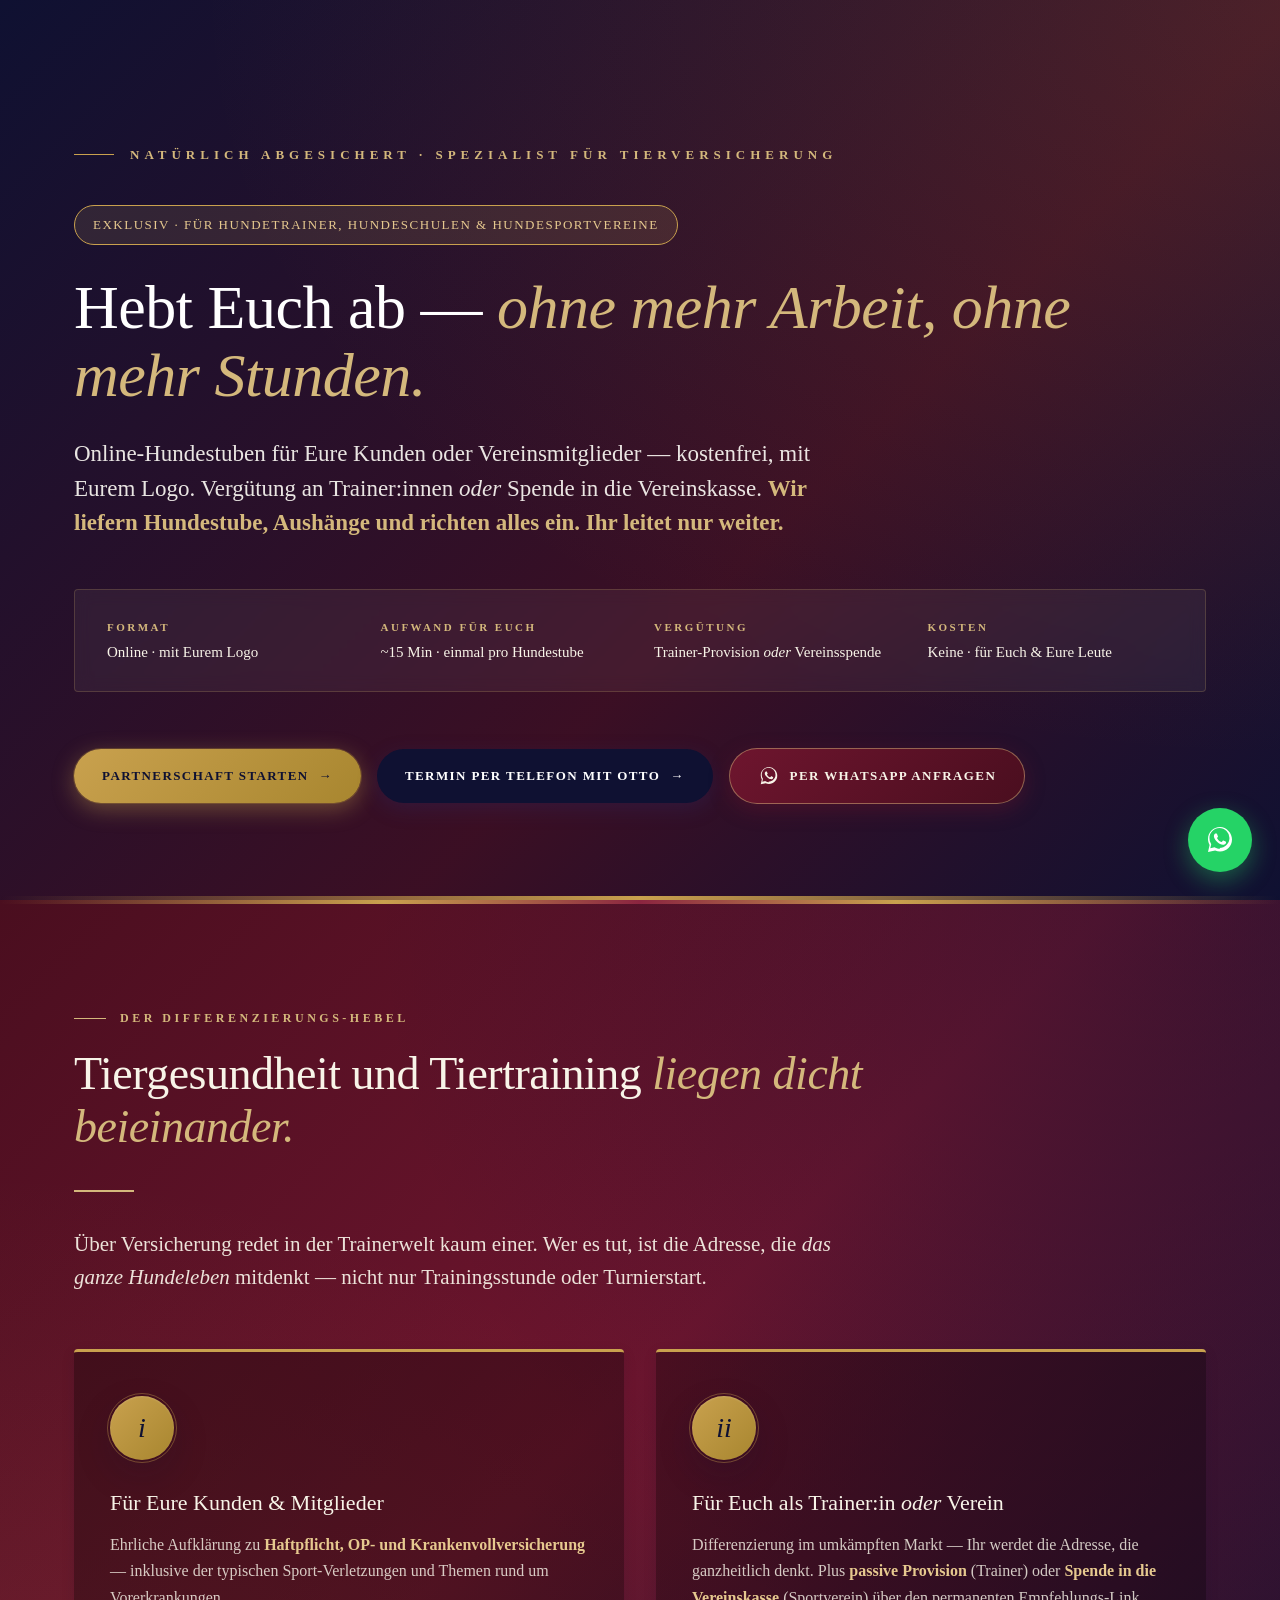
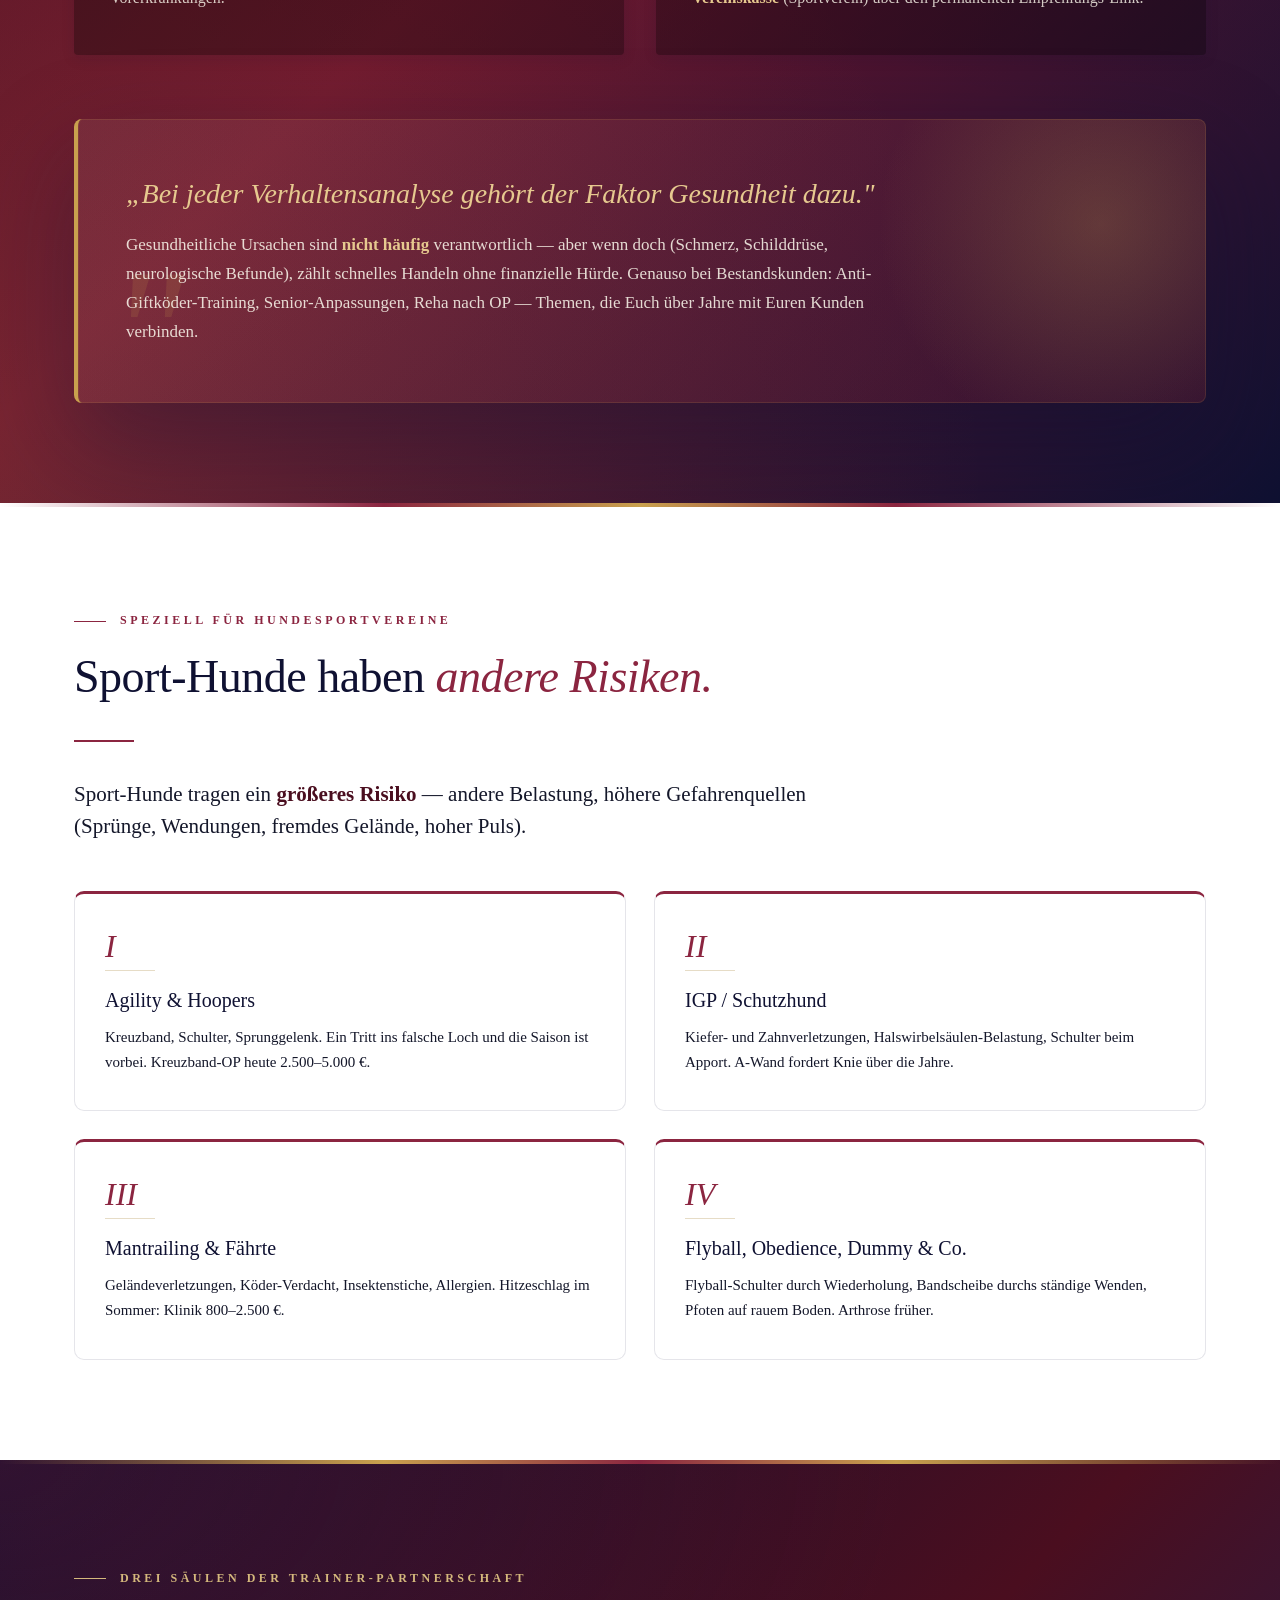
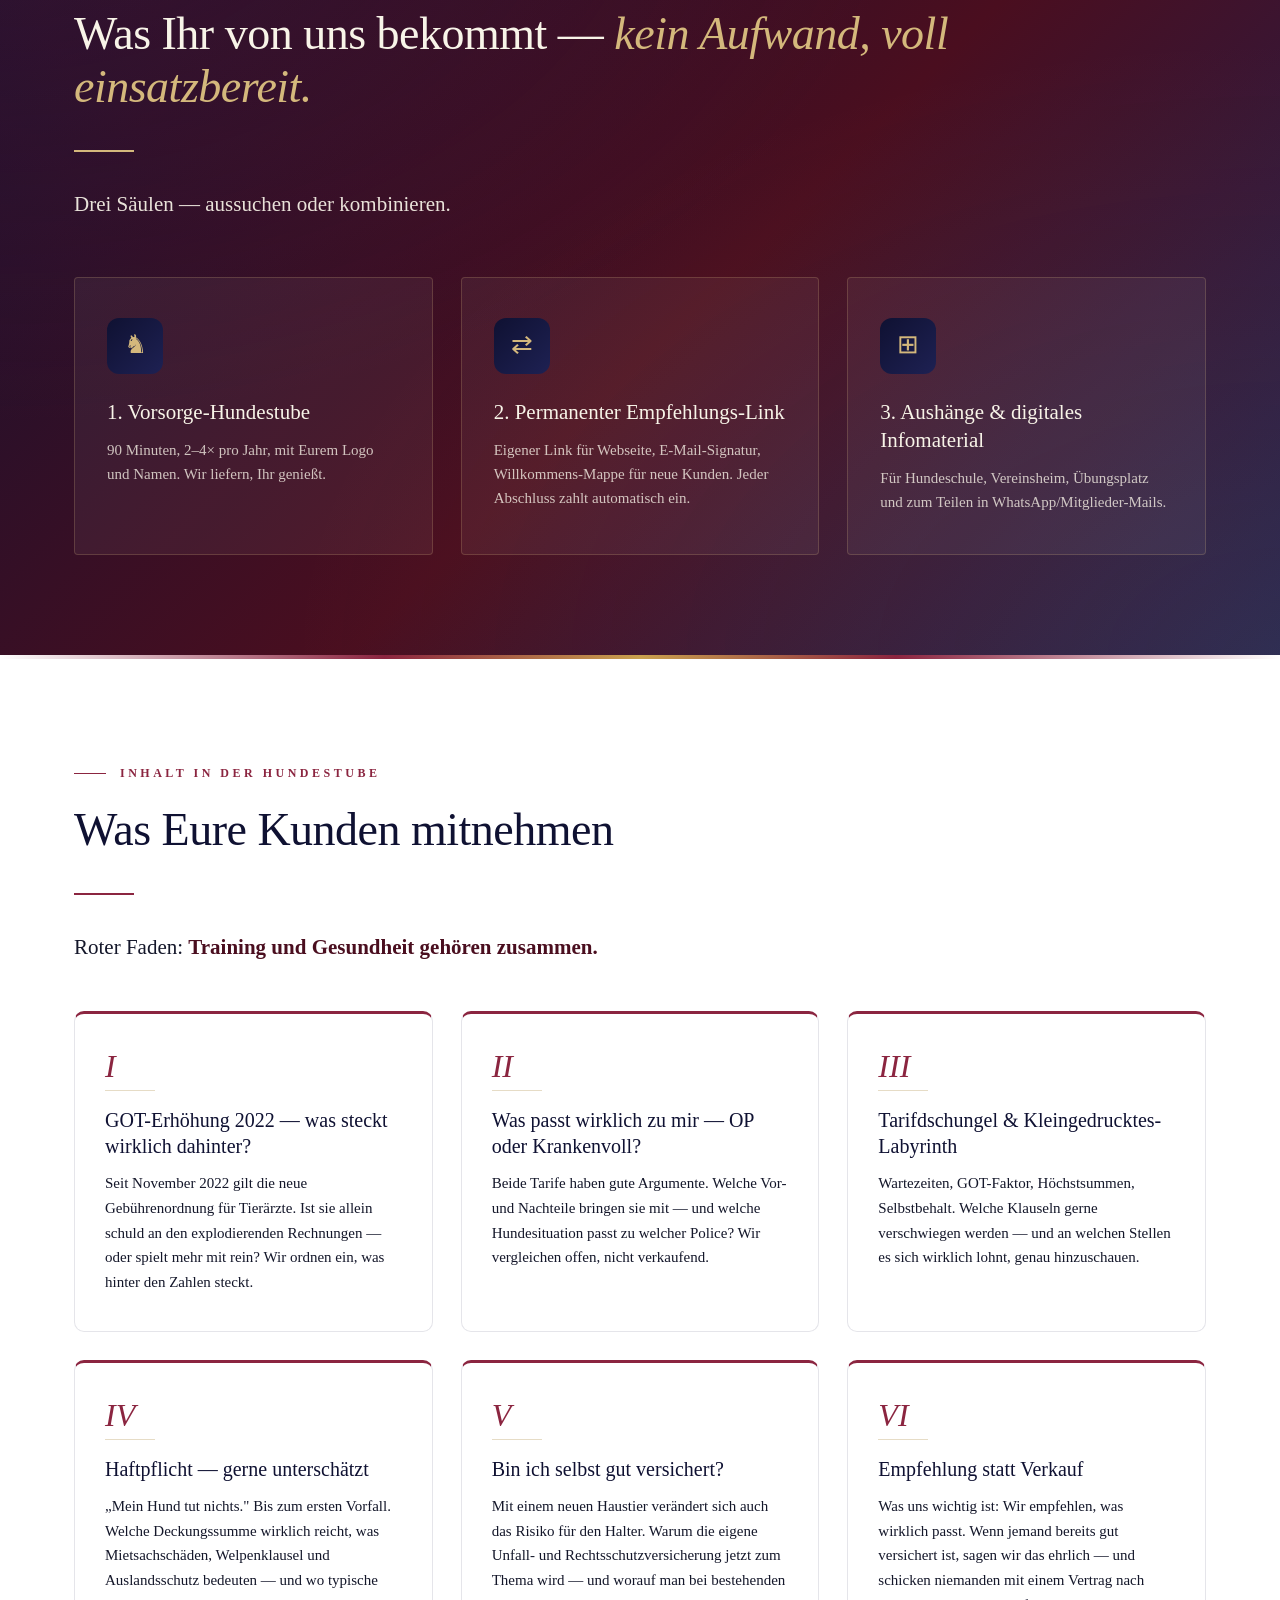
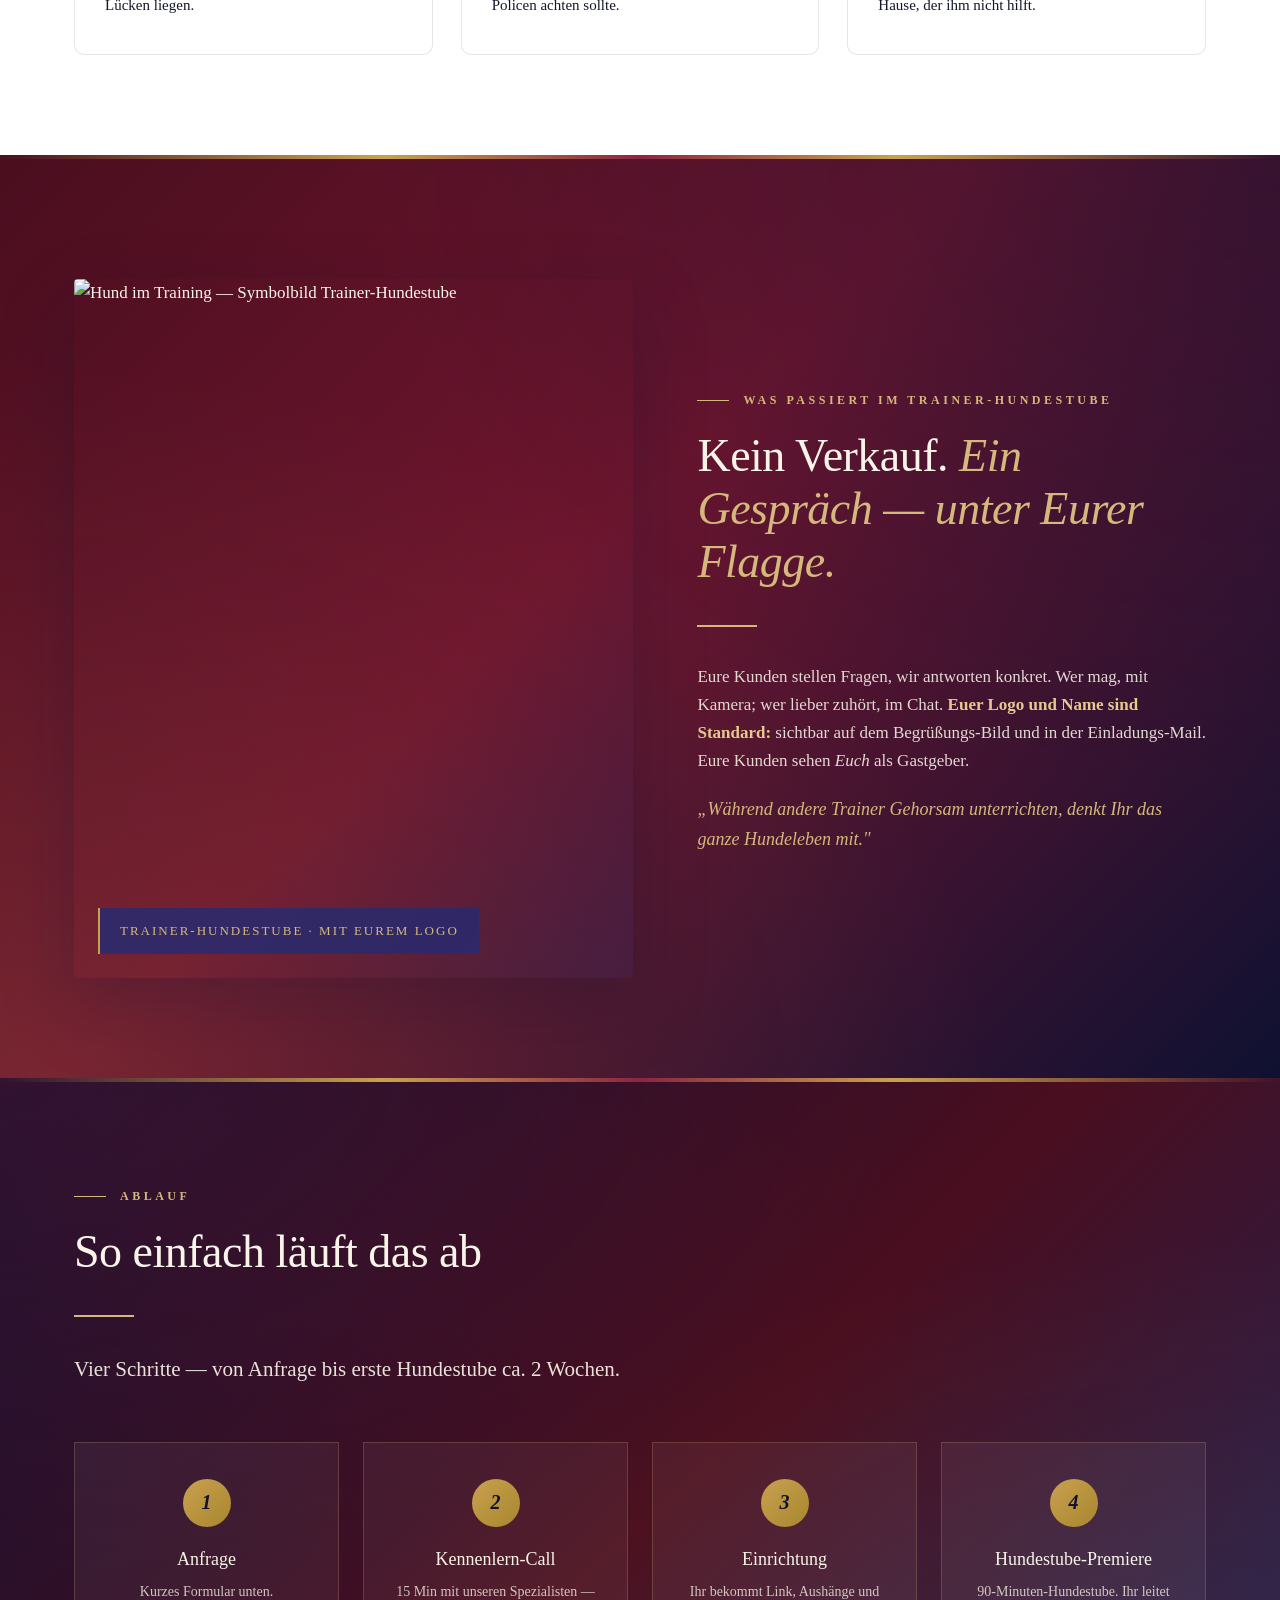
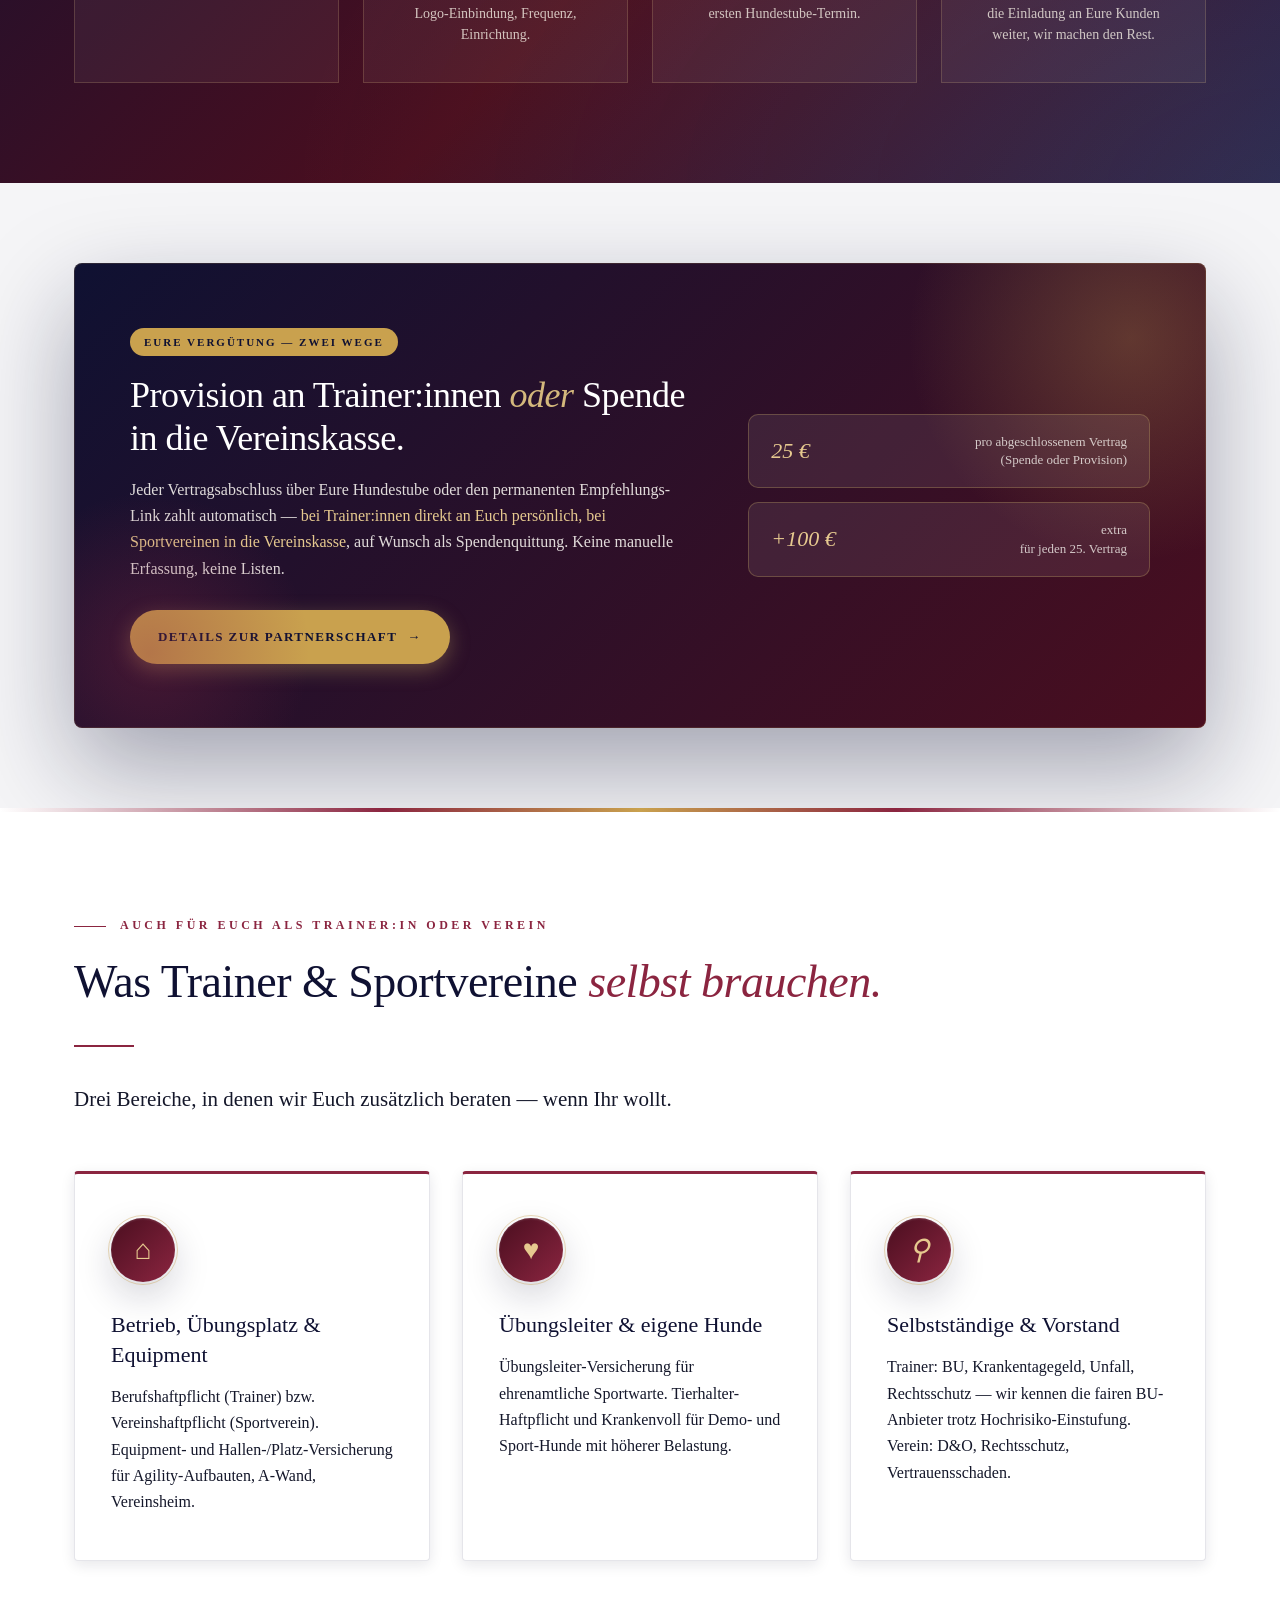
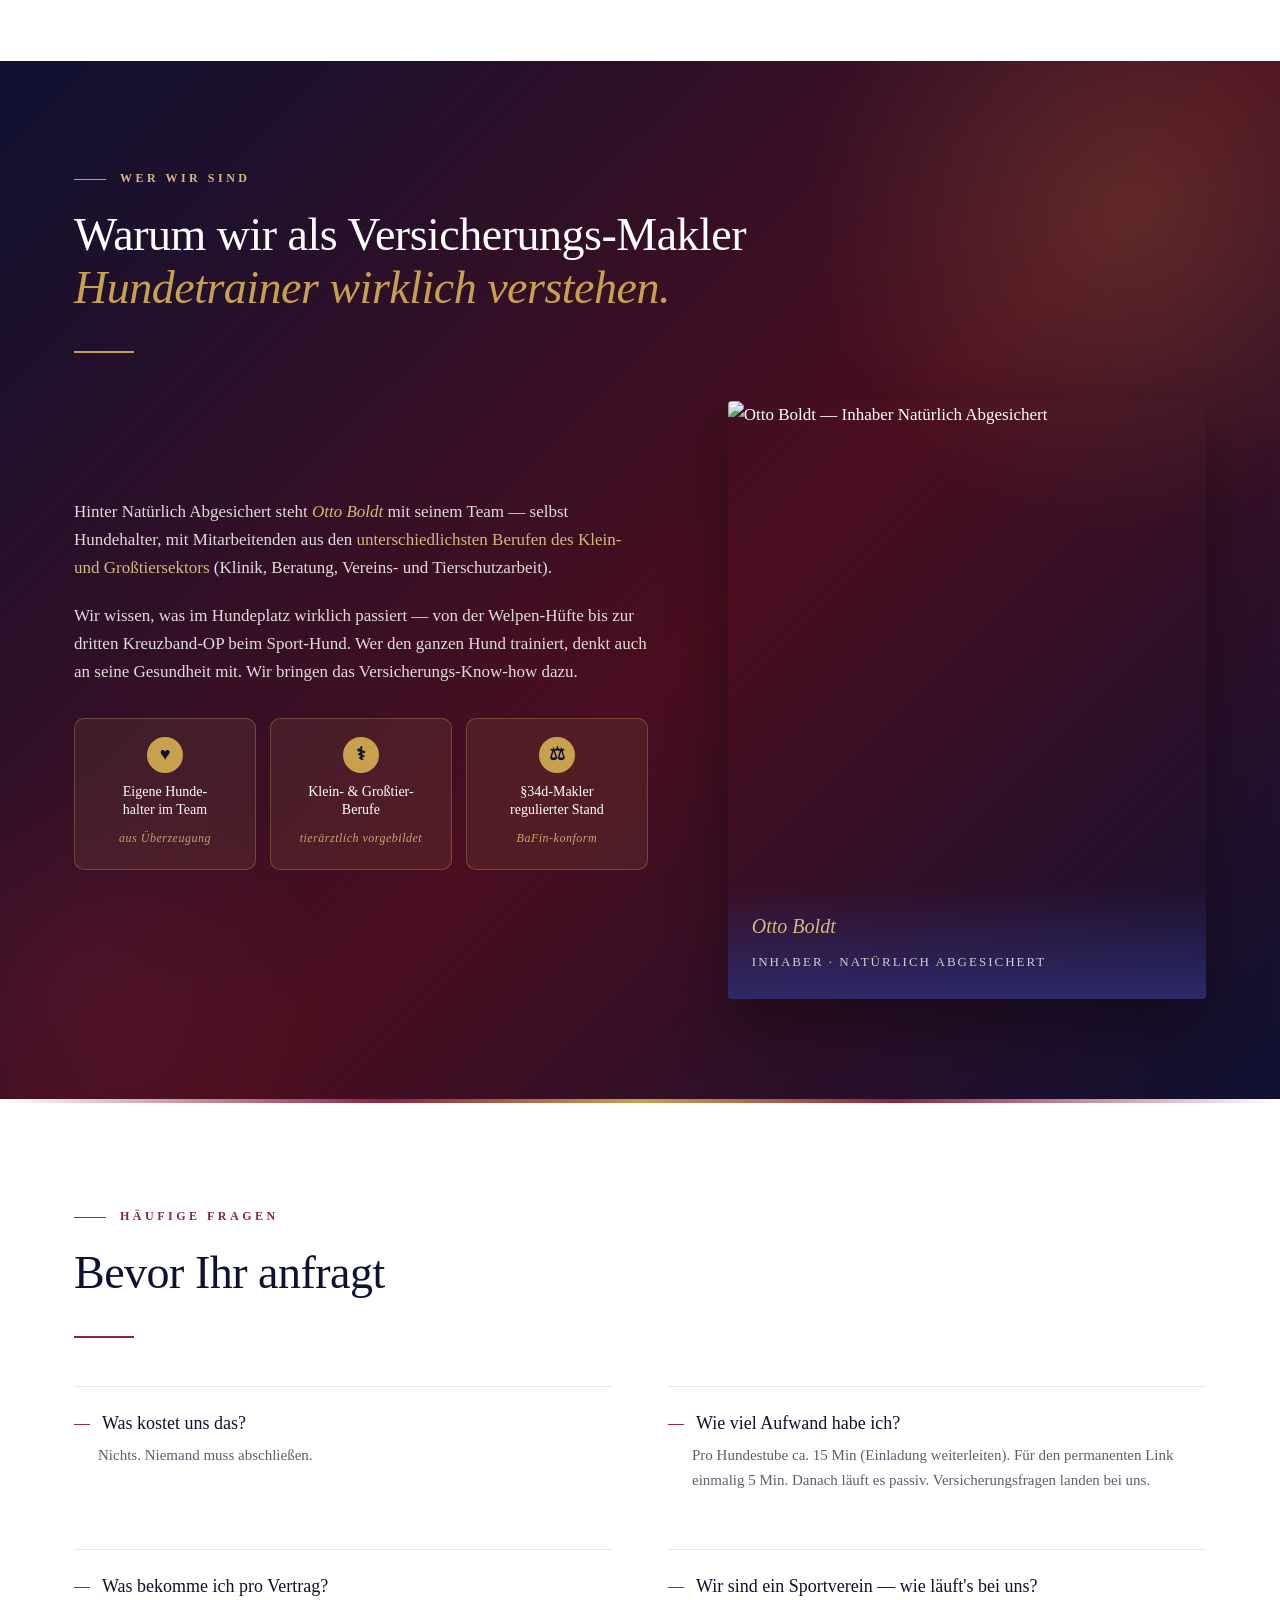
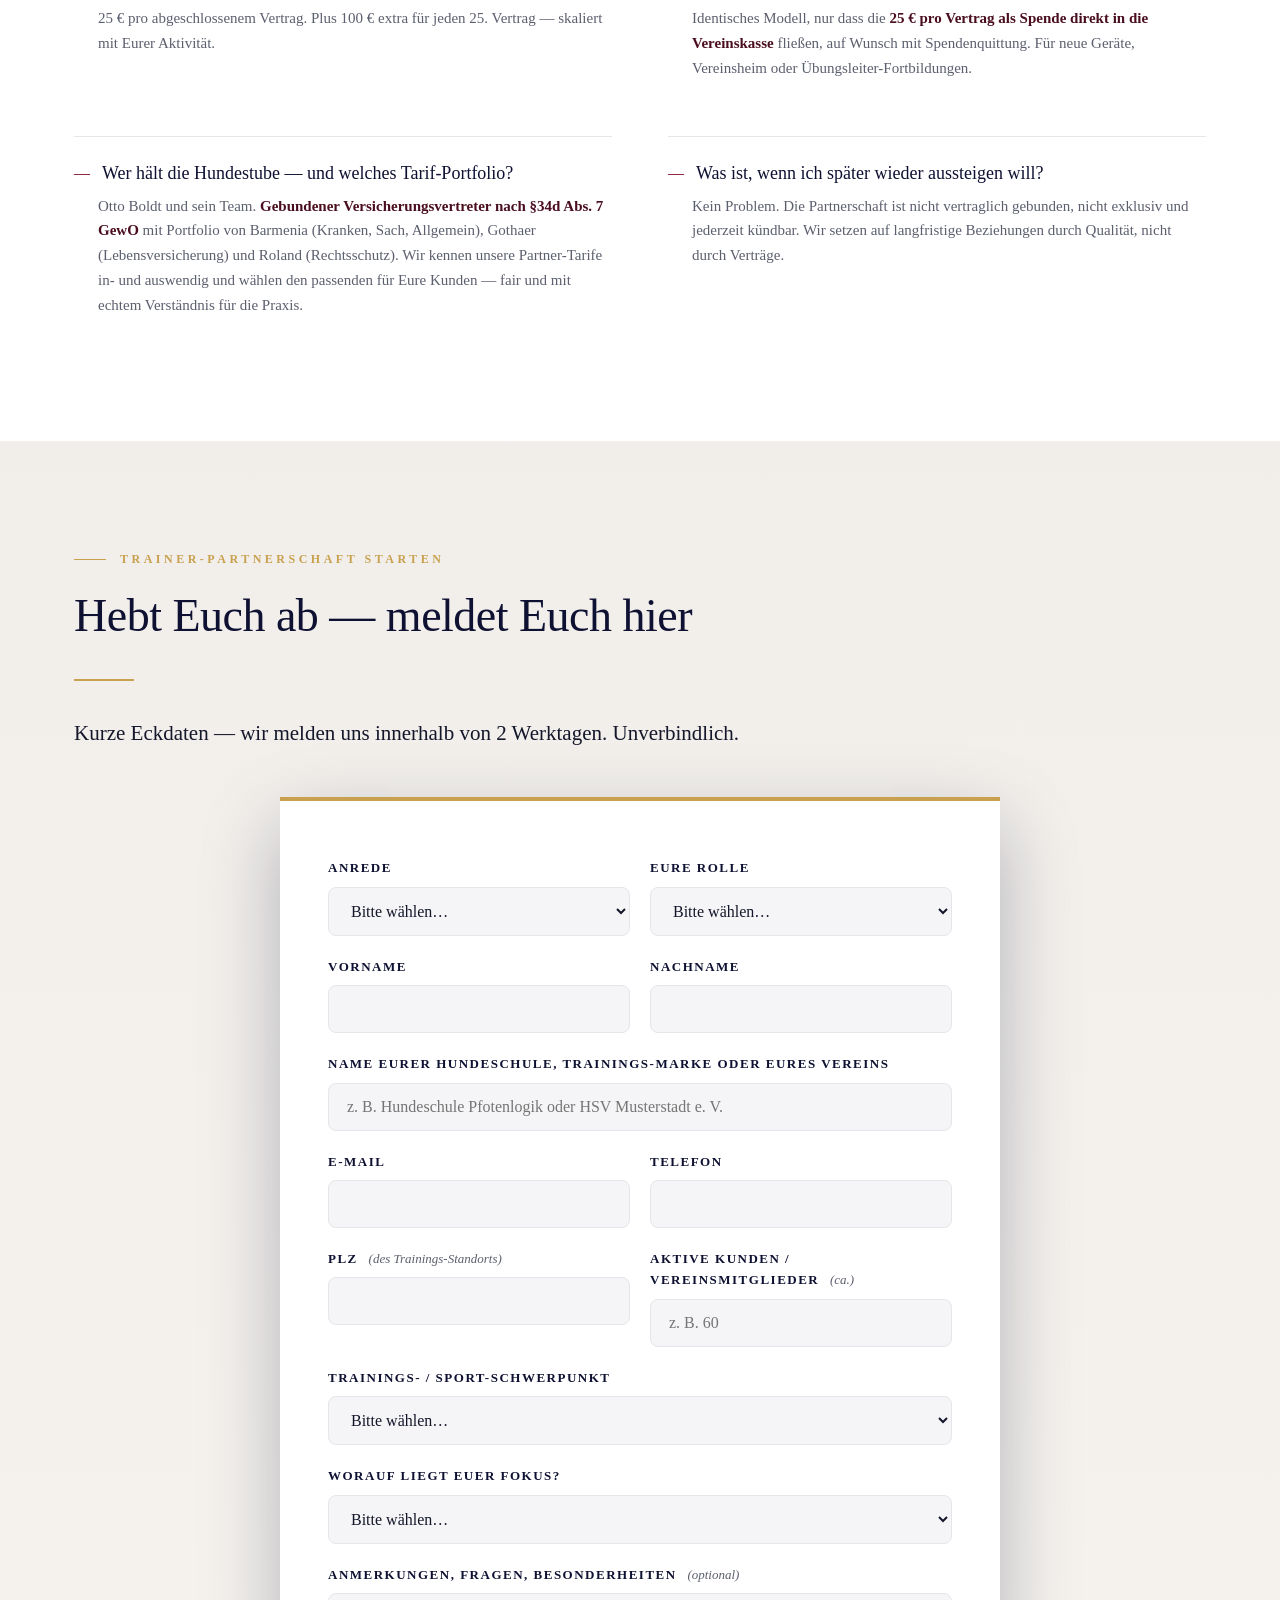
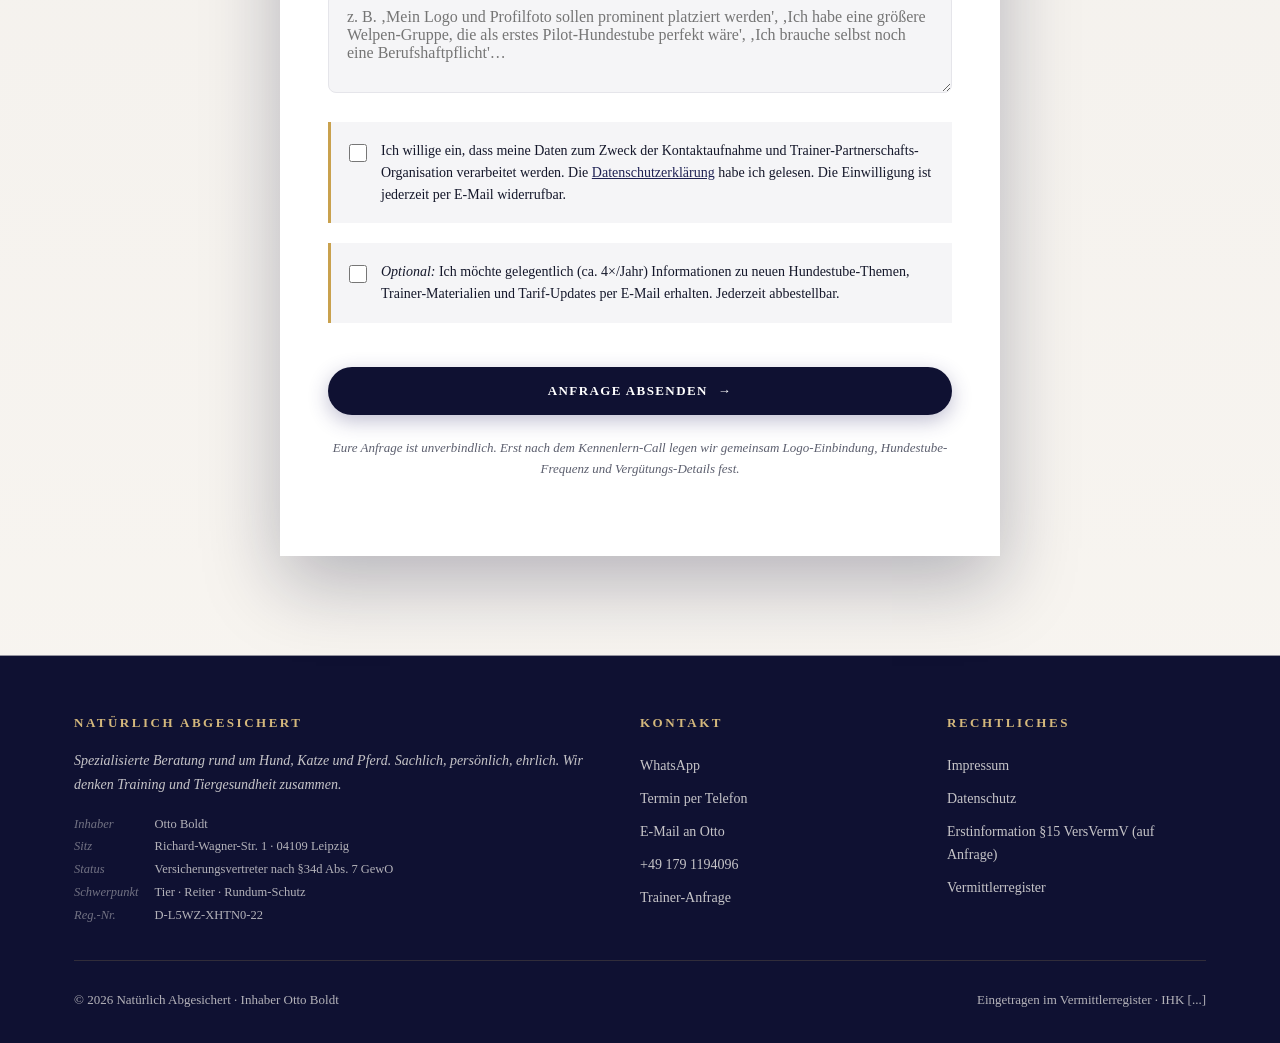
==== hundetrainer/index.html @ db63eb67 "content: Bedarfsgespraech - "mit Otto" durch "mit unseren Spezialisten" Vorher: "15 Min mit Otto - L" ====
<!DOCTYPE html>
<html lang="de">
<head>
<meta charset="UTF-8">
<meta name="viewport" content="width=device-width, initial-scale=1.0">
<meta name="description" content="Online-Hundestuben rund um Hundeversicherung — exklusiv für Hundetrainer, Hundeschulen und Hundesportvereine. Hebt Euch ab — ohne mehr Arbeit. Mit Eurem Logo, permanenter Empfehlungs-Link, passive Vergütung für Trainer oder Spende in die Vereinskasse.">
<title>Natürlich Abgesichert — Partnerschaft für Hundetrainer, Hundeschulen & Hundesportvereine</title>

<style>
  :root {
    --royal-deep: #0F1132;
    --royal-mid:  #1E2153;
    --royal-light:#3A3F7E;
    --royal-glow: rgba(30, 33, 83, 0.55);
    --wine-deep:  #4A0E1F;
    --wine-mid:   #6E152E;
    --wine-bright:#8B2540;
    --wine-glow:  rgba(110, 21, 46, 0.45);
    --gold:       #C9A14E;
    --gold-soft:  #D4B87C;
    --gold-bright:#E6C98F;
    --gold-deep:  #A8862F;
    --cream:      #FFFFFF;
    --cream-warm: #F5F5F7;
    --ivory:      #FAFAFB;
    --wine-tint:  #FFF5F2;
    --text-dark:  #14172A;
    --text-muted: #5C5F6E;
    --text-soft:  #8A8B97;
    --line:       #E5E5EA;
    --line-strong:#C2C2C8;
    --shadow-xs: 0 2px 6px rgba(15, 17, 50, 0.06);
    --shadow-sm: 0 4px 14px rgba(15, 17, 50, 0.10);
    --shadow-md: 0 14px 36px rgba(15, 17, 50, 0.18);
    --shadow-lg: 0 28px 72px rgba(15, 17, 50, 0.28);
    --shadow-xl: 0 40px 100px rgba(15, 17, 50, 0.36);
    --shadow-wine: 0 18px 52px rgba(110, 21, 46, 0.30);
    --shadow-gold: 0 18px 48px rgba(201, 161, 78, 0.30);
  }

  * { box-sizing: border-box; margin: 0; padding: 0; }
  html { scroll-behavior: smooth; }
  body {
    font-family: Georgia, 'Times New Roman', serif;
    background: var(--royal-deep);
    color: #F8F4E8;
    line-height: 1.65;
    font-size: 17px;
    overflow-x: hidden;
  }
  .container { max-width: 1180px; margin: 0 auto; padding: 0 24px; }

  /* HERO */
  .hero {
    position: relative;
    min-height: 100vh;
    display: flex;
    align-items: center;
    color: var(--cream);
    overflow: hidden;
    padding: 120px 0 80px;
  }
  .hero-bg {
    position: absolute;
    inset: 0;
    z-index: 0;
    background-image:
      linear-gradient(135deg, rgba(15, 17, 50, 0.90) 0%, rgba(74, 14, 31, 0.75) 60%, rgba(15, 17, 50, 0.85) 100%),
      url('https://images.unsplash.com/photo-1587300003388-59208cc962cb?w=2000&q=80&auto=format&fit=crop');
    background-size: cover;
    background-position: center;
    animation: heroZoom 30s ease-in-out infinite alternate;
  }
  .hero-bg::after {
    content: '';
    position: absolute;
    inset: 0;
    background: radial-gradient(ellipse at top right, rgba(201, 161, 78, 0.12) 0%, transparent 60%);
    pointer-events: none;
  }
  @keyframes heroZoom {
    from { transform: scale(1); }
    to { transform: scale(1.08); }
  }
  .hero-content { position: relative; z-index: 2; }
  .hero::after {
    content: '';
    position: absolute;
    bottom: 0; left: 0; right: 0;
    height: 4px;
    background: linear-gradient(90deg, transparent 0%, var(--gold) 50%, transparent 100%);
    z-index: 3;
  }

  .brand-line {
    display: inline-flex;
    align-items: center;
    gap: 16px;
    font-size: 13px;
    letter-spacing: 5px;
    text-transform: uppercase;
    color: var(--gold-soft);
    margin-bottom: 40px;
    font-weight: bold;
    opacity: 0;
    animation: fadeUp 0.8s ease-out 0.1s forwards;
  }
  .brand-line::before { content: ''; width: 40px; height: 1px; background: var(--gold); }

  .hero-tag {
    display: inline-block;
    background: rgba(184, 154, 92, 0.15);
    border: 1px solid var(--gold);
    color: var(--gold-bright);
    padding: 8px 18px;
    border-radius: 100px;
    font-size: 13px;
    letter-spacing: 1.5px;
    text-transform: uppercase;
    margin-bottom: 28px;
    opacity: 0;
    animation: fadeUp 0.8s ease-out 0.2s forwards;
  }

  .hero h1 {
    font-size: clamp(34px, 5.5vw, 62px);
    line-height: 1.1;
    margin-bottom: 28px;
    font-weight: normal;
    letter-spacing: -0.5px;
    opacity: 0;
    animation: fadeUp 0.8s ease-out 0.3s forwards;
  }
  .hero h1 em { color: var(--gold-soft); font-style: italic; }

  .hero-sub {
    font-size: clamp(18px, 2.3vw, 23px);
    line-height: 1.5;
    margin-bottom: 48px;
    max-width: 780px;
    color: rgba(250, 247, 242, 0.92);
    opacity: 0;
    animation: fadeUp 0.8s ease-out 0.5s forwards;
  }

  .meta-bar {
    display: grid;
    grid-template-columns: repeat(4, 1fr);
    gap: 28px;
    margin-bottom: 56px;
    padding: 28px 32px;
    background: rgba(250, 247, 242, 0.05);
    backdrop-filter: blur(8px);
    border: 1px solid rgba(184, 154, 92, 0.25);
    border-radius: 4px;
    opacity: 0;
    animation: fadeUp 0.8s ease-out 0.7s forwards;
  }
  @media (max-width: 900px) { .meta-bar { grid-template-columns: repeat(2, 1fr); } }
  @media (max-width: 520px) { .meta-bar { grid-template-columns: 1fr; } }
  .meta-item { display: flex; flex-direction: column; gap: 6px; min-width: 0; }
  .meta-label {
    font-size: 11px;
    letter-spacing: 2.5px;
    text-transform: uppercase;
    color: var(--gold-soft);
    font-weight: bold;
  }
  .meta-value { font-size: 15px; color: #F8F4E8; line-height: 1.4; }

  .cta-group {
    display: flex;
    gap: 16px;
    flex-wrap: wrap;
    align-items: center;
    opacity: 0;
    animation: fadeUp 0.8s ease-out 0.9s forwards;
  }
  @media (max-width: 720px) { .cta-group { flex-direction: column; align-items: stretch; } }

  @keyframes fadeUp {
    from { opacity: 0; transform: translateY(30px); }
    to { opacity: 1; transform: translateY(0); }
  }

  /* BUTTONS */
  .btn {
    display: inline-flex;
    align-items: center;
    gap: 10px;
    background: linear-gradient(135deg, var(--gold) 0%, var(--gold-deep) 100%);
    color: var(--royal-deep);
    padding: 16px 28px;
    text-decoration: none;
    font-family: Georgia, serif;
    font-size: 13px;
    font-weight: bold;
    letter-spacing: 1.4px;
    text-transform: uppercase;
    border: none;
    cursor: pointer;
    border-radius: 100px;
    position: relative;
    overflow: hidden;
    transition: all 0.4s cubic-bezier(0.16, 1, 0.3, 1);
    box-shadow: 0 6px 22px rgba(201, 161, 78, 0.40), 0 0 0 1px rgba(168, 134, 47, 0.30);
  }
  .btn::before {
    content: '';
    position: absolute;
    top: 0; left: -100%;
    width: 100%; height: 100%;
    background: linear-gradient(90deg, transparent, rgba(255,255,255,0.4), transparent);
    transition: left 0.6s ease;
  }
  .btn:hover {
    background: linear-gradient(135deg, var(--gold-bright) 0%, var(--gold) 100%);
    transform: translateY(-4px);
    box-shadow: 0 18px 40px rgba(201, 161, 78, 0.55), 0 0 0 1px var(--gold);
  }
  .btn:hover::before { left: 100%; }
  .btn:active { transform: translateY(-1px); }
  .btn .btn-arrow { display: inline-block; transition: transform 0.3s ease; }
  .btn:hover .btn-arrow { transform: translateX(6px); }

  .btn-primary-glow { animation: ctaPulse 2.5s ease-in-out infinite; }
  @keyframes ctaPulse {
    0%, 100% { box-shadow: 0 4px 16px rgba(184, 154, 92, 0.35), 0 0 0 0 rgba(184, 154, 92, 0); }
    50% { box-shadow: 0 8px 24px rgba(184, 154, 92, 0.45), 0 0 0 16px rgba(184, 154, 92, 0); }
  }

  .btn-ghost {
    background: transparent;
    color: var(--cream);
    border: 2px solid rgba(184, 154, 92, 0.6);
    box-shadow: none;
  }
  .btn-ghost:hover {
    background: rgba(184, 154, 92, 0.12);
    border-color: var(--gold);
    color: var(--gold-bright);
    box-shadow: 0 6px 20px rgba(184, 154, 92, 0.25);
  }

  /* SECTIONS */
  section { padding: 100px 0; position: relative; }
  section.cream { background: var(--cream-warm); }
  section.wine-tint { background: var(--wine-tint); }
  section.wine-tint::before {
    content: '';
    position: absolute;
    top: 0; left: 0; right: 0;
    height: 4px;
    background: linear-gradient(90deg, var(--wine-deep) 0%, var(--wine-bright) 50%, var(--wine-deep) 100%);
  }

  /* Dunkle Royal+Wein-Sections — Royal+Wein dominiert die Seite */
  section.section-dark {
    background:
      radial-gradient(ellipse at top left, rgba(110, 21, 46, 0.35) 0%, transparent 50%),
      radial-gradient(ellipse at bottom right, rgba(201, 161, 78, 0.10) 0%, transparent 55%),
      linear-gradient(135deg, var(--royal-deep) 0%, var(--wine-deep) 55%, var(--royal-mid) 100%);
    color: #F8F4E8;
  }
  section.section-dark-wine {
    background:
      radial-gradient(ellipse at top right, rgba(15, 17, 50, 0.45) 0%, transparent 50%),
      radial-gradient(ellipse at bottom left, rgba(201, 161, 78, 0.12) 0%, transparent 55%),
      linear-gradient(135deg, var(--wine-deep) 0%, var(--wine-mid) 45%, var(--royal-deep) 100%);
    color: #F8F4E8;
  }
  section.section-dark-royal {
    background:
      radial-gradient(ellipse at bottom right, rgba(110, 21, 46, 0.25) 0%, transparent 55%),
      radial-gradient(ellipse at top left, rgba(201, 161, 78, 0.08) 0%, transparent 50%),
      linear-gradient(160deg, var(--royal-deep) 0%, var(--royal-mid) 60%, var(--wine-deep) 100%);
    color: #F8F4E8;
  }
  section.section-dark::before,
  section.section-dark-wine::before,
  section.section-dark-royal::before {
    content: '';
    position: absolute;
    top: 0; left: 0; right: 0;
    height: 4px;
    background: linear-gradient(90deg, transparent 0%, var(--gold) 30%, var(--wine-bright) 50%, var(--gold) 70%, transparent 100%);
  }
  section.section-dark h2,
  section.section-dark-wine h2,
  section.section-dark-royal h2 { color: #F8F4E8; }
  section.section-dark h2 em,
  section.section-dark-wine h2 em,
  section.section-dark-royal h2 em { color: var(--gold-soft); }
  section.section-dark h3,
  section.section-dark-wine h3,
  section.section-dark-royal h3 { color: #F8F4E8; }
  section.section-dark p,
  section.section-dark-wine p,
  section.section-dark-royal p { color: rgba(248, 244, 232, 0.88); }
  section.section-dark p.lead,
  section.section-dark-wine p.lead,
  section.section-dark-royal p.lead { color: rgba(248, 244, 232, 0.92); }
  section.section-dark p strong,
  section.section-dark-wine p strong,
  section.section-dark-royal p strong { color: var(--gold-bright); font-weight: bold; }
  section.section-dark .section-eyebrow,
  section.section-dark-wine .section-eyebrow,
  section.section-dark-royal .section-eyebrow { color: var(--gold-soft); }
  section.section-dark .section-eyebrow::before,
  section.section-dark-wine .section-eyebrow::before,
  section.section-dark-royal .section-eyebrow::before { background: var(--gold-soft); }
  section.section-dark .divider,
  section.section-dark-wine .divider,
  section.section-dark-royal .divider { background: var(--gold-soft); }

  section.section-dark .topic-card,
  section.section-dark-wine .topic-card,
  section.section-dark-royal .topic-card,
  section.section-dark .teaser,
  section.section-dark-wine .teaser,
  section.section-dark-royal .teaser {
    background: rgba(0, 0, 0, 0.25);
    border: 1px solid rgba(212, 184, 124, 0.22);
    transition: all 0.4s cubic-bezier(0.16, 1, 0.3, 1);
  }
  section.section-dark .topic-card:hover,
  section.section-dark-wine .topic-card:hover,
  section.section-dark-royal .topic-card:hover,
  section.section-dark .teaser:hover,
  section.section-dark-wine .teaser:hover,
  section.section-dark-royal .teaser:hover {
    background: linear-gradient(135deg, rgba(139, 37, 64, 0.55) 0%, rgba(74, 14, 31, 0.75) 100%);
    border-color: var(--gold);
    box-shadow: 0 16px 40px rgba(110, 21, 46, 0.55), 0 0 0 1px var(--gold);
    transform: translateY(-6px);
  }
  section.section-dark .topic-card .topic-num,
  section.section-dark-wine .topic-card .topic-num,
  section.section-dark-royal .topic-card .topic-num,
  section.section-dark .topic-card .num-roman,
  section.section-dark-wine .topic-card .num-roman,
  section.section-dark-royal .topic-card .num-roman { color: var(--gold-soft); }
  section.section-dark .topic-card h3,
  section.section-dark-wine .topic-card h3,
  section.section-dark-royal .topic-card h3 { color: #F8F4E8; }
  section.section-dark .topic-card p,
  section.section-dark-wine .topic-card p,
  section.section-dark-royal .topic-card p { color: rgba(248, 244, 232, 0.80); }

  section.section-dark .value-card,
  section.section-dark-wine .value-card,
  section.section-dark-royal .value-card {
    background: rgba(0, 0, 0, 0.30);
    border-top-color: var(--gold);
    color: #F8F4E8;
  }
  section.section-dark .value-card:hover,
  section.section-dark-wine .value-card:hover,
  section.section-dark-royal .value-card:hover {
    background: linear-gradient(135deg, rgba(139, 37, 64, 0.65) 0%, rgba(74, 14, 31, 0.85) 100%);
    box-shadow: 0 20px 48px rgba(110, 21, 46, 0.6), 0 0 0 1px var(--gold);
    transform: translateY(-12px);
  }
  section.section-dark .value-card h3,
  section.section-dark-wine .value-card h3,
  section.section-dark-royal .value-card h3 { color: #F8F4E8; }
  section.section-dark .value-card p,
  section.section-dark-wine .value-card p,
  section.section-dark-royal .value-card p { color: rgba(248, 244, 232, 0.82); }
  section.section-dark .value-icon,
  section.section-dark-wine .value-icon,
  section.section-dark-royal .value-icon {
    background: linear-gradient(135deg, var(--gold) 0%, var(--gold-deep) 100%);
    color: var(--royal-deep);
  }

  section.section-dark .teaser h3,
  section.section-dark-wine .teaser h3,
  section.section-dark-royal .teaser h3 { color: #F8F4E8; }
  section.section-dark .teaser p,
  section.section-dark-wine .teaser p,
  section.section-dark-royal .teaser p { color: rgba(248, 244, 232, 0.80); }
  section.section-dark .teaser-num,
  section.section-dark-wine .teaser-num,
  section.section-dark-royal .teaser-num { color: var(--gold-soft); }

  /* Differenzierungs-Callout (Hundetrainer-spezifisch) in dark mode */
  section.section-dark .differenzierungs-callout,
  section.section-dark-wine .differenzierungs-callout,
  section.section-dark-royal .differenzierungs-callout {
    background: linear-gradient(135deg, rgba(255,255,255,0.06) 0%, rgba(110,21,46,0.30) 100%);
    border-left: 4px solid var(--gold);
  }
  section.section-dark .differenzierungs-callout h3,
  section.section-dark-wine .differenzierungs-callout h3,
  section.section-dark-royal .differenzierungs-callout h3 { color: var(--gold-bright); }
  section.section-dark .differenzierungs-callout p,
  section.section-dark-wine .differenzierungs-callout p,
  section.section-dark-royal .differenzierungs-callout p { color: rgba(248, 244, 232, 0.88); }

  section.section-dark .step,
  section.section-dark-wine .step,
  section.section-dark-royal .step {
    background: rgba(255,255,255,0.05);
    border: 1px solid rgba(212, 184, 124, 0.22);
  }
  section.section-dark .step:hover,
  section.section-dark-wine .step:hover,
  section.section-dark-royal .step:hover { border-color: var(--gold); }
  section.section-dark .step h3,
  section.section-dark-wine .step h3,
  section.section-dark-royal .step h3 { color: #F8F4E8; }
  section.section-dark .step p,
  section.section-dark-wine .step p,
  section.section-dark-royal .step p { color: rgba(248, 244, 232, 0.78); }
  section.section-dark .step-num,
  section.section-dark-wine .step-num,
  section.section-dark-royal .step-num {
    background: linear-gradient(135deg, var(--gold) 0%, var(--gold-deep) 100%);
    color: var(--royal-deep);
  }

  section.section-dark .flex-option,
  section.section-dark-wine .flex-option,
  section.section-dark-royal .flex-option {
    background: rgba(255,255,255,0.05);
    border: 1px solid rgba(212, 184, 124, 0.22);
    color: #F8F4E8;
  }
  section.section-dark .flex-option:hover,
  section.section-dark-wine .flex-option:hover,
  section.section-dark-royal .flex-option:hover {
    background: rgba(255,255,255,0.08);
    border-color: var(--gold);
  }
  section.section-dark .flex-option h3,
  section.section-dark-wine .flex-option h3,
  section.section-dark-royal .flex-option h3 { color: #F8F4E8; }
  section.section-dark .flex-option p,
  section.section-dark-wine .flex-option p,
  section.section-dark-royal .flex-option p { color: rgba(248, 244, 232, 0.78); }
  section.section-dark .flex-option-icon,
  section.section-dark-wine .flex-option-icon,
  section.section-dark-royal .flex-option-icon {
    background: linear-gradient(135deg, var(--gold) 0%, var(--gold-deep) 100%);
    color: var(--royal-deep);
  }

  section.section-dark .faq-item,
  section.section-dark-wine .faq-item,
  section.section-dark-royal .faq-item {
    border-top: 1px solid rgba(212, 184, 124, 0.30);
  }
  section.section-dark .faq-item:hover,
  section.section-dark-wine .faq-item:hover,
  section.section-dark-royal .faq-item:hover { border-top-color: var(--gold); }
  section.section-dark .faq-item h3,
  section.section-dark-wine .faq-item h3,
  section.section-dark-royal .faq-item h3 { color: var(--gold-bright); }
  section.section-dark .faq-item h3::before,
  section.section-dark-wine .faq-item h3::before,
  section.section-dark-royal .faq-item h3::before { color: var(--gold); }
  section.section-dark .faq-item p,
  section.section-dark-wine .faq-item p,
  section.section-dark-royal .faq-item p { color: rgba(248, 244, 232, 0.78); }

  section.process-section.section-dark,
  section.process-section.section-dark-wine,
  section.process-section.section-dark-royal {
    background-image:
      radial-gradient(ellipse at top left, rgba(110, 21, 46, 0.35) 0%, transparent 50%),
      radial-gradient(ellipse at bottom right, rgba(201, 161, 78, 0.10) 0%, transparent 55%),
      linear-gradient(135deg, var(--royal-deep) 0%, var(--wine-deep) 55%, var(--royal-mid) 100%);
  }

  /* =================================================================
     LIGHT-Section: schlicht WEIß, dramatischer WEIN-Hover auf Karten
     ================================================================= */
  section.section-light {
    background: #FFFFFF;
    color: var(--text-dark);
  }
  section.section-light::before {
    content: '';
    position: absolute;
    top: 0; left: 0; right: 0;
    height: 4px;
    background: linear-gradient(90deg, transparent 0%, var(--wine-bright) 30%, var(--gold) 50%, var(--wine-bright) 70%, transparent 100%);
  }
  section.section-light h2 { color: var(--royal-deep); }
  section.section-light h2 em { color: var(--wine-bright); }
  section.section-light h3 { color: var(--royal-deep); }
  section.section-light p { color: var(--text-dark); }
  section.section-light p strong { color: var(--wine-deep); font-weight: bold; }
  section.section-light .section-eyebrow { color: var(--wine-bright); }
  section.section-light .section-eyebrow::before { background: var(--wine-bright); }
  section.section-light .divider { background: var(--wine-bright); }

  section.section-light .value-card,
  section.section-light .topic-card,
  section.section-light .teaser {
    background: #FFFFFF;
    border: 1px solid var(--line);
    border-top: 3px solid var(--wine-bright);
    color: var(--text-dark);
    transition: all 0.45s cubic-bezier(0.16, 1, 0.3, 1);
  }
  section.section-light .value-card:hover,
  section.section-light .topic-card:hover,
  section.section-light .teaser:hover {
    background: linear-gradient(135deg, var(--wine-mid) 0%, var(--wine-deep) 60%, var(--royal-deep) 100%);
    border-color: var(--gold);
    border-top-color: var(--gold);
    color: #F8F4E8;
    box-shadow: 0 22px 56px rgba(110, 21, 46, 0.45), 0 0 0 1px rgba(201, 161, 78, 0.4);
    transform: translateY(-12px);
  }
  section.section-light .value-card:hover h3,
  section.section-light .topic-card:hover h3,
  section.section-light .teaser:hover h3 { color: #F8F4E8; }
  section.section-light .value-card:hover p,
  section.section-light .topic-card:hover p,
  section.section-light .teaser:hover p { color: rgba(248, 244, 232, 0.88); }
  section.section-light .value-card:hover p strong,
  section.section-light .topic-card:hover p strong,
  section.section-light .teaser:hover p strong { color: var(--gold-bright); }
  section.section-light .teaser:hover .teaser-num,
  section.section-light .teaser:hover .num-roman,
  section.section-light .topic-card:hover .topic-num { color: var(--gold-soft); }

  section.section-light .value-icon {
    background: linear-gradient(135deg, var(--wine-deep) 0%, var(--wine-bright) 100%);
    color: var(--gold-bright);
    transition: all 0.4s ease;
  }
  section.section-light .value-card:hover .value-icon {
    background: linear-gradient(135deg, var(--gold) 0%, var(--gold-deep) 100%);
    color: var(--wine-deep);
  }
  section.section-light .teaser-num,
  section.section-light .topic-num,
  section.section-light .num-roman { color: var(--wine-bright); transition: color 0.3s ease; }

  /* Differenzierungs-Callout in light section — schlicht weiss mit wein-akzent */
  section.section-light .differenzierungs-callout {
    background: linear-gradient(135deg, #FFFFFF 0%, #F8F0F2 100%);
    border-left: 4px solid var(--wine-bright);
  }
  section.section-light .differenzierungs-callout h3 { color: var(--wine-deep); }
  section.section-light .differenzierungs-callout p { color: var(--text-dark); }

  section.section-light .faq-item { border-top: 1px solid var(--line); }
  section.section-light .faq-item:hover { border-top-color: var(--wine-bright); }
  section.section-light .faq-item h3 { color: var(--royal-deep); }
  section.section-light .faq-item h3::before { color: var(--wine-bright); }
  section.section-light .faq-item p { color: var(--text-muted); }

  section.section-light .step {
    background: #FFFFFF;
    border: 1px solid var(--line);
    transition: all 0.4s cubic-bezier(0.16, 1, 0.3, 1);
  }
  section.section-light .step:hover {
    background: linear-gradient(135deg, var(--wine-mid) 0%, var(--wine-deep) 100%);
    border-color: var(--gold);
    color: #F8F4E8;
    box-shadow: 0 18px 44px rgba(110, 21, 46, 0.4);
    transform: translateY(-6px);
  }
  section.section-light .step:hover h3 { color: #F8F4E8; }
  section.section-light .step:hover p { color: rgba(248, 244, 232, 0.85); }
  section.section-light .step-num {
    background: linear-gradient(135deg, var(--wine-deep) 0%, var(--wine-bright) 100%);
    color: var(--gold-bright);
  }
  section.section-light .step:hover .step-num {
    background: linear-gradient(135deg, var(--gold) 0%, var(--gold-deep) 100%);
    color: var(--wine-deep);
  }

  section.section-light .flex-option {
    background: #FFFFFF;
    border: 1px solid var(--line);
    transition: all 0.4s cubic-bezier(0.16, 1, 0.3, 1);
  }
  section.section-light .flex-option:hover {
    background: linear-gradient(135deg, var(--wine-mid) 0%, var(--wine-deep) 100%);
    border-color: var(--gold);
    color: #F8F4E8;
    box-shadow: 0 18px 44px rgba(110, 21, 46, 0.4);
    transform: translateY(-8px);
  }
  section.section-light .flex-option:hover h3,
  section.section-light .flex-option:hover p { color: #F8F4E8; }
  section.section-light .flex-option-icon {
    background: linear-gradient(135deg, var(--wine-deep) 0%, var(--wine-bright) 100%);
    color: var(--gold-bright);
  }
  section.section-light .flex-option:hover .flex-option-icon {
    background: linear-gradient(135deg, var(--gold) 0%, var(--gold-deep) 100%);
    color: var(--wine-deep);
  }

  .section-eyebrow {
    display: inline-flex;
    align-items: center;
    gap: 14px;
    font-size: 12px;
    letter-spacing: 3.5px;
    text-transform: uppercase;
    color: var(--gold);
    margin-bottom: 20px;
    font-weight: bold;
  }
  .section-eyebrow::before { content: ''; width: 32px; height: 1px; background: var(--gold); }

  h2 {
    font-size: clamp(30px, 4.2vw, 46px);
    line-height: 1.15;
    margin-bottom: 28px;
    color: var(--royal-deep);
    font-weight: normal;
    letter-spacing: -0.5px;
    max-width: 880px;
  }
  h2 em { color: var(--gold); font-style: italic; }

  h3 {
    font-size: 22px;
    line-height: 1.35;
    color: var(--royal-deep);
    margin-bottom: 14px;
    font-weight: normal;
  }

  p { margin-bottom: 20px; color: var(--text-dark); }
  p.lead {
    font-size: 21px;
    color: var(--text-dark);
    margin-bottom: 36px;
    max-width: 800px;
    line-height: 1.55;
  }

  .divider {
    width: 60px;
    height: 2px;
    background: var(--gold);
    margin: 36px 0;
  }

  .reveal {
    opacity: 1;
    transform: translateY(0);
    transition: opacity 0.9s ease, transform 0.9s ease;
  }
  .js-reveal .reveal { opacity: 0; transform: translateY(40px); }
  .js-reveal .reveal.is-visible { opacity: 1; transform: translateY(0); }
  @media (prefers-reduced-motion: reduce) {
    .js-reveal .reveal { opacity: 1 !important; transform: none !important; transition: none !important; }
  }

  /* VALUE GRID */
  .value-grid {
    display: grid;
    grid-template-columns: repeat(auto-fit, minmax(280px, 1fr));
    gap: 32px;
    margin-top: 56px;
  }
  .value-card {
    background: var(--ivory);
    padding: 44px 36px;
    border-top: 3px solid var(--gold);
    box-shadow: var(--shadow-sm);
    transition: all 0.5s cubic-bezier(0.16, 1, 0.3, 1);
    position: relative;
    overflow: hidden;
    border-radius: 4px;
  }
  .value-card::before {
    content: '';
    position: absolute;
    inset: 0;
    background: linear-gradient(135deg, transparent 0%, rgba(110, 21, 46, 0.03) 100%);
    opacity: 0;
    transition: opacity 0.5s ease;
    pointer-events: none;
  }
  .value-card::after {
    content: '';
    position: absolute;
    top: -3px;
    left: 0;
    height: 3px;
    width: 0%;
    background: linear-gradient(90deg, var(--gold) 0%, var(--wine-bright) 100%);
    transition: width 0.6s cubic-bezier(0.16, 1, 0.3, 1);
  }
  .value-card:hover { transform: translateY(-10px); box-shadow: var(--shadow-lg); }
  .value-card:hover::before { opacity: 1; }
  .value-card:hover::after { width: 100%; }

  .value-icon {
    width: 64px; height: 64px;
    background: linear-gradient(135deg, var(--royal-deep) 0%, var(--wine-mid) 100%);
    color: var(--gold-bright);
    border-radius: 50%;
    display: flex;
    align-items: center;
    justify-content: center;
    font-size: 28px;
    font-style: italic;
    margin-bottom: 28px;
    font-family: Georgia, serif;
    box-shadow: var(--shadow-md), inset 0 1px 2px rgba(255,255,255,0.15);
    position: relative;
  }
  .value-icon::after {
    content: '';
    position: absolute;
    inset: -3px;
    border-radius: 50%;
    border: 1px solid var(--gold);
    opacity: 0.4;
    transition: opacity 0.4s ease;
  }
  .value-card:hover .value-icon::after { opacity: 1; }
  .value-card h3 { font-size: 22px; margin-bottom: 14px; }
  .value-card p { color: var(--text-muted); font-size: 16px; margin-bottom: 0; }

  /* DIFFERENZIERUNGS-CALLOUT */
  .differenzierungs-callout {
    margin-top: 64px;
    padding: 56px 48px;
    background: linear-gradient(135deg, var(--royal-deep) 0%, var(--wine-deep) 100%);
    color: var(--cream);
    border-radius: 8px;
    box-shadow: var(--shadow-xl), 0 0 0 1px rgba(201,161,78,0.15) inset;
    position: relative;
    overflow: hidden;
  }
  .differenzierungs-callout::before {
    content: '';
    position: absolute;
    top: -120px; right: -120px;
    width: 450px; height: 450px;
    background: radial-gradient(circle, rgba(201, 161, 78, 0.25) 0%, transparent 70%);
    pointer-events: none;
  }
  .differenzierungs-callout::after {
    content: '"';
    position: absolute;
    bottom: -20px; left: 30px;
    font-size: 180px;
    font-family: Georgia, serif;
    color: var(--gold);
    opacity: 0.15;
    line-height: 1;
    font-style: italic;
    pointer-events: none;
  }
  .differenzierungs-callout h3 {
    color: var(--gold-soft);
    font-size: 28px;
    font-style: italic;
    margin-bottom: 18px;
    position: relative;
    z-index: 2;
  }
  .differenzierungs-callout p {
    color: rgba(250, 247, 242, 0.92);
    font-size: 17px;
    line-height: 1.7;
    margin: 0;
    position: relative;
    z-index: 2;
    max-width: 800px;
  }

  /* PROCESS-STEPS */
  .process-section { background: linear-gradient(180deg, var(--cream) 0%, var(--cream-warm) 100%); }
  .steps {
    display: grid;
    grid-template-columns: repeat(4, 1fr);
    gap: 24px;
    margin-top: 56px;
  }
  @media (max-width: 900px) { .steps { grid-template-columns: 1fr 1fr; } }
  @media (max-width: 540px) { .steps { grid-template-columns: 1fr; } }
  .step {
    background: var(--cream);
    padding: 36px 28px;
    text-align: center;
    border: 1px solid var(--line);
    transition: all 0.3s ease;
  }
  .step:hover {
    border-color: var(--gold);
    transform: translateY(-4px);
    box-shadow: var(--shadow-md);
  }
  .step-num {
    width: 48px; height: 48px;
    margin: 0 auto 20px;
    background: var(--royal-deep);
    color: var(--gold-soft);
    border-radius: 50%;
    display: flex;
    align-items: center;
    justify-content: center;
    font-size: 20px;
    font-style: italic;
    font-weight: bold;
    transition: all 0.3s ease;
  }
  .step:hover .step-num {
    background: var(--gold);
    color: var(--royal-deep);
    transform: scale(1.1) rotate(-5deg);
  }
  .step h3 { font-size: 18px; margin-bottom: 10px; }
  .step p { font-size: 14px; color: var(--text-muted); margin: 0; line-height: 1.55; }

  /* SHOWCASE */
  .showcase {
    display: grid;
    grid-template-columns: 1.1fr 1fr;
    gap: 64px;
    align-items: center;
    margin-top: 24px;
  }
  @media (max-width: 900px) { .showcase { grid-template-columns: 1fr; gap: 40px; } }
  .showcase-img-wrap {
    position: relative;
    overflow: hidden;
    border-radius: 4px;
    aspect-ratio: 4/5;
    box-shadow: var(--shadow-lg);
  }
  .showcase-img-wrap::before {
    content: '';
    position: absolute;
    inset: 0;
    background: linear-gradient(135deg, transparent 60%, rgba(45,42,107,0.25));
    z-index: 1;
  }
  .showcase-img-wrap img {
    width: 100%; height: 100%;
    object-fit: cover;
    transition: transform 1.2s cubic-bezier(0.4, 0, 0.2, 1);
  }
  .showcase-img-wrap:hover img { transform: scale(1.06); }
  .showcase-img-wrap .img-tag {
    position: absolute;
    bottom: 24px; left: 24px;
    background: rgba(45, 42, 107, 0.92);
    color: var(--gold-soft);
    padding: 12px 20px;
    font-size: 13px;
    letter-spacing: 2px;
    text-transform: uppercase;
    border-left: 2px solid var(--gold);
    z-index: 2;
  }

  /* ABOUT */
  .about {
    background: linear-gradient(135deg, var(--royal-deep) 0%, var(--wine-deep) 55%, var(--royal-deep) 100%);
    color: var(--cream);
    position: relative;
    overflow: hidden;
  }
  .about::before {
    content: '';
    position: absolute;
    top: -200px; right: -200px;
    width: 700px; height: 700px;
    background: radial-gradient(circle, rgba(201, 161, 78, 0.18) 0%, transparent 65%);
    pointer-events: none;
  }
  .about::after {
    content: '';
    position: absolute;
    bottom: -150px; left: -150px;
    width: 500px; height: 500px;
    background: radial-gradient(circle, rgba(139, 37, 64, 0.20) 0%, transparent 65%);
    pointer-events: none;
  }
  .about h2 { color: var(--cream); }
  .about p { color: rgba(250, 247, 242, 0.88); }
  .about-grid {
    display: grid;
    grid-template-columns: 1.2fr 1fr;
    gap: 80px;
    margin-top: 48px;
    align-items: center;
  }
  @media (max-width: 900px) { .about-grid { grid-template-columns: 1fr; gap: 48px; } }
  .about-portrait {
    aspect-ratio: 4/5;
    overflow: hidden;
    border-radius: 4px;
    box-shadow: 0 30px 60px rgba(0,0,0,0.35);
    position: relative;
  }
  .about-portrait img {
    width: 100%; height: 100%;
    object-fit: cover;
    transition: transform 1s ease;
  }
  .about-portrait:hover img { transform: scale(1.04); }
  .about-portrait .portrait-badge {
    position: absolute;
    bottom: 0; left: 0; right: 0;
    padding: 24px;
    background: linear-gradient(180deg, transparent, rgba(45, 42, 107, 0.95));
    color: var(--cream);
  }
  .about-portrait .portrait-badge strong {
    display: block;
    font-size: 20px;
    color: var(--gold-soft);
    margin-bottom: 4px;
    font-style: italic;
    font-weight: normal;
  }
  .about-portrait .portrait-badge span {
    font-size: 13px;
    letter-spacing: 2px;
    text-transform: uppercase;
    color: rgba(250, 247, 242, 0.8);
  }
  .competence-row {
    display: grid;
    grid-template-columns: repeat(3, 1fr);
    gap: 14px;
    margin: 32px 0;
  }
  @media (max-width: 600px) { .competence-row { grid-template-columns: 1fr; } }
  .competence-pill {
    background: rgba(184, 154, 92, 0.10);
    border: 1px solid rgba(184, 154, 92, 0.35);
    padding: 18px 14px;
    border-radius: 10px;
    text-align: center;
    transition: all 0.35s ease;
  }
  .competence-pill:hover {
    background: rgba(184, 154, 92, 0.18);
    transform: translateY(-3px);
    border-color: var(--gold);
  }
  .competence-icon {
    width: 36px; height: 36px;
    margin: 0 auto 10px;
    background: var(--gold);
    color: var(--royal-deep);
    border-radius: 50%;
    display: flex;
    align-items: center;
    justify-content: center;
    font-size: 18px;
    font-weight: bold;
  }
  .competence-pill h4 {
    color: var(--cream);
    font-size: 14px;
    font-weight: normal;
    margin: 0 0 4px;
    line-height: 1.3;
  }
  .competence-pill span {
    font-size: 12px;
    color: rgba(212, 188, 131, 0.85);
    font-style: italic;
    letter-spacing: 0.5px;
  }

  /* TEASER */
  .teaser-grid {
    display: grid;
    grid-template-columns: repeat(3, 1fr);
    gap: 28px;
    margin-top: 48px;
  }
  .teaser-grid.cols-2 { grid-template-columns: repeat(2, 1fr); }
  @media (max-width: 900px) {
    .teaser-grid { grid-template-columns: repeat(2, 1fr); }
    .teaser-grid.cols-2 { grid-template-columns: repeat(2, 1fr); }
  }
  @media (max-width: 540px) {
    .teaser-grid { grid-template-columns: 1fr; }
    .teaser-grid.cols-2 { grid-template-columns: 1fr; }
  }
  .teaser {
    padding: 36px 30px;
    border: 1px solid var(--line);
    background: var(--cream);
    border-radius: 10px;
    transition: all 0.45s cubic-bezier(0.4, 0, 0.2, 1);
    position: relative;
    overflow: hidden;
  }
  .teaser::before {
    content: '';
    position: absolute;
    top: 0; left: 0; right: 0;
    height: 3px;
    background: var(--gold);
    transform: scaleX(0);
    transform-origin: left;
    transition: transform 0.55s ease;
  }
  .teaser:hover {
    background: var(--cream-warm);
    border-color: transparent;
    transform: translateY(-6px);
    box-shadow: var(--shadow-md);
  }
  .teaser:hover::before { transform: scaleX(1); }
  .teaser-num {
    display: inline-block;
    font-size: 32px;
    color: var(--gold);
    font-style: italic;
    line-height: 1;
    margin-bottom: 16px;
    font-family: Georgia, serif;
    padding-bottom: 8px;
    border-bottom: 1px solid rgba(184, 154, 92, 0.35);
    min-width: 50px;
  }
  .teaser h3 { font-size: 20px; margin-bottom: 12px; line-height: 1.3; }
  .teaser p { font-size: 15px; color: var(--text-muted); margin: 0; line-height: 1.65; }

  /* FORM */
  .form-section {
    background:
      linear-gradient(180deg, rgba(250, 247, 242, 0.96) 0%, rgba(250, 247, 242, 0.99) 100%),
      url('https://images.unsplash.com/photo-1548199973-03cce0bbc87b?w=1800&q=70&auto=format&fit=crop');
    background-size: cover;
    background-position: center;
    background-attachment: fixed;
  }
  @media (max-width: 768px) { .form-section { background-attachment: scroll; } }
  .form-wrap {
    max-width: 720px;
    margin: 48px auto 0;
    background: var(--cream);
    padding: 56px 48px;
    border-top: 4px solid var(--gold);
    box-shadow: var(--shadow-lg);
  }
  @media (max-width: 600px) { .form-wrap { padding: 36px 24px; } }
  .form-row {
    display: grid;
    grid-template-columns: 1fr 1fr;
    gap: 20px;
    margin-bottom: 20px;
  }
  @media (max-width: 600px) { .form-row { grid-template-columns: 1fr; } }
  label {
    display: block;
    font-size: 13px;
    letter-spacing: 1.5px;
    text-transform: uppercase;
    color: var(--royal-deep);
    margin-bottom: 8px;
    font-weight: bold;
  }
  label .opt {
    font-weight: normal;
    text-transform: none;
    color: var(--text-muted);
    letter-spacing: 0;
    font-size: 13px;
    font-style: italic;
    margin-left: 6px;
  }
  input[type="text"], input[type="email"], input[type="tel"], input[type="number"],
  select, textarea {
    width: 100%;
    padding: 14px 18px;
    font-family: Georgia, serif;
    font-size: 16px;
    background: var(--cream-warm);
    border: 1px solid var(--line);
    color: var(--text-dark);
    border-radius: 8px;
    transition: all 0.3s ease;
  }
  input:focus, select:focus, textarea:focus {
    outline: none;
    border-color: var(--gold);
    background: var(--cream);
    box-shadow: 0 0 0 4px rgba(184, 154, 92, 0.12);
  }
  textarea { min-height: 100px; resize: vertical; font-family: Georgia, serif; }
  .consent {
    display: flex;
    gap: 14px;
    align-items: flex-start;
    margin: 20px 0;
    padding: 18px;
    background: var(--cream-warm);
    border-left: 3px solid var(--gold);
  }
  .consent:hover { background: #C9C0DA; }
  .consent input[type="checkbox"] {
    margin-top: 4px;
    width: 18px; height: 18px;
    accent-color: var(--royal-deep);
    flex-shrink: 0;
    cursor: pointer;
  }
  .consent label {
    text-transform: none;
    letter-spacing: 0;
    font-size: 14px;
    font-weight: normal;
    line-height: 1.55;
    color: var(--text-dark);
    margin: 0;
    cursor: pointer;
  }
  .consent a { color: var(--royal-mid); text-decoration: underline; }
  .form-submit {
    width: 100%;
    margin-top: 24px;
    background: var(--royal-deep);
    color: var(--cream);
    box-shadow: 0 6px 20px rgba(45, 42, 107, 0.3);
    justify-content: center;
  }
  .form-submit:hover {
    background: var(--royal-mid);
    box-shadow: 0 12px 28px rgba(45, 42, 107, 0.42);
  }
  .form-note {
    text-align: center;
    font-size: 13px;
    color: var(--text-muted);
    margin-top: 22px;
    font-style: italic;
  }
  .form-success {
    text-align: center;
    padding: 40px 28px;
    background: linear-gradient(135deg, var(--ivory) 0%, var(--cream-warm) 100%);
    border-top: 4px solid var(--gold);
    border-radius: 4px;
  }
  .form-success h3 {
    color: var(--wine-deep);
    font-size: 26px;
    margin-bottom: 14px;
    font-style: italic;
  }
  .form-success p { color: var(--text-dark); font-size: 16px; margin: 0; }
  .form-success a { color: var(--wine-deep); text-decoration: underline; }
  .form-error {
    background: rgba(139, 37, 64, 0.10);
    border-left: 3px solid var(--wine-bright);
    padding: 16px 20px;
    margin-bottom: 18px;
    color: var(--wine-deep);
    font-size: 14px;
    line-height: 1.55;
    border-radius: 4px;
  }
  .form-error a { color: var(--wine-deep); text-decoration: underline; }

  /* FAQ */
  .faq-list {
    margin-top: 48px;
    display: grid;
    grid-template-columns: 1fr 1fr;
    gap: 32px 56px;
  }
  @media (max-width: 800px) { .faq-list { grid-template-columns: 1fr; } }
  .faq-item {
    padding: 24px 0;
    border-top: 1px solid var(--line);
    transition: border-color 0.3s ease;
  }
  .faq-item:hover { border-top-color: var(--gold); }
  .faq-item h3 {
    font-size: 18px;
    color: var(--royal-deep);
    margin-bottom: 8px;
    display: flex;
    gap: 12px;
    align-items: baseline;
  }
  .faq-item h3::before { content: '—'; color: var(--gold); font-style: italic; flex-shrink: 0; }
  .faq-item p { font-size: 15px; color: var(--text-muted); margin: 0; padding-left: 24px; }

  /* FLEX-OPTIONS */
  .flex-options {
    display: grid;
    grid-template-columns: repeat(3, 1fr);
    gap: 28px;
    margin-top: 56px;
  }
  @media (max-width: 900px) { .flex-options { grid-template-columns: 1fr; } }
  .flex-option {
    padding: 40px 32px;
    background: var(--cream);
    border: 1px solid var(--line);
    border-radius: 4px;
    position: relative;
    transition: all 0.45s cubic-bezier(0.4, 0, 0.2, 1);
    overflow: hidden;
  }
  .flex-option::before {
    content: '';
    position: absolute;
    top: 0; left: 0; right: 0;
    height: 3px;
    background: var(--gold);
    transform: scaleX(0);
    transform-origin: left;
    transition: transform 0.5s ease;
  }
  .flex-option:hover {
    transform: translateY(-6px);
    box-shadow: var(--shadow-md);
    border-color: transparent;
  }
  .flex-option:hover::before { transform: scaleX(1); }
  .flex-icon {
    width: 56px; height: 56px;
    margin-bottom: 24px;
    background: linear-gradient(135deg, var(--royal-deep), var(--royal-mid));
    color: var(--gold-soft);
    border-radius: 12px;
    display: flex;
    align-items: center;
    justify-content: center;
    font-size: 26px;
    transition: transform 0.4s ease;
  }
  .flex-option:hover .flex-icon { transform: rotate(-6deg) scale(1.05); }
  .flex-option h3 { font-size: 21px; margin-bottom: 12px; }
  .flex-option p { font-size: 15px; color: var(--text-muted); margin: 0; line-height: 1.6; }
  .flex-tagline {
    text-align: center;
    margin-top: 48px;
    font-size: 22px;
    font-style: italic;
    color: var(--royal-mid);
    letter-spacing: 0.3px;
  }
  .flex-tagline strong { color: var(--gold); font-style: normal; font-weight: bold; }

  /* REFERRAL */
  .referral-section { padding: 80px 0; background: var(--cream-warm); }
  .referral-card {
    background: linear-gradient(135deg, var(--royal-deep) 0%, var(--wine-deep) 100%);
    color: var(--cream);
    border-radius: 8px;
    padding: 64px 56px;
    box-shadow: var(--shadow-xl), 0 0 0 1px rgba(201,161,78,0.15) inset;
    display: grid;
    grid-template-columns: 1.4fr 1fr;
    gap: 56px;
    align-items: center;
    position: relative;
    overflow: hidden;
  }
  .referral-card::before {
    content: '';
    position: absolute;
    top: -150px; right: -150px;
    width: 450px; height: 450px;
    background: radial-gradient(circle, rgba(201,161,78,0.28) 0%, transparent 70%);
    pointer-events: none;
  }
  .referral-card::after {
    content: '';
    position: absolute;
    bottom: -100px; left: -100px;
    width: 350px; height: 350px;
    background: radial-gradient(circle, rgba(139, 37, 64, 0.35) 0%, transparent 65%);
    pointer-events: none;
  }
  @media (max-width: 800px) {
    .referral-card { grid-template-columns: 1fr; gap: 32px; padding: 40px 28px; }
  }
  .referral-tag {
    display: inline-block;
    background: var(--gold);
    color: var(--royal-deep);
    padding: 5px 14px;
    font-size: 11px;
    letter-spacing: 2px;
    text-transform: uppercase;
    font-weight: bold;
    border-radius: 100px;
    margin-bottom: 18px;
  }
  .referral-card h2 {
    color: var(--cream);
    font-size: clamp(26px, 3.6vw, 36px);
    line-height: 1.2;
    margin-bottom: 16px;
    font-weight: normal;
  }
  .referral-card h2 em { color: var(--gold-soft); font-style: italic; }
  .referral-card p { color: rgba(250, 247, 242, 0.88); margin-bottom: 28px; line-height: 1.65; font-size: 16px; }
  .referral-stages { display: grid; gap: 14px; position: relative; z-index: 2; }
  .referral-stage {
    background: rgba(255,255,255,0.08);
    border: 1px solid rgba(184, 154, 92, 0.35);
    border-radius: 10px;
    padding: 18px 22px;
    display: flex;
    align-items: center;
    justify-content: space-between;
    gap: 16px;
    transition: all 0.3s ease;
  }
  .referral-stage:hover {
    background: rgba(184, 154, 92, 0.18);
    transform: translateX(4px);
    border-color: var(--gold);
  }
  .referral-stage strong {
    color: var(--gold-bright);
    font-size: 22px;
    font-weight: normal;
    font-style: italic;
    white-space: nowrap;
  }
  .referral-stage span {
    color: rgba(250, 247, 242, 0.78);
    font-size: 13px;
    text-align: right;
    line-height: 1.4;
  }
  .btn-referral {
    background: var(--gold);
    color: var(--royal-deep);
    box-shadow: 0 6px 20px rgba(184, 154, 92, 0.4);
  }
  .btn-referral:hover {
    background: var(--gold-bright);
    box-shadow: 0 12px 28px rgba(184, 154, 92, 0.55);
  }

  /* MATERIALIEN-LISTE */
  .materials-list {
    margin-top: 48px;
    display: grid;
    grid-template-columns: repeat(2, 1fr);
    gap: 18px;
  }
  @media (max-width: 700px) { .materials-list { grid-template-columns: 1fr; } }
  .material-item {
    padding: 22px 26px;
    background: var(--cream);
    border: 1px solid var(--line);
    border-left: 3px solid var(--gold);
    border-radius: 8px;
    transition: all 0.3s ease;
    display: flex;
    align-items: flex-start;
    gap: 16px;
  }
  .material-item:hover {
    transform: translateY(-3px);
    box-shadow: var(--shadow-md);
    border-left-color: var(--royal-mid);
  }
  .material-icon {
    flex-shrink: 0;
    width: 36px; height: 36px;
    background: linear-gradient(135deg, var(--royal-deep), var(--royal-mid));
    color: var(--gold-soft);
    border-radius: 8px;
    display: flex;
    align-items: center;
    justify-content: center;
    font-size: 16px;
    font-style: italic;
  }
  .material-text strong {
    display: block;
    color: var(--royal-deep);
    font-style: italic;
    font-weight: normal;
    font-size: 16px;
    margin-bottom: 4px;
  }
  .material-text span {
    font-size: 14px;
    color: var(--text-muted);
    line-height: 1.5;
  }

  /* WHATSAPP */
  .whatsapp-float {
    position: fixed;
    bottom: 28px; right: 28px;
    width: 64px; height: 64px;
    background: #25D366;
    color: #fff;
    border-radius: 50%;
    display: flex;
    align-items: center;
    justify-content: center;
    text-decoration: none;
    box-shadow: 0 8px 24px rgba(37, 211, 102, 0.4);
    z-index: 999;
    transition: all 0.3s ease;
    animation: waPulse 2.5s ease-in-out infinite;
  }
  .whatsapp-float:hover {
    transform: scale(1.1) rotate(-8deg);
    box-shadow: 0 14px 32px rgba(37, 211, 102, 0.55);
  }
  .whatsapp-float svg { width: 32px; height: 32px; fill: currentColor; }
  @keyframes waPulse {
    0%, 100% { box-shadow: 0 8px 24px rgba(37, 211, 102, 0.4), 0 0 0 0 rgba(37, 211, 102, 0); }
    50% { box-shadow: 0 8px 24px rgba(37, 211, 102, 0.4), 0 0 0 14px rgba(37, 211, 102, 0); }
  }
  .whatsapp-float-label {
    position: absolute;
    right: 76px;
    background: var(--royal-deep);
    color: var(--cream);
    padding: 10px 16px;
    font-size: 13px;
    letter-spacing: 1px;
    text-transform: uppercase;
    border-radius: 4px;
    white-space: nowrap;
    opacity: 0;
    pointer-events: none;
    transform: translateX(10px);
    transition: all 0.3s ease;
  }
  .whatsapp-float:hover .whatsapp-float-label { opacity: 1; transform: translateX(0); }
  @media (max-width: 600px) {
    .whatsapp-float { width: 56px; height: 56px; bottom: 20px; right: 20px; }
    .whatsapp-float-label { display: none; }
  }
  .btn-whatsapp {
    background: linear-gradient(135deg, var(--wine-mid) 0%, var(--wine-deep) 100%);
    color: #F8F4E8;
    border: 1px solid rgba(212, 184, 124, 0.5);
    box-shadow: 0 6px 20px rgba(110, 21, 46, 0.4);
  }
  .btn-whatsapp:hover {
    background: linear-gradient(135deg, var(--wine-bright) 0%, var(--wine-mid) 100%);
    color: var(--gold-bright);
    border-color: var(--gold);
    box-shadow: 0 14px 32px rgba(110, 21, 46, 0.55), 0 0 0 1px var(--gold);
  }
  .btn-whatsapp svg { width: 22px; height: 22px; fill: currentColor; }
  .btn-calendly { background: var(--royal-deep); color: var(--cream); box-shadow: 0 6px 20px rgba(45, 42, 107, 0.3); }
  .btn-calendly:hover { background: var(--royal-mid); box-shadow: 0 12px 28px rgba(45, 42, 107, 0.45); }

  /* COMPLIANCE + FOOTER */
  .compliance {
    background: linear-gradient(135deg, var(--wine-deep) 0%, var(--royal-deep) 100%);
    border-top: 1px solid rgba(212, 184, 124, 0.25);
    border-bottom: 1px solid rgba(212, 184, 124, 0.25);
    padding: 36px 0;
    text-align: center;
    font-size: 14px;
    color: rgba(248, 244, 232, 0.78);
    line-height: 1.7;
  }
  .compliance strong { color: var(--gold-bright); }
  .compliance a { color: var(--gold-bright); text-decoration: underline; }
  footer {
    background: var(--royal-deep);
    color: rgba(250, 247, 242, 0.7);
    padding: 56px 0 32px;
    font-size: 14px;
  }
  .footer-grid {
    display: grid;
    grid-template-columns: 2fr 1fr 1fr;
    gap: 48px;
    margin-bottom: 36px;
  }
  @media (max-width: 700px) { .footer-grid { grid-template-columns: 1fr; gap: 28px; } }
  footer h4 {
    color: var(--gold-soft);
    font-size: 13px;
    letter-spacing: 2.5px;
    text-transform: uppercase;
    margin-bottom: 16px;
    font-weight: bold;
  }
  .footer-meta {
    display: grid;
    grid-template-columns: auto 1fr;
    gap: 4px 16px;
    font-size: 12.5px;
    line-height: 1.5;
    color: rgba(250, 247, 242, 0.55);
  }
  .footer-meta dt { color: rgba(250, 247, 242, 0.42); font-style: italic; white-space: nowrap; }
  .footer-meta dd { color: rgba(250, 247, 242, 0.7); }
  footer a {
    color: rgba(250, 247, 242, 0.78);
    text-decoration: none;
    display: block;
    padding: 5px 0;
    transition: all 0.2s ease;
    position: relative;
  }
  footer a::before {
    content: '→';
    position: absolute;
    left: -16px;
    opacity: 0;
    transition: all 0.3s ease;
    color: var(--gold);
  }
  footer a:hover { color: var(--gold-soft); padding-left: 8px; }
  footer a:hover::before { opacity: 1; left: -4px; }
  .footer-bottom {
    border-top: 1px solid rgba(184, 154, 92, 0.2);
    padding-top: 28px;
    display: flex;
    justify-content: space-between;
    flex-wrap: wrap;
    gap: 18px;
    font-size: 13px;
  }
  img { display: block; max-width: 100%; }
</style>
</head>
<body>

<!-- ====== HERO ====== -->
<header class="hero">
  <div class="hero-bg"></div>
  <div class="container hero-content">
    <div class="brand-line">Natürlich Abgesichert · Spezialist für Tierversicherung</div>

    <span class="hero-tag">Exklusiv · für Hundetrainer, Hundeschulen & Hundesportvereine</span>

    <h1>Hebt Euch ab — <em>ohne mehr Arbeit, ohne mehr Stunden.</em></h1>

    <p class="hero-sub">
      Online-Hundestuben für Eure Kunden oder Vereinsmitglieder —
      kostenfrei, mit Eurem Logo. Vergütung an Trainer:innen <em>oder</em>
      Spende in die Vereinskasse. <strong style="color: var(--gold-soft);">Wir liefern
      Hundestube, Aushänge und richten alles ein. Ihr leitet nur weiter.</strong>
    </p>

    <div class="meta-bar">
      <div class="meta-item">
        <span class="meta-label">Format</span>
        <span class="meta-value">Online · mit Eurem Logo</span>
      </div>
      <div class="meta-item">
        <span class="meta-label">Aufwand für Euch</span>
        <span class="meta-value">~15 Min · einmal pro Hundestube</span>
      </div>
      <div class="meta-item">
        <span class="meta-label">Vergütung</span>
        <span class="meta-value">Trainer-Provision <em>oder</em> Vereins­spende</span>
      </div>
      <div class="meta-item">
        <span class="meta-label">Kosten</span>
        <span class="meta-value">Keine · für Euch &amp; Eure Leute</span>
      </div>
    </div>

    <div class="cta-group">
      <a href="#anfrage" class="btn btn-primary-glow">
        <span>Partnerschaft starten</span>
        <span class="btn-arrow">→</span>
      </a>
      <a href="tel:+491791194096" class="btn btn-calendly">
        <span>Termin per Telefon mit Otto</span>
        <span class="btn-arrow">→</span>
      </a>
      <a href="https://wa.me/491791194096?text=Hallo%20Otto%2C%20ich%20interessiere%20mich%20f%C3%BCr%20die%20Partnerschaft%20%28Trainer%20%2F%20Sportverein%29."
         class="btn btn-whatsapp" target="_blank" rel="noopener">
        <svg viewBox="0 0 32 32" aria-hidden="true">
          <path d="M16.003 3C9.376 3 4 8.376 4 15.003c0 2.117.554 4.184 1.605 6.005L4 28l7.166-1.566a11.95 11.95 0 004.834 1.025h.005C22.628 27.46 28 22.087 28 15.46c0-3.205-1.248-6.219-3.514-8.486A11.93 11.93 0 0016.003 3zm0 21.964h-.004a9.96 9.96 0 01-5.078-1.393l-.364-.216-4.252.929.91-4.147-.237-.378a9.967 9.967 0 01-1.526-5.756c0-5.514 4.49-10.004 10.005-10.004 2.673 0 5.184 1.04 7.073 2.93a9.92 9.92 0 012.929 7.078c0 5.515-4.49 10.003-10.005 10.003zm5.475-7.5c-.3-.15-1.776-.876-2.052-.976-.275-.1-.476-.15-.676.15-.2.3-.776.976-.95 1.176-.176.2-.35.225-.65.075-.3-.15-1.267-.467-2.413-1.49-.892-.795-1.494-1.776-1.668-2.076-.176-.3-.019-.461.13-.611.135-.134.3-.35.45-.526.15-.176.2-.3.3-.5.1-.2.05-.376-.025-.526-.075-.15-.676-1.628-.926-2.227-.244-.585-.49-.505-.676-.515-.176-.008-.376-.01-.576-.01-.2 0-.526.075-.801.376-.275.3-1.05 1.026-1.05 2.501s1.075 2.902 1.225 3.103c.15.2 2.114 3.226 5.123 4.524.715.31 1.273.494 1.708.633.717.228 1.37.196 1.886.119.575-.086 1.776-.726 2.027-1.426.25-.701.25-1.301.175-1.427-.075-.125-.275-.2-.575-.35z"/>
        </svg>
        <span>Per WhatsApp anfragen</span>
      </a>
    </div>
  </div>
</header>

<!-- ====== DIFFERENZIERUNGS-CALLOUT ====== -->
<section class="section-dark-wine reveal">
  <div class="container">
    <div class="section-eyebrow">Der Differenzierungs-Hebel</div>
    <h2>Tiergesundheit und Tiertraining <em>liegen dicht beieinander.</em></h2>
    <div class="divider"></div>
    <p class="lead">
      Über Versicherung redet in der Trainerwelt kaum einer. Wer es tut,
      ist die Adresse, die <em>das ganze Hundeleben</em> mitdenkt —
      nicht nur Trainingsstunde oder Turnierstart.
    </p>

    <div class="value-grid">
      <div class="value-card">
        <div class="value-icon">i</div>
        <h3>Für Eure Kunden &amp; Mitglieder</h3>
        <p>
          Ehrliche Aufklärung zu <strong>Haftpflicht, OP- und Krankenvoll­versicherung</strong>
          — inklusive der typischen Sport-Verletzungen und Themen rund
          um Vorerkrankungen.
        </p>
      </div>

      <div class="value-card">
        <div class="value-icon">ii</div>
        <h3>Für Euch als Trainer:in <em>oder</em> Verein</h3>
        <p>
          Differenzierung im umkämpften Markt — Ihr werdet die Adresse,
          die ganzheitlich denkt. Plus <strong>passive Provision</strong>
          (Trainer) oder <strong>Spende in die Vereinskasse</strong>
          (Sportverein) über den permanenten Empfehlungs-Link.
        </p>
      </div>
    </div>

    <div class="differenzierungs-callout">
      <h3>„Bei jeder Verhaltens­analyse gehört der Faktor Gesundheit dazu."</h3>
      <p>
        Gesundheitliche Ursachen sind <strong>nicht häufig</strong>
        verantwortlich — aber wenn doch (Schmerz, Schilddrüse,
        neurologische Befunde), zählt schnelles Handeln ohne finanzielle
        Hürde. Genauso bei Bestandskunden: Anti-Giftköder-Training,
        Senior-Anpassungen, Reha nach OP — Themen, die Euch über Jahre
        mit Euren Kunden verbinden.
      </p>
    </div>
  </div>
</section>

<!-- ====== SPORT-HUND: BESONDERE RISIKEN ====== -->
<section class="section-light reveal">
  <div class="container">
    <div class="section-eyebrow">Speziell für Hundesportvereine</div>
    <h2>Sport-Hunde haben <em>andere Risiken.</em></h2>
    <div class="divider"></div>
    <p class="lead">
      Sport-Hunde tragen ein <strong>größeres Risiko</strong> — andere
      Belastung, höhere Gefahren­quellen (Sprünge, Wendungen, fremdes
      Gelände, hoher Puls).
    </p>

    <div class="teaser-grid cols-2">
      <div class="teaser">
        <div class="teaser-num">I</div>
        <h3>Agility &amp; Hoopers</h3>
        <p>Kreuzband, Schulter, Sprunggelenk. Ein Tritt ins falsche Loch und die Saison ist vorbei. Kreuzband-OP heute 2.500–5.000 €.</p>
      </div>

      <div class="teaser">
        <div class="teaser-num">II</div>
        <h3>IGP / Schutzhund</h3>
        <p>Kiefer- und Zahnverletzungen, Halswirbelsäulen-Belastung, Schulter beim Apport. A-Wand fordert Knie über die Jahre.</p>
      </div>

      <div class="teaser">
        <div class="teaser-num">III</div>
        <h3>Mantrailing &amp; Fährte</h3>
        <p>Geländeverletzungen, Köder-Verdacht, Insektenstiche, Allergien. Hitzeschlag im Sommer: Klinik 800–2.500 €.</p>
      </div>

      <div class="teaser">
        <div class="teaser-num">IV</div>
        <h3>Flyball, Obedience, Dummy &amp; Co.</h3>
        <p>Flyball-Schulter durch Wiederholung, Bandscheibe durchs ständige Wenden, Pfoten auf rauem Boden. Arthrose früher.</p>
      </div>
    </div>

  </div>
</section>

<!-- ====== DREI SÄULEN: HUNDESTUBE + LINK + MATERIALIEN ====== -->
<section class="section-dark reveal">
  <div class="container">
    <div class="section-eyebrow">Drei Säulen der Trainer-Partnerschaft</div>
    <h2>Was Ihr von uns bekommt — <em>kein Aufwand, voll einsatzbereit.</em></h2>
    <div class="divider"></div>
    <p class="lead">
      Drei Säulen — aussuchen oder kombinieren.
    </p>

    <div class="flex-options">
      <div class="flex-option">
        <div class="flex-icon">♞</div>
        <h3>1. Vorsorge-Hundestube</h3>
        <p>90 Minuten, 2–4× pro Jahr, mit Eurem Logo und Namen. Wir liefern, Ihr genießt.</p>
      </div>

      <div class="flex-option">
        <div class="flex-icon">⇄</div>
        <h3>2. Permanenter Empfehlungs-Link</h3>
        <p>Eigener Link für Webseite, E-Mail-Signatur, Willkommens-Mappe für neue Kunden. Jeder Abschluss zahlt automatisch ein.</p>
      </div>

      <div class="flex-option">
        <div class="flex-icon">⊞</div>
        <h3>3. Aushänge &amp; digitales Infomaterial</h3>
        <p>Für Hundeschule, Vereinsheim, Übungsplatz und zum Teilen in WhatsApp/Mitglieder-Mails.</p>
      </div>
    </div>
  </div>
</section>

<!-- ====== INHALT — WAS LERNEN EURE KUNDEN ====== -->
<section class="section-light reveal">
  <div class="container">
    <div class="section-eyebrow">Inhalt in der Hundestube</div>
    <h2>Was Eure Kunden mitnehmen</h2>
    <div class="divider"></div>
    <p class="lead">
      Roter Faden: <strong>Training und Gesundheit gehören zusammen.</strong>
    </p>

    <div class="teaser-grid">
      <div class="teaser">
        <div class="teaser-num">I</div>
        <h3>GOT-Erhöhung 2022 — was steckt wirklich dahinter?</h3>
        <p>Seit November 2022 gilt die neue Gebührenordnung für Tierärzte. Ist sie allein schuld an den explodierenden Rechnungen — oder spielt mehr mit rein? Wir ordnen ein, was hinter den Zahlen steckt.</p>
      </div>

      <div class="teaser">
        <div class="teaser-num">II</div>
        <h3>Was passt wirklich zu mir — OP oder Krankenvoll?</h3>
        <p>Beide Tarife haben gute Argumente. Welche Vor- und Nachteile bringen sie mit — und welche Hundesituation passt zu welcher Police? Wir vergleichen offen, nicht verkaufend.</p>
      </div>

      <div class="teaser">
        <div class="teaser-num">III</div>
        <h3>Tarifdschungel &amp; Kleingedrucktes-Labyrinth</h3>
        <p>Wartezeiten, GOT-Faktor, Höchstsummen, Selbstbehalt. Welche Klauseln gerne verschwiegen werden — und an welchen Stellen es sich wirklich lohnt, genau hinzuschauen.</p>
      </div>

      <div class="teaser">
        <div class="teaser-num">IV</div>
        <h3>Haftpflicht — gerne unterschätzt</h3>
        <p>„Mein Hund tut nichts." Bis zum ersten Vorfall. Welche Deckungssumme wirklich reicht, was Mietsachschäden, Welpenklausel und Auslandsschutz bedeuten — und wo typische Lücken liegen.</p>
      </div>

      <div class="teaser">
        <div class="teaser-num">V</div>
        <h3>Bin ich selbst gut versichert?</h3>
        <p>Mit einem neuen Haustier verändert sich auch das Risiko für den Halter. Warum die eigene Unfall- und Rechtsschutzversicherung jetzt zum Thema wird — und worauf man bei bestehenden Policen achten sollte.</p>
      </div>

      <div class="teaser">
        <div class="teaser-num">VI</div>
        <h3>Empfehlung statt Verkauf</h3>
        <p>Was uns wichtig ist: Wir empfehlen, was wirklich passt. Wenn jemand bereits gut versichert ist, sagen wir das ehrlich — und schicken niemanden mit einem Vertrag nach Hause, der ihm nicht hilft.</p>
      </div>
    </div>
  </div>
</section>

<!-- ====== HUNDESTUBE-SHOWCASE ====== -->
<section class="section-dark-wine reveal">
  <div class="container">
    <div class="showcase">
      <div class="showcase-img-wrap">
        <img
          src="https://images.unsplash.com/photo-1561037404-61cd46aa615b?w=1200&q=80&auto=format&fit=crop"
          alt="Hund im Training — Symbolbild Trainer-Hundestube"
          loading="lazy"
        >
        <div class="img-tag">Trainer-Hundestube · mit Eurem Logo</div>
      </div>
      <div>
        <div class="section-eyebrow">Was passiert im Trainer-Hundestube</div>
        <h2>Kein Verkauf. <em>Ein Gespräch — unter Eurer Flagge.</em></h2>
        <div class="divider"></div>
        <p>
          Eure Kunden stellen Fragen, wir antworten konkret. Wer mag, mit
          Kamera; wer lieber zuhört, im Chat.
          <strong>Euer Logo und Name sind Standard:</strong> sichtbar auf
          dem Begrüßungs-Bild und in der Einladungs-Mail. Eure Kunden
          sehen <em>Euch</em> als Gastgeber.
        </p>
        <p style="font-style: italic; color: var(--gold-soft); font-size: 18px; margin-top: 20px;">
          „Während andere Trainer Gehorsam unterrichten, denkt Ihr das
          ganze Hundeleben mit."
        </p>
      </div>
    </div>
  </div>
</section>

<!-- ====== ABLAUF ====== -->
<section id="wie-laeuft" class="process-section section-dark reveal">
  <div class="container">
    <div class="section-eyebrow">Ablauf</div>
    <h2>So einfach läuft das ab</h2>
    <div class="divider"></div>
    <p class="lead">Vier Schritte — von Anfrage bis erste Hundestube ca. 2 Wochen.</p>

    <div class="steps">
      <div class="step">
        <div class="step-num">1</div>
        <h3>Anfrage</h3>
        <p>Kurzes Formular unten.</p>
      </div>
      <div class="step">
        <div class="step-num">2</div>
        <h3>Kennenlern-Call</h3>
        <p>15 Min mit unseren Spezialisten — Logo-Einbindung, Frequenz, Einrichtung.</p>
      </div>
      <div class="step">
        <div class="step-num">3</div>
        <h3>Einrichtung</h3>
        <p>Ihr bekommt Link, Aushänge und ersten Hundestube-Termin.</p>
      </div>
      <div class="step">
        <div class="step-num">4</div>
        <h3>Hundestube-Premiere</h3>
        <p>90-Minuten-Hundestube. Ihr leitet die Einladung an Eure Kunden weiter, wir machen den Rest.</p>
      </div>
    </div>
  </div>
</section>

<!-- ====== TRAINER-PARTNERSCHAFTS-PROVISION ====== -->
<section class="referral-section reveal">
  <div class="container">
    <div class="referral-card">
      <div>
        <span class="referral-tag">Eure Vergütung — zwei Wege</span>
        <h2>Provision an Trainer:innen <em>oder</em> Spende in die Vereinskasse.</h2>
        <p style="margin-bottom: 28px;">
          Jeder Vertragsabschluss über Eure Hundestube oder den permanenten
          Empfehlungs-Link zahlt automatisch — <strong style="color: var(--gold-bright); font-weight: normal;">
          bei Trainer:innen direkt an Euch persönlich, bei Sportvereinen
          in die Vereinskasse</strong>, auf Wunsch als Spendenquittung.
          Keine manuelle Erfassung, keine Listen.
        </p>
        <a href="https://wa.me/491791194096?text=Hallo%20Otto%2C%20schickt%20mir%20bitte%20Details%20zur%20Partnerschaft%20%28Trainer%20oder%20Sportverein%29."
           class="btn btn-referral" target="_blank" rel="noopener">
          <span>Details zur Partnerschaft</span>
          <span class="btn-arrow">→</span>
        </a>
      </div>

      <div class="referral-stages">
        <div class="referral-stage">
          <strong>25 €</strong>
          <span>pro abgeschlossenem Vertrag<br>(Spende oder Provision)</span>
        </div>
        <div class="referral-stage">
          <strong>+100 €</strong>
          <span>extra<br>für jeden 25. Vertrag</span>
        </div>
      </div>
    </div>
  </div>
</section>

<!-- ====== AUCH FÜR EUCH ALS TRAINER / VEREIN ====== -->
<section class="section-light reveal">
  <div class="container">
    <div class="section-eyebrow">Auch für Euch als Trainer:in oder Verein</div>
    <h2>Was Trainer &amp; Sportvereine <em>selbst brauchen.</em></h2>
    <div class="divider"></div>
    <p class="lead">Drei Bereiche, in denen wir Euch zusätzlich beraten — wenn Ihr wollt.</p>

    <div class="value-grid">
      <div class="value-card">
        <div class="value-icon">⌂</div>
        <h3>Betrieb, Übungsplatz &amp; Equipment</h3>
        <p>Berufshaftpflicht (Trainer) bzw. Vereinshaftpflicht (Sportverein). Equipment- und Hallen-/Platz-Versicherung für Agility-Aufbauten, A-Wand, Vereinsheim.</p>
      </div>

      <div class="value-card">
        <div class="value-icon">♥</div>
        <h3>Übungsleiter &amp; eigene Hunde</h3>
        <p>Übungsleiter-Versicherung für ehrenamtliche Sportwarte. Tierhalter-Haftpflicht und Krankenvoll für Demo- und Sport-Hunde mit höherer Belastung.</p>
      </div>

      <div class="value-card">
        <div class="value-icon">⚲</div>
        <h3>Selbstständige &amp; Vorstand</h3>
        <p>Trainer: BU, Krankentagegeld, Unfall, Rechtsschutz — wir kennen die fairen BU-Anbieter trotz Hochrisiko-Einstufung. Verein: D&amp;O, Rechtsschutz, Vertrauensschaden.</p>
      </div>
    </div>
  </div>
</section>

<!-- ====== ABOUT ====== -->
<section class="about reveal">
  <div class="container">
    <div class="section-eyebrow" style="color: var(--gold-soft);">Wer wir sind</div>
    <h2>Warum wir als Versicherungs-Makler <em>Hundetrainer wirklich verstehen.</em></h2>
    <div class="divider"></div>

    <div class="about-grid">
      <div>
        <p>
          Hinter Natürlich Abgesichert steht <strong style="color: var(--gold-soft); font-weight: normal; font-style: italic;">Otto Boldt</strong>
          mit seinem Team — selbst Hundehalter, mit Mitarbeitenden aus
          den <strong style="color: var(--gold-soft); font-weight: normal;">unterschiedlichsten
          Berufen des Klein- und Großtiersektors</strong> (Klinik,
          Beratung, Vereins- und Tierschutzarbeit).
        </p>
        <p>
          Wir wissen, was im Hundeplatz wirklich passiert — von der
          Welpen-Hüfte bis zur dritten Kreuzband-OP beim Sport-Hund.
          Wer den ganzen Hund trainiert, denkt auch an seine Gesundheit
          mit. Wir bringen das Versicherungs-Know-how dazu.
        </p>

        <div class="competence-row">
          <div class="competence-pill">
            <div class="competence-icon">♥</div>
            <h4>Eigene Hunde-<br>halter im Team</h4>
            <span>aus Überzeugung</span>
          </div>
          <div class="competence-pill">
            <div class="competence-icon">⚕</div>
            <h4>Klein- &amp; Großtier-<br>Berufe</h4>
            <span>tierärztlich vorgebildet</span>
          </div>
          <div class="competence-pill">
            <div class="competence-icon">⚖</div>
            <h4>§34d-Makler<br>regulierter Stand</h4>
            <span>BaFin-konform</span>
          </div>
        </div>
      </div>

      <div class="about-portrait">
        <img
          src="https://natuerlichabgesichert.de/wp-content/uploads/2025/04/Otto-mit-dem-Pferd-1.png"
          onerror="this.onerror=null;this.src='https://images.unsplash.com/photo-1530281700549-e82e7bf110d6?w=900&q=80&auto=format&fit=crop';"
          alt="Otto Boldt — Inhaber Natürlich Abgesichert"
          loading="lazy"
        >
        <div class="portrait-badge">
          <strong>Otto Boldt</strong>
          <span>Inhaber · Natürlich Abgesichert</span>
        </div>
      </div>
    </div>
  </div>
</section>

<!-- ====== FAQ ====== -->
<section class="section-light reveal">
  <div class="container">
    <div class="section-eyebrow">Häufige Fragen</div>
    <h2>Bevor Ihr anfragt</h2>
    <div class="divider"></div>

    <div class="faq-list">
      <div class="faq-item">
        <h3>Was kostet uns das?</h3>
        <p>Nichts. Niemand muss abschließen.</p>
      </div>

      <div class="faq-item">
        <h3>Wie viel Aufwand habe ich?</h3>
        <p>Pro Hundestube ca. 15 Min (Einladung weiterleiten). Für den permanenten Link einmalig 5 Min. Danach läuft es passiv. Versicherungs­fragen landen bei uns.</p>
      </div>

      <div class="faq-item">
        <h3>Was bekomme ich pro Vertrag?</h3>
        <p>25 € pro abgeschlossenem Vertrag. Plus 100 € extra für jeden 25. Vertrag — skaliert mit Eurer Aktivität.</p>
      </div>

      <div class="faq-item">
        <h3>Wir sind ein Sportverein — wie läuft's bei uns?</h3>
        <p>Identisches Modell, nur dass die <strong>25 € pro Vertrag als Spende direkt in die Vereinskasse</strong> fließen, auf Wunsch mit Spendenquittung. Für neue Geräte, Vereinsheim oder Übungsleiter-Fortbildungen.</p>
      </div>

      <div class="faq-item">
        <h3>Wer hält die Hundestube — und welches Tarif-Portfolio?</h3>
        <p>Otto Boldt und sein Team. <strong>Gebundener Versicherungs­vertreter
        nach §34d Abs. 7 GewO</strong> mit Portfolio von Barmenia (Kranken,
        Sach, Allgemein), Gothaer (Lebensversicherung) und Roland
        (Rechtsschutz). Wir kennen unsere Partner-Tarife in- und auswendig
        und wählen den passenden für Eure Kunden — fair und mit echtem
        Verständnis für die Praxis.</p>
      </div>

      <div class="faq-item">
        <h3>Was ist, wenn ich später wieder aussteigen will?</h3>
        <p>Kein Problem. Die Partnerschaft ist nicht vertraglich gebunden,
        nicht exklusiv und jederzeit kündbar. Wir setzen auf langfristige
        Beziehungen durch Qualität, nicht durch Verträge.</p>
      </div>
    </div>
  </div>
</section>

<!-- ====== ANFRAGE-FORMULAR ====== -->
<section id="anfrage" class="form-section reveal">
  <div class="container">
    <div class="section-eyebrow">Trainer-Partnerschaft starten</div>
    <h2>Hebt Euch ab — meldet Euch hier</h2>
    <div class="divider"></div>
    <p class="lead">
      Kurze Eckdaten — wir melden uns innerhalb von 2 Werktagen. Unverbindlich.
    </p>

    <form id="anfrage-form" class="form-wrap" action="https://api.web3forms.com/submit" method="POST">
      <input type="hidden" name="access_key" value="WEB3FORMS_ACCESS_KEY_HIER_EINTRAGEN">
      <input type="hidden" name="subject" value="Trainer-/Vereins-Partnerschafts-Anfrage">
      <input type="hidden" name="from_name" value="Hundestuben-Landingpage (Hundetrainer)">
      <input type="checkbox" name="botcheck" style="display:none" tabindex="-1" autocomplete="off">

      <div class="form-row">
        <div>
          <label for="anrede">Anrede</label>
          <select id="anrede" name="anrede" required>
            <option value="">Bitte wählen…</option>
            <option>Frau</option>
            <option>Herr</option>
            <option>Divers / keine Angabe</option>
          </select>
        </div>
        <div>
          <label for="rolle">Eure Rolle</label>
          <select id="rolle" name="rolle" required>
            <option value="">Bitte wählen…</option>
            <optgroup label="Trainer &amp; Schulen">
              <option>Selbstständige:r Hundetrainer:in</option>
              <option>Hundeschul-Inhaber:in / Leitung</option>
              <option>Trainings-Assistent:in / Co-Trainer:in</option>
            </optgroup>
            <optgroup label="Hundesportvereine">
              <option>Vorstand / 1. Vorsitzende:r</option>
              <option>Sportwart / Übungsleiter:in</option>
              <option>Jugendwart / Welpen-Beauftragte:r</option>
              <option>Sonstige Vereinsfunktion</option>
            </optgroup>
            <option>Sonstige Funktion</option>
          </select>
        </div>
      </div>

      <div class="form-row">
        <div>
          <label for="vorname">Vorname</label>
          <input type="text" id="vorname" name="vorname" required>
        </div>
        <div>
          <label for="nachname">Nachname</label>
          <input type="text" id="nachname" name="nachname" required>
        </div>
      </div>

      <div style="margin-bottom: 20px;">
        <label for="schulname">Name Eurer Hundeschule, Trainings-Marke oder Eures Vereins</label>
        <input type="text" id="schulname" name="schulname" placeholder="z. B. Hundeschule Pfotenlogik oder HSV Musterstadt e. V." required>
      </div>

      <div class="form-row">
        <div>
          <label for="email">E-Mail</label>
          <input type="email" id="email" name="email" required>
        </div>
        <div>
          <label for="telefon">Telefon</label>
          <input type="tel" id="telefon" name="telefon" required>
        </div>
      </div>

      <div class="form-row">
        <div>
          <label for="plz">PLZ <span class="opt">(des Trainings-Standorts)</span></label>
          <input type="text" id="plz" name="plz" maxlength="5" pattern="[0-9]{5}">
        </div>
        <div>
          <label for="kunden">Aktive Kunden / Vereinsmitglieder <span class="opt">(ca.)</span></label>
          <input type="number" id="kunden" name="kunden" min="5" max="2000" placeholder="z. B. 60">
        </div>
      </div>

      <div style="margin-bottom: 20px;">
        <label for="schwerpunkt">Trainings- / Sport-Schwerpunkt</label>
        <select id="schwerpunkt" name="schwerpunkt">
          <option value="">Bitte wählen…</option>
          <optgroup label="Trainings-Schwerpunkt">
            <option>Welpen- &amp; Junghundetraining</option>
            <option>Grunderziehung Erwachsen-Hund</option>
            <option>Problemverhalten / Verhaltensberatung</option>
            <option>Begleithundeprüfung / BH-VT</option>
            <option>Gemischter Trainer-Mix</option>
          </optgroup>
          <optgroup label="Hundesport (Verein oder Schule)">
            <option>Agility / Hoopers</option>
            <option>Obedience / Rally Obedience</option>
            <option>IGP / Schutzhund</option>
            <option>Mantrailing / Fährte</option>
            <option>Flyball / Dummy / Dogdance</option>
            <option>Mehrere Sportarten im Verein</option>
          </optgroup>
          <option>Sonstiger Schwerpunkt</option>
        </select>
      </div>

      <div style="margin-bottom: 20px;">
        <label for="interesse">Worauf liegt Euer Fokus?</label>
        <select id="interesse" name="interesse">
          <option value="">Bitte wählen…</option>
          <option>Erst einmal nur kennenlernen</option>
          <option>Pilot-Hundestube zum Ausprobieren</option>
          <option>Permanenter Trainer-Link für passive Provision</option>
          <option>Permanenter Vereinslink — Spende in unsere Vereinskasse</option>
          <option>Volles Paket (Hundestube + Link + Materialien)</option>
          <option>Eigene Versicherungen (Trainer-Beruf oder Verein)</option>
        </select>
      </div>

      <div style="margin-bottom: 20px;">
        <label for="anmerkung">Anmerkungen, Fragen, Besonderheiten <span class="opt">(optional)</span></label>
        <textarea id="anmerkung" name="anmerkung" placeholder="z. B. ‚Mein Logo und Profilfoto sollen prominent platziert werden', ‚Ich habe eine größere Welpen-Gruppe, die als erstes Pilot-Hundestube perfekt wäre', ‚Ich brauche selbst noch eine Berufshaftpflicht'…"></textarea>
      </div>

      <div class="consent">
        <input type="checkbox" id="consent-dsgvo" name="consent_dsgvo" required>
        <label for="consent-dsgvo">
          Ich willige ein, dass meine Daten zum Zweck der Kontaktaufnahme
          und Trainer-Partnerschafts-Organisation verarbeitet werden. Die
          <a href="https://natuerlichabgesichert.de/datenschutz/" target="_blank" rel="noopener">Datenschutzerklärung</a>
          habe ich gelesen. Die Einwilligung ist jederzeit per E-Mail widerrufbar.
        </label>
      </div>

      <div class="consent">
        <input type="checkbox" id="consent-news" name="consent_news">
        <label for="consent-news">
          <em>Optional:</em> Ich möchte gelegentlich (ca. 4×/Jahr)
          Informationen zu neuen Hundestube-Themen, Trainer-Materialien und
          Tarif-Updates per E-Mail erhalten. Jederzeit abbestellbar.
        </label>
      </div>

      <button type="submit" class="btn form-submit">
        <span>Anfrage absenden</span>
        <span class="btn-arrow">→</span>
      </button>

      <p class="form-note">
        Eure Anfrage ist unverbindlich. Erst nach dem Kennenlern-Call
        legen wir gemeinsam Logo-Einbindung, Hundestube-Frequenz und
        Vergütungs-Details fest.
      </p>
    </form>
  </div>
</section>

<!-- ====== FOOTER ====== -->
<footer>
  <div class="container">
    <div class="footer-grid">
      <div>
        <h4>Natürlich Abgesichert</h4>
        <p style="font-style: italic; line-height: 1.7; color: rgba(250, 247, 242, 0.78); margin-bottom: 18px;">
          Spezialisierte Beratung rund um Hund, Katze und Pferd.
          Sachlich, persönlich, ehrlich. Wir denken Training und
          Tiergesundheit zusammen.
        </p>
        <dl class="footer-meta">
          <dt>Inhaber</dt><dd>Otto Boldt</dd>
          <dt>Sitz</dt><dd>Richard-Wagner-Str. 1 · 04109 Leipzig</dd>
          <dt>Status</dt><dd>Versicherungsvertreter nach §34d Abs. 7 GewO</dd>
          <dt>Schwerpunkt</dt><dd>Tier · Reiter · Rundum-Schutz</dd>
          <dt>Reg.-Nr.</dt><dd>D-L5WZ-XHTN0-22</dd>
        </dl>
      </div>

      <div>
        <h4>Kontakt</h4>
        <a href="https://wa.me/491791194096" target="_blank" rel="noopener">WhatsApp</a>
        <a href="tel:+491791194096">Termin per Telefon</a>
        <a href="mailto:Info@natuerlichabgesichert.de">E-Mail an Otto</a>
        <a href="tel:+491791194096">+49 179 1194096</a>
        <a href="#anfrage">Trainer-Anfrage</a>
      </div>

      <div>
        <h4>Rechtliches</h4>
        <a href="https://natuerlichabgesichert.de/impressum/" target="_blank" rel="noopener">Impressum</a>
        <a href="https://natuerlichabgesichert.de/datenschutz/" target="_blank" rel="noopener">Datenschutz</a>
        <a href="mailto:Info@natuerlichabgesichert.de?subject=Erstinformation%20%C2%A715%20VersVermV">Erstinformation §15 VersVermV (auf Anfrage)</a>
        <a href="https://www.vermittlerregister.info/" target="_blank" rel="noopener">Vermittlerregister</a>
      </div>
    </div>

    <div class="footer-bottom">
      <span>© 2026 Natürlich Abgesichert · Inhaber Otto Boldt</span>
      <span>Eingetragen im Vermittlerregister · IHK [...]</span>
    </div>
  </div>
</footer>

<!-- ====== WHATSAPP FLOATING BUTTON ====== -->
<a href="https://wa.me/491791194096?text=Hallo%20Otto%2C%20ich%20bin%20Hundetrainer%2Fin%20und%20habe%20eine%20Frage%20zur%20Trainer-Partnerschaft."
   class="whatsapp-float"
   target="_blank"
   rel="noopener"
   aria-label="Per WhatsApp Kontakt aufnehmen">
  <svg viewBox="0 0 32 32" aria-hidden="true">
    <path d="M16.003 3C9.376 3 4 8.376 4 15.003c0 2.117.554 4.184 1.605 6.005L4 28l7.166-1.566a11.95 11.95 0 004.834 1.025h.005C22.628 27.46 28 22.087 28 15.46c0-3.205-1.248-6.219-3.514-8.486A11.93 11.93 0 0016.003 3zm0 21.964h-.004a9.96 9.96 0 01-5.078-1.393l-.364-.216-4.252.929.91-4.147-.237-.378a9.967 9.967 0 01-1.526-5.756c0-5.514 4.49-10.004 10.005-10.004 2.673 0 5.184 1.04 7.073 2.93a9.92 9.92 0 012.929 7.078c0 5.515-4.49 10.003-10.005 10.003zm5.475-7.5c-.3-.15-1.776-.876-2.052-.976-.275-.1-.476-.15-.676.15-.2.3-.776.976-.95 1.176-.176.2-.35.225-.65.075-.3-.15-1.267-.467-2.413-1.49-.892-.795-1.494-1.776-1.668-2.076-.176-.3-.019-.461.13-.611.135-.134.3-.35.45-.526.15-.176.2-.3.3-.5.1-.2.05-.376-.025-.526-.075-.15-.676-1.628-.926-2.227-.244-.585-.49-.505-.676-.515-.176-.008-.376-.01-.576-.01-.2 0-.526.075-.801.376-.275.3-1.05 1.026-1.05 2.501s1.075 2.902 1.225 3.103c.15.2 2.114 3.226 5.123 4.524.715.31 1.273.494 1.708.633.717.228 1.37.196 1.886.119.575-.086 1.776-.726 2.027-1.426.25-.701.25-1.301.175-1.427-.075-.125-.275-.2-.575-.35z"/>
  </svg>
  <span class="whatsapp-float-label">Schreib uns!</span>
</a>

<!-- ====== SCROLL-REVEAL JS ====== -->
<script>
  (function() {
    document.documentElement.classList.add('js-reveal');
    const reveals = document.querySelectorAll('.reveal');
    if (!('IntersectionObserver' in window)) {
      reveals.forEach(el => el.classList.add('is-visible'));
      return;
    }
    const io = new IntersectionObserver((entries) => {
      entries.forEach(entry => {
        if (entry.isIntersecting) {
          entry.target.classList.add('is-visible');
          io.unobserve(entry.target);
        }
      });
    }, { threshold: 0.12, rootMargin: '0px 0px -60px 0px' });
    reveals.forEach(el => io.observe(el));
    setTimeout(() => { reveals.forEach(el => el.classList.add('is-visible')); }, 4000);
  })();

  document.querySelectorAll('a[href^="#"]').forEach(link => {
    link.addEventListener('click', function(e) {
      const target = document.querySelector(this.getAttribute('href'));
      if (target) {
        e.preventDefault();
        target.scrollIntoView({ behavior: 'smooth', block: 'start' });
      }
    });
  });

  /* Web3Forms — Anfrage absenden ohne Page-Reload */
  (function() {
    const form = document.getElementById('anfrage-form');
    if (!form) return;
    const submitBtn = form.querySelector('button[type="submit"]');

    form.addEventListener('submit', async function(e) {
      e.preventDefault();
      if (submitBtn) {
        submitBtn.disabled = true;
        submitBtn.innerHTML = '<span>Wird gesendet…</span>';
      }
      try {
        const data = new FormData(form);
        const res = await fetch(form.action, {
          method: 'POST',
          body: data,
          headers: { 'Accept': 'application/json' }
        });
        const json = await res.json().catch(() => ({}));
        if (res.ok && json.success !== false) {
          form.innerHTML = '<div class="form-success">'
            + '<h3>Danke — Deine Anfrage ist angekommen.</h3>'
            + '<p>Otto und sein Team melden sich innerhalb von 2 Werktagen bei Dir. '
            + 'Wenn Du in der Zwischenzeit eine kurze Rückmeldung brauchst, schreib '
            + 'gerne direkt an <a href="mailto:Info@natuerlichabgesichert.de">Info@natuerlichabgesichert.de</a> '
            + 'oder per <a href="https://wa.me/491791194096" target="_blank" rel="noopener">WhatsApp</a>.</p>'
            + '</div>';
          form.scrollIntoView({ behavior: 'smooth', block: 'center' });
        } else {
          throw new Error(json.message || 'Unbekannter Fehler');
        }
      } catch (err) {
        if (submitBtn) {
          submitBtn.disabled = false;
          submitBtn.innerHTML = '<span>Anfrage absenden</span><span class="btn-arrow">→</span>';
        }
        const fallback = document.createElement('div');
        fallback.className = 'form-error';
        fallback.innerHTML = '<strong>Leider hat das Absenden gerade nicht geklappt.</strong><br>'
          + 'Bitte schreib uns direkt an <a href="mailto:Info@natuerlichabgesichert.de">Info@natuerlichabgesichert.de</a> '
          + 'oder per <a href="https://wa.me/491791194096" target="_blank" rel="noopener">WhatsApp</a>.';
        form.insertBefore(fallback, submitBtn);
      }
    });
  })();
</script>

</body>
</html>
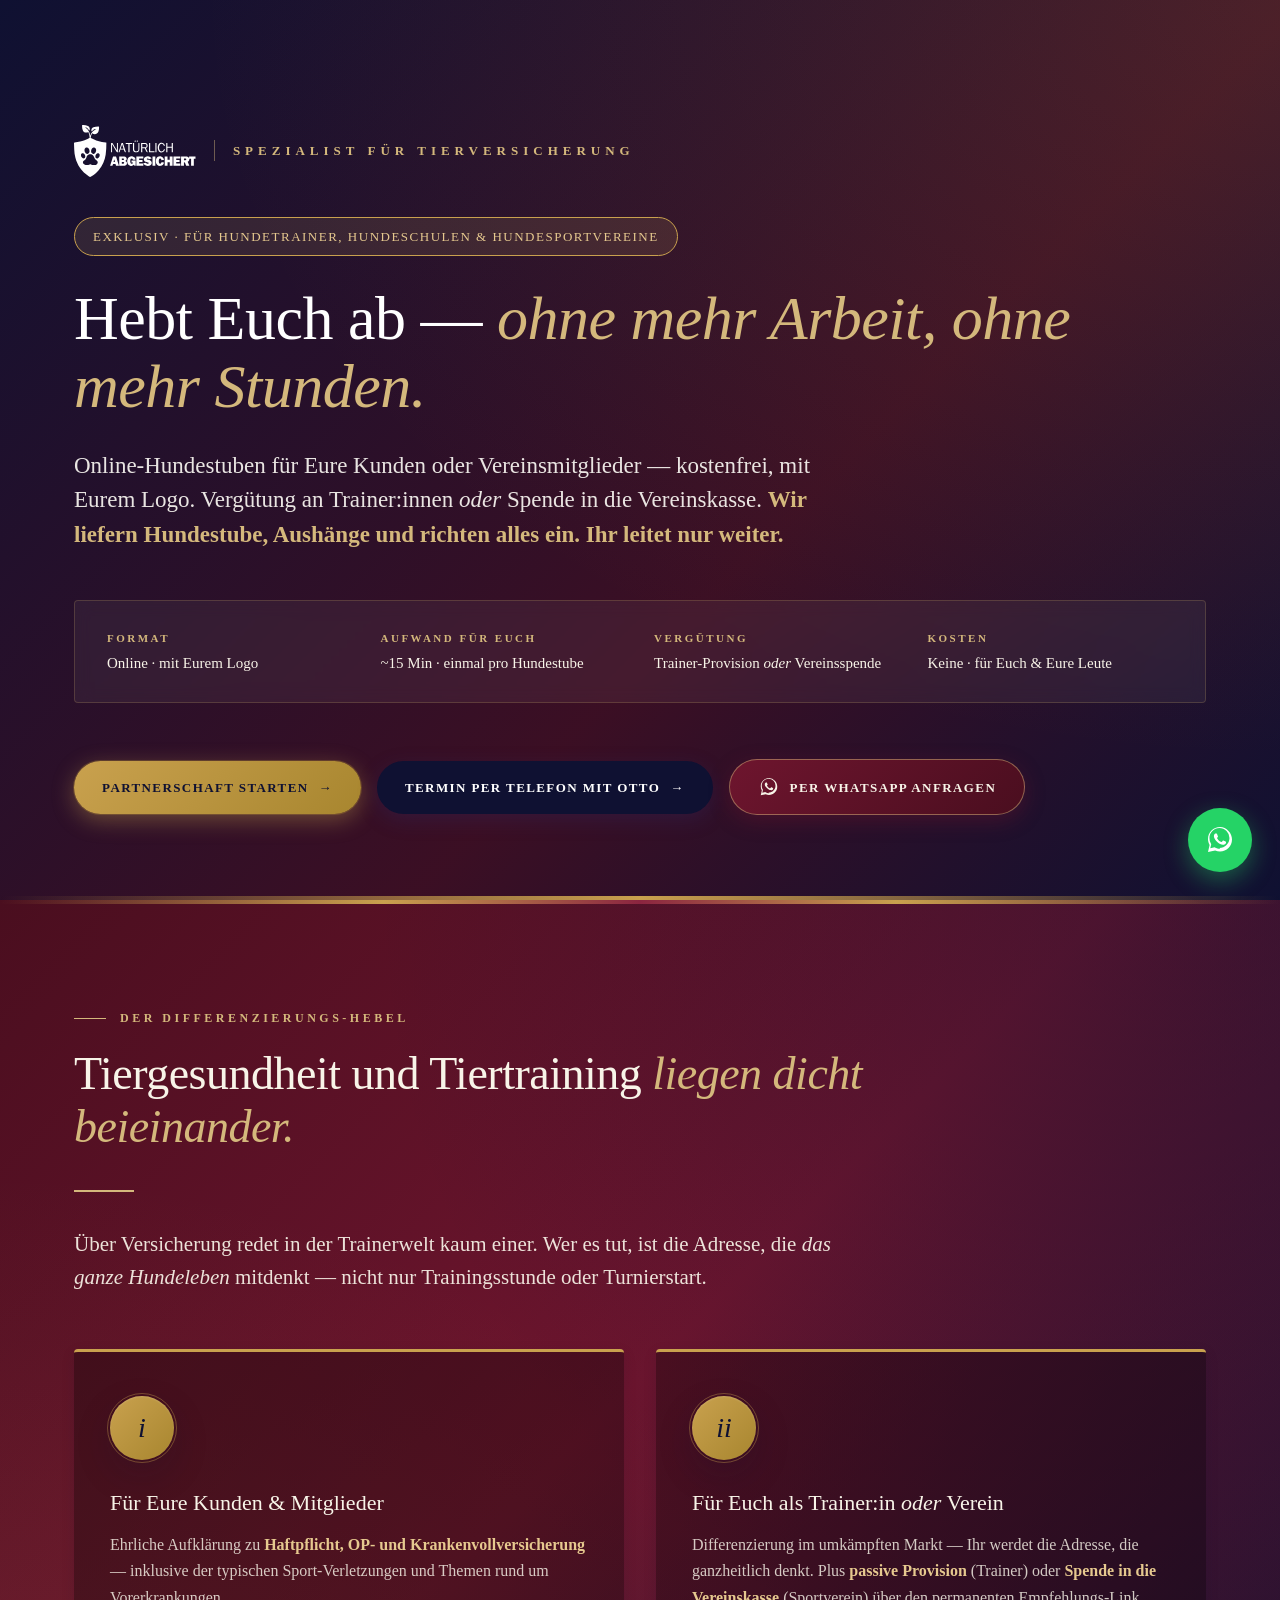
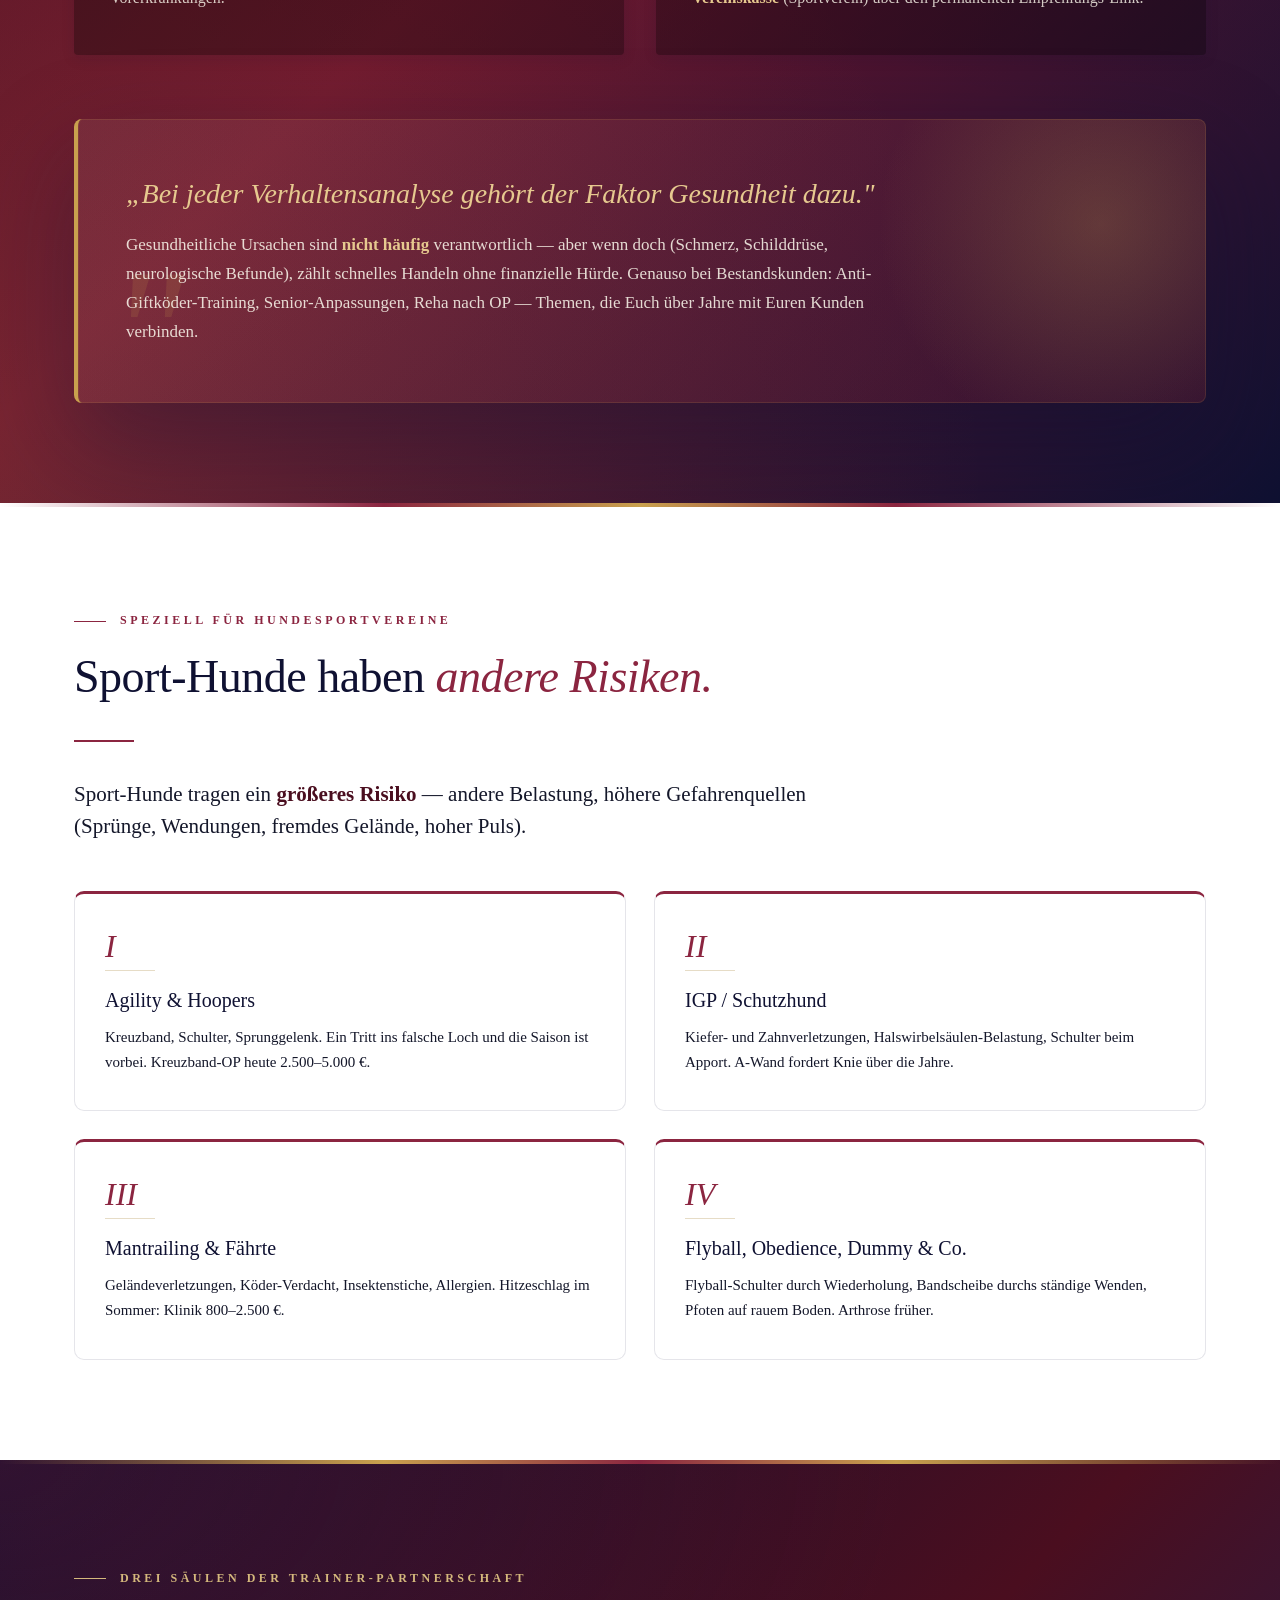
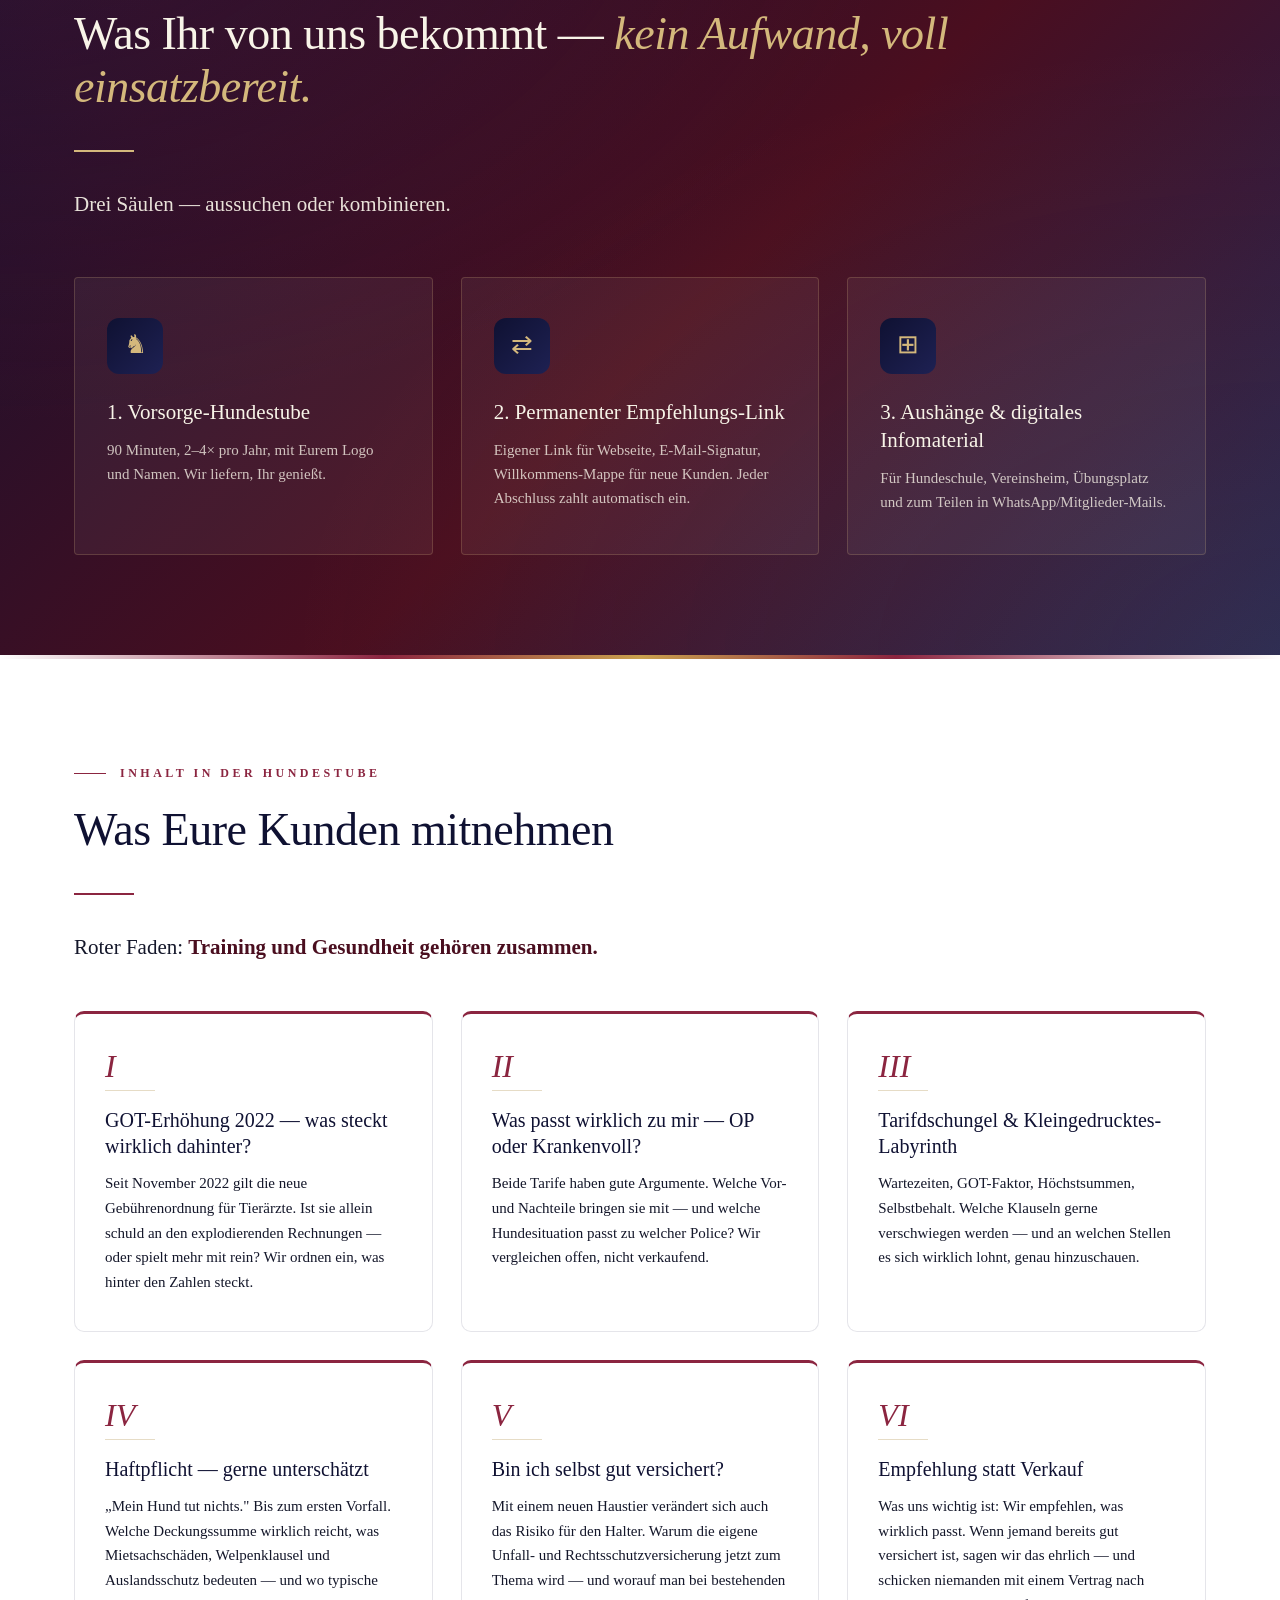
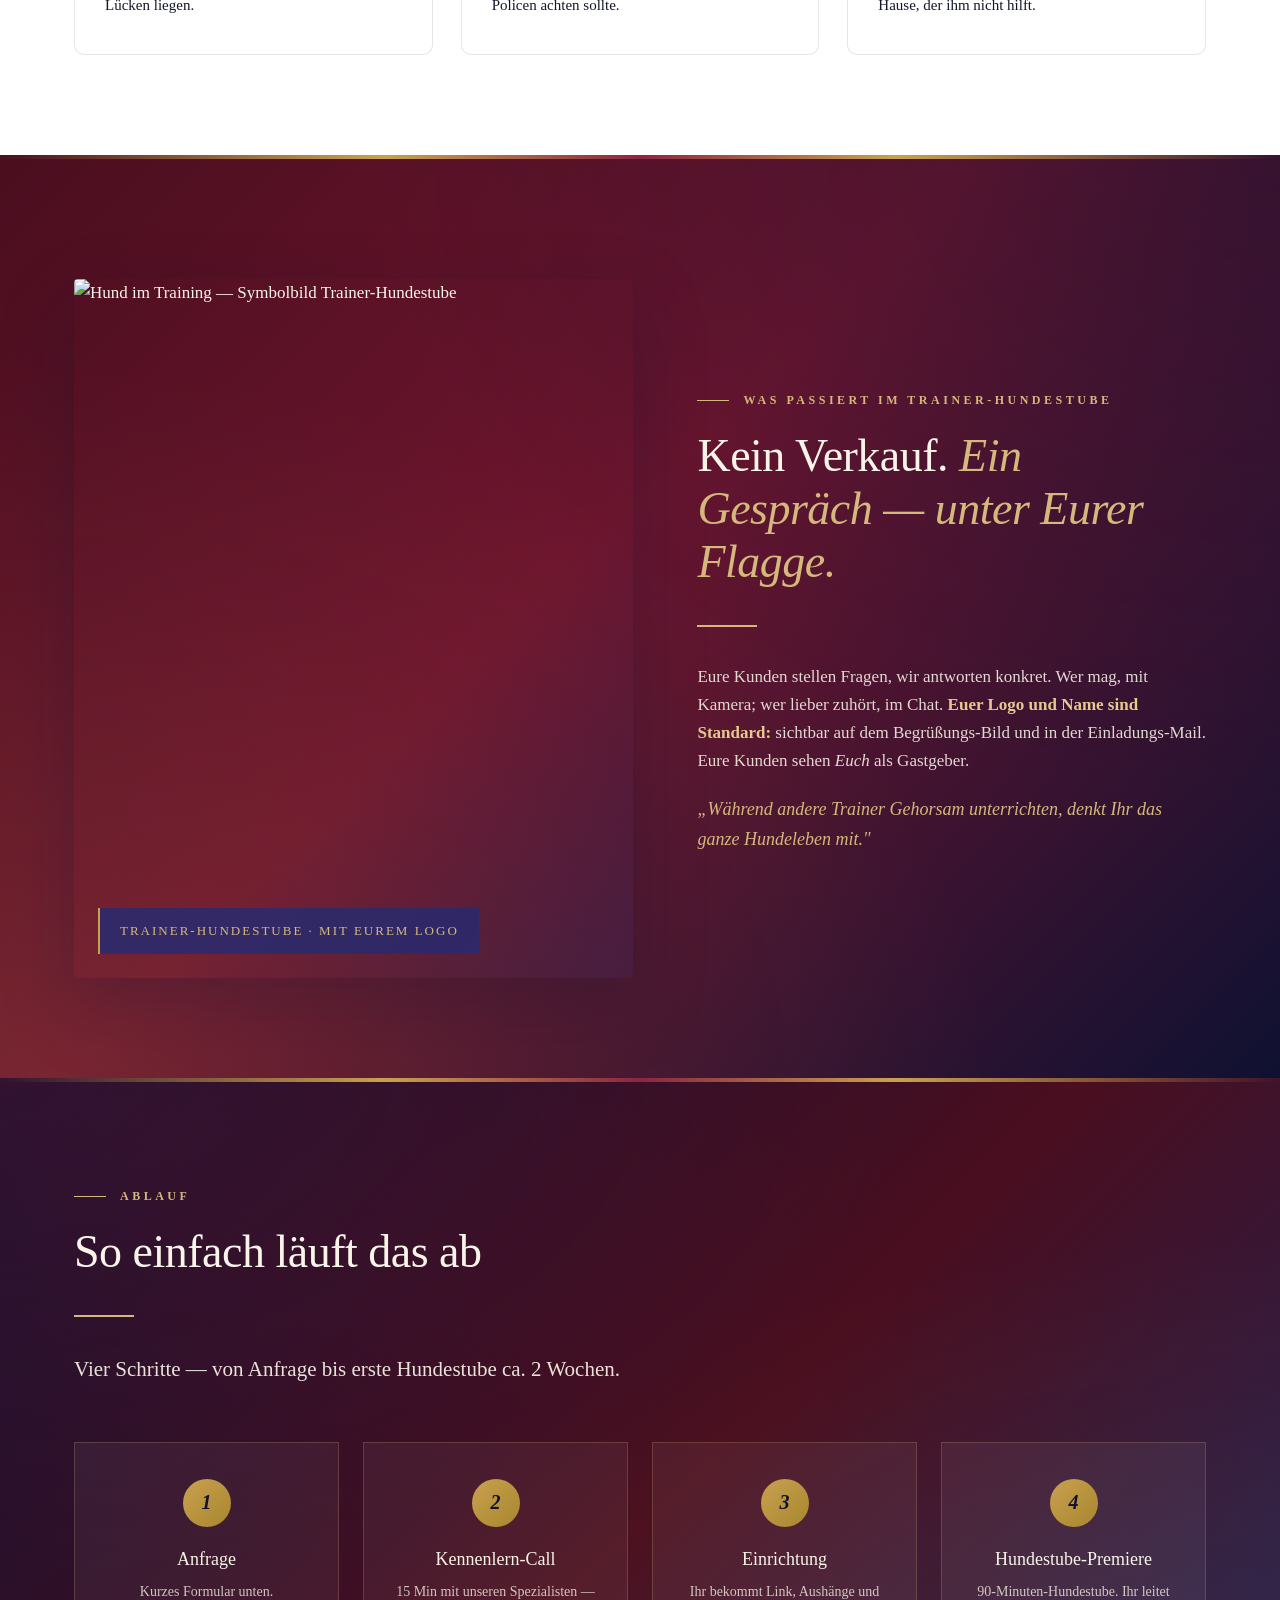
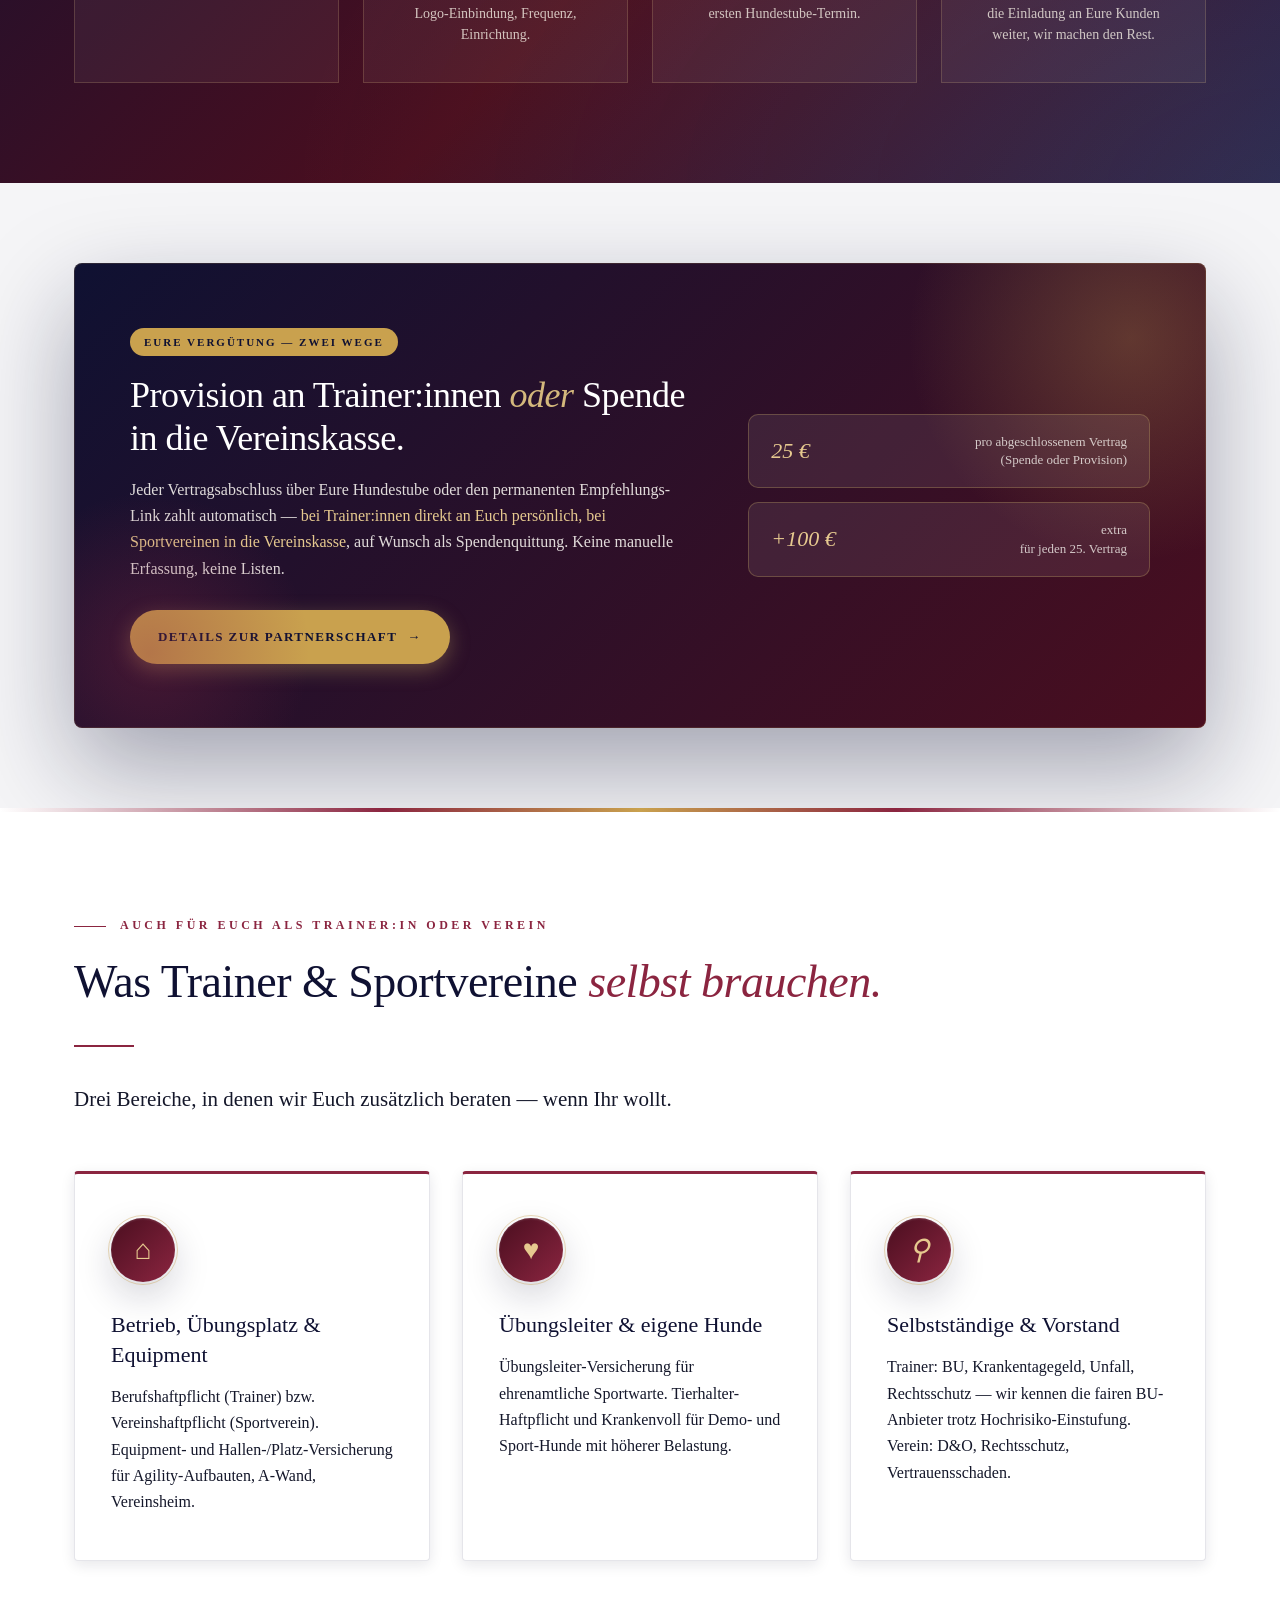
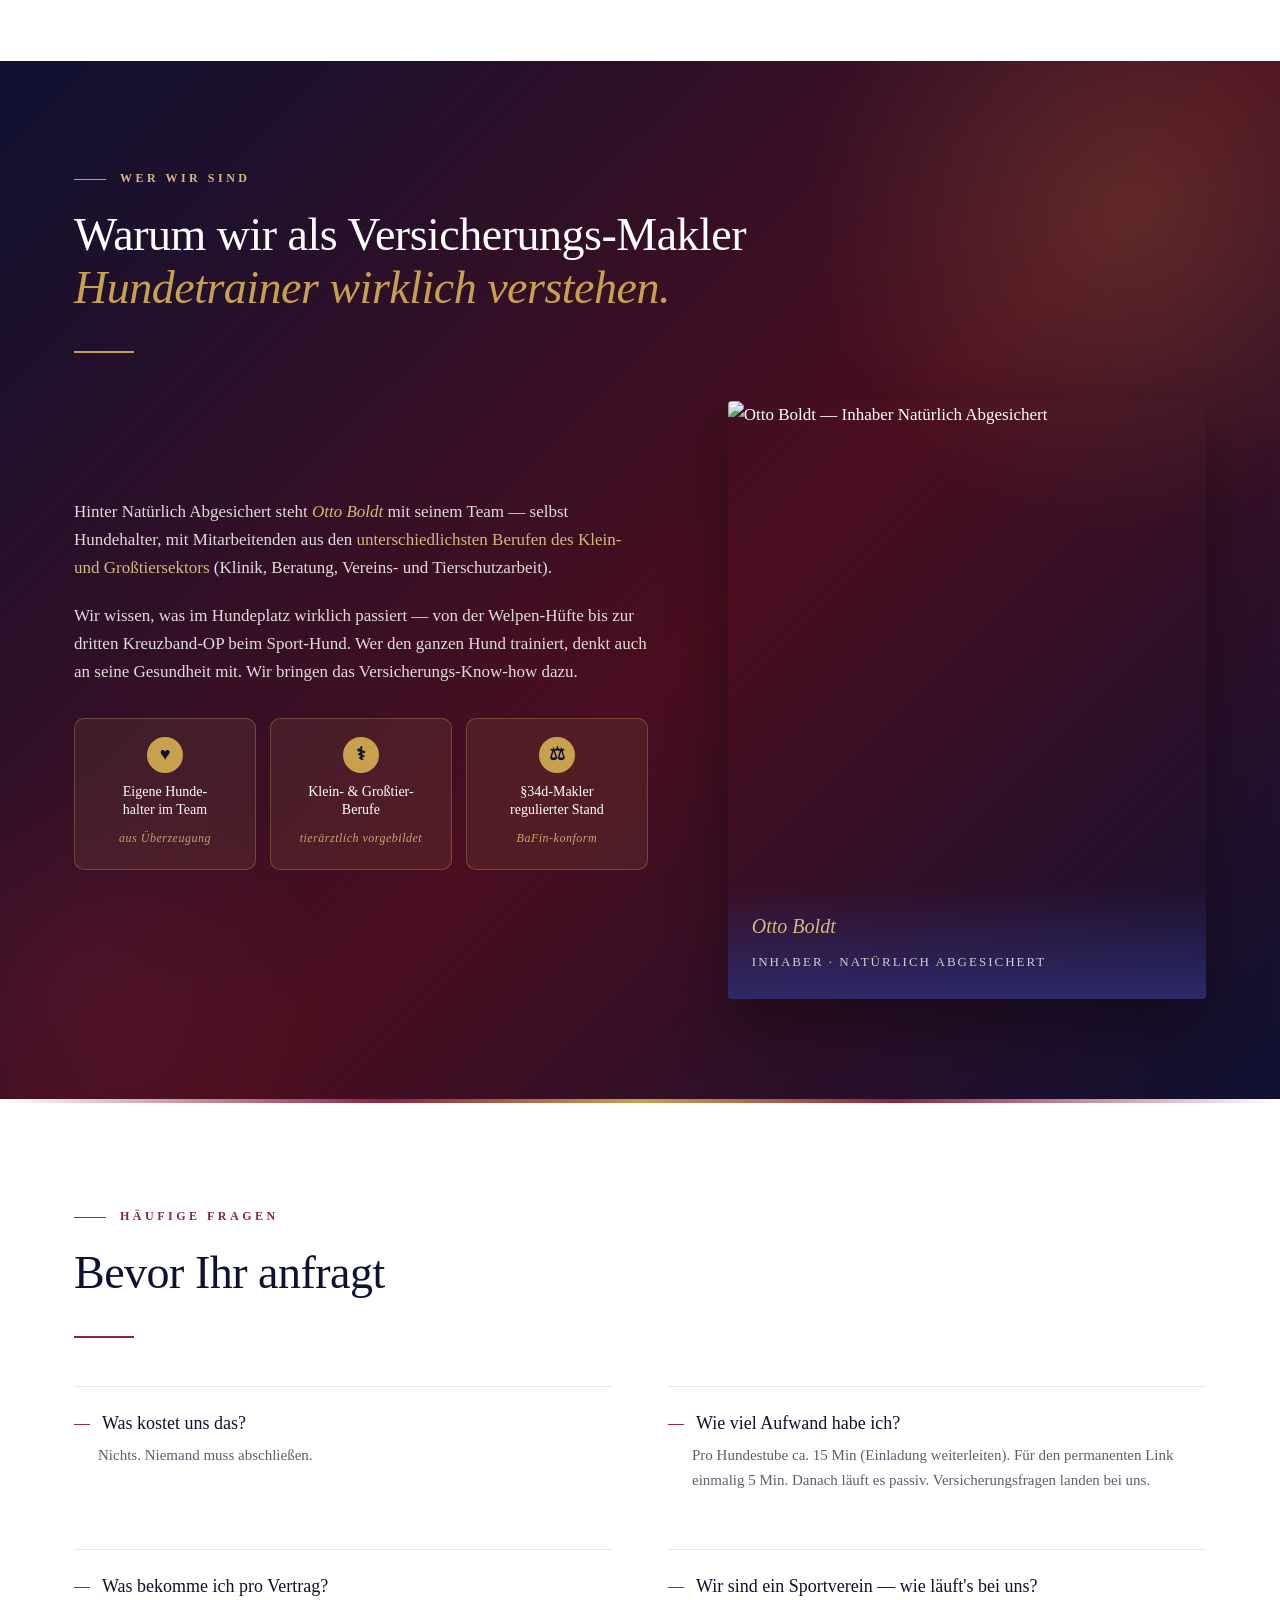
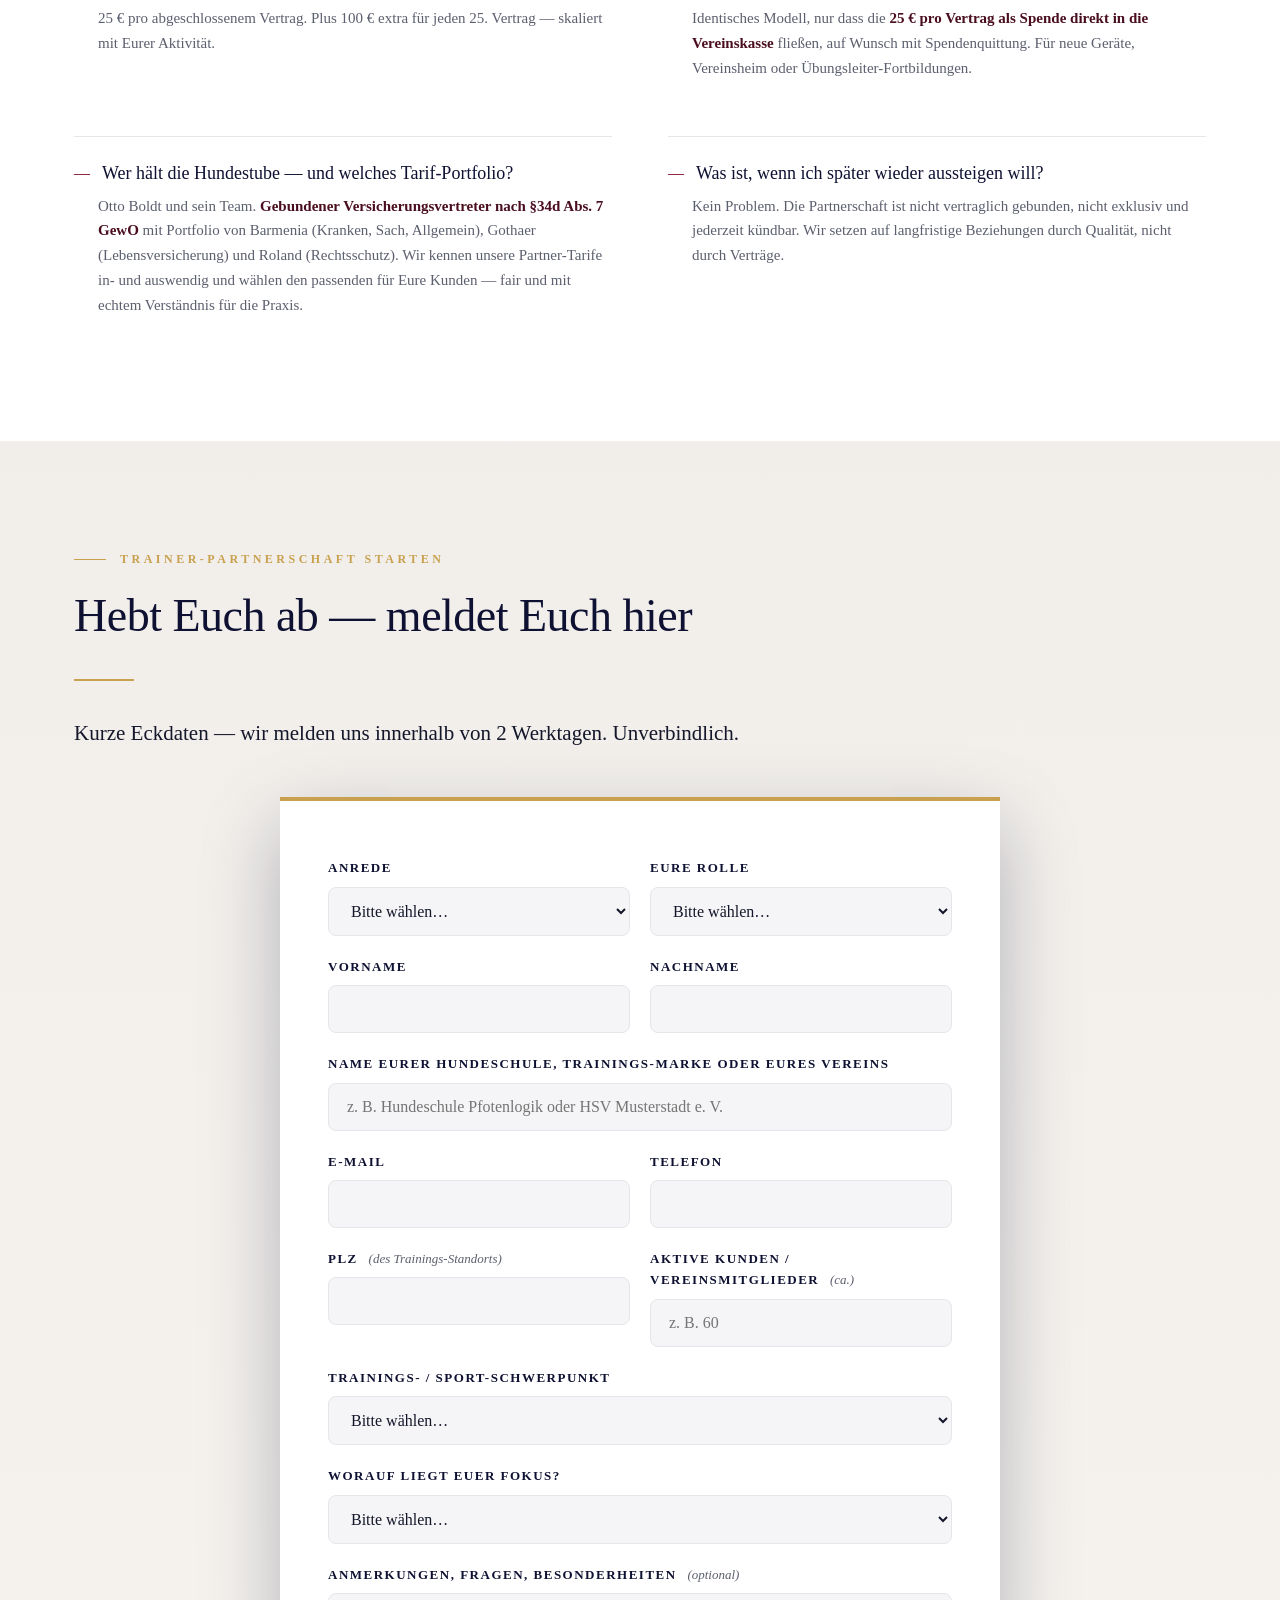
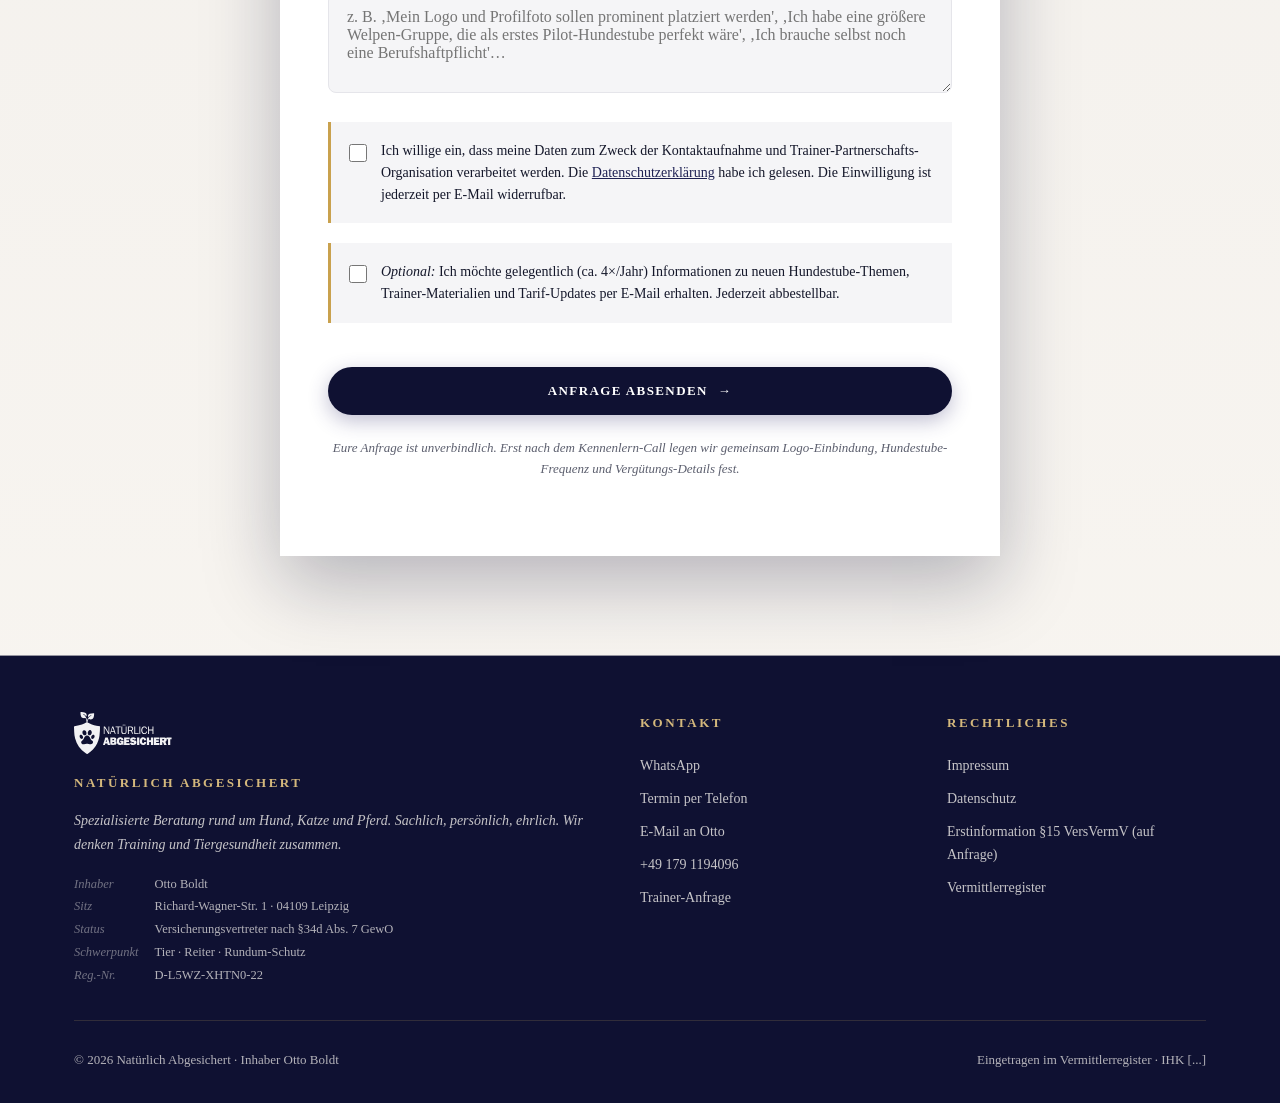
==== commit 50dd2bb4: "feat: Natuerlich-Abgesichert-Logo eingebaut (Hero + Footer + Favicon) Logo von natuerlichabgesichert" ====
--- a/hundetrainer/index.html
+++ b/hundetrainer/index.html
@@ -5,6 +5,7 @@
 <meta name="viewport" content="width=device-width, initial-scale=1.0">
 <meta name="description" content="Online-Hundestuben rund um Hundeversicherung — exklusiv für Hundetrainer, Hundeschulen und Hundesportvereine. Hebt Euch ab — ohne mehr Arbeit. Mit Eurem Logo, permanenter Empfehlungs-Link, passive Vergütung für Trainer oder Spende in die Vereinskasse.">
 <title>Natürlich Abgesichert — Partnerschaft für Hundetrainer, Hundeschulen & Hundesportvereine</title>
+<link rel="icon" type="image/svg+xml" href="../assets/logo.svg">
 
 <style>
   :root {
@@ -95,7 +96,7 @@
   .brand-line {
     display: inline-flex;
     align-items: center;
-    gap: 16px;
+    gap: 18px;
     font-size: 13px;
     letter-spacing: 5px;
     text-transform: uppercase;
@@ -105,7 +106,20 @@
     opacity: 0;
     animation: fadeUp 0.8s ease-out 0.1s forwards;
   }
-  .brand-line::before { content: ''; width: 40px; height: 1px; background: var(--gold); }
+  .brand-logo {
+    height: 52px;
+    width: auto;
+    display: block;
+  }
+  .brand-tagline {
+    border-left: 1px solid rgba(212, 184, 124, 0.45);
+    padding-left: 18px;
+  }
+  @media (max-width: 600px) {
+    .brand-line { flex-direction: column; align-items: flex-start; gap: 12px; }
+    .brand-tagline { border-left: none; padding-left: 0; }
+    .brand-logo { height: 44px; }
+  }
 
   .hero-tag {
     display: inline-block;
@@ -1487,6 +1501,13 @@
     margin-bottom: 36px;
   }
   @media (max-width: 700px) { .footer-grid { grid-template-columns: 1fr; gap: 28px; } }
+  .footer-logo {
+    height: 42px;
+    width: auto;
+    display: block;
+    margin-bottom: 18px;
+    opacity: 0.95;
+  }
   footer h4 {
     color: var(--gold-soft);
     font-size: 13px;
@@ -1541,7 +1562,10 @@
 <header class="hero">
   <div class="hero-bg"></div>
   <div class="container hero-content">
-    <div class="brand-line">Natürlich Abgesichert · Spezialist für Tierversicherung</div>
+    <div class="brand-line">
+      <img src="../assets/logo.svg" alt="Natürlich Abgesichert" class="brand-logo">
+      <span class="brand-tagline">Spezialist für Tierversicherung</span>
+    </div>
 
     <span class="hero-tag">Exklusiv · für Hundetrainer, Hundeschulen & Hundesportvereine</span>
 
@@ -2164,6 +2188,7 @@
   <div class="container">
     <div class="footer-grid">
       <div>
+        <img src="../assets/logo.svg" alt="Natürlich Abgesichert" class="footer-logo">
         <h4>Natürlich Abgesichert</h4>
         <p style="font-style: italic; line-height: 1.7; color: rgba(250, 247, 242, 0.78); margin-bottom: 18px;">
           Spezialisierte Beratung rund um Hund, Katze und Pferd.
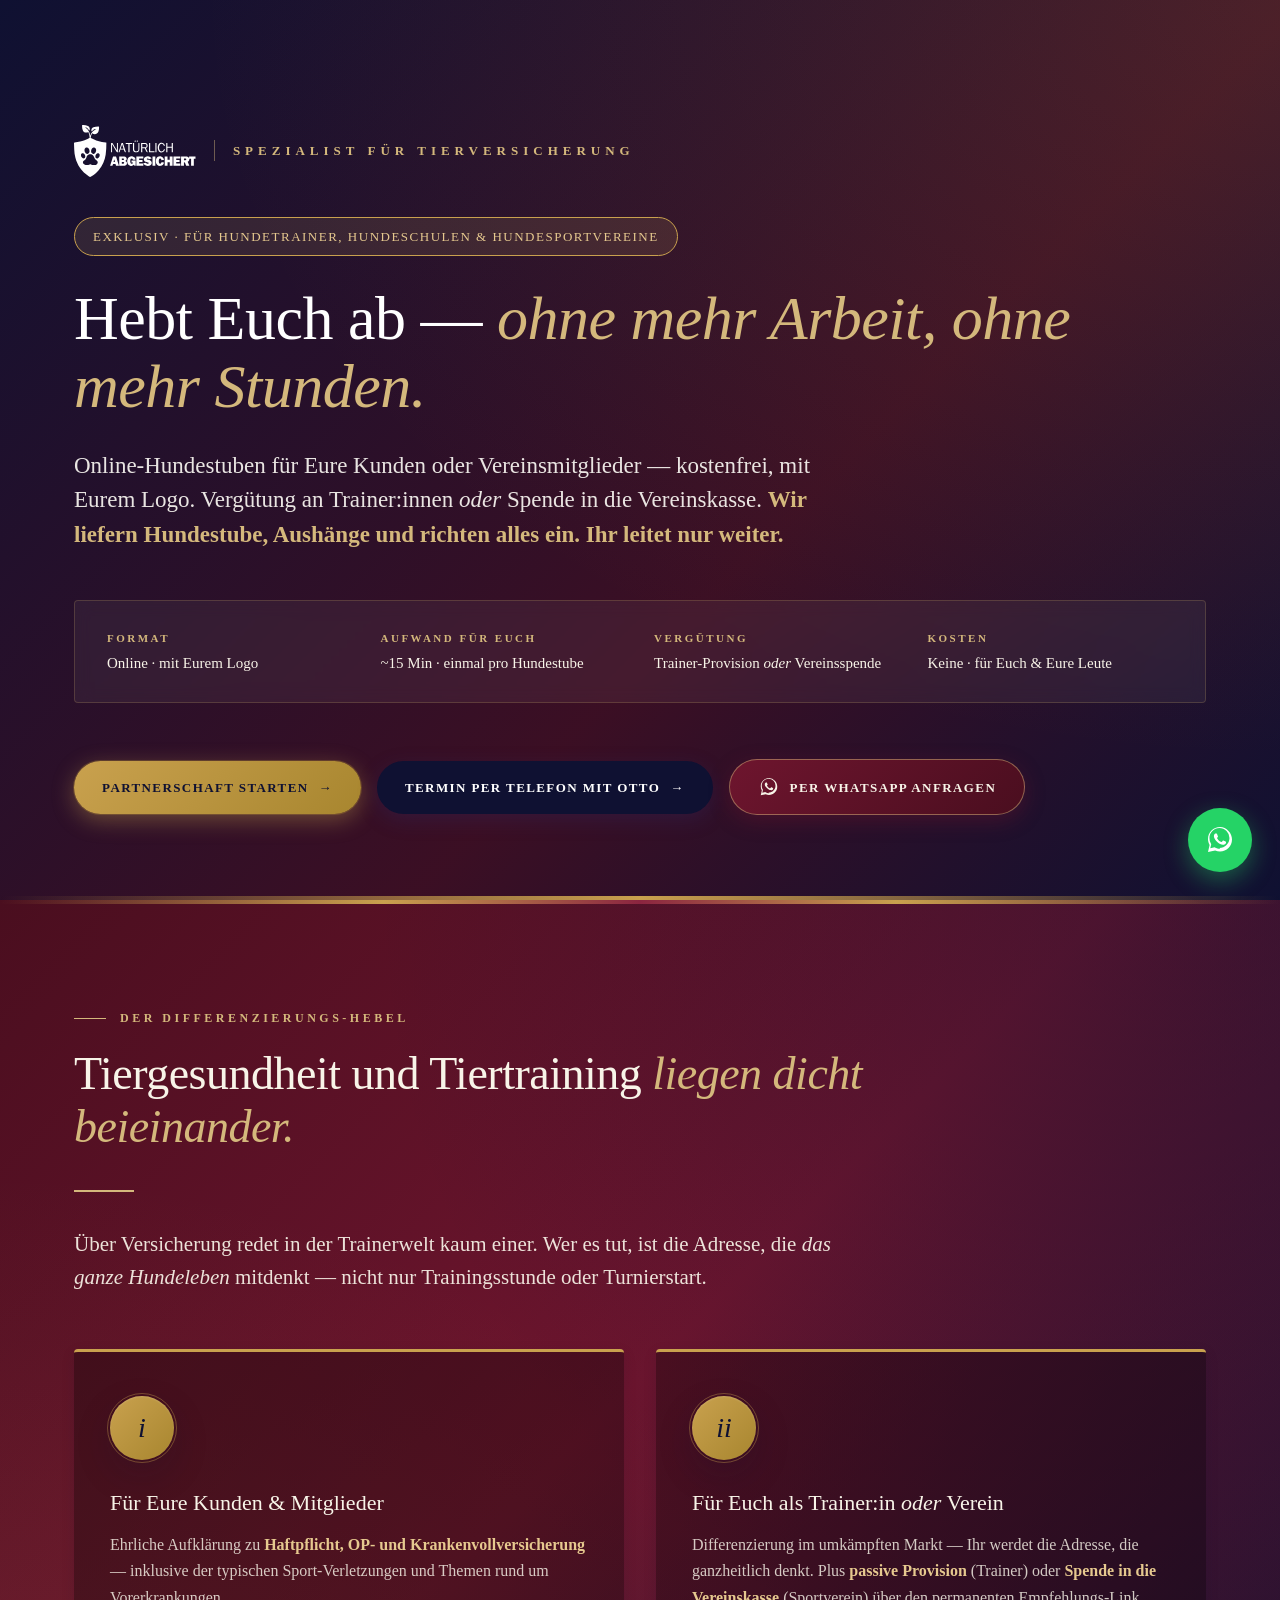
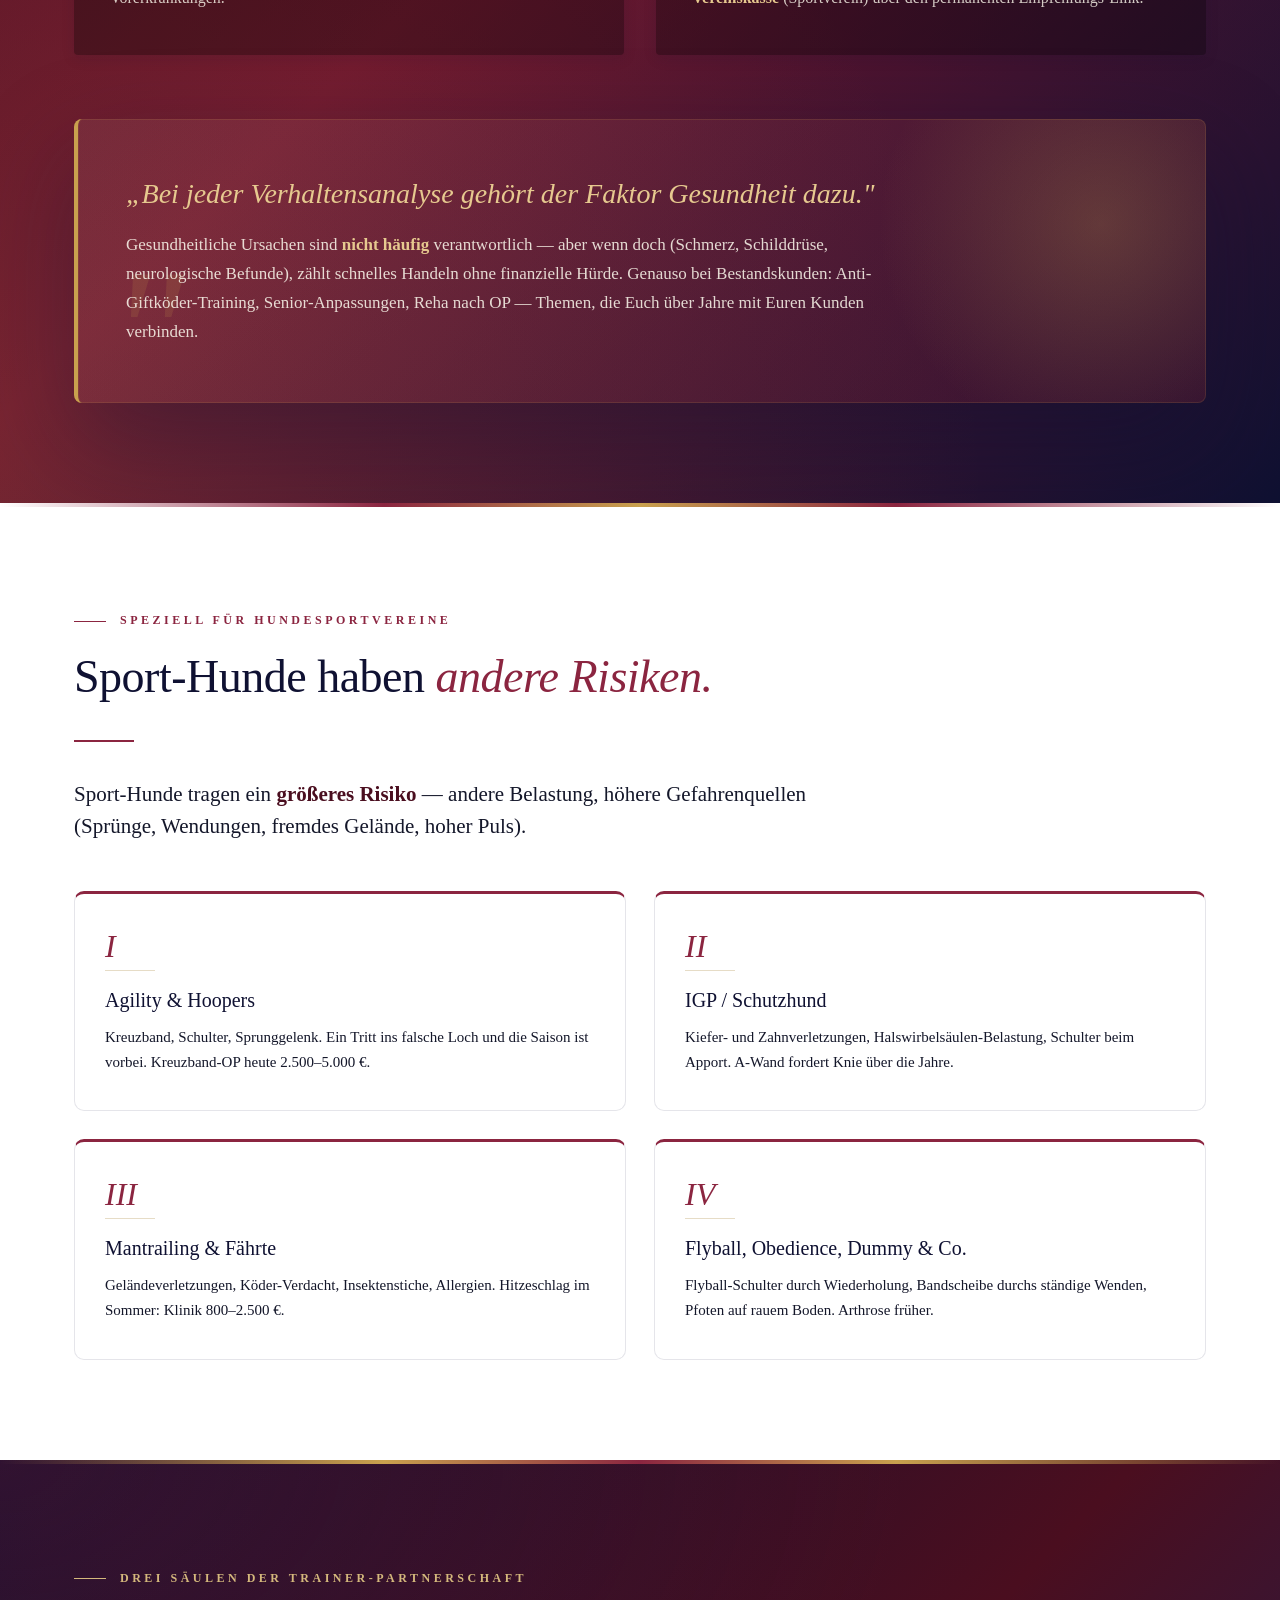
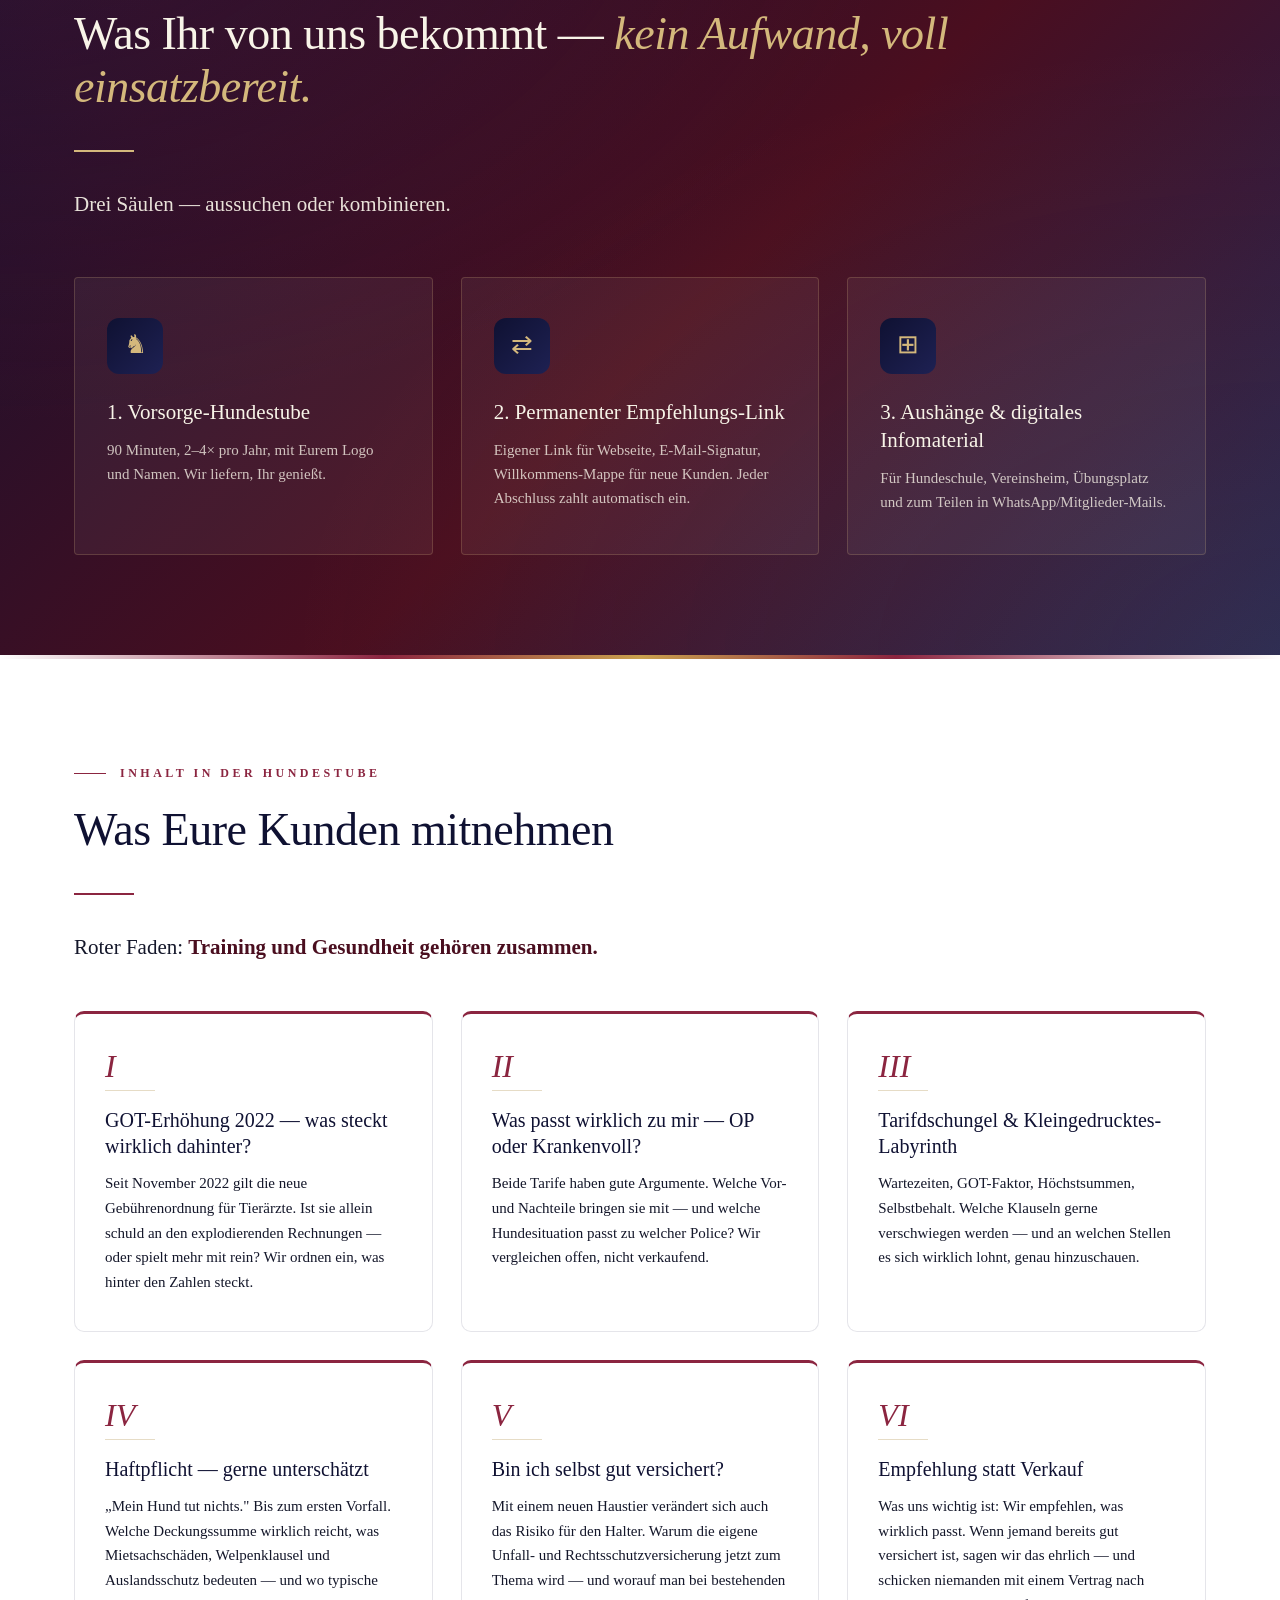
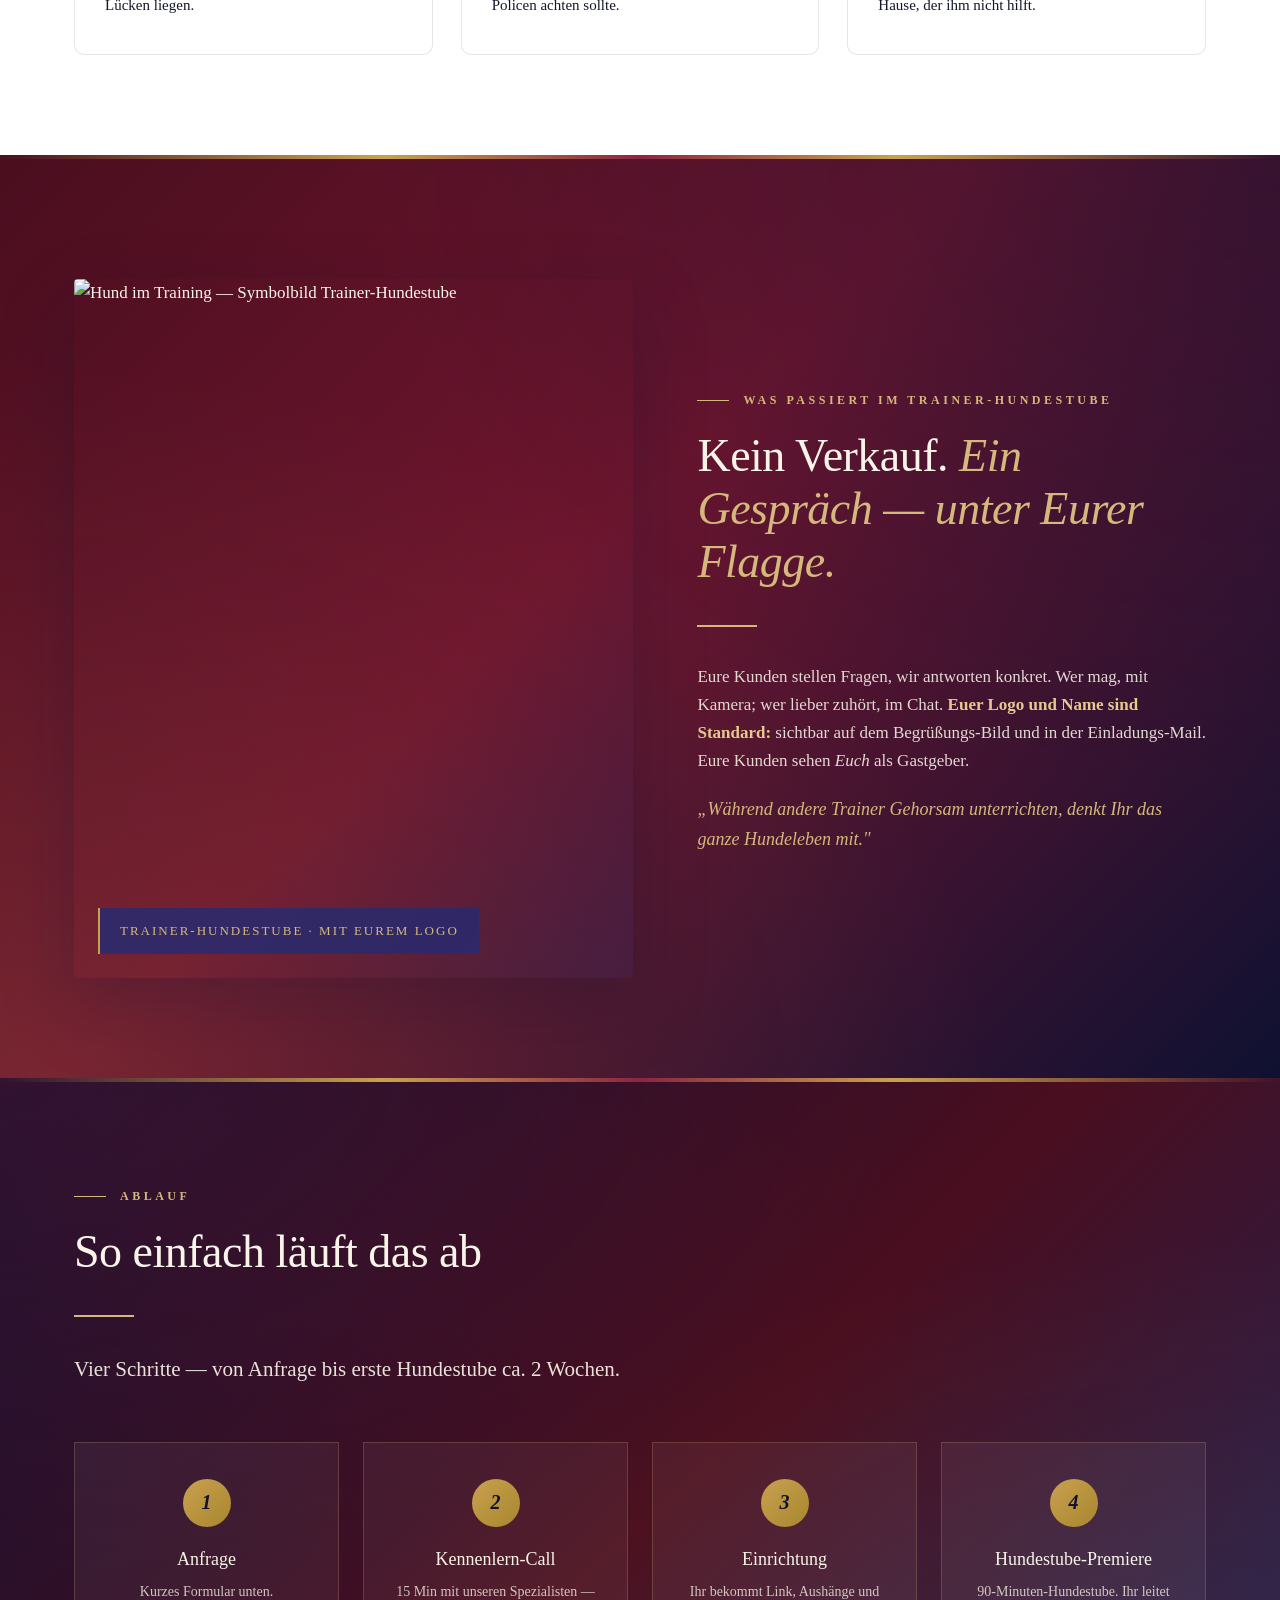
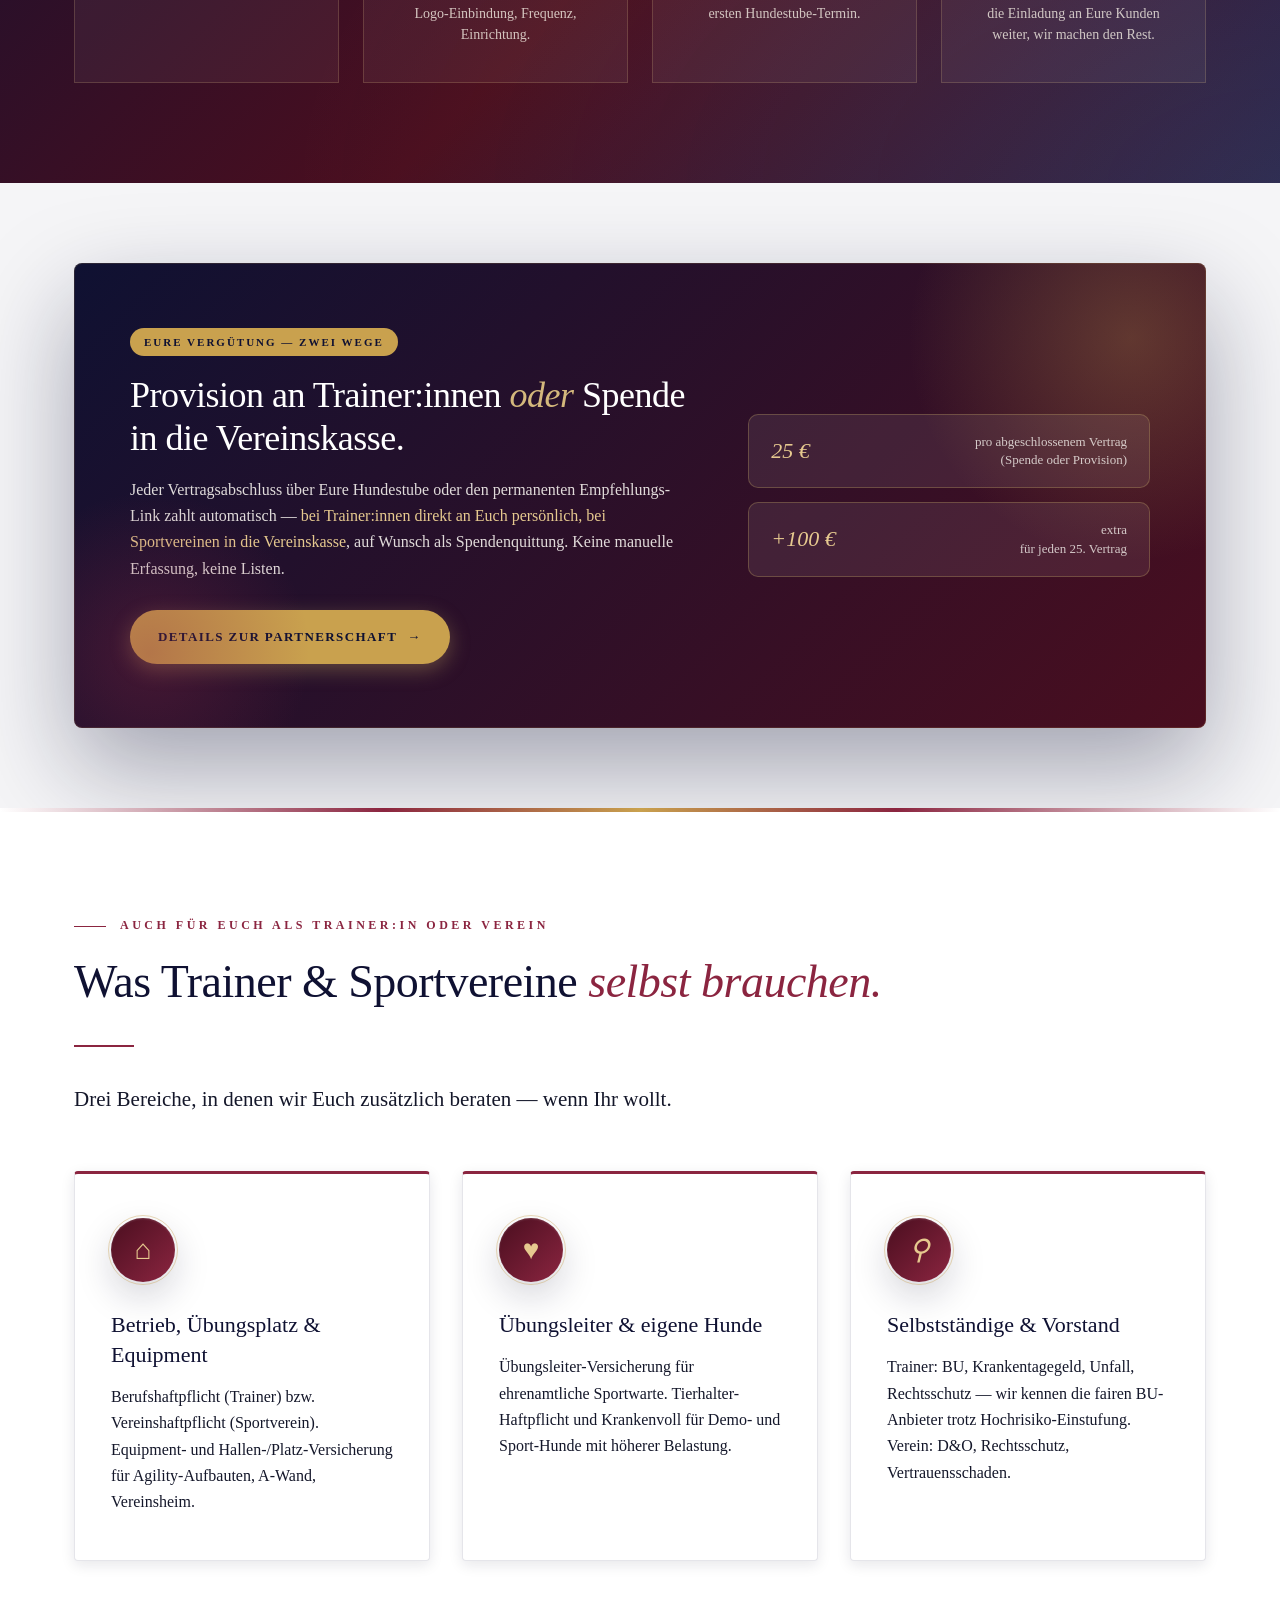
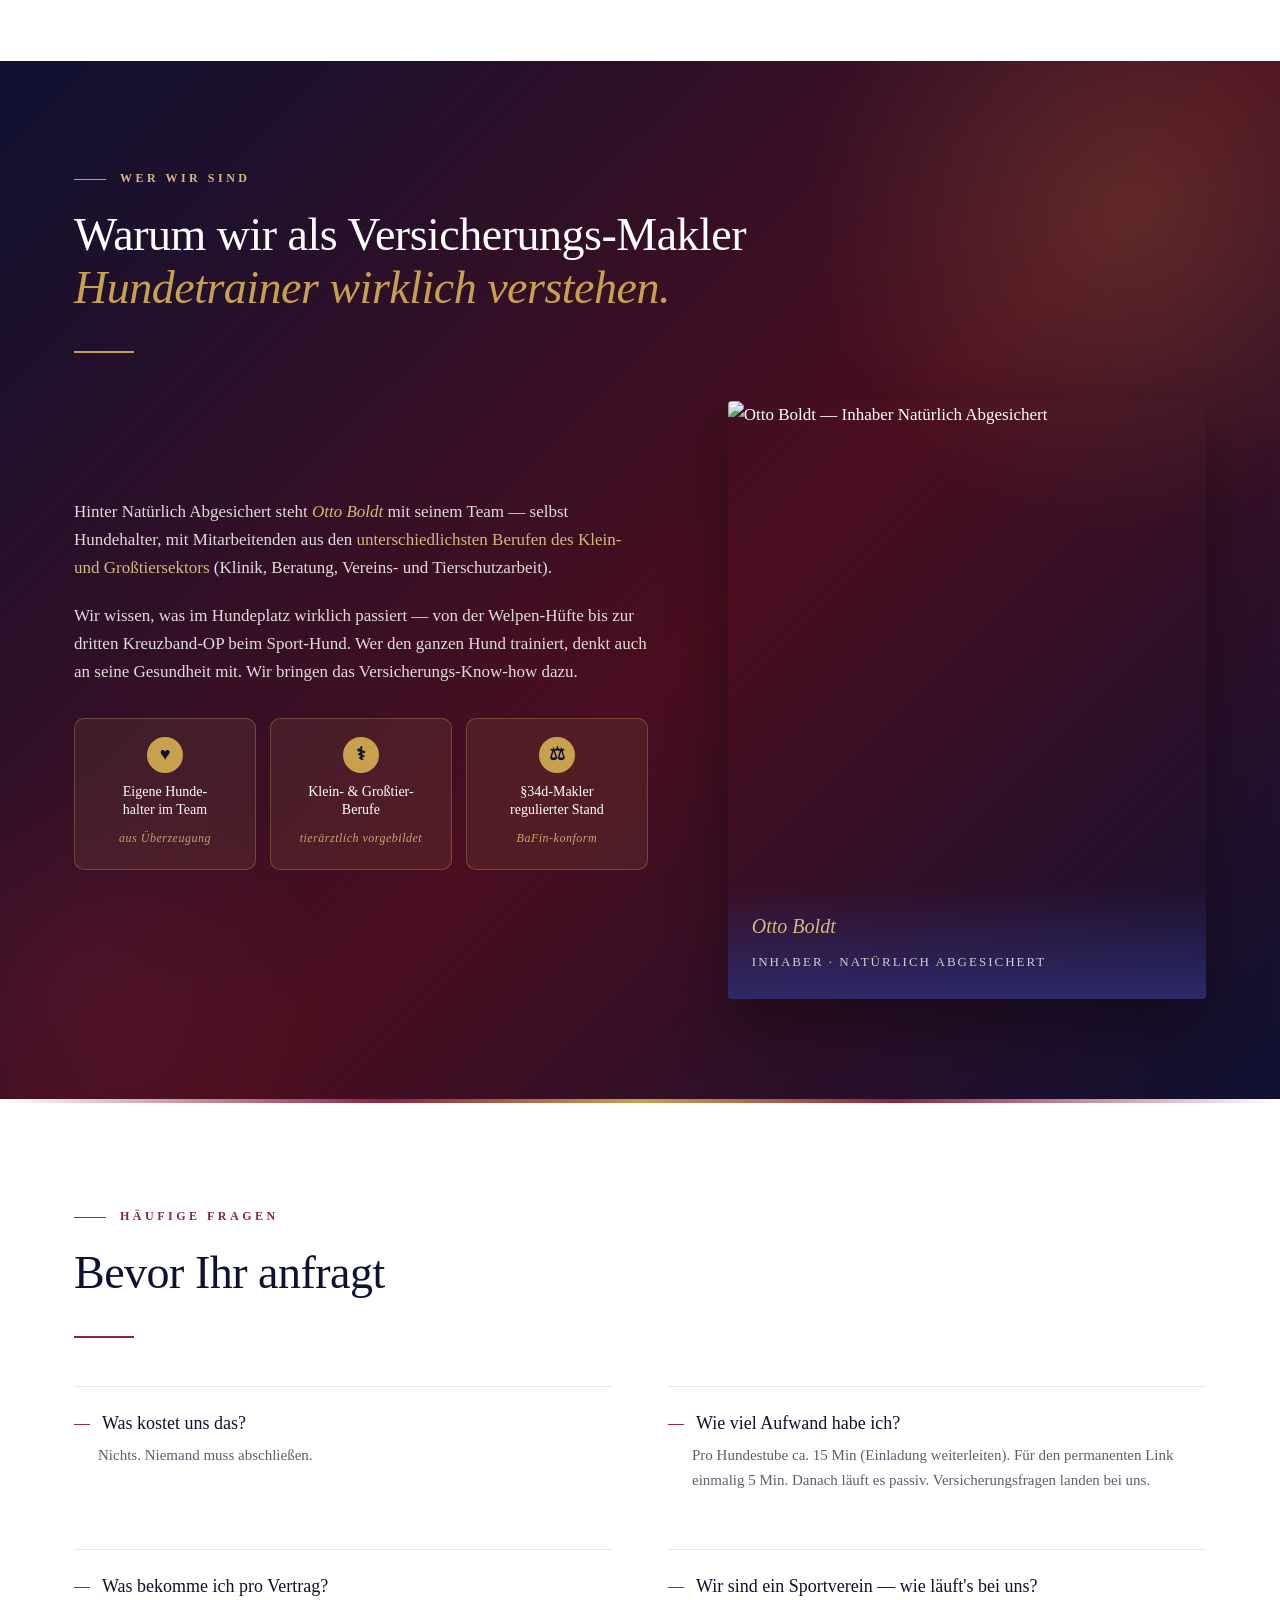
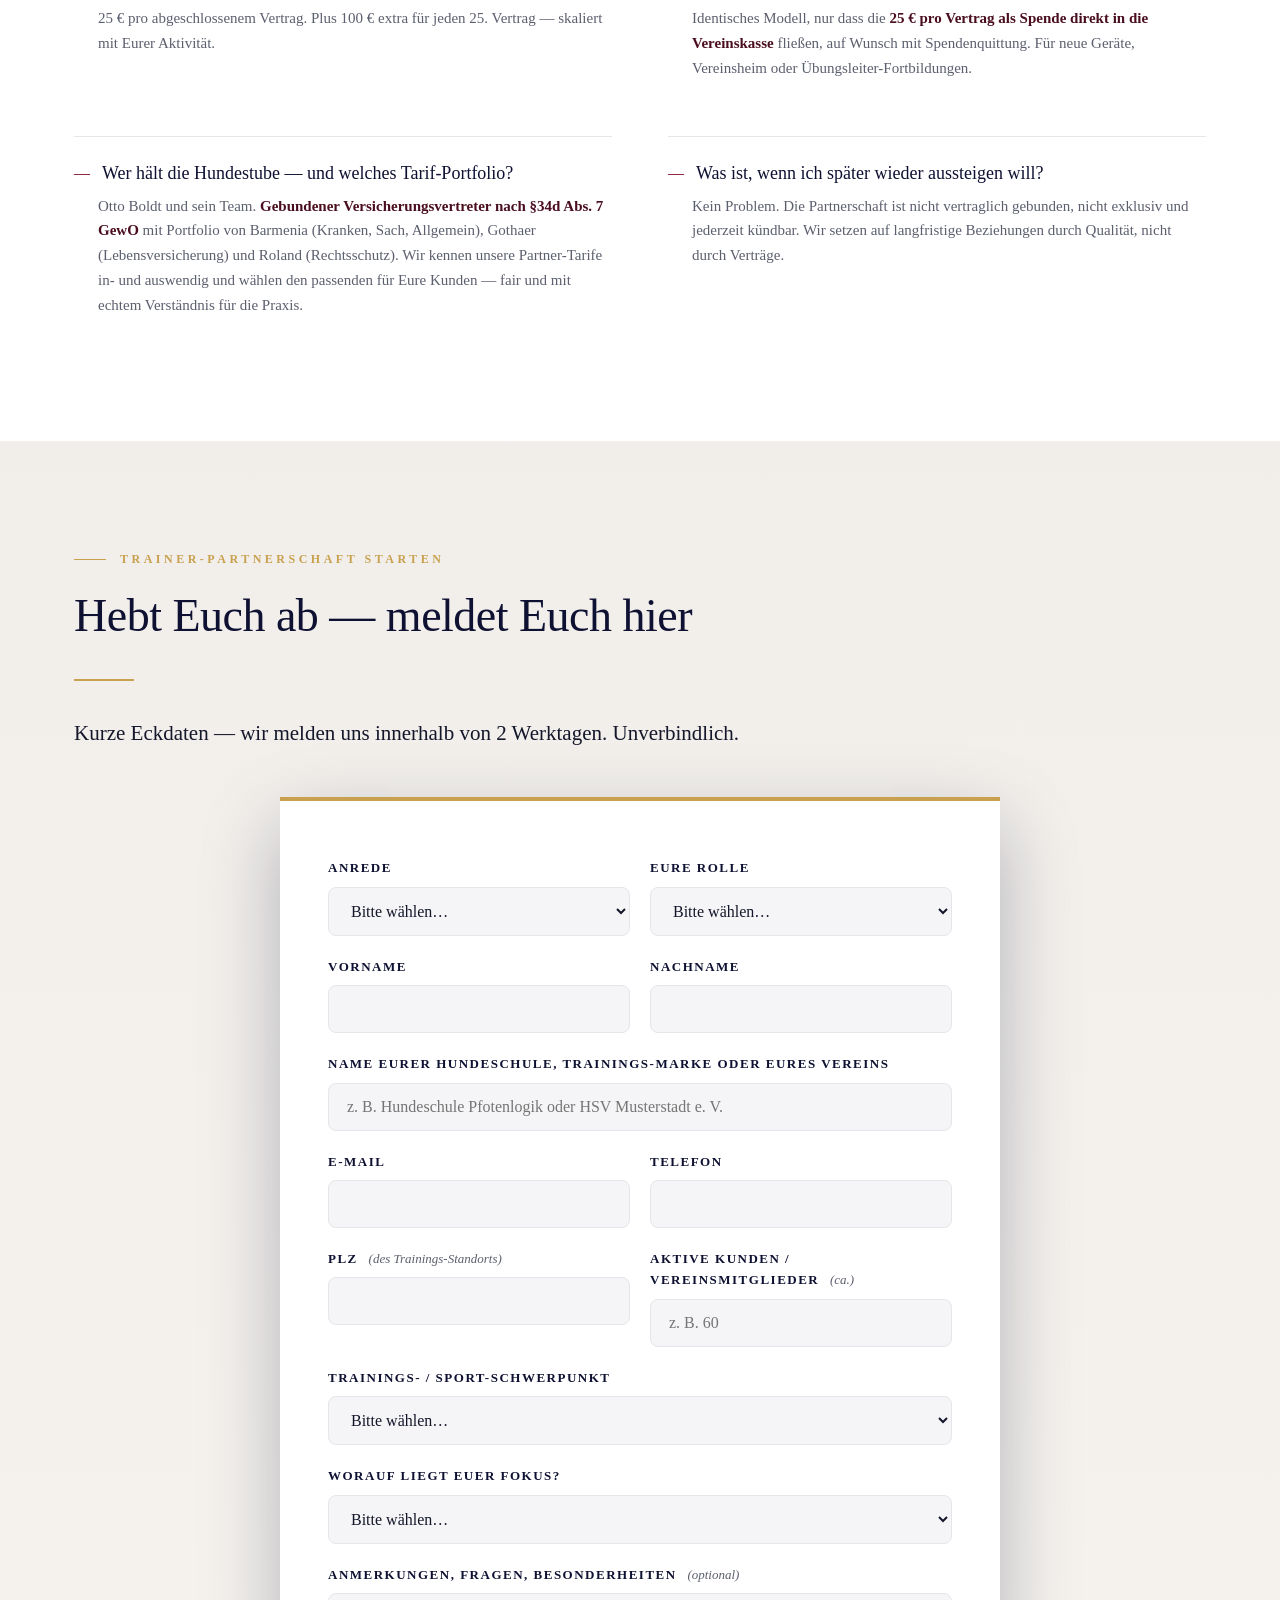
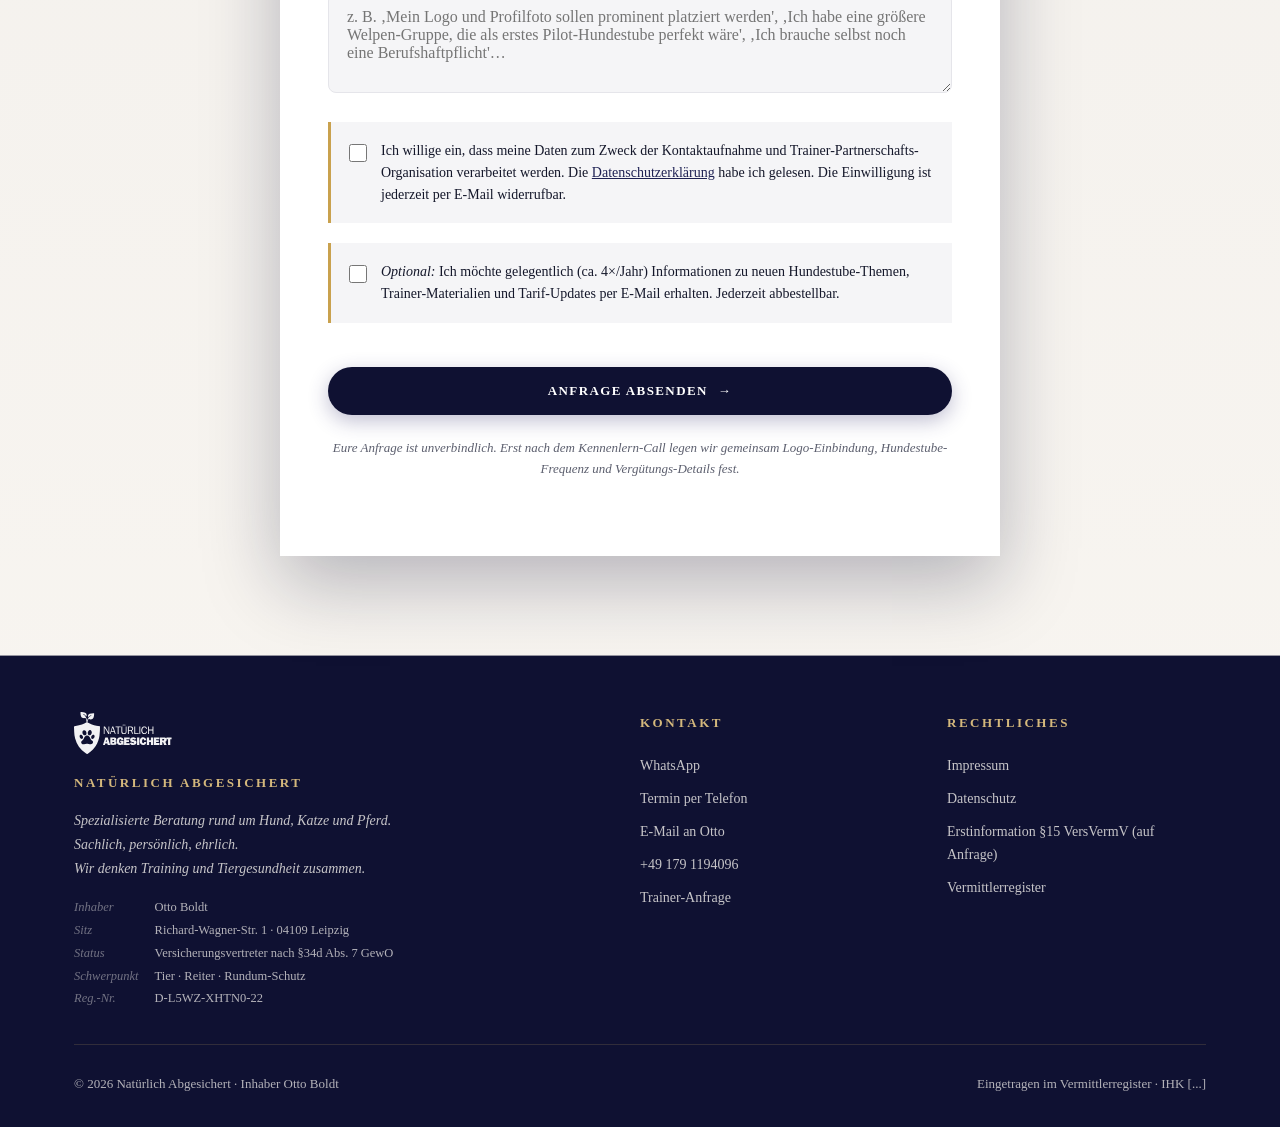
==== commit 904ec518: "content: Footer-Claim auf 3 Zeilen umgebrochen "Spezialisierte Beratung rund um Hund, Katze und Pfer" ====
--- a/hundetrainer/index.html
+++ b/hundetrainer/index.html
@@ -2191,9 +2191,9 @@
         <img src="../assets/logo.svg" alt="Natürlich Abgesichert" class="footer-logo">
         <h4>Natürlich Abgesichert</h4>
         <p style="font-style: italic; line-height: 1.7; color: rgba(250, 247, 242, 0.78); margin-bottom: 18px;">
-          Spezialisierte Beratung rund um Hund, Katze und Pferd.
-          Sachlich, persönlich, ehrlich. Wir denken Training und
-          Tiergesundheit zusammen.
+          Spezialisierte Beratung rund um Hund, Katze und Pferd.<br>
+          Sachlich, persönlich, ehrlich.<br>
+          Wir denken Training und Tiergesundheit zusammen.
         </p>
         <dl class="footer-meta">
           <dt>Inhaber</dt><dd>Otto Boldt</dd>
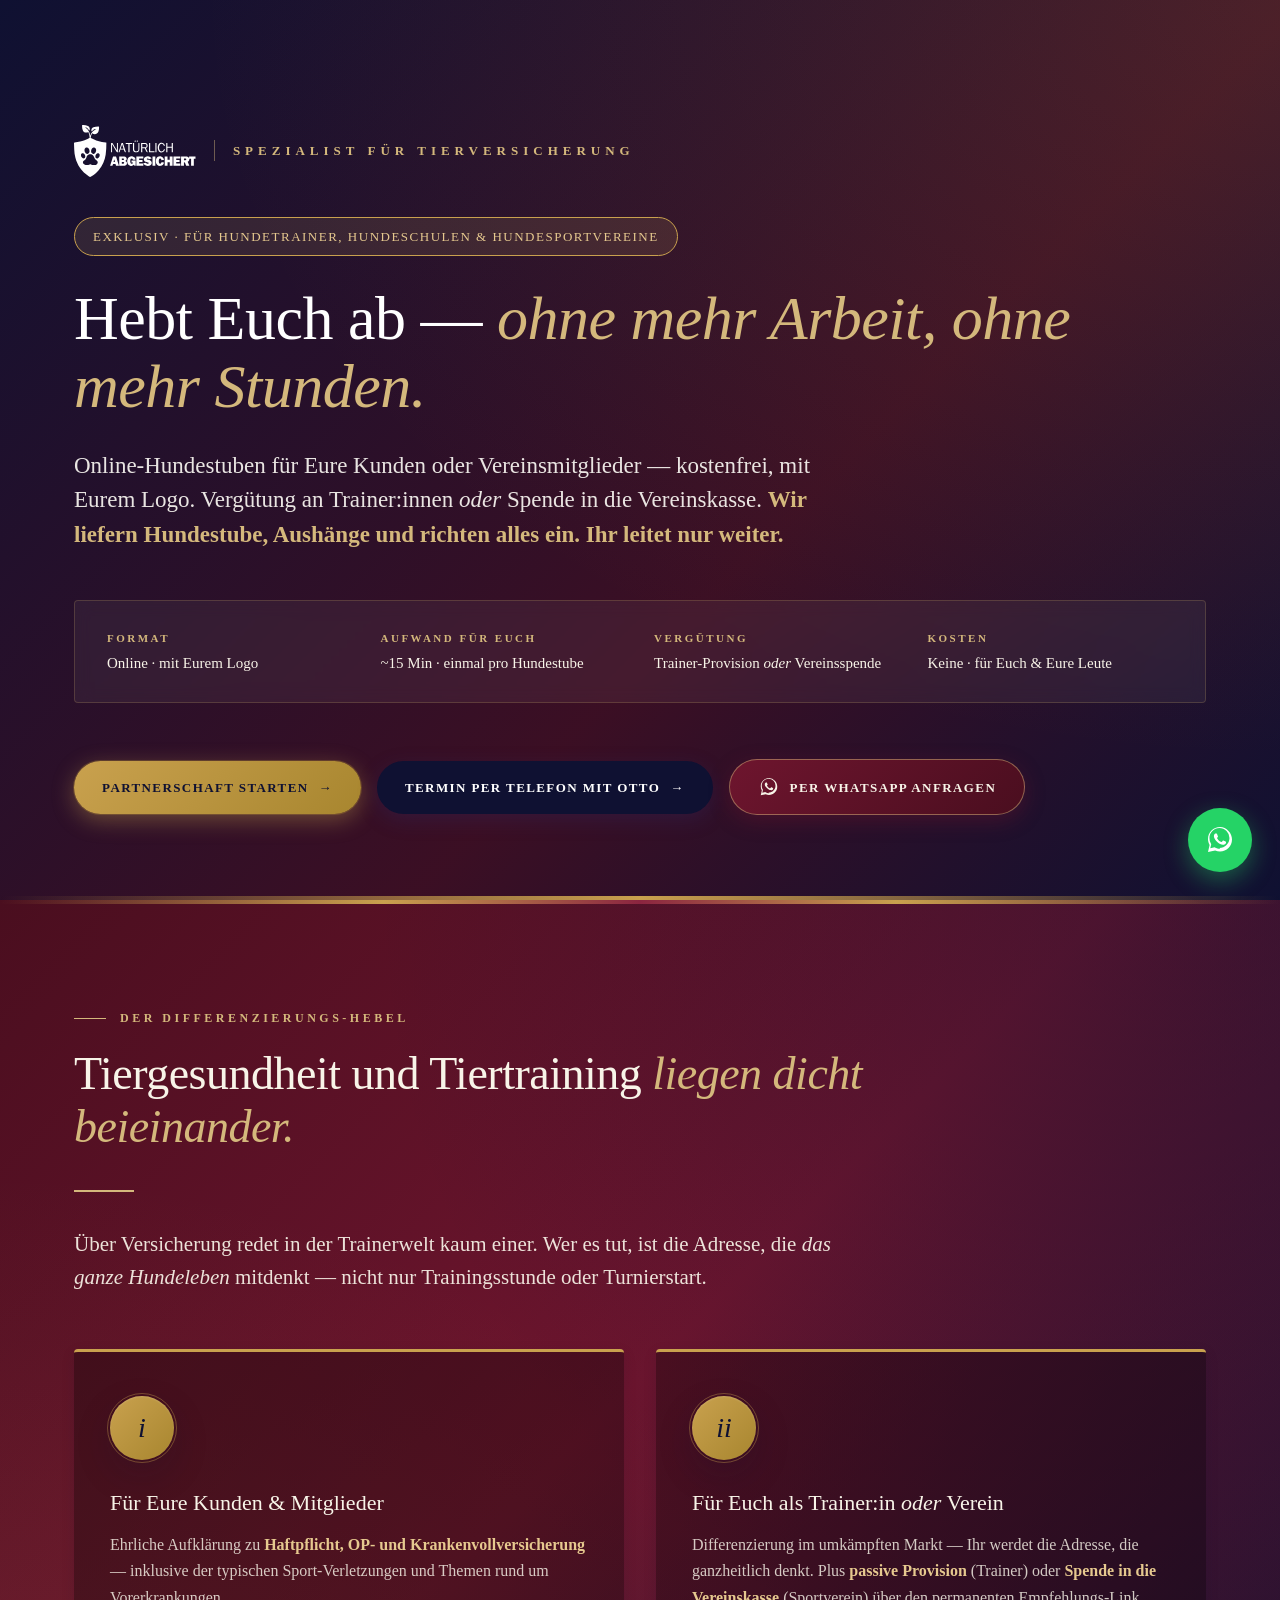
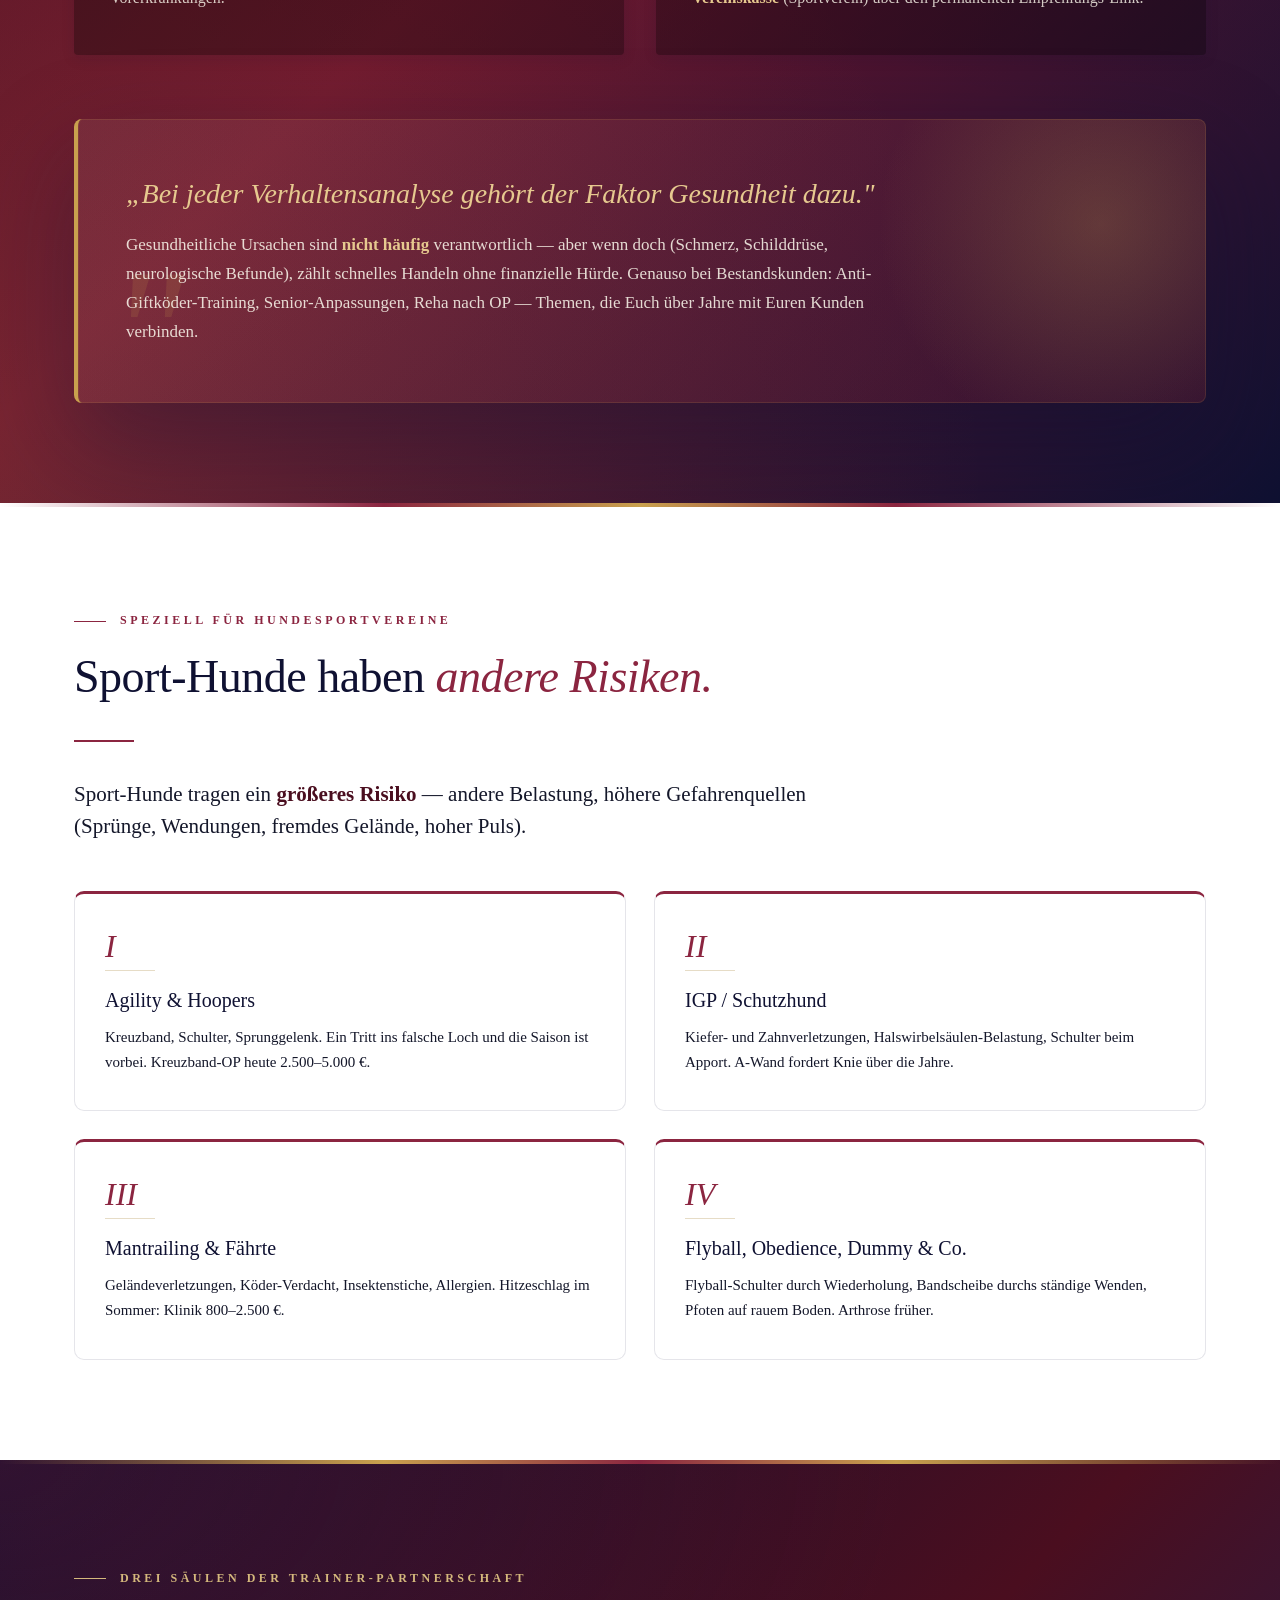
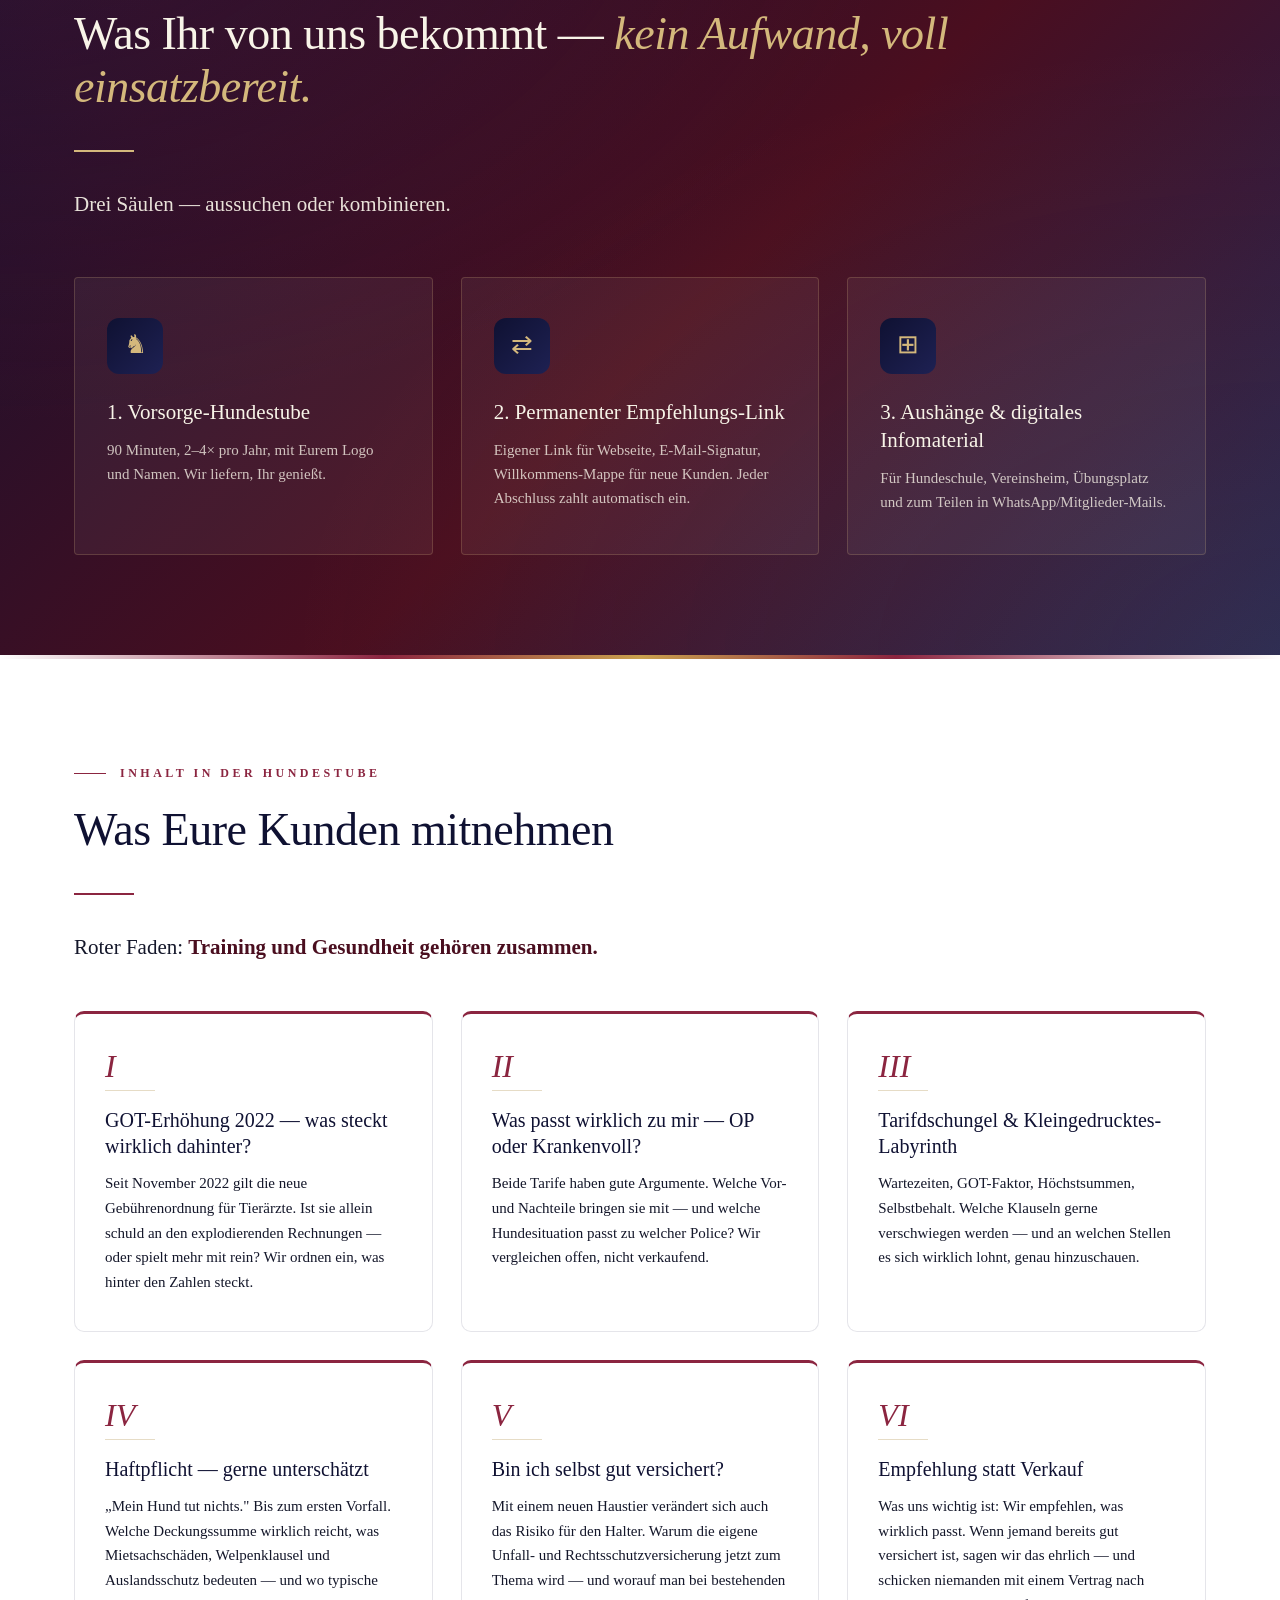
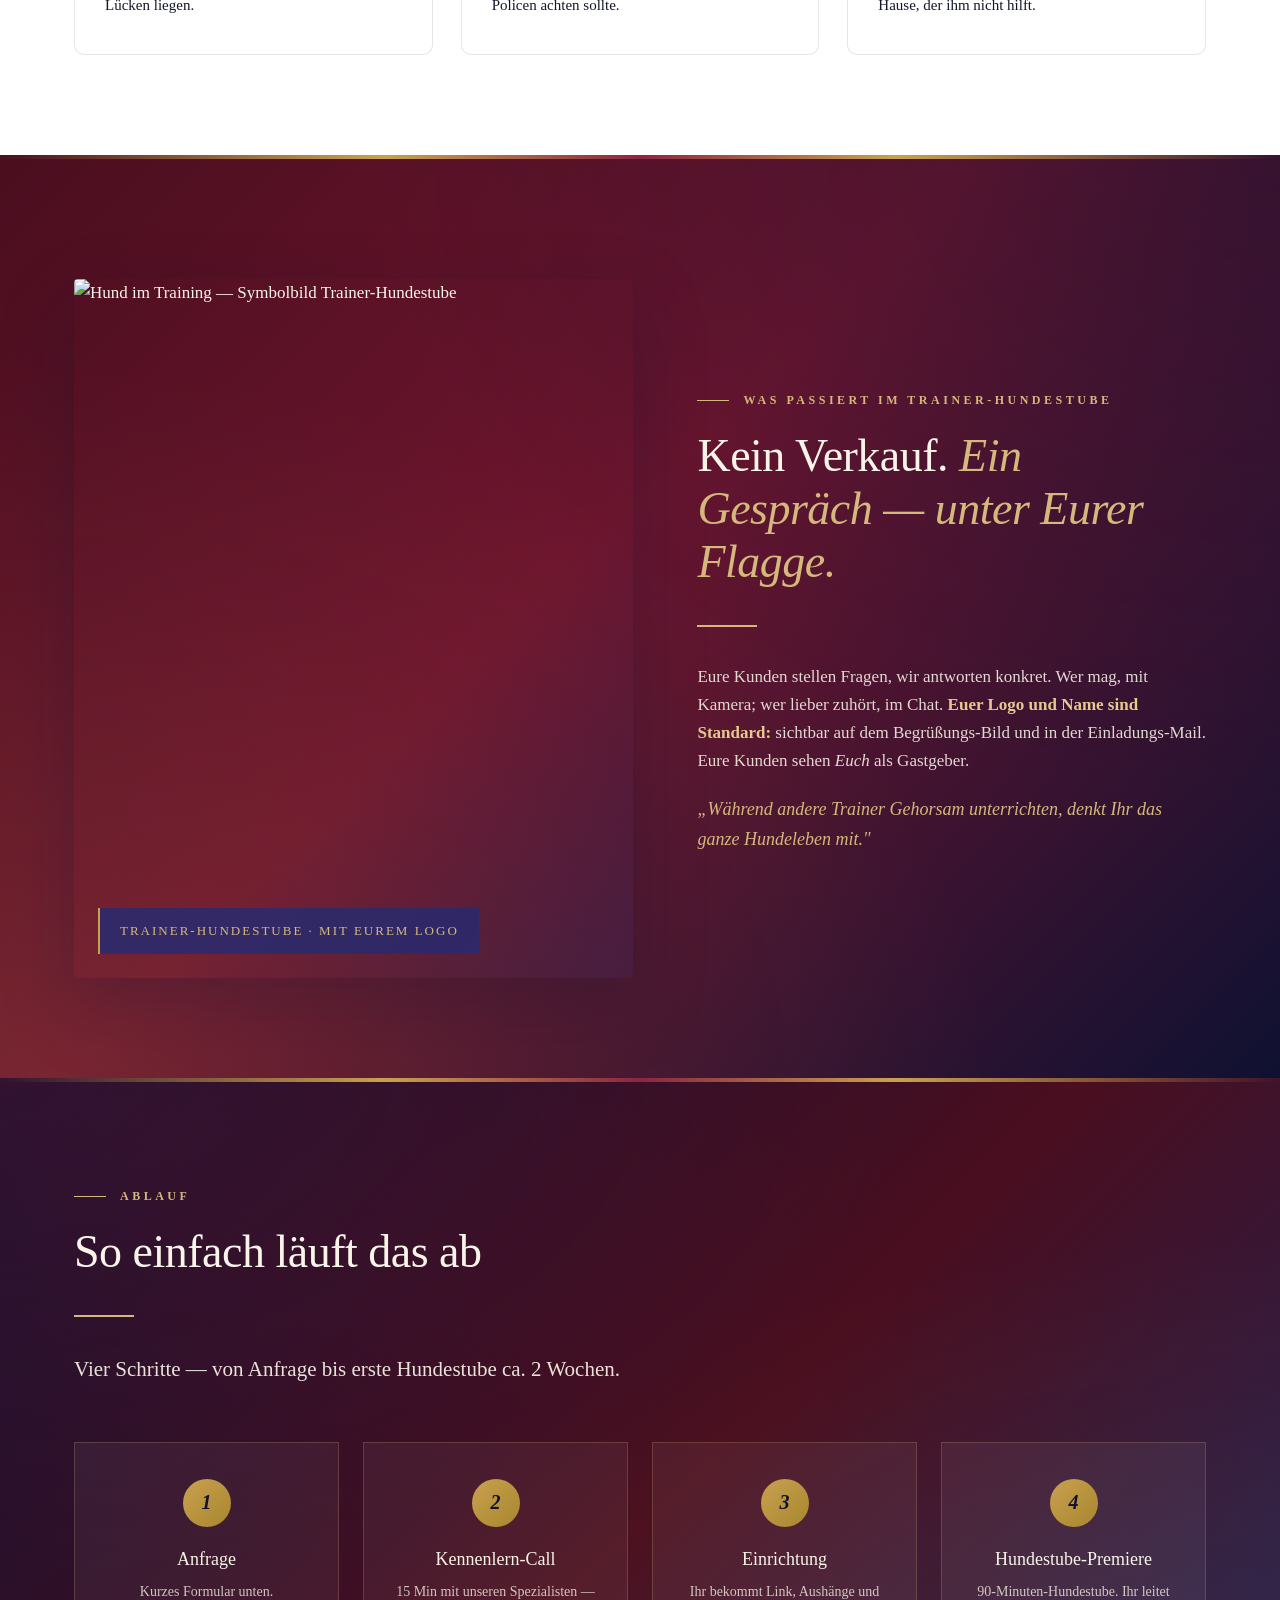
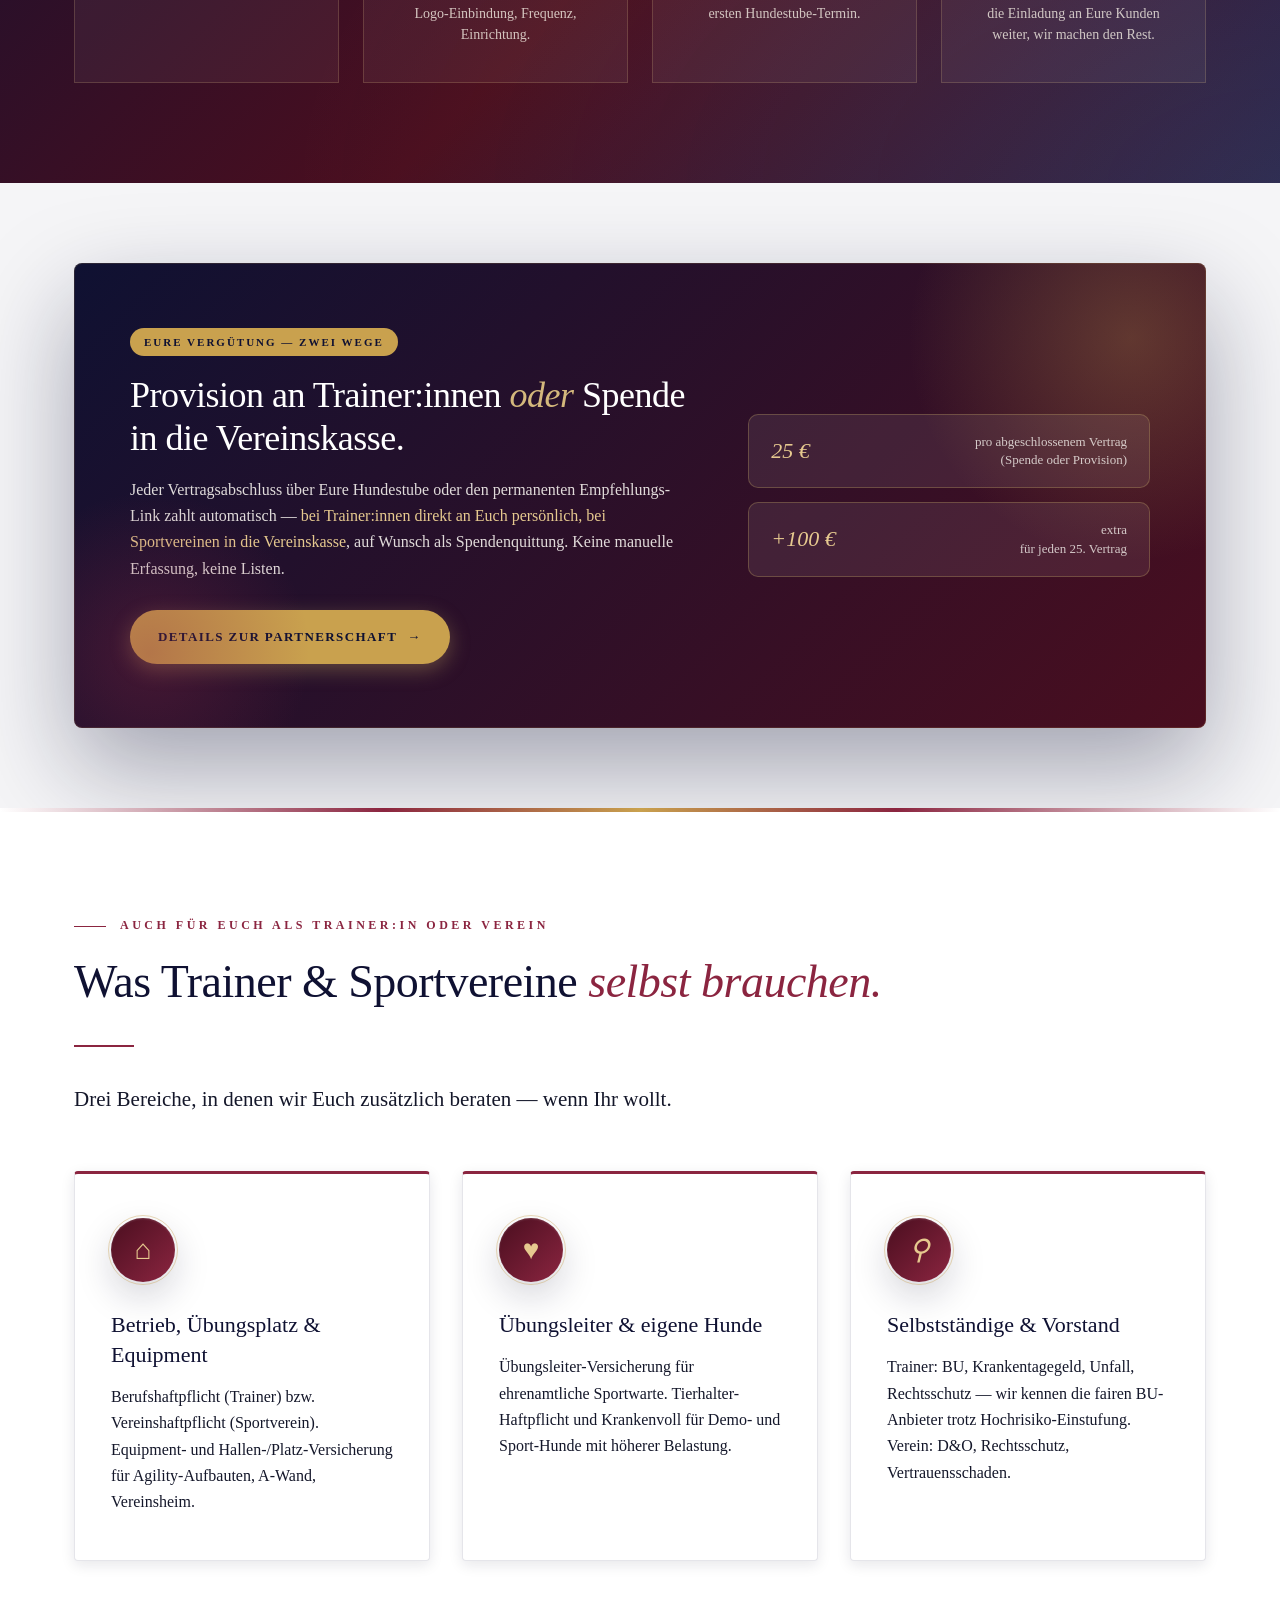
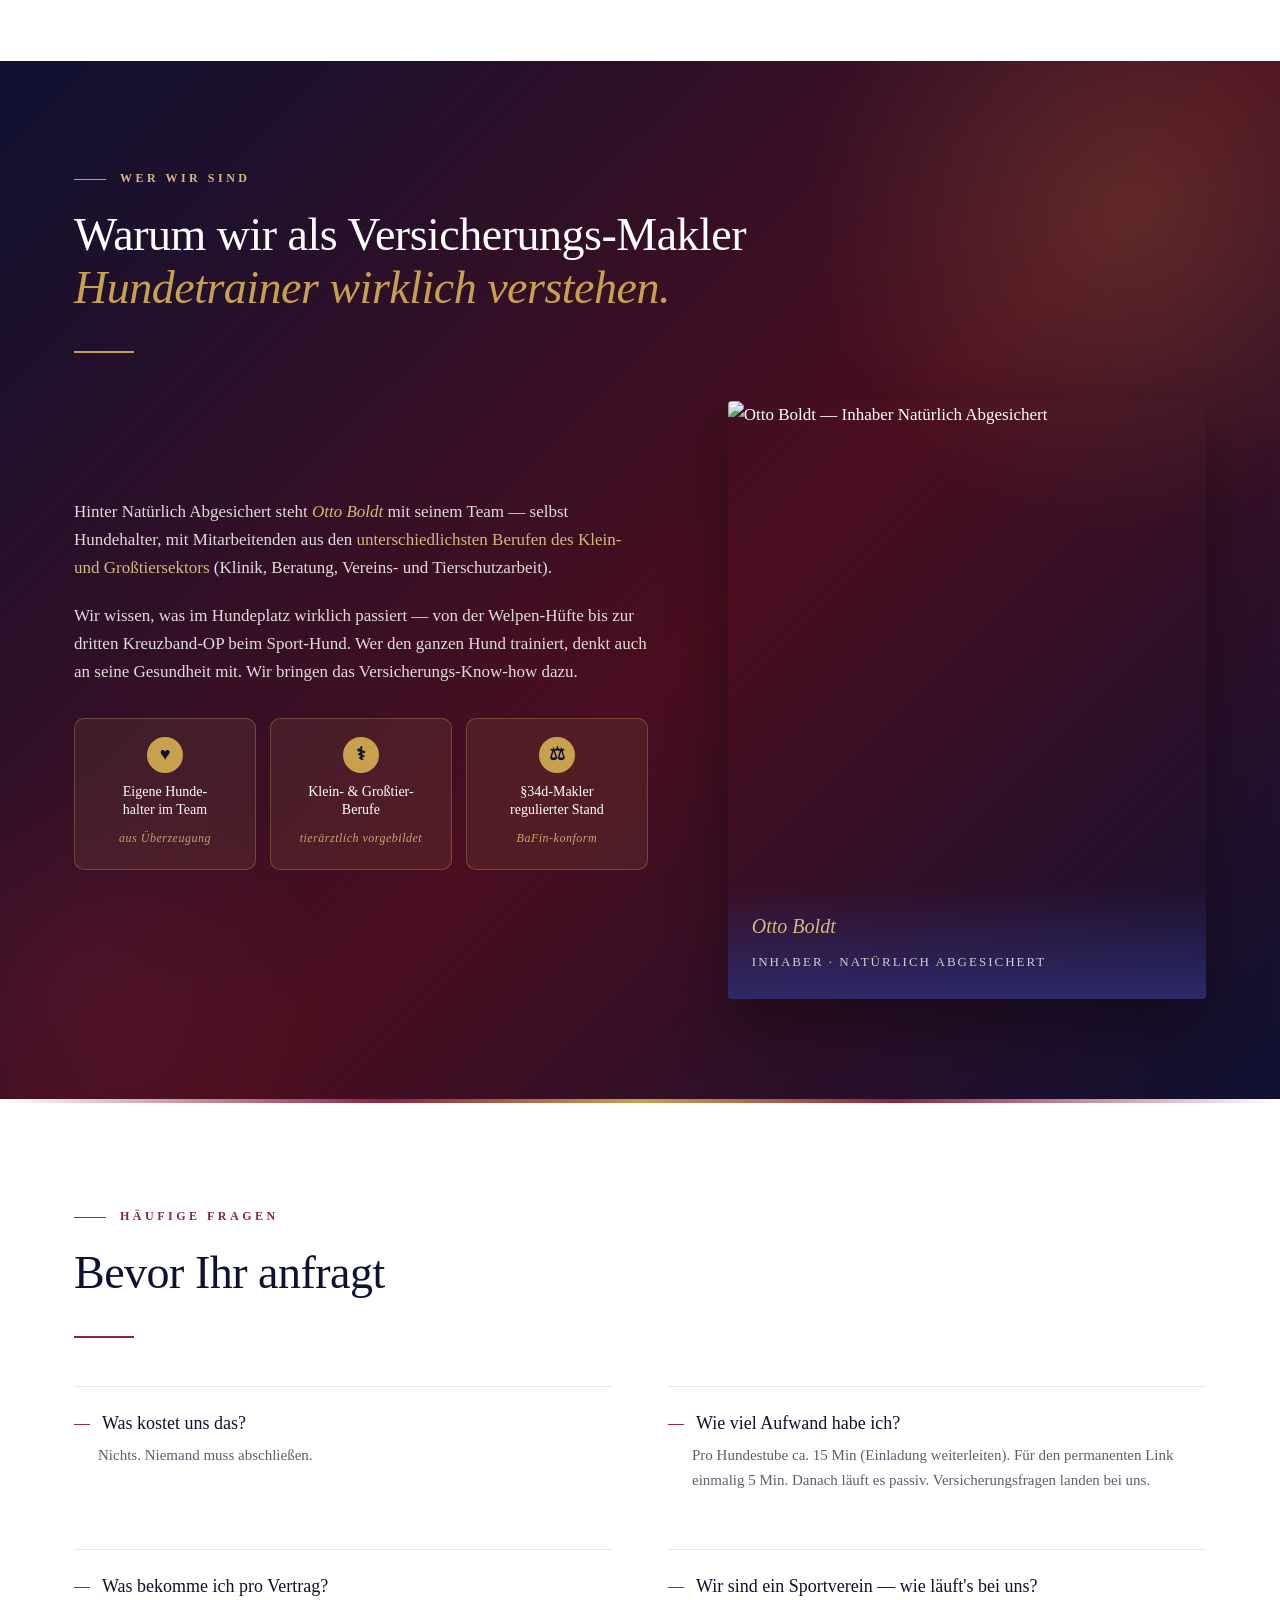
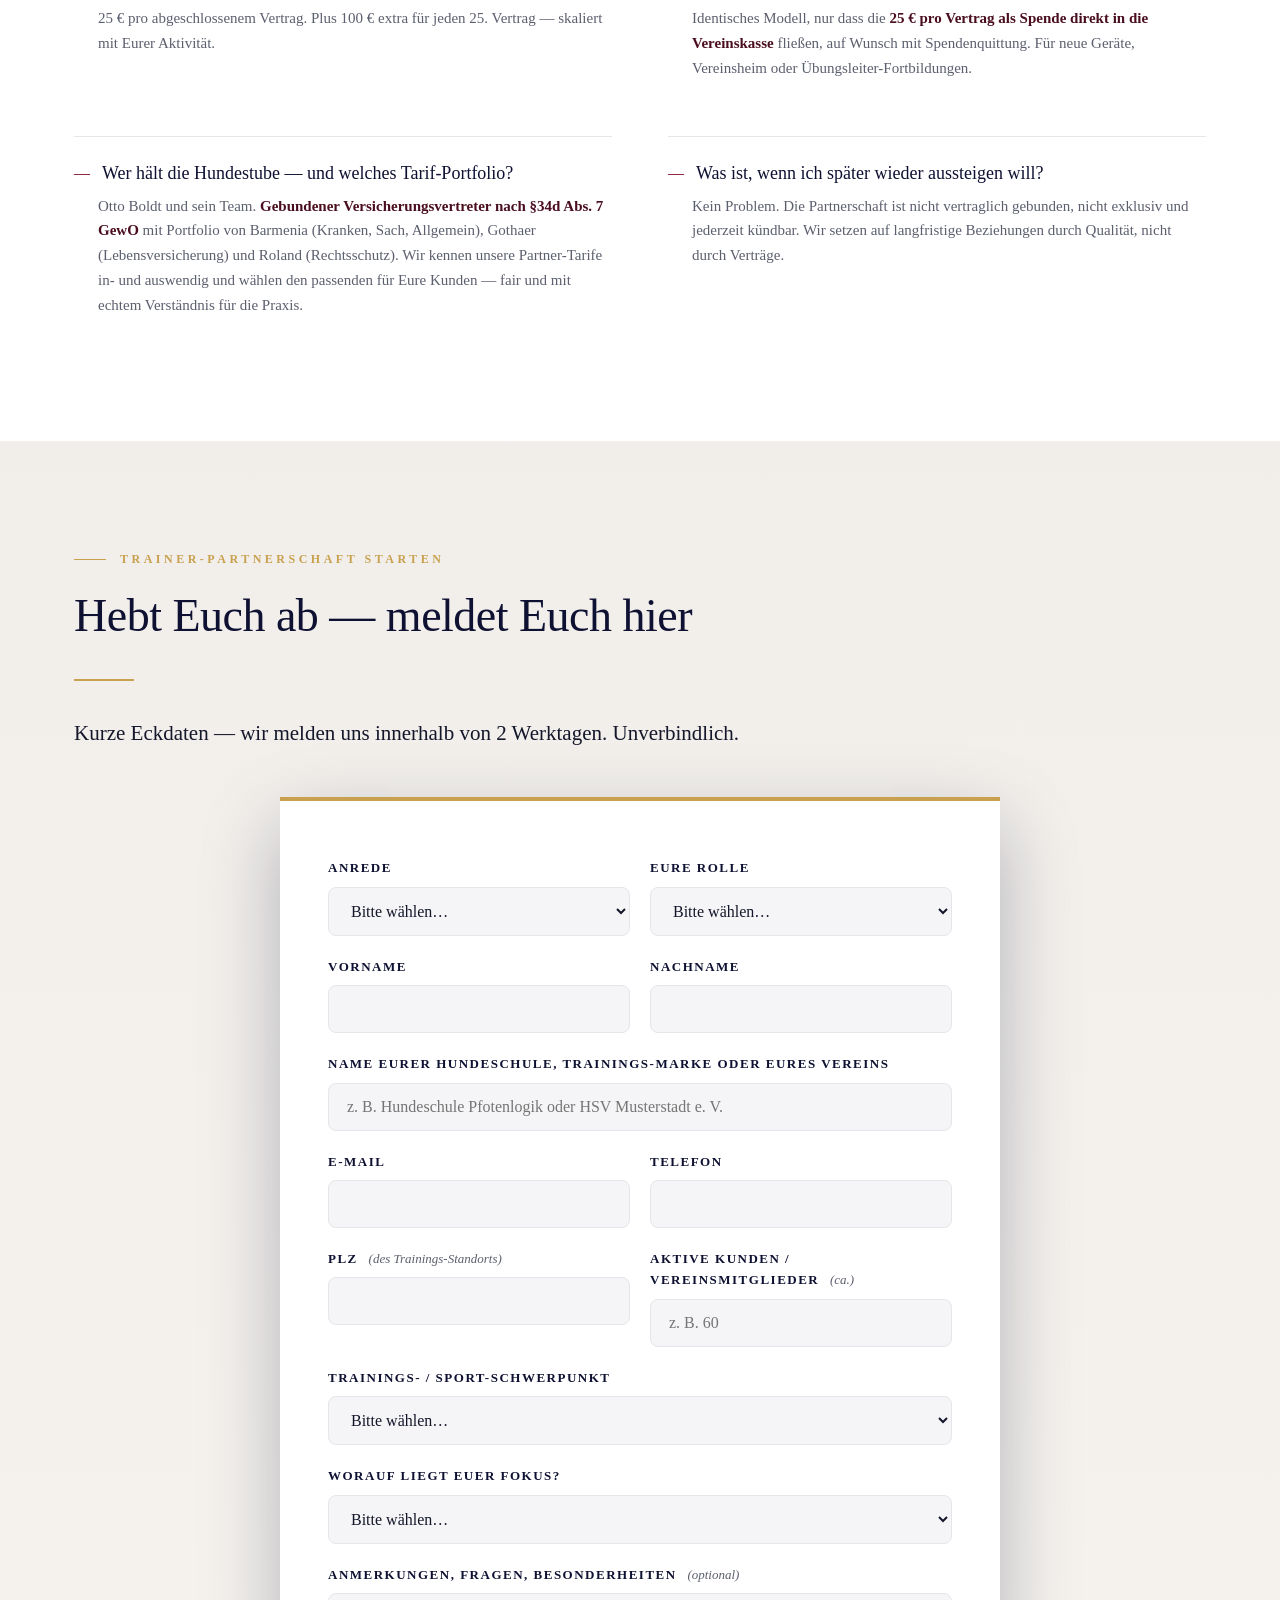
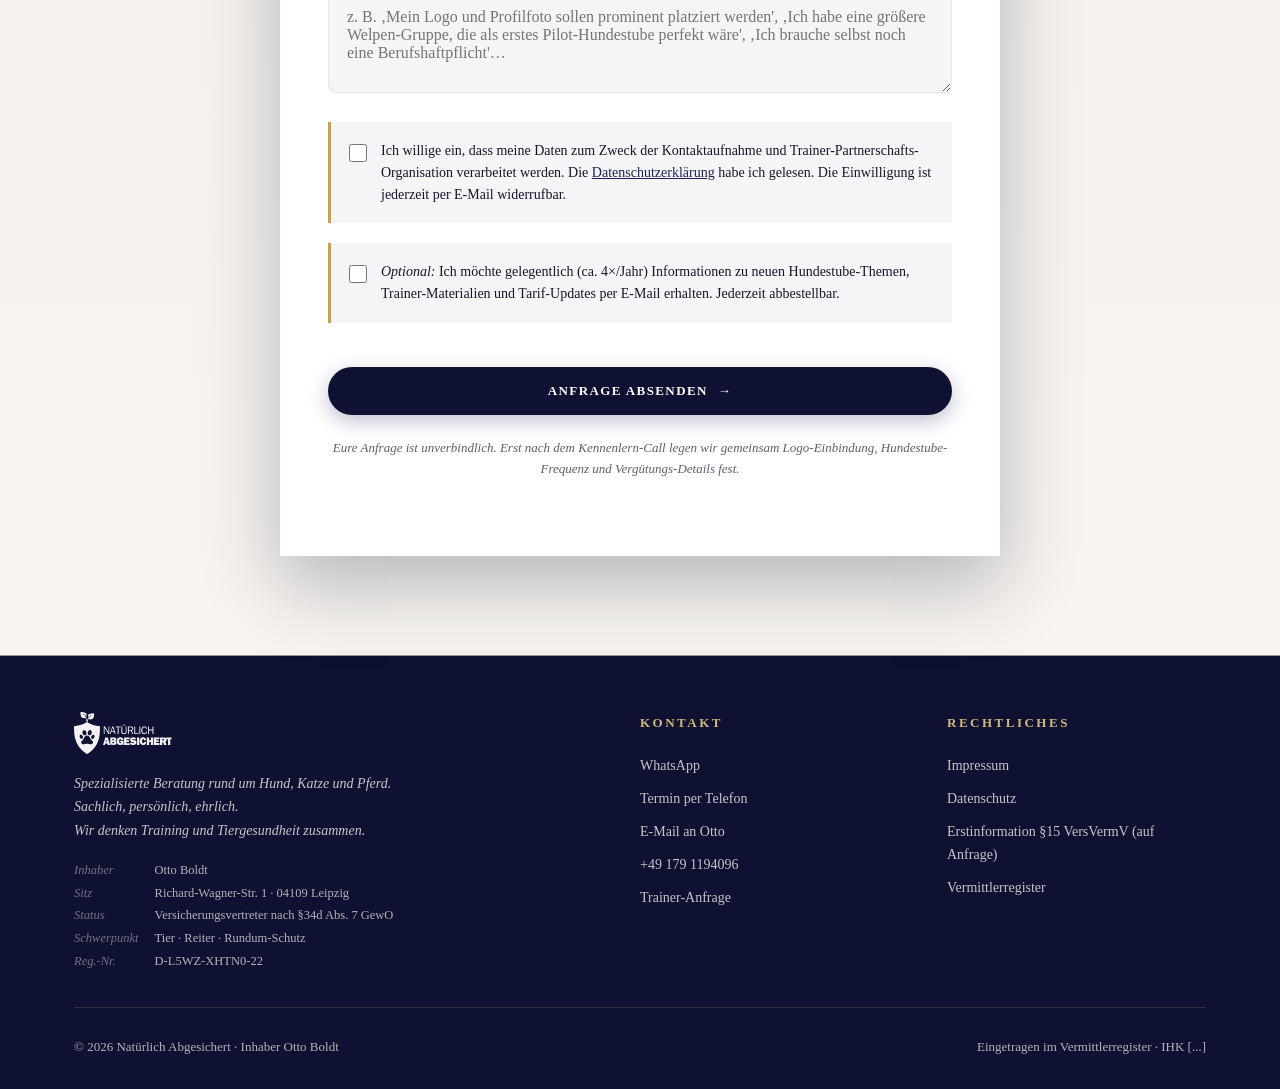
==== commit ef1bcf11: "fix: doppelte "Natuerlich Abgesichert" h4 im Footer entfernt Das Logo zeigt den Brand-Namen bereits " ====
--- a/hundetrainer/index.html
+++ b/hundetrainer/index.html
@@ -2189,7 +2189,6 @@
     <div class="footer-grid">
       <div>
         <img src="../assets/logo.svg" alt="Natürlich Abgesichert" class="footer-logo">
-        <h4>Natürlich Abgesichert</h4>
         <p style="font-style: italic; line-height: 1.7; color: rgba(250, 247, 242, 0.78); margin-bottom: 18px;">
           Spezialisierte Beratung rund um Hund, Katze und Pferd.<br>
           Sachlich, persönlich, ehrlich.<br>
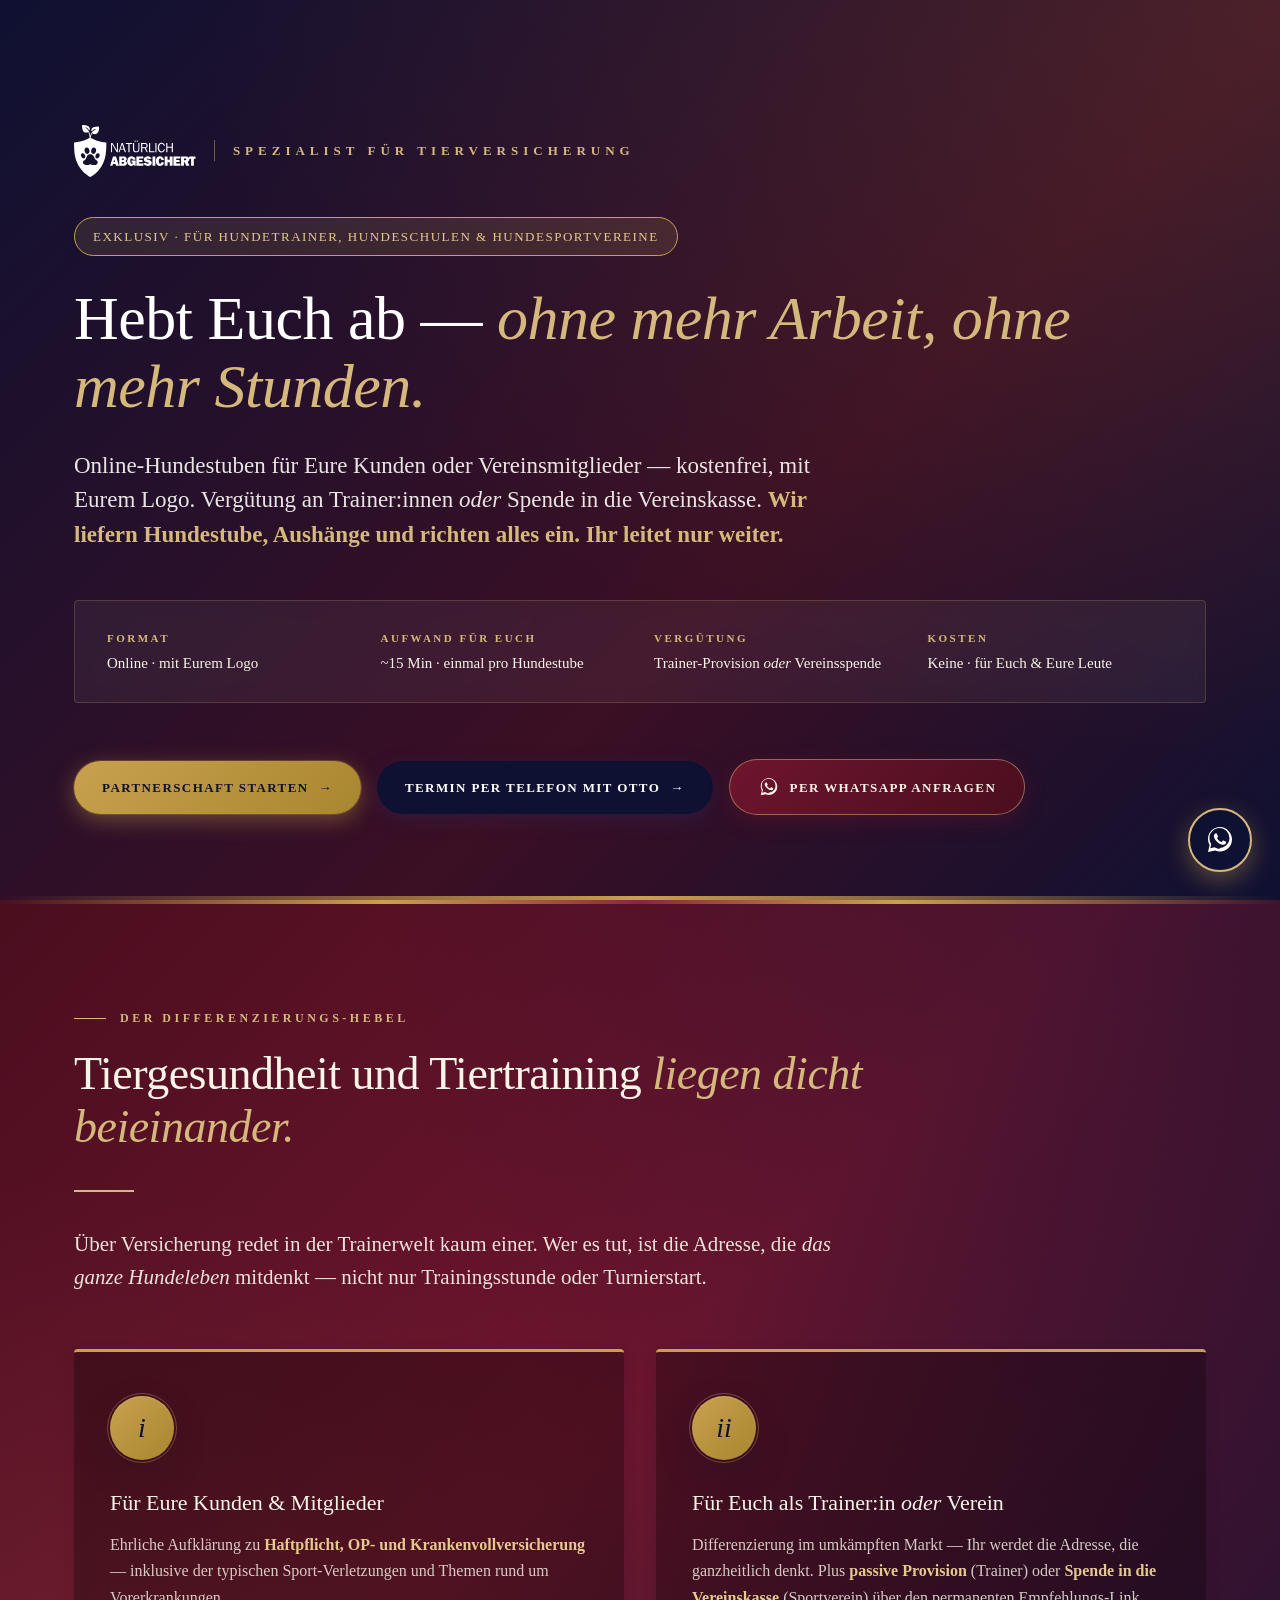
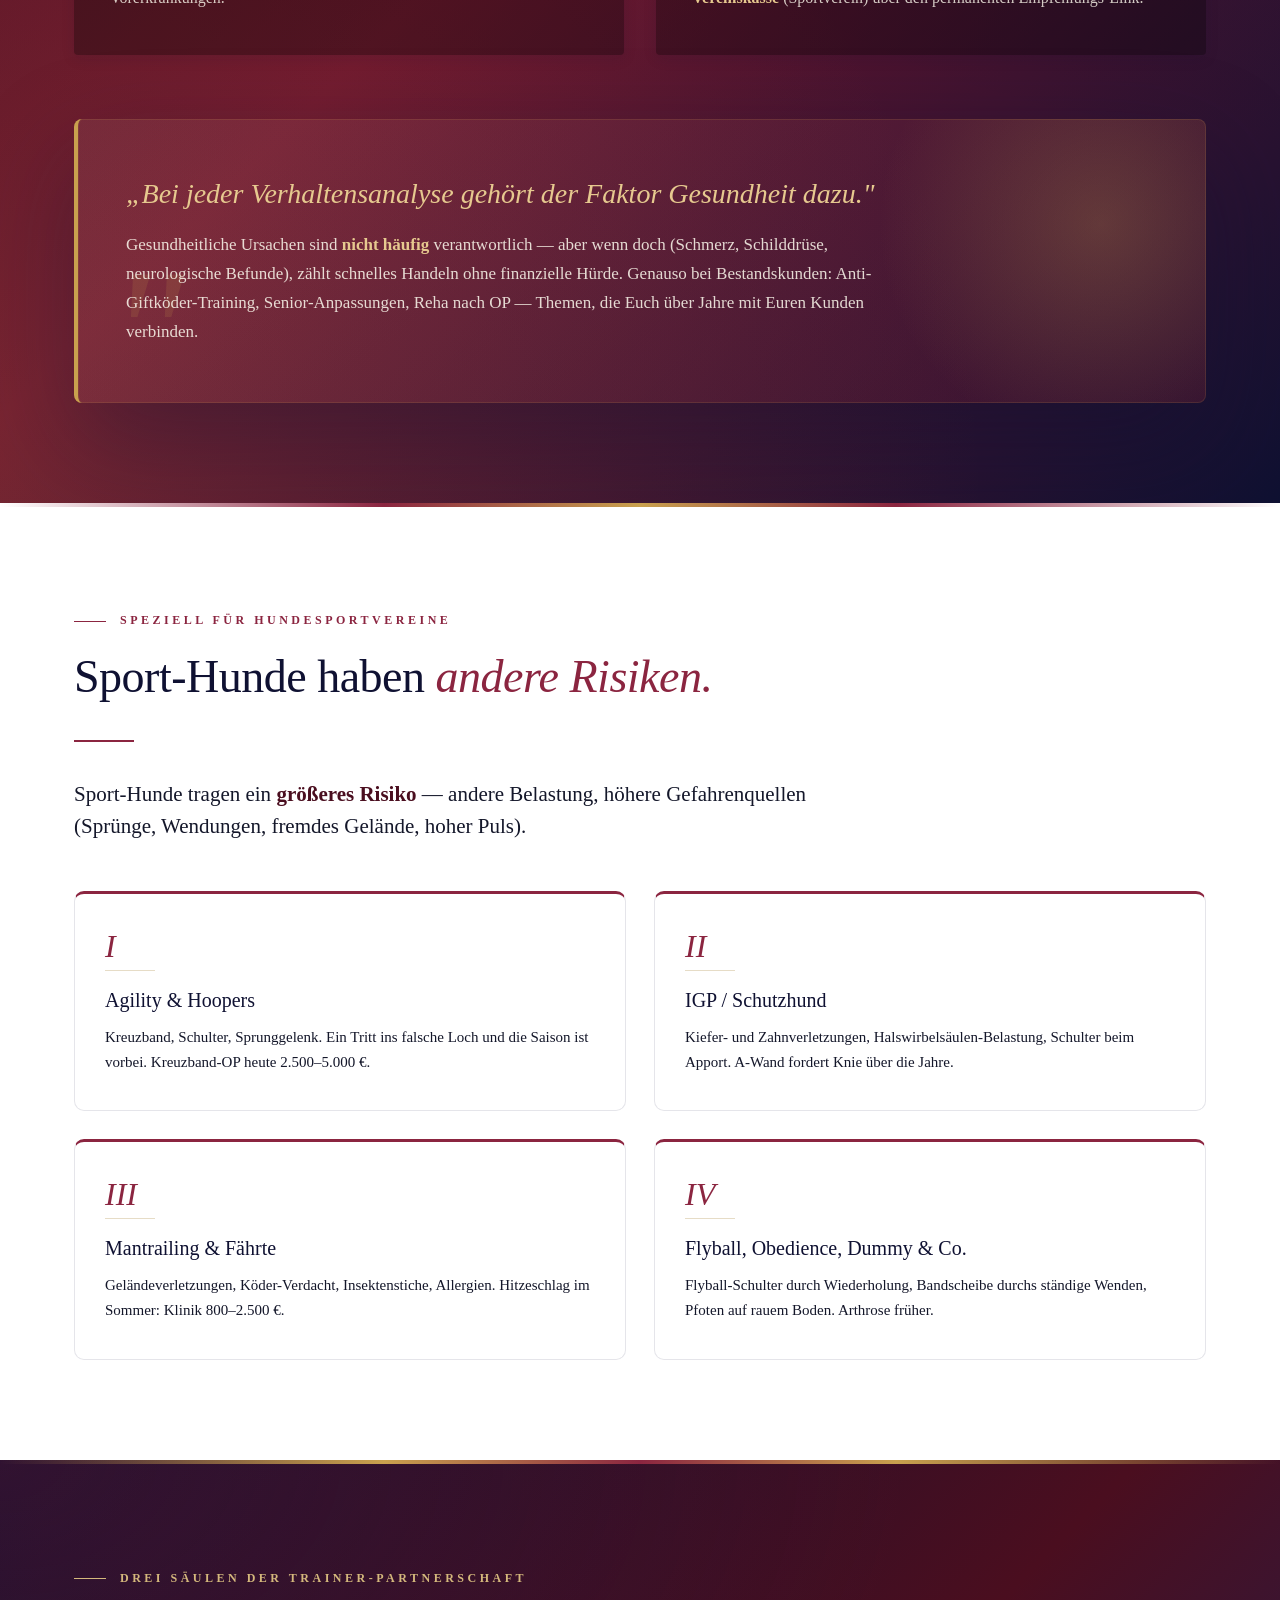
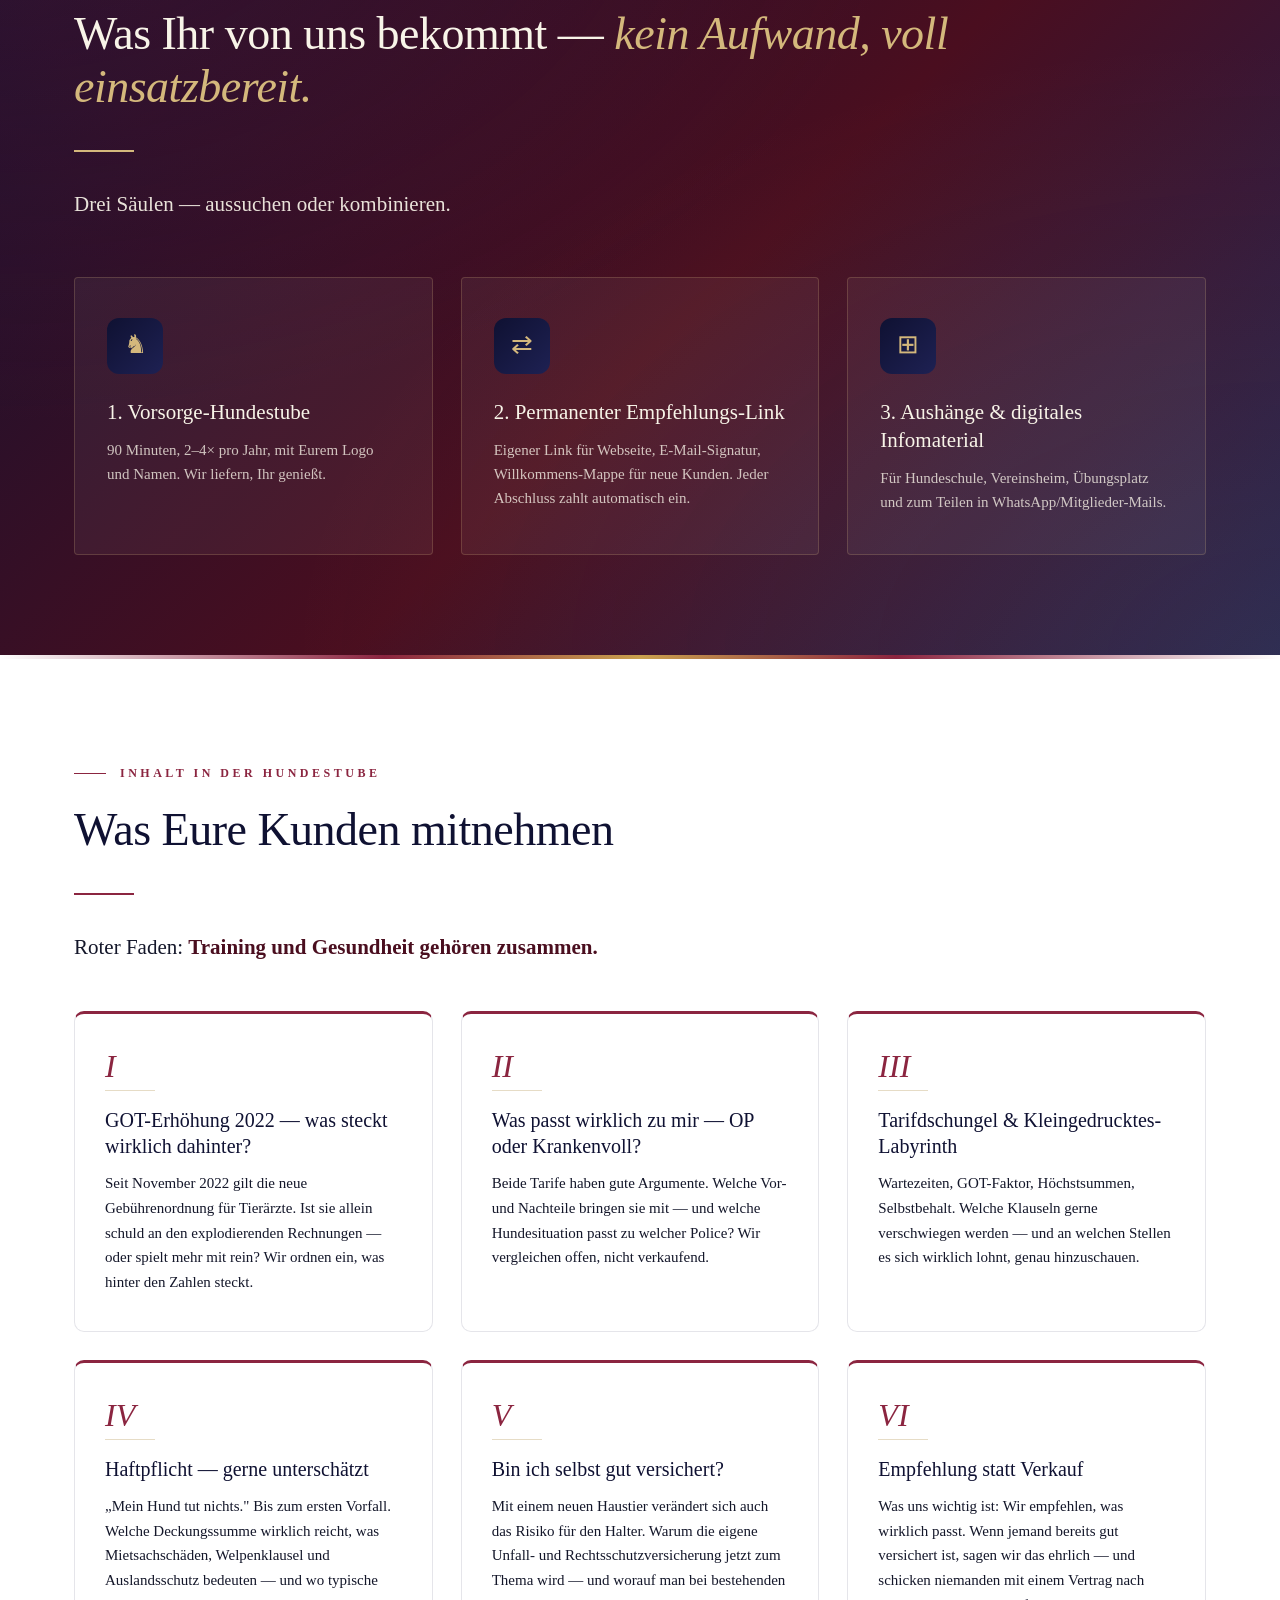
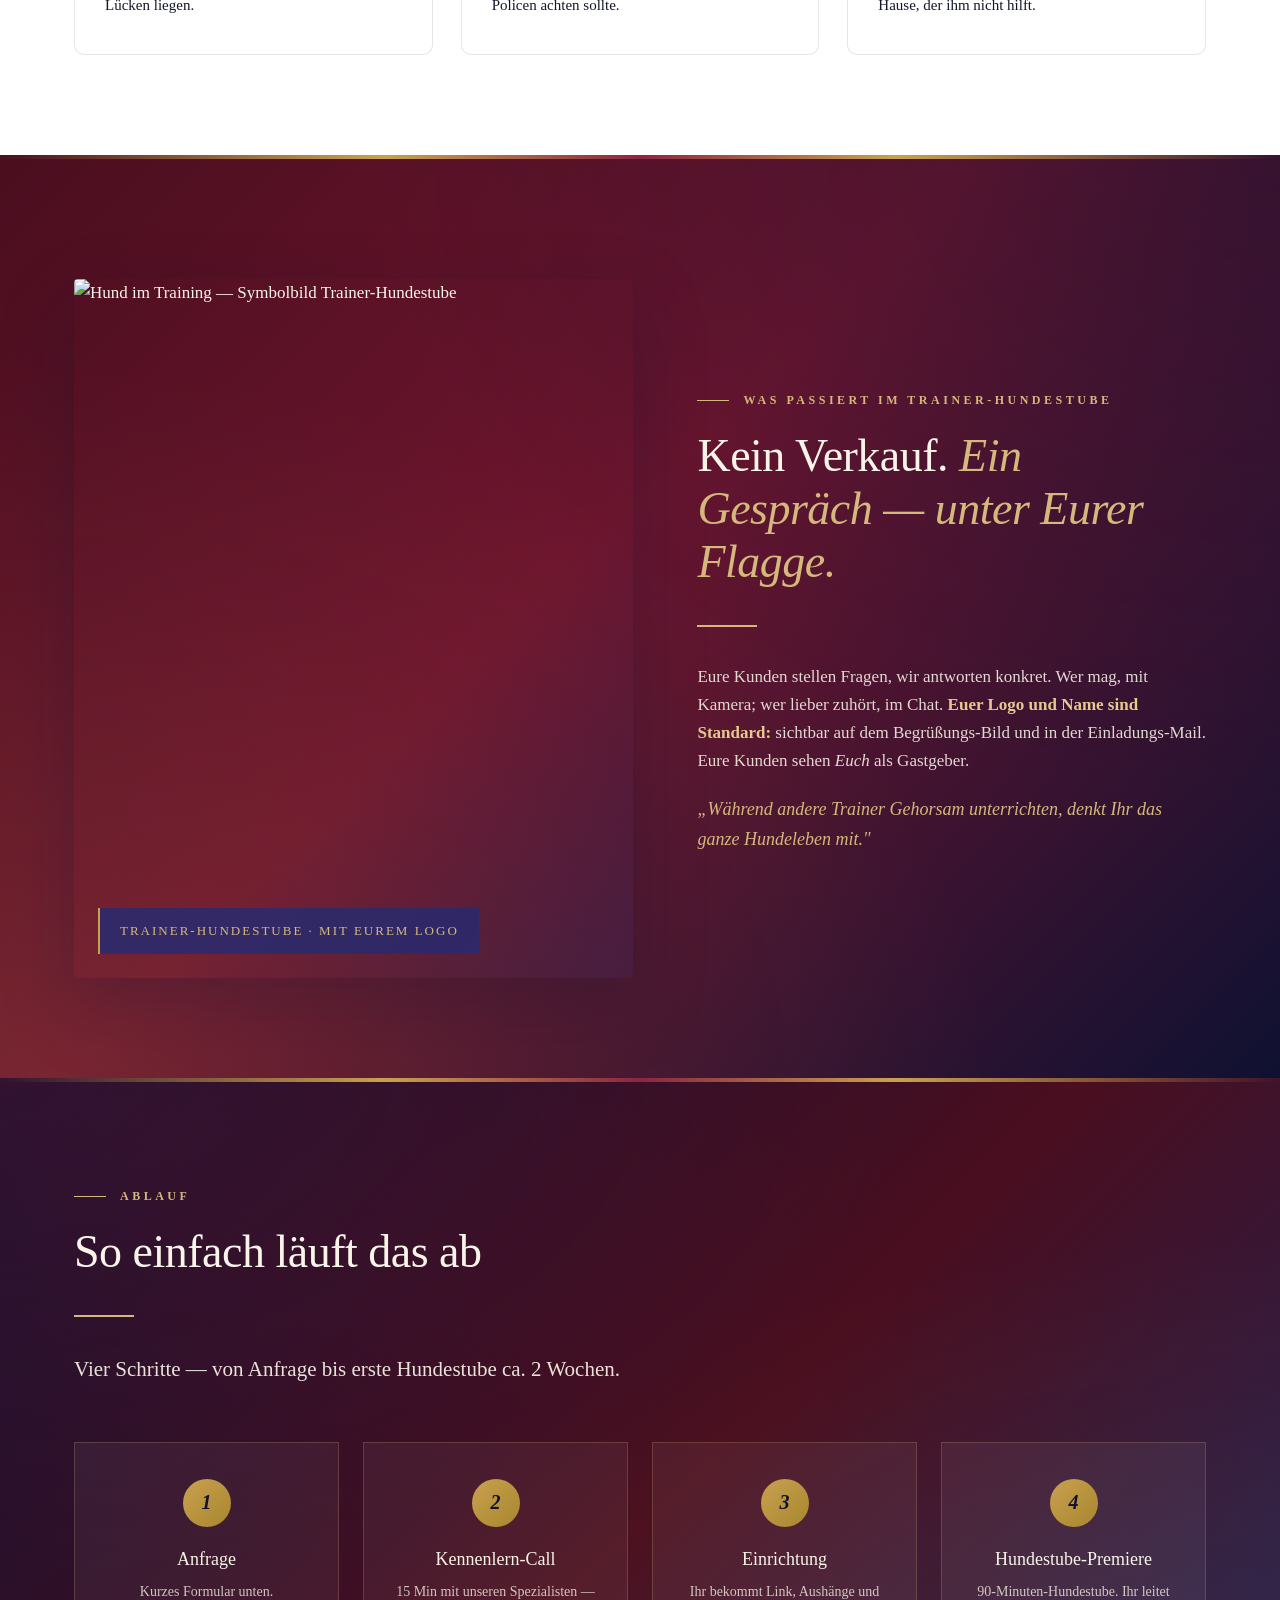
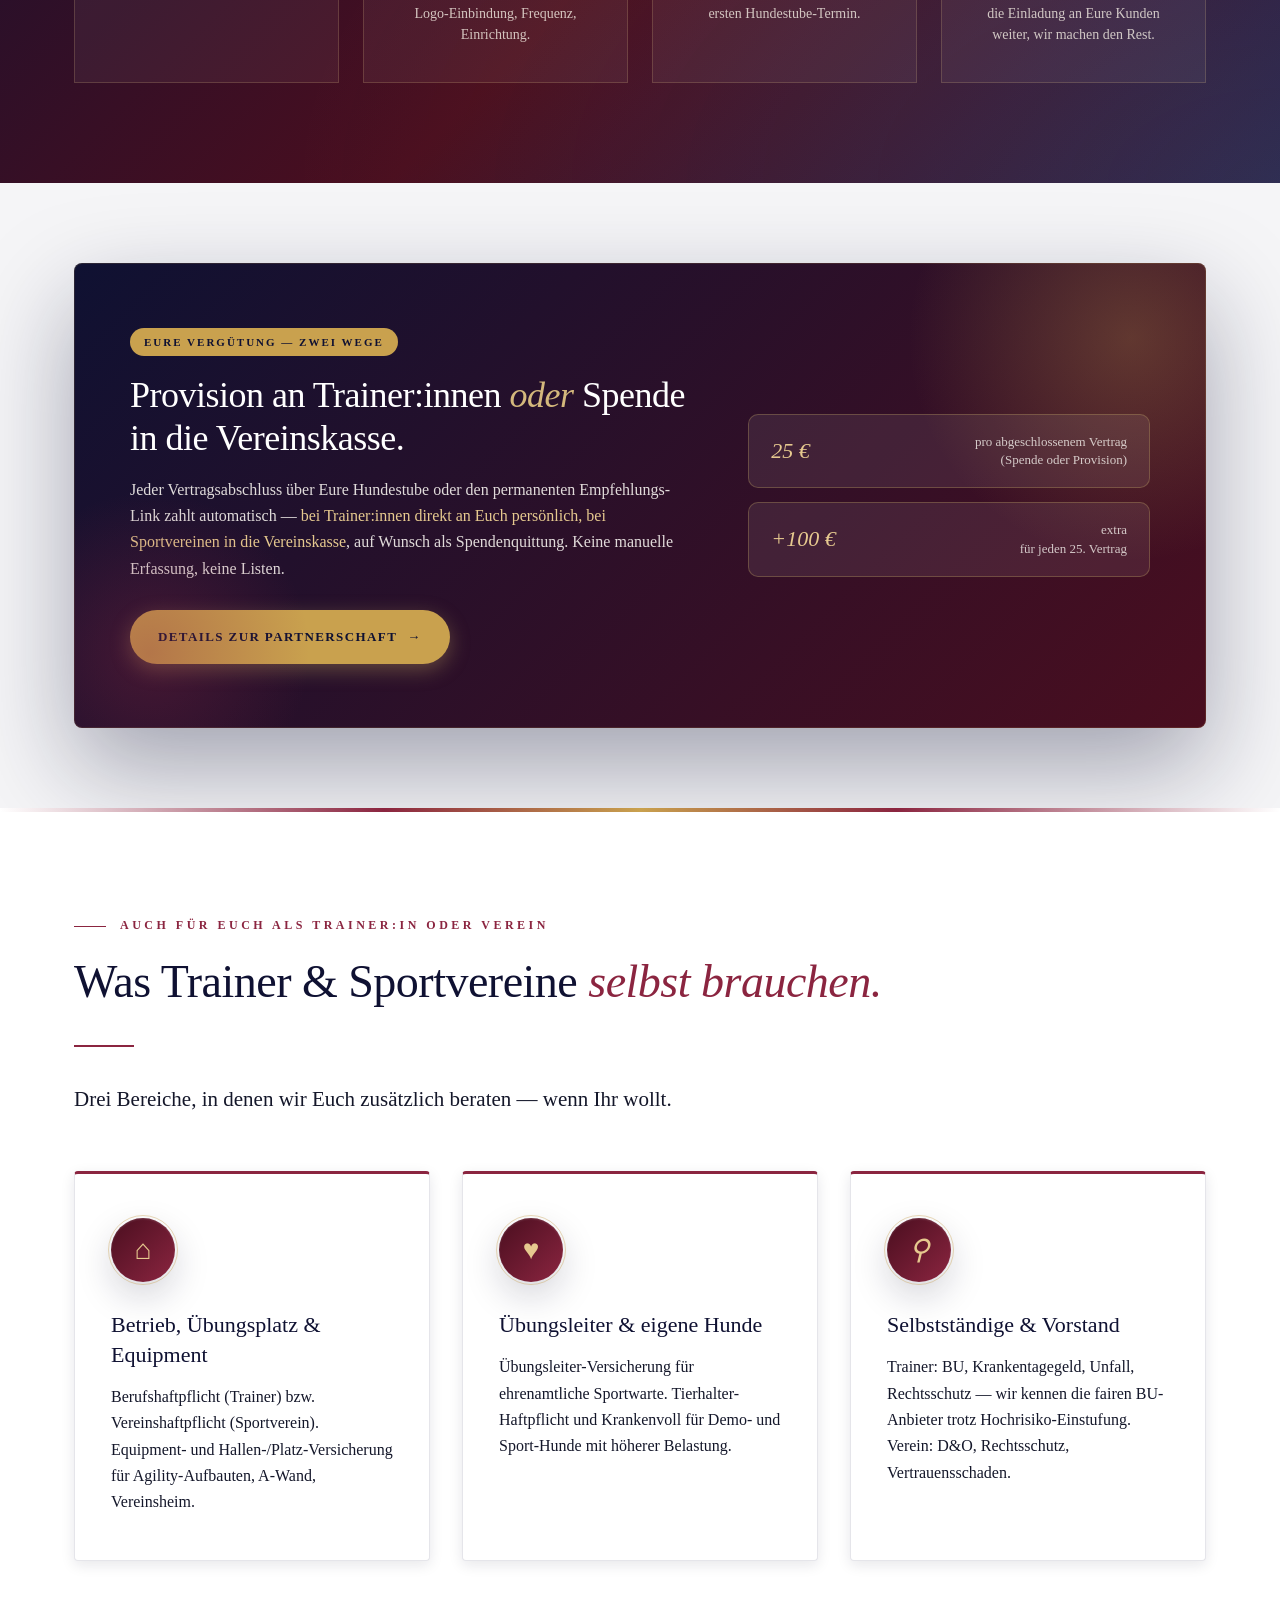
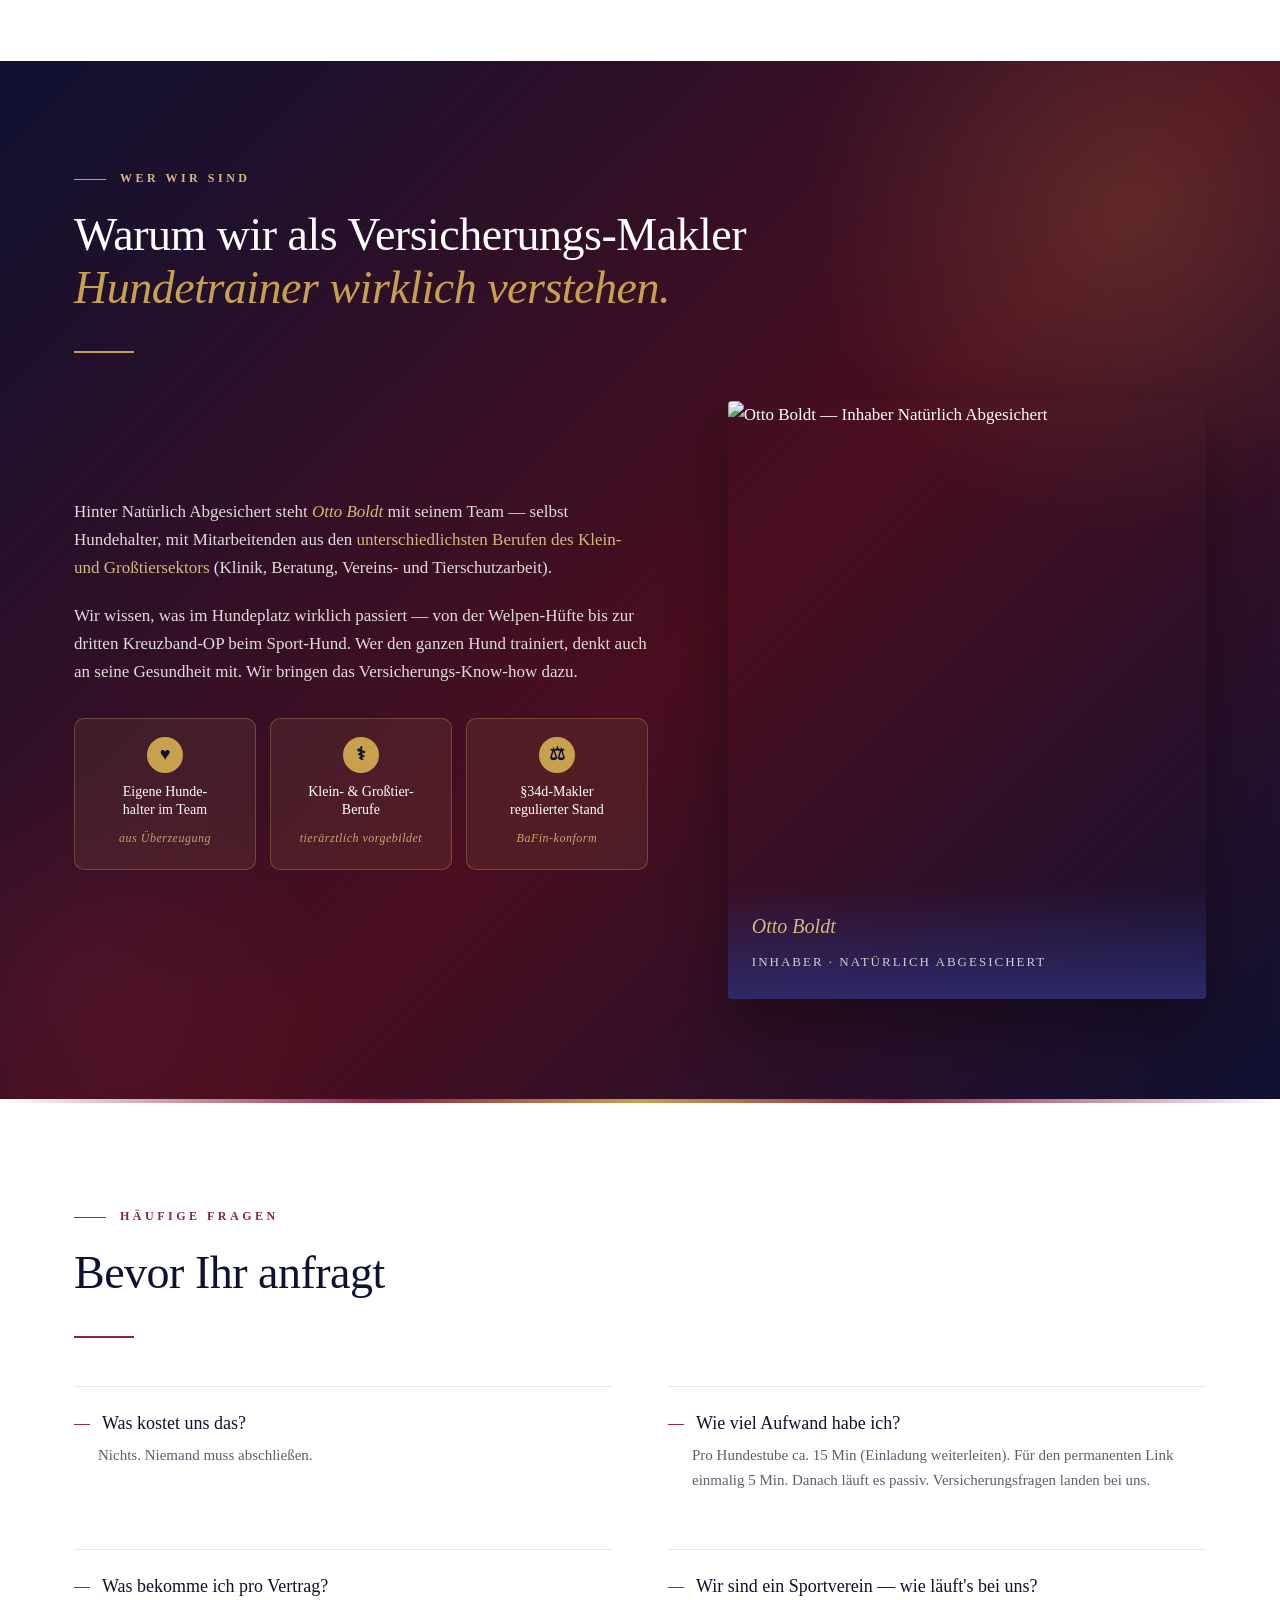
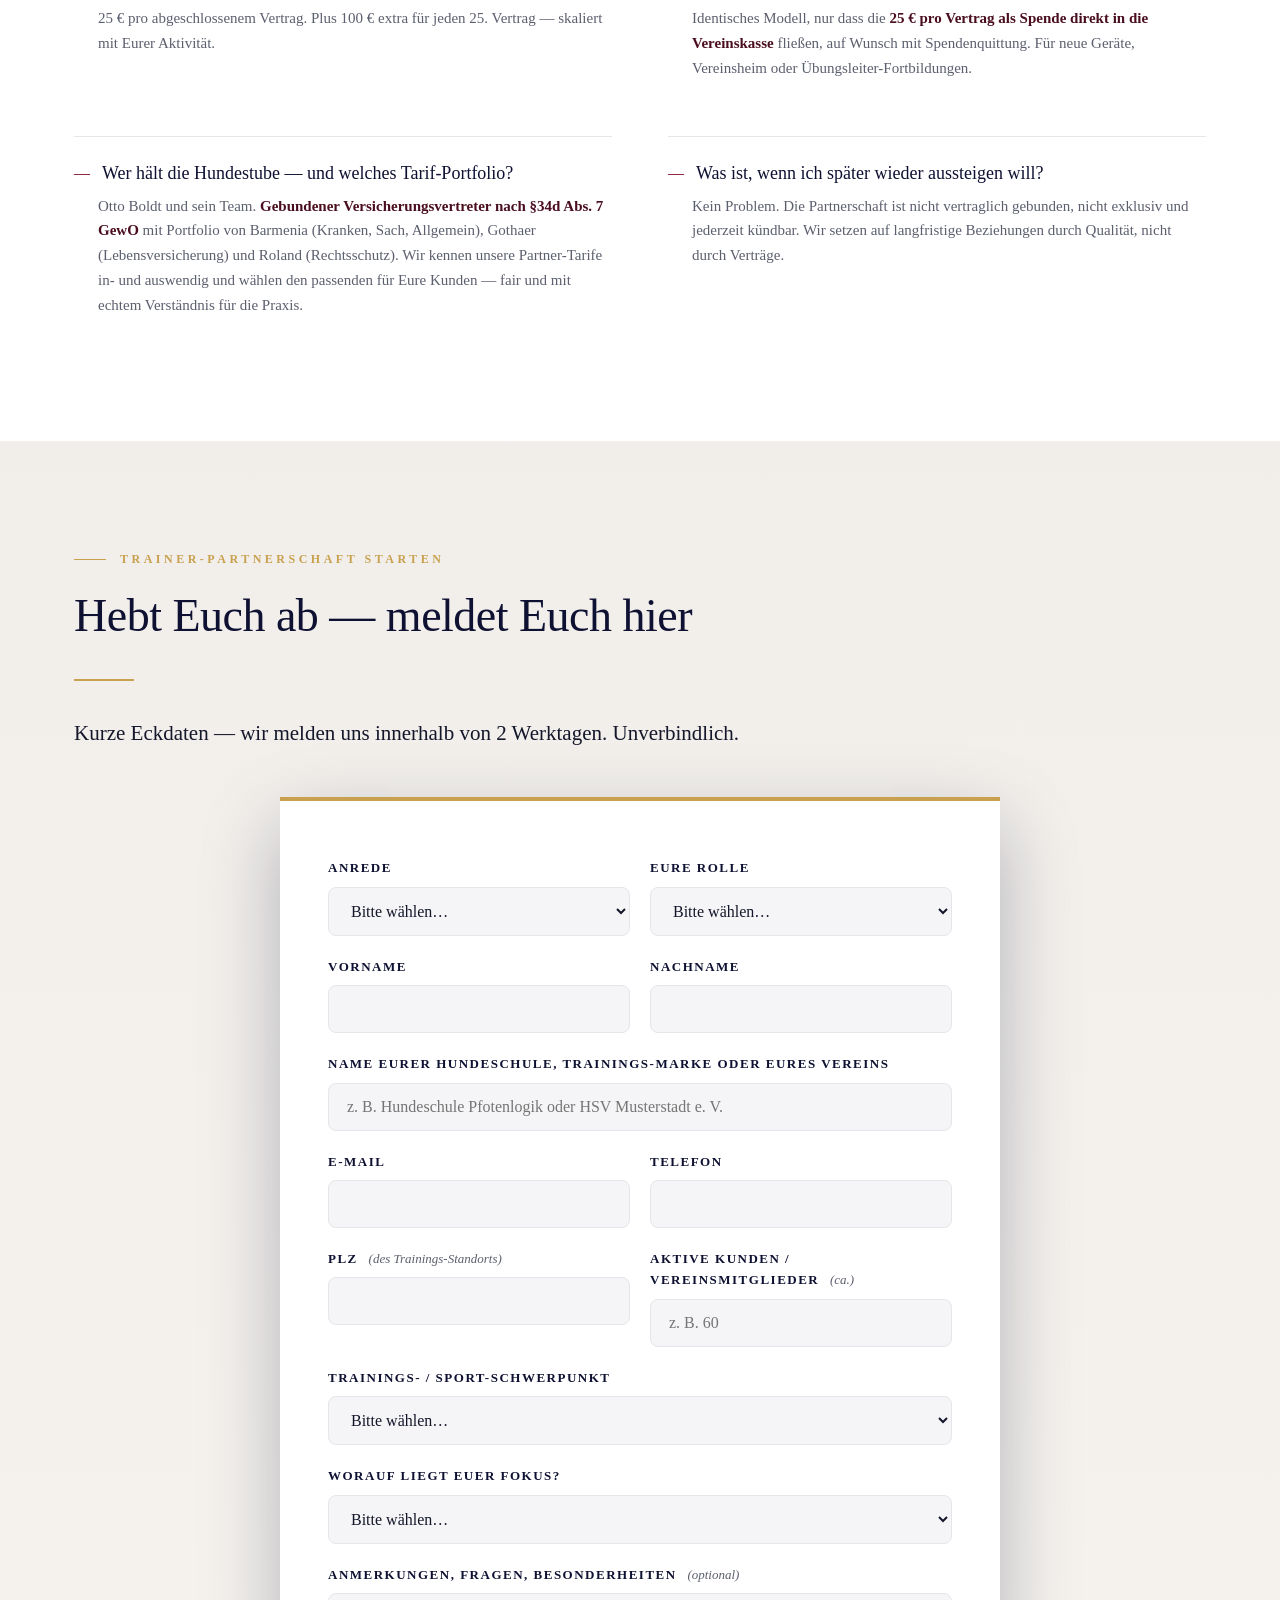
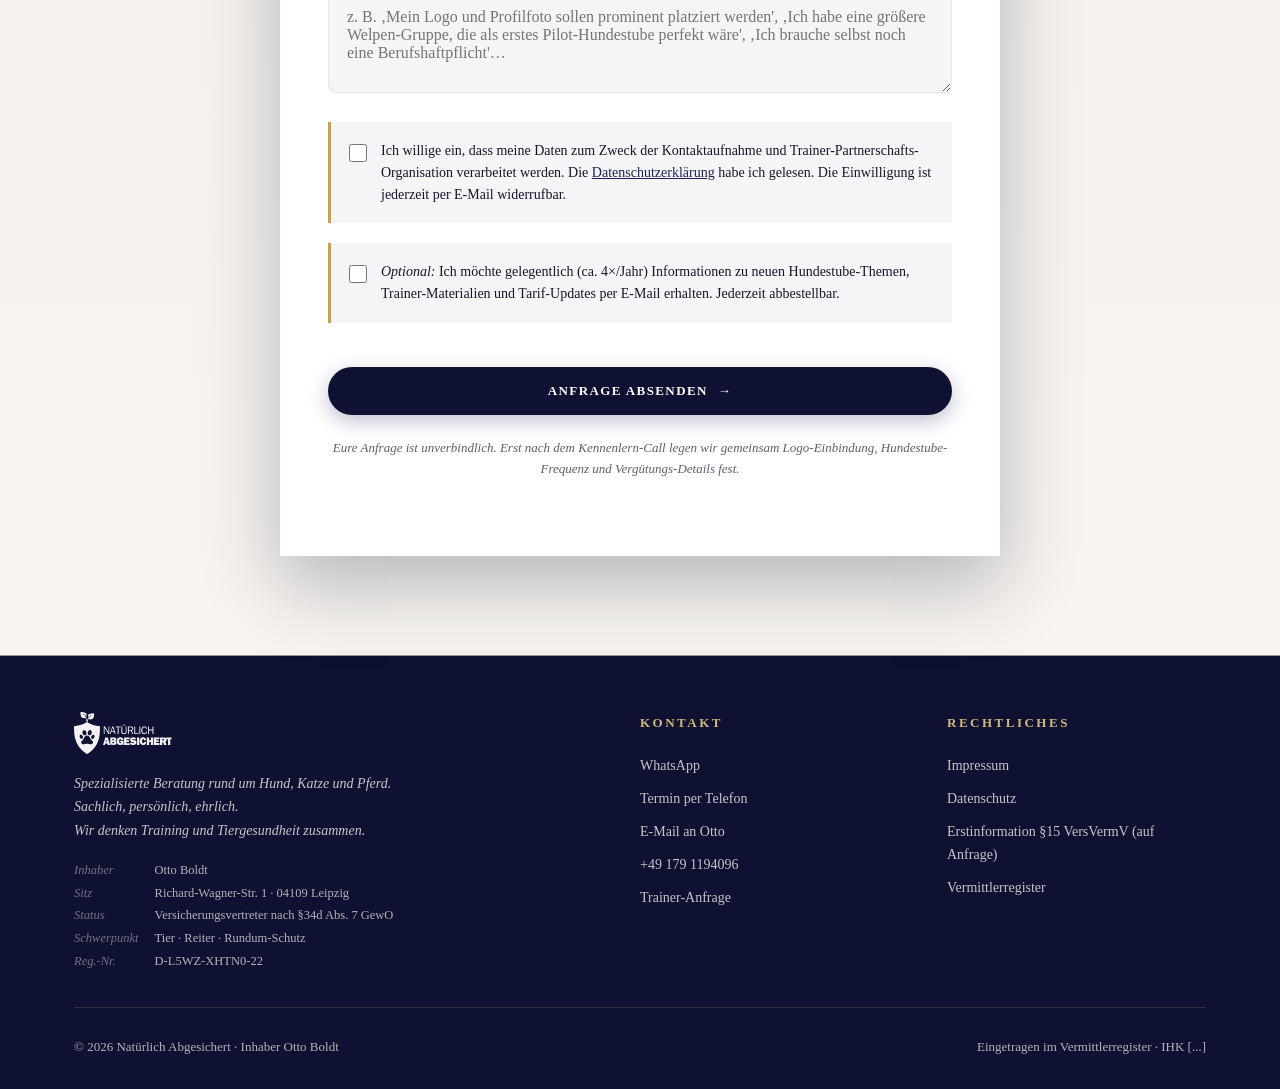
==== commit e9e80040: "design: WhatsApp-Floating-Button - gruen raus, royal+gold rein (wie Pferdeseite) Kim Feedback: das k" ====
--- a/hundetrainer/index.html
+++ b/hundetrainer/index.html
@@ -1417,26 +1417,27 @@
     position: fixed;
     bottom: 28px; right: 28px;
     width: 64px; height: 64px;
-    background: #25D366;
+    background: var(--royal-deep);
+    border: 2px solid var(--gold-soft);
     color: #fff;
     border-radius: 50%;
     display: flex;
     align-items: center;
     justify-content: center;
     text-decoration: none;
-    box-shadow: 0 8px 24px rgba(37, 211, 102, 0.4);
+    box-shadow: 0 8px 24px rgba(201, 161, 78, 0.40);
     z-index: 999;
     transition: all 0.3s ease;
     animation: waPulse 2.5s ease-in-out infinite;
   }
   .whatsapp-float:hover {
     transform: scale(1.1) rotate(-8deg);
-    box-shadow: 0 14px 32px rgba(37, 211, 102, 0.55);
+    box-shadow: 0 14px 32px rgba(201, 161, 78, 0.45);
   }
   .whatsapp-float svg { width: 32px; height: 32px; fill: currentColor; }
   @keyframes waPulse {
-    0%, 100% { box-shadow: 0 8px 24px rgba(37, 211, 102, 0.4), 0 0 0 0 rgba(37, 211, 102, 0); }
-    50% { box-shadow: 0 8px 24px rgba(37, 211, 102, 0.4), 0 0 0 14px rgba(37, 211, 102, 0); }
+    0%, 100% { box-shadow: 0 8px 24px rgba(201, 161, 78, 0.40), 0 0 0 0 rgba(201, 161, 78, 0); }
+    50% { box-shadow: 0 8px 24px rgba(201, 161, 78, 0.40), 0 0 0 14px rgba(201, 161, 78, 0); }
   }
   .whatsapp-float-label {
     position: absolute;
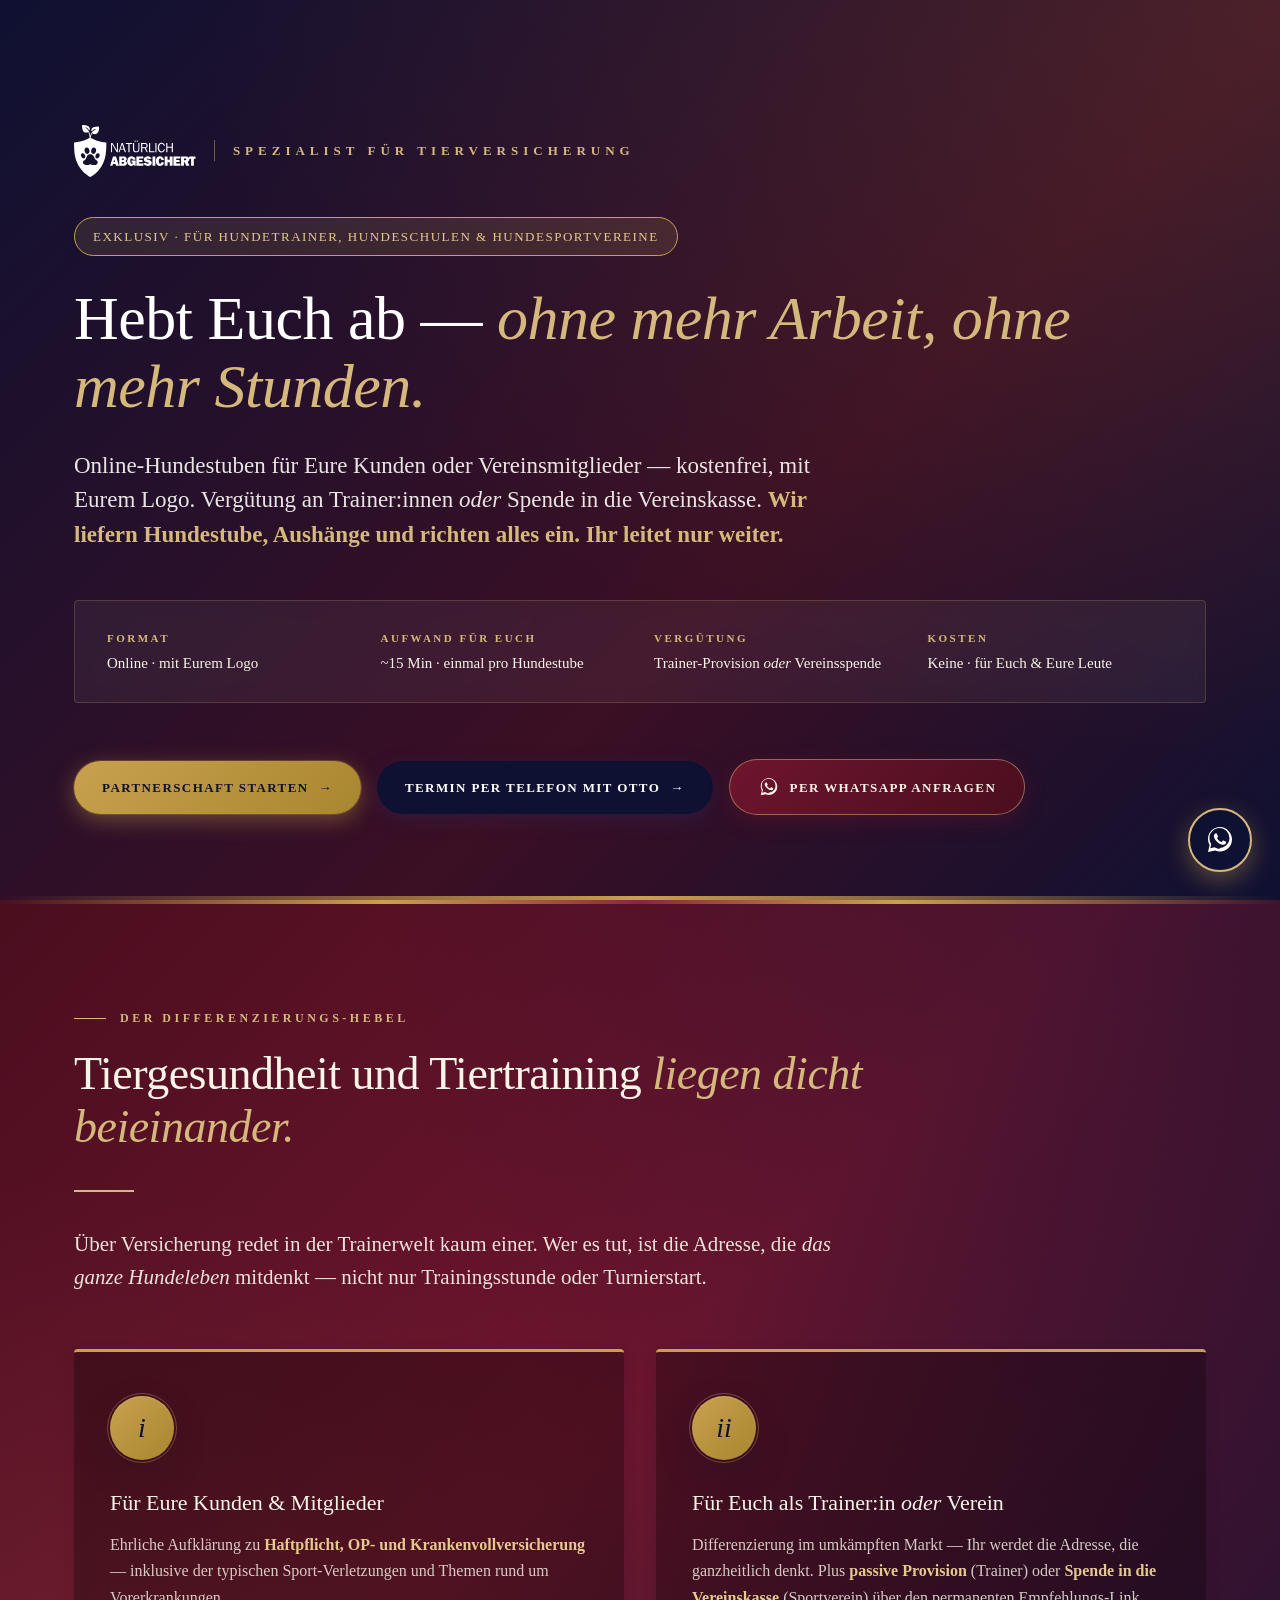
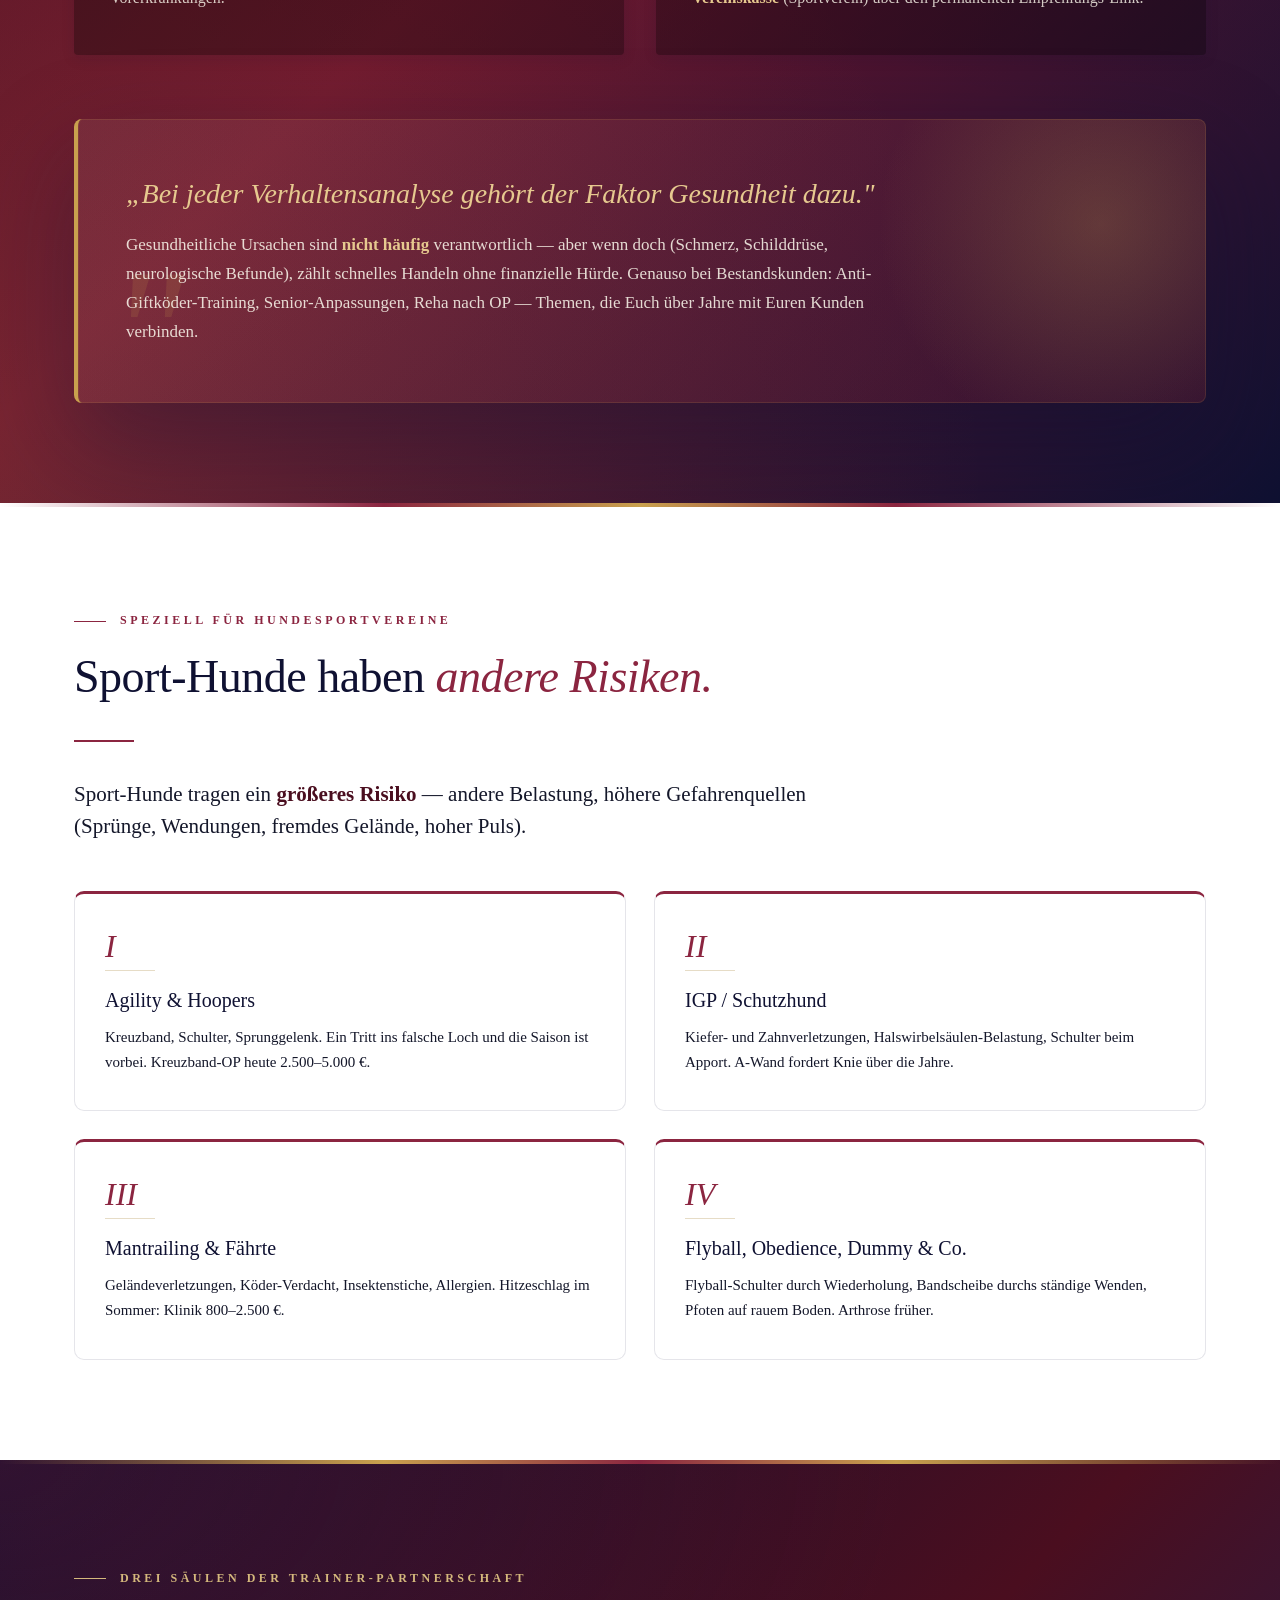
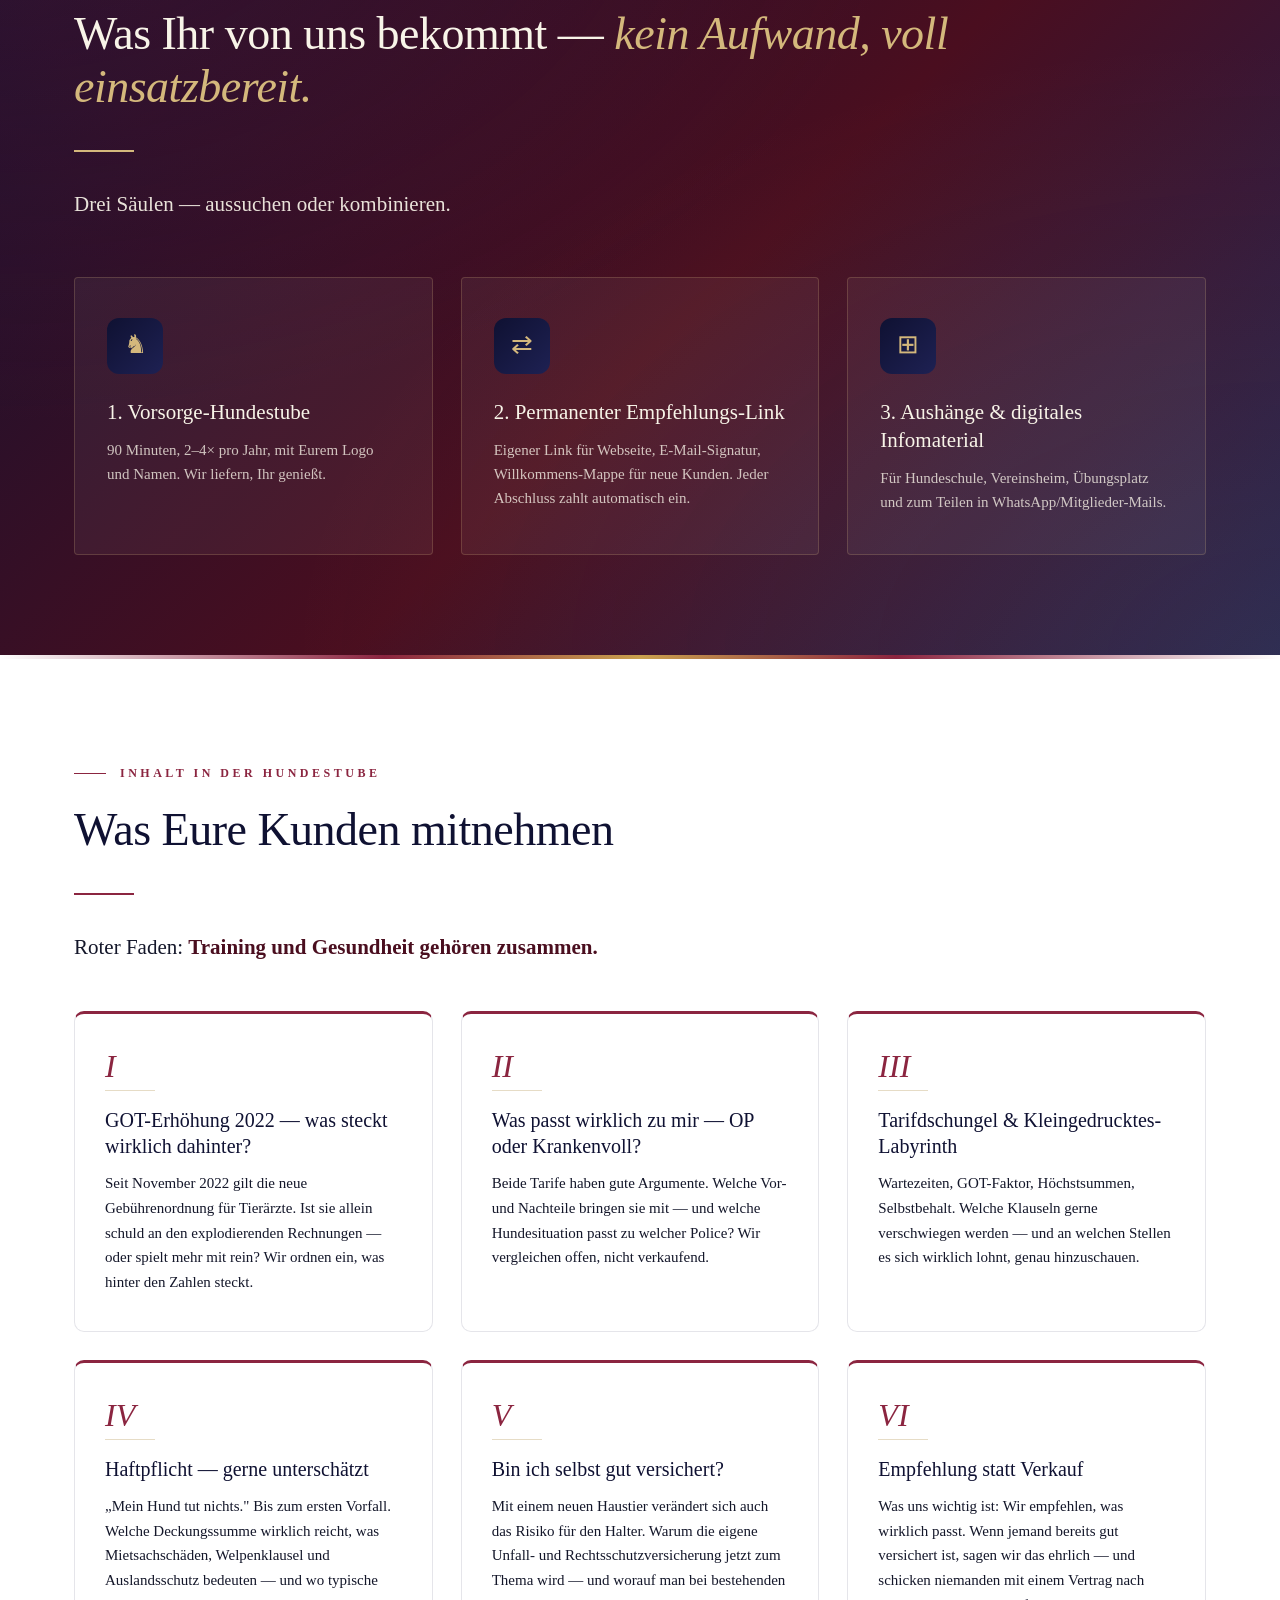
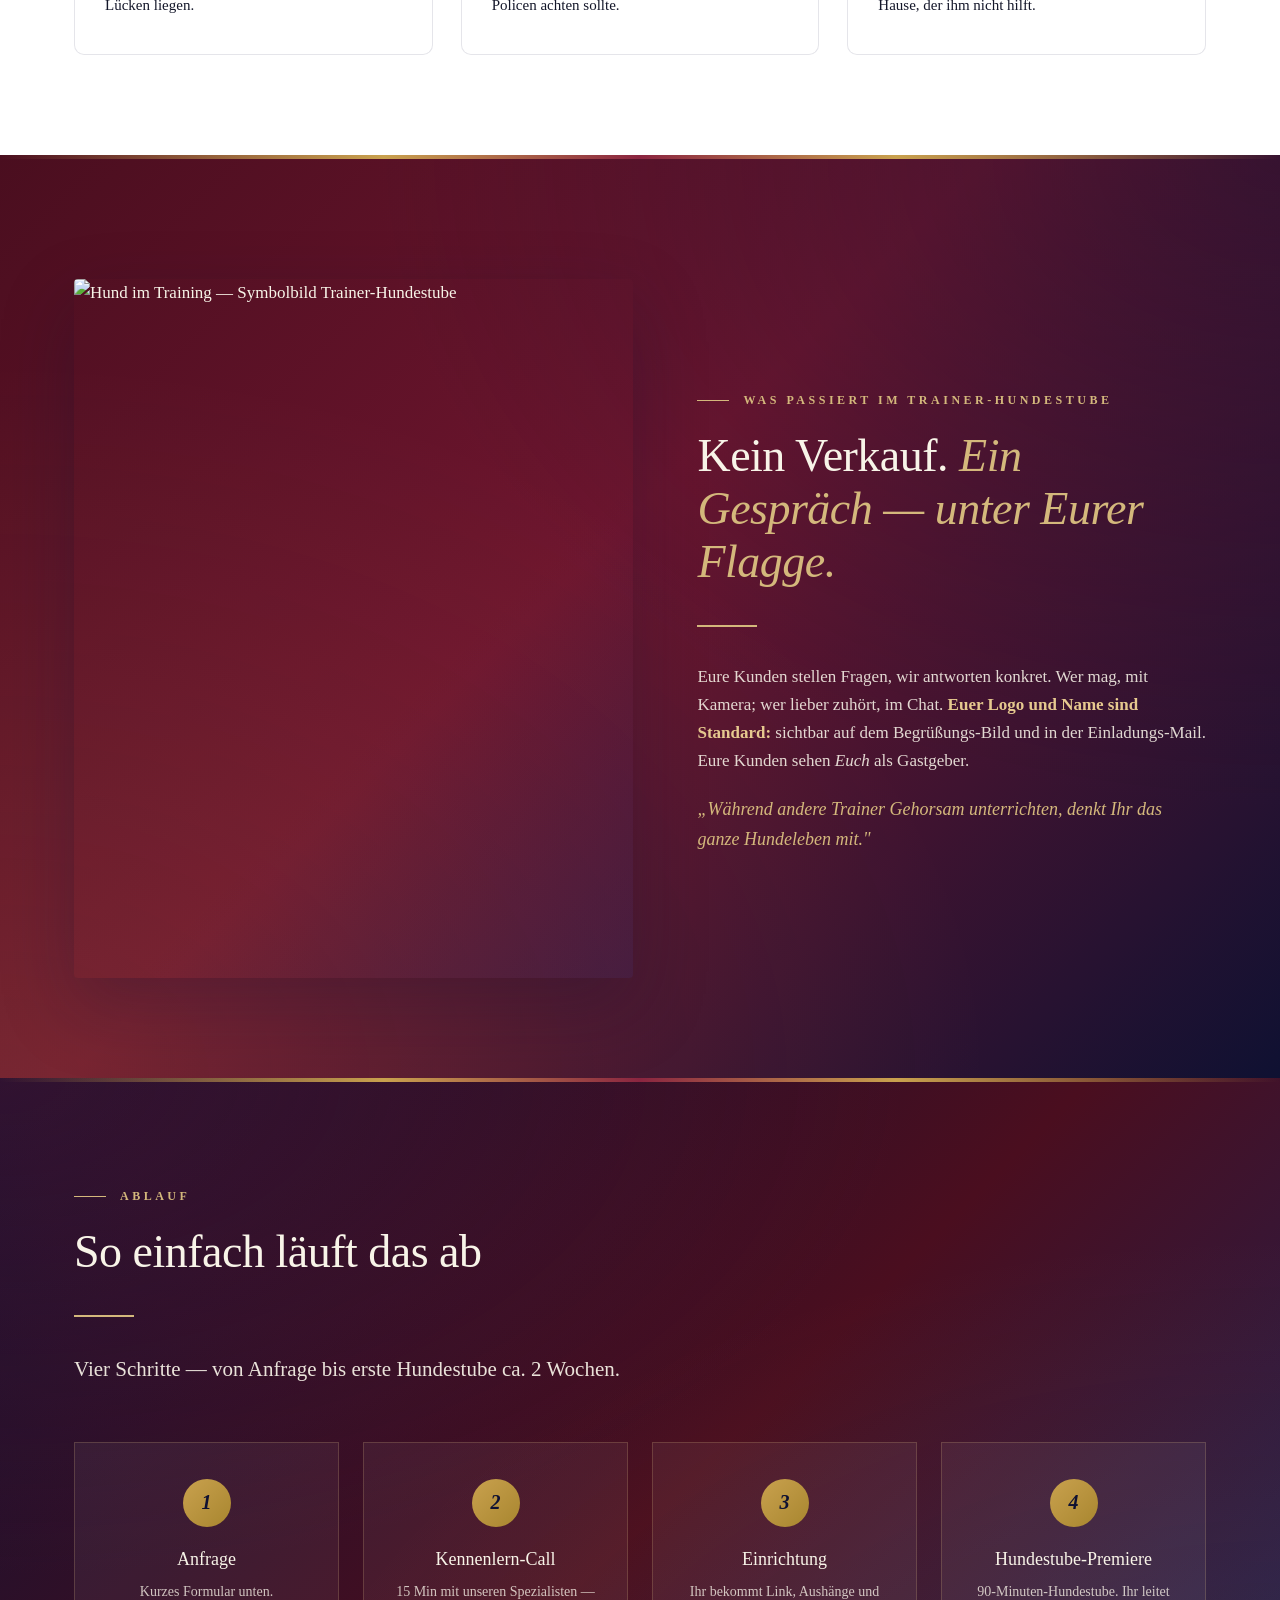
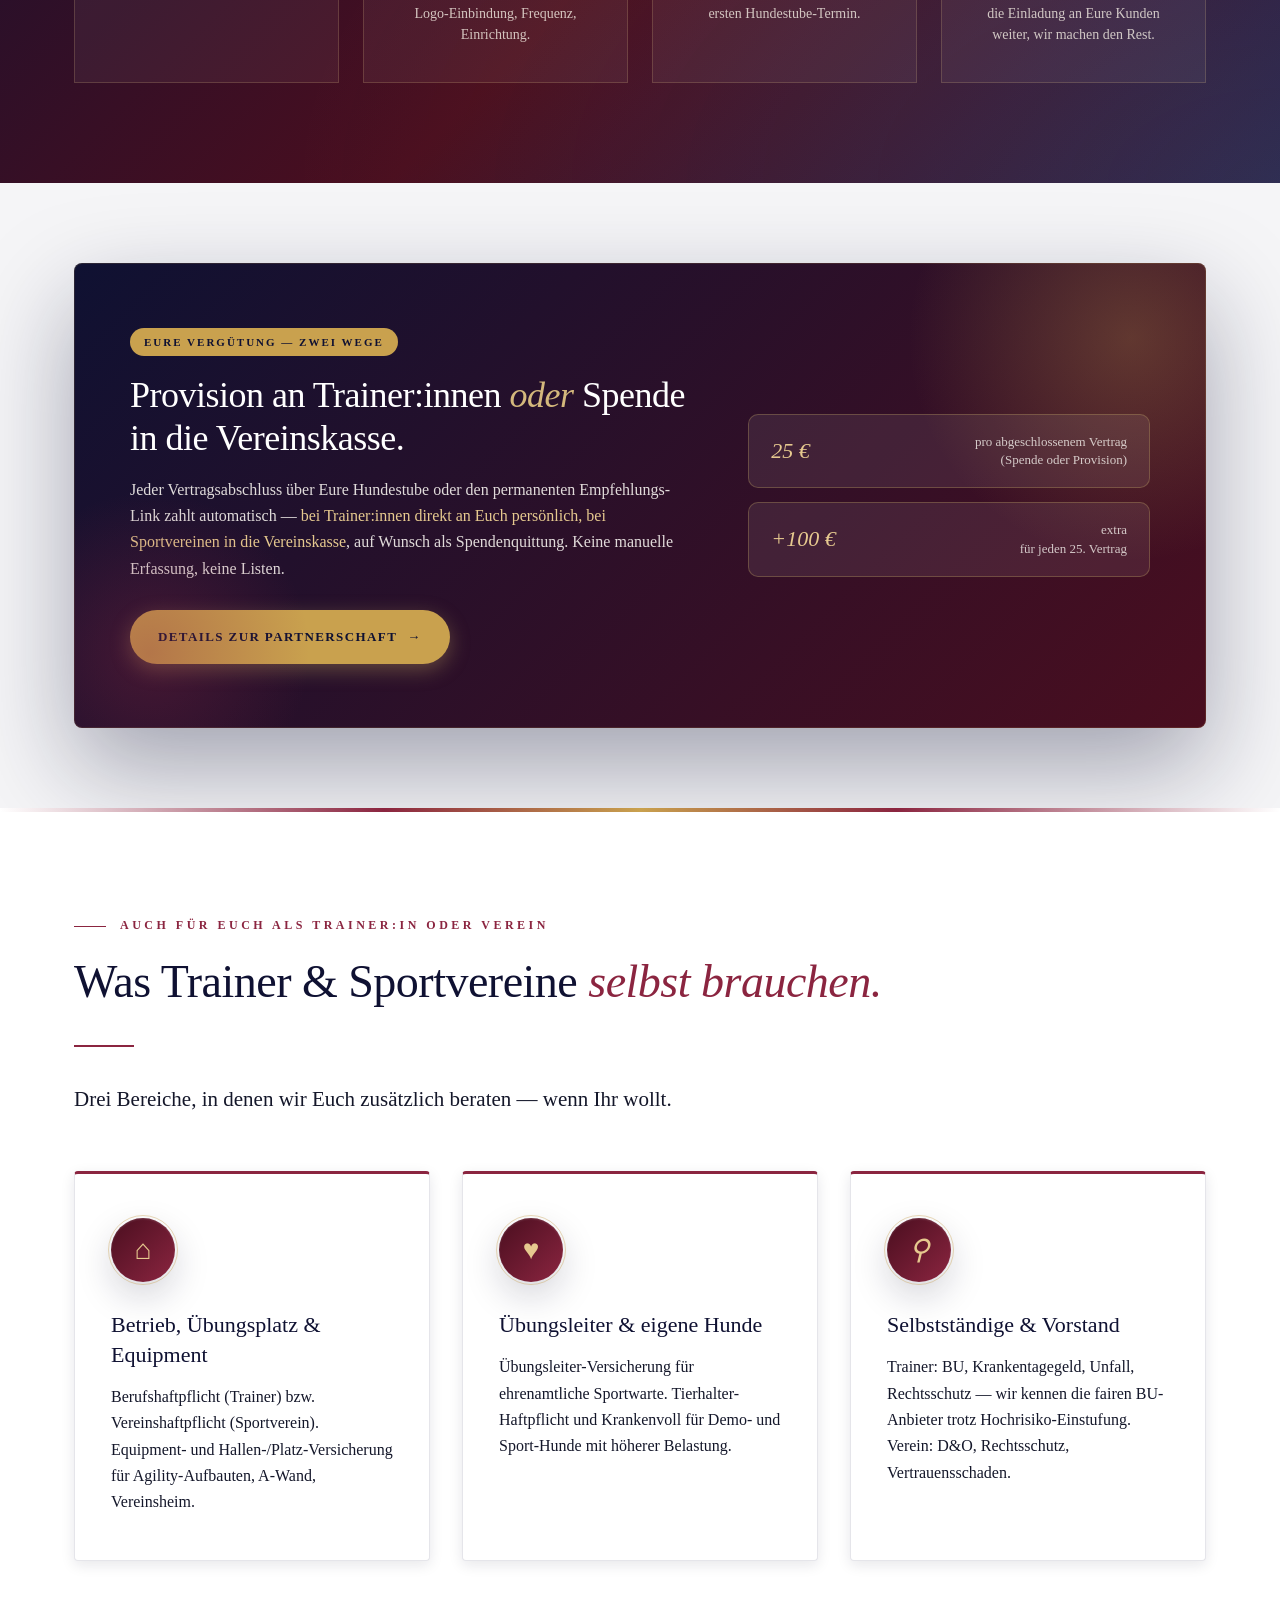
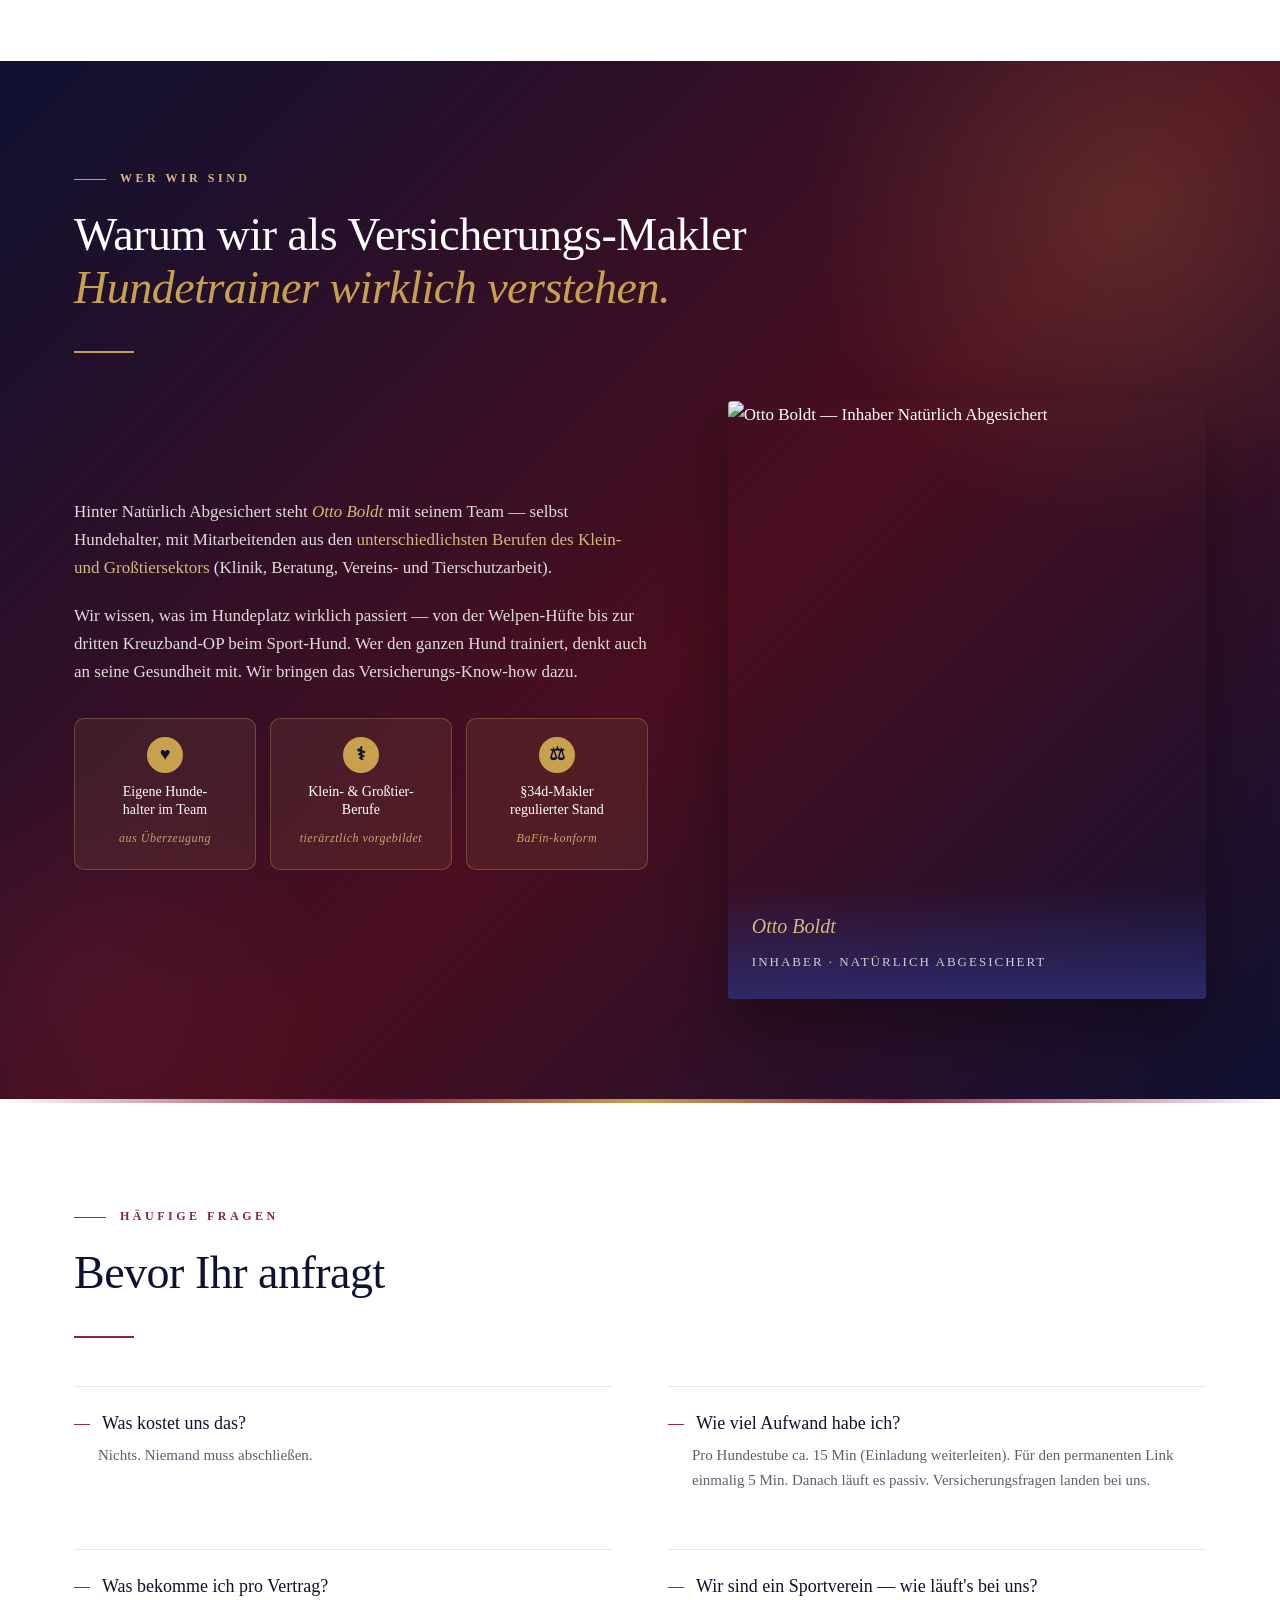
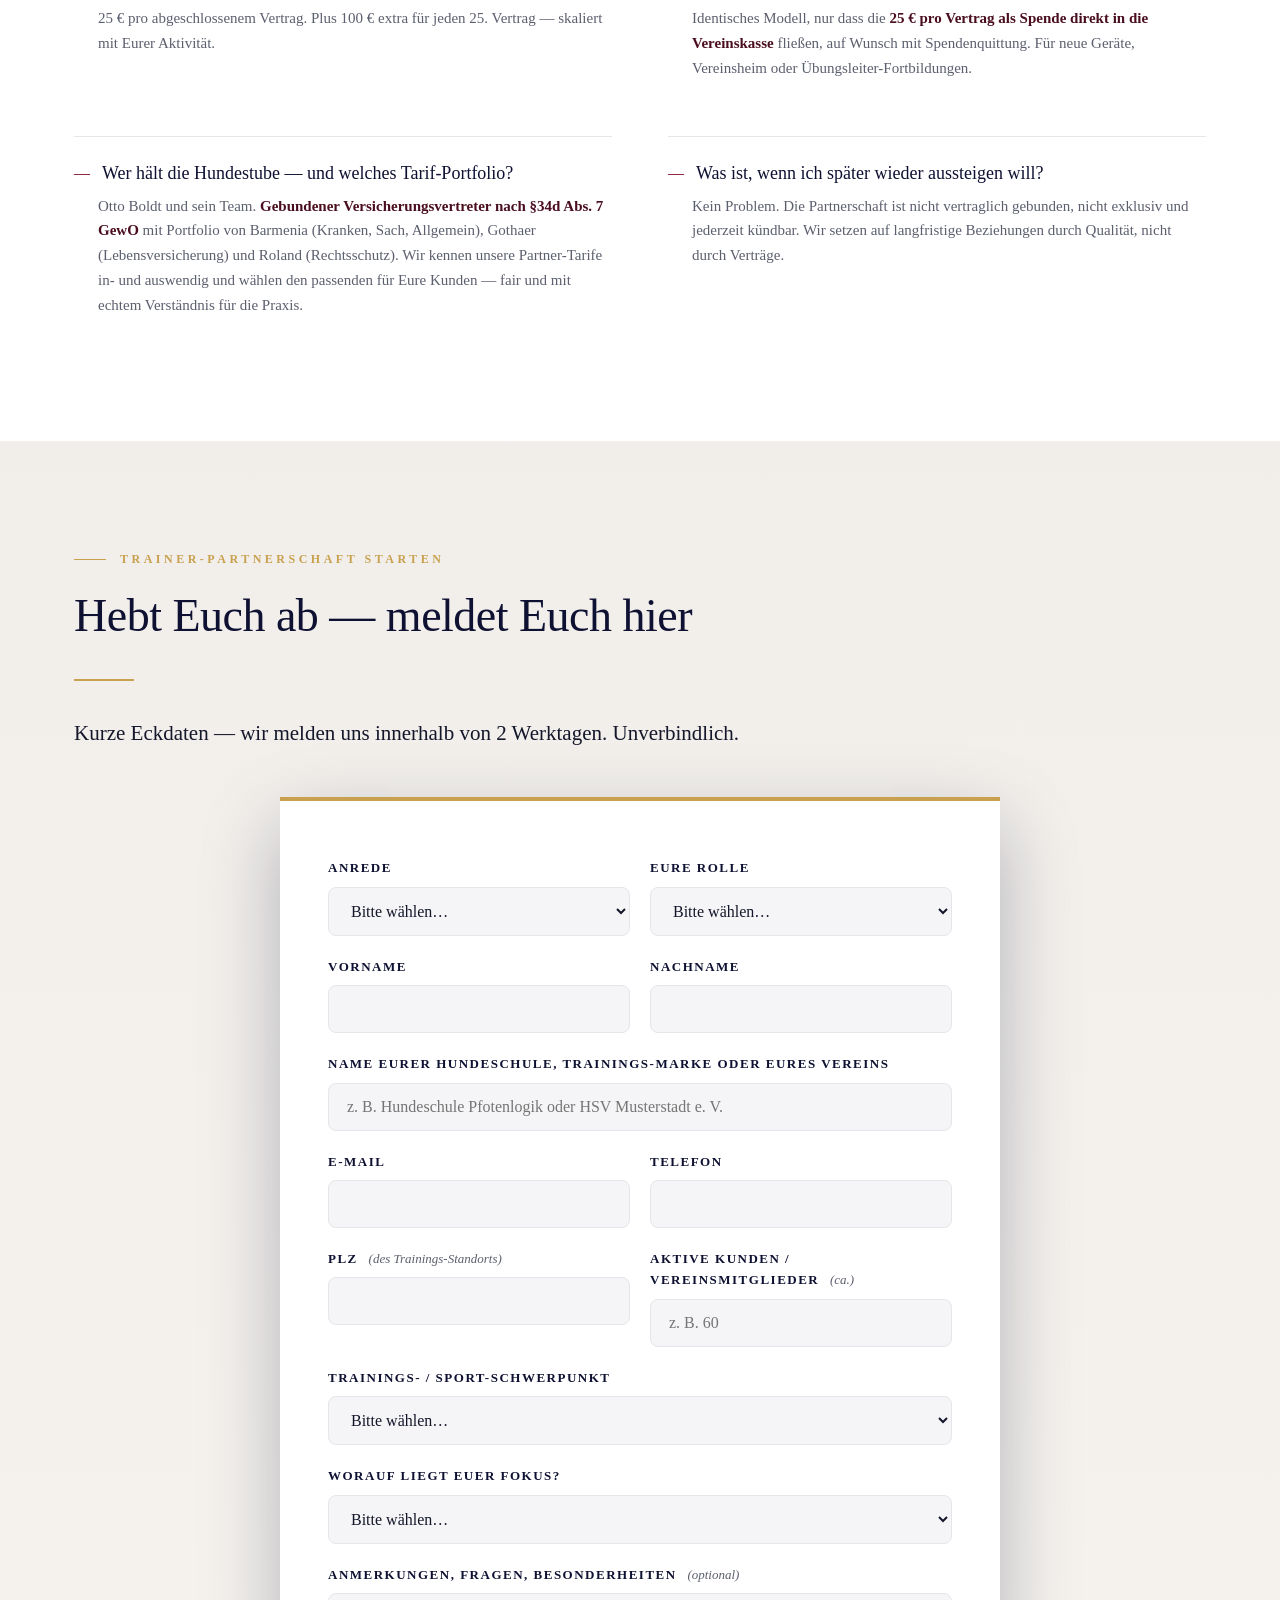
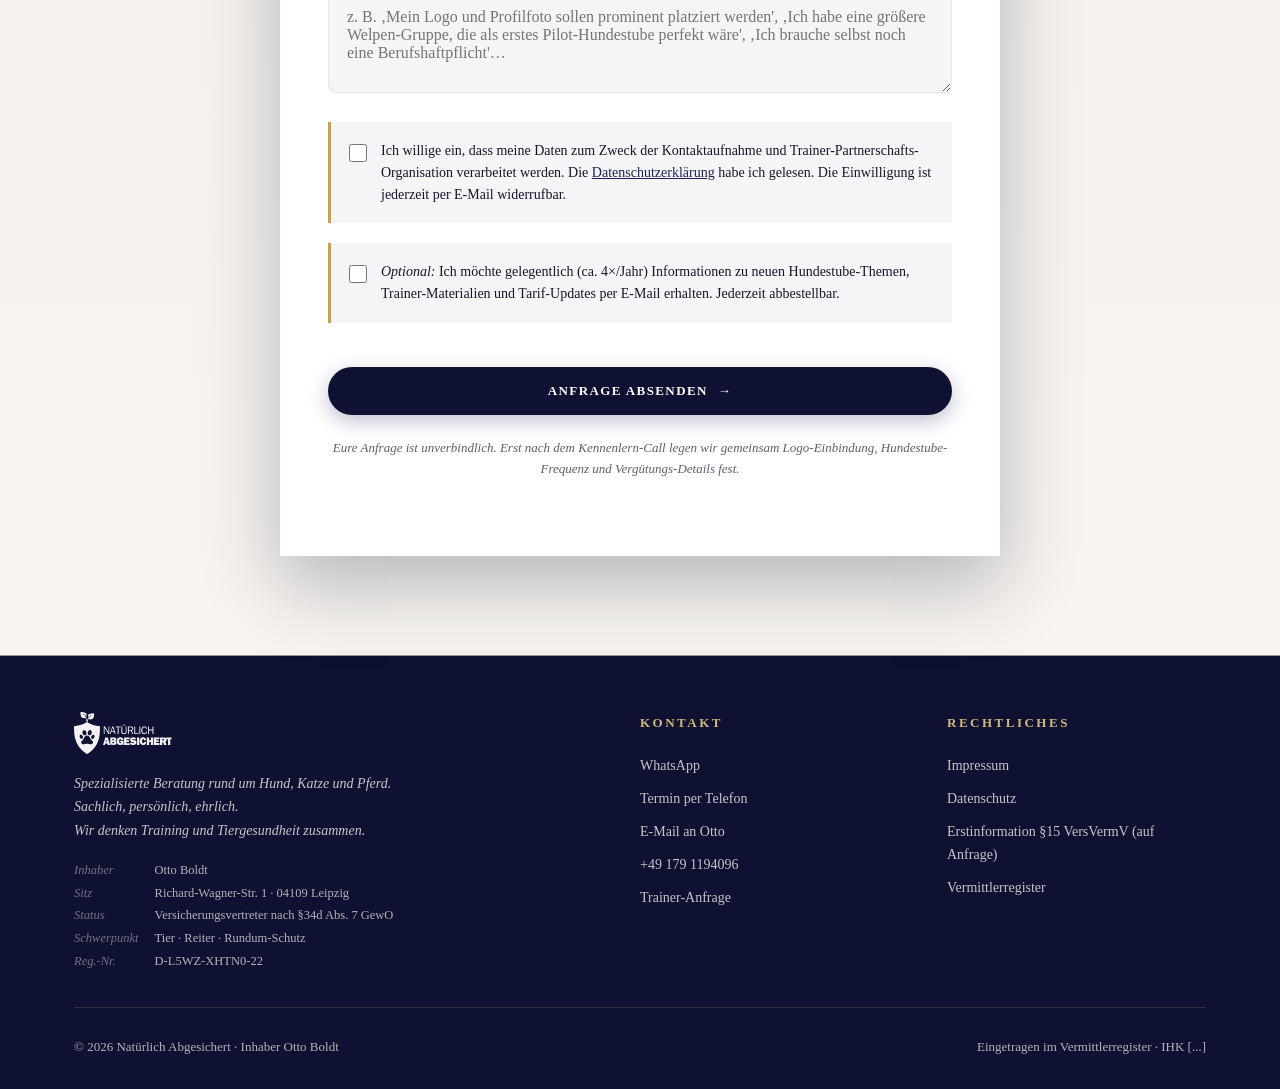
==== commit df2f3ca2: "design: img-tag-Overlay auf Showcase-Bildern entfernt Tierschutz: "Hundestube"-Label auf der Katzen-" ====
--- a/hundetrainer/index.html
+++ b/hundetrainer/index.html
@@ -1800,7 +1800,6 @@
           alt="Hund im Training — Symbolbild Trainer-Hundestube"
           loading="lazy"
         >
-        <div class="img-tag">Trainer-Hundestube · mit Eurem Logo</div>
       </div>
       <div>
         <div class="section-eyebrow">Was passiert im Trainer-Hundestube</div>
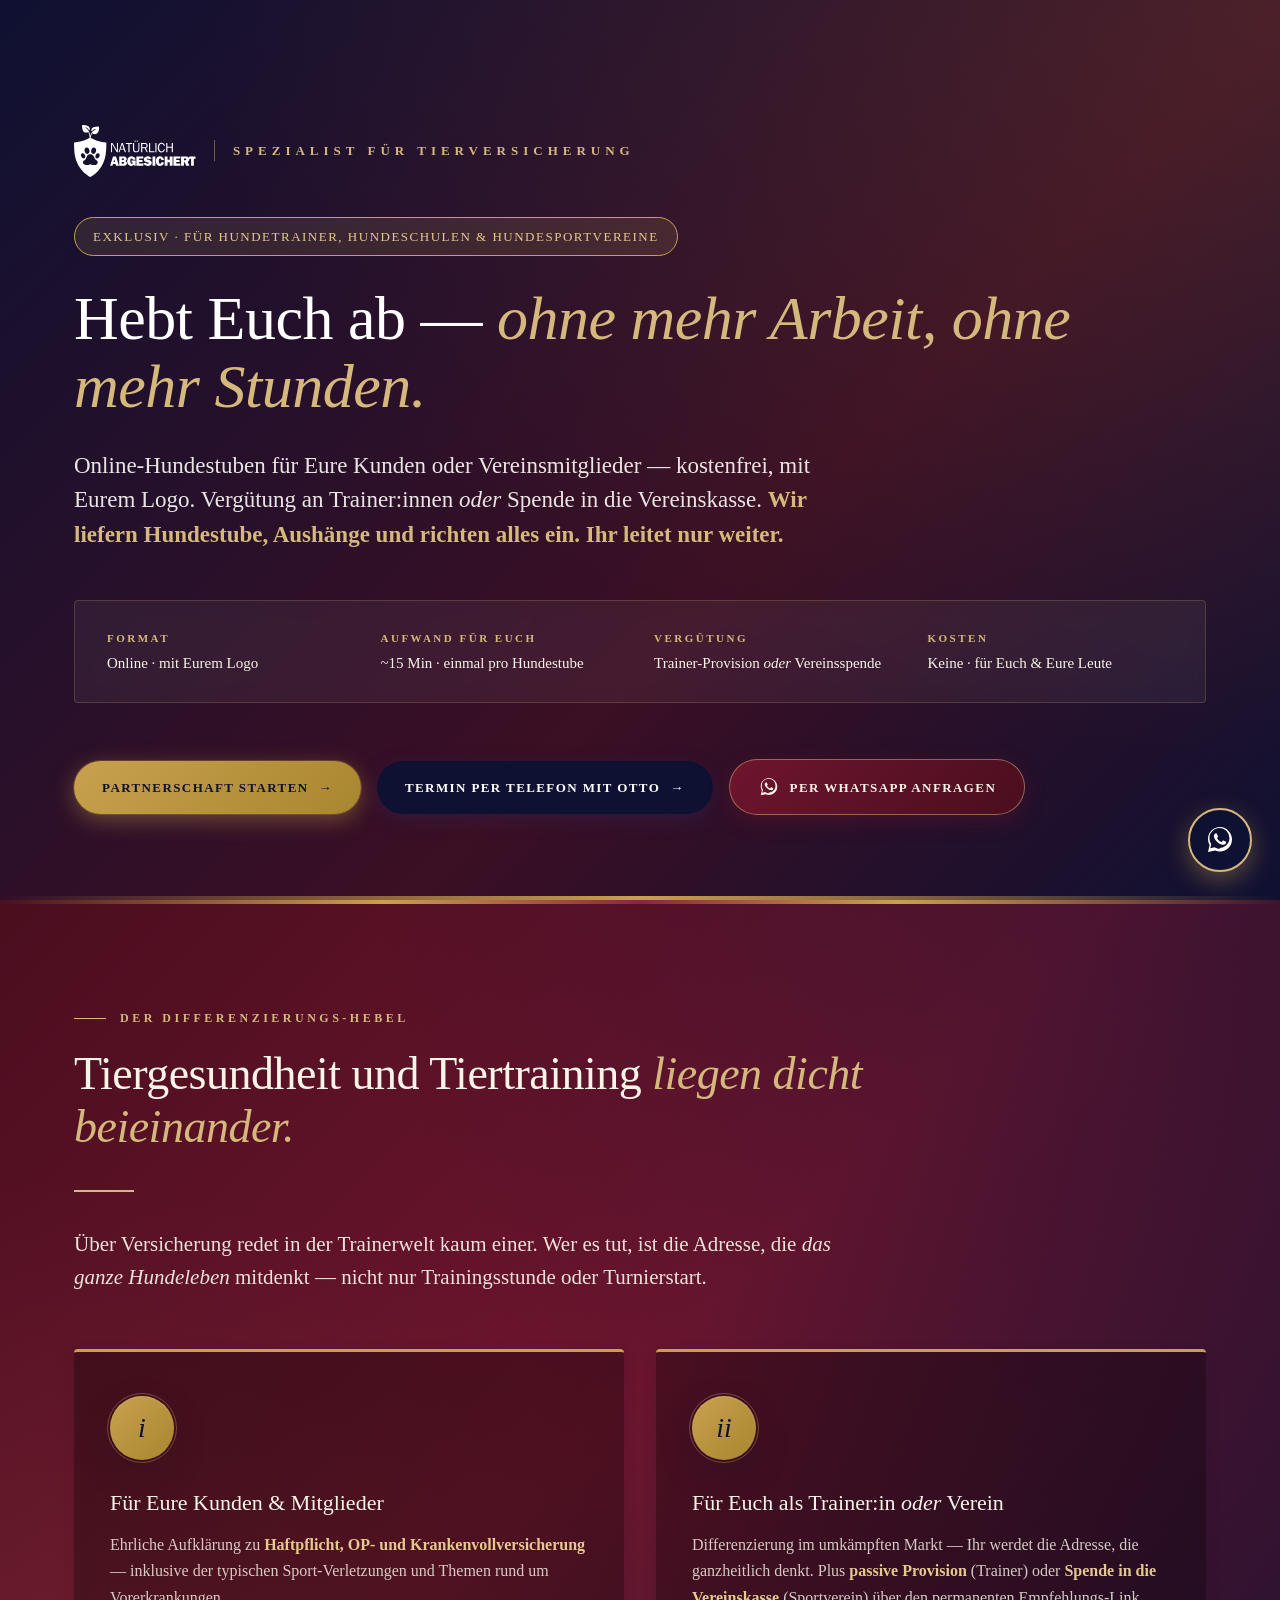
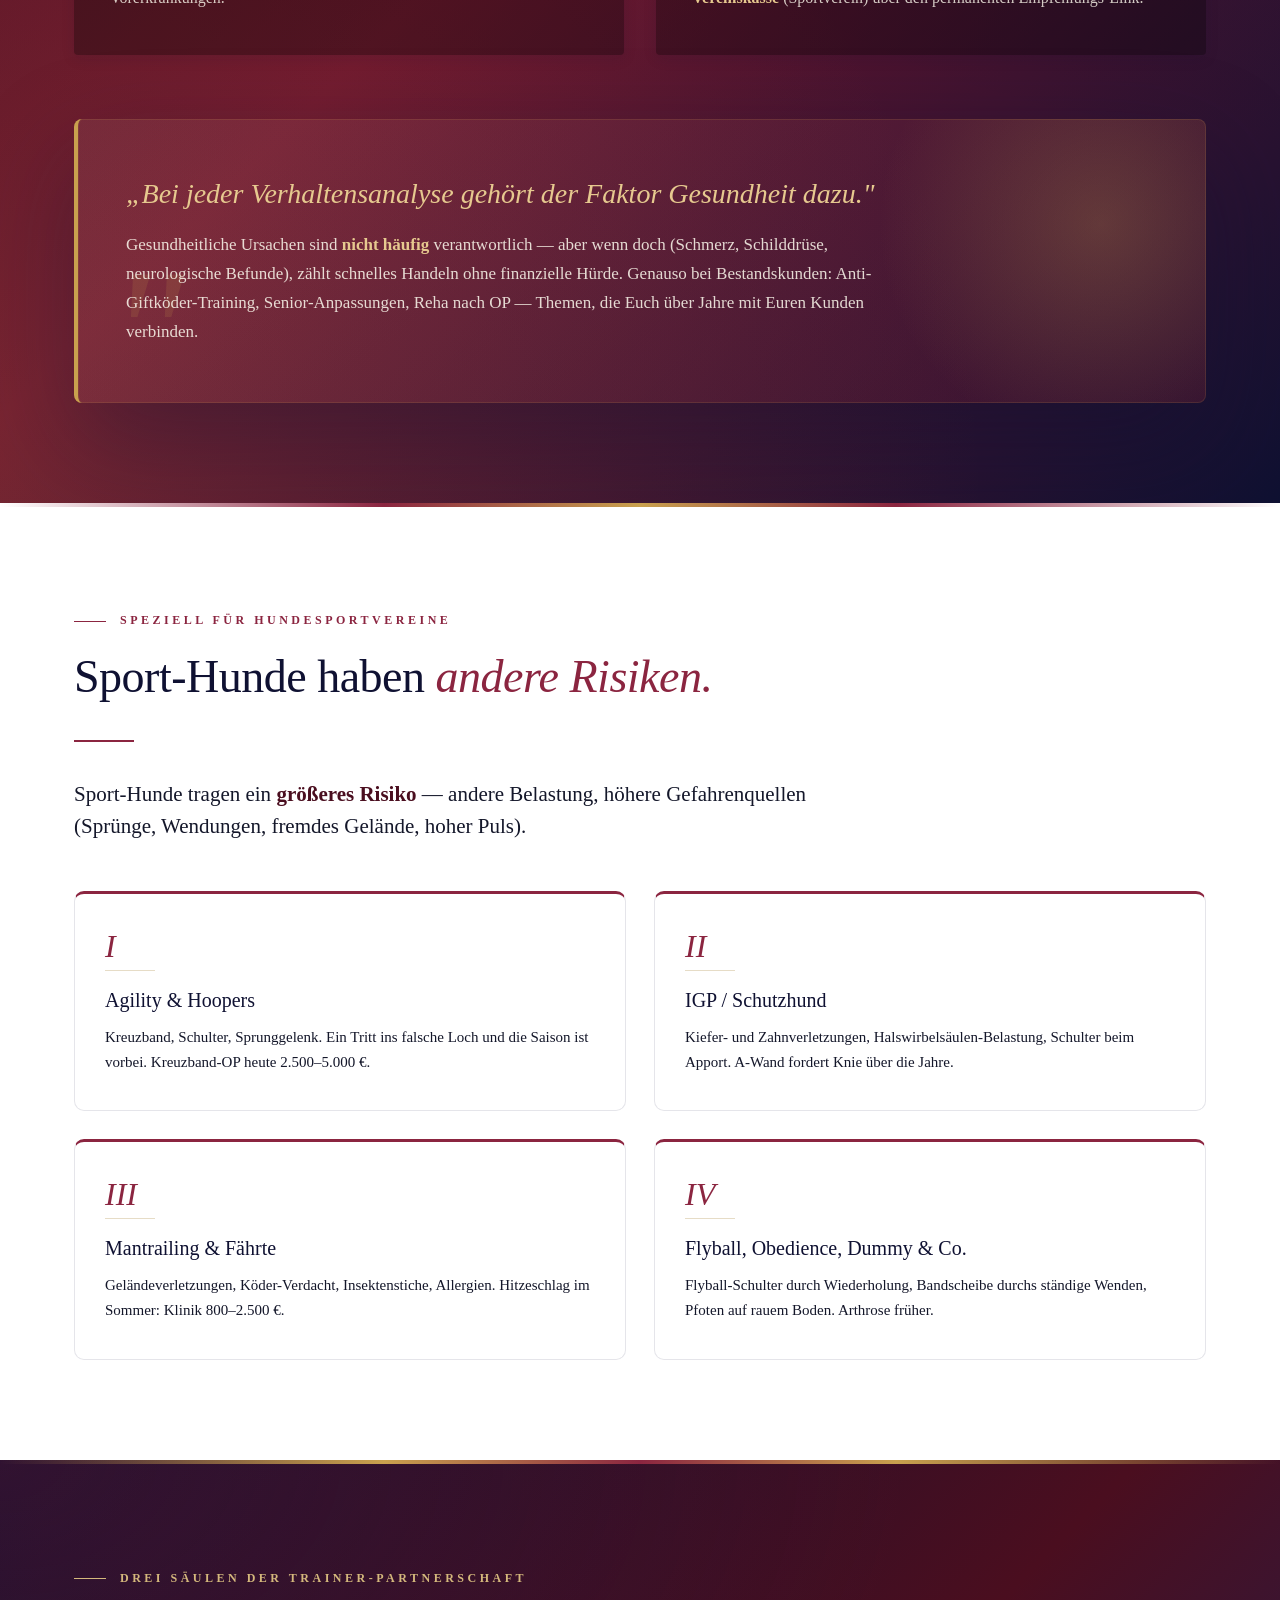
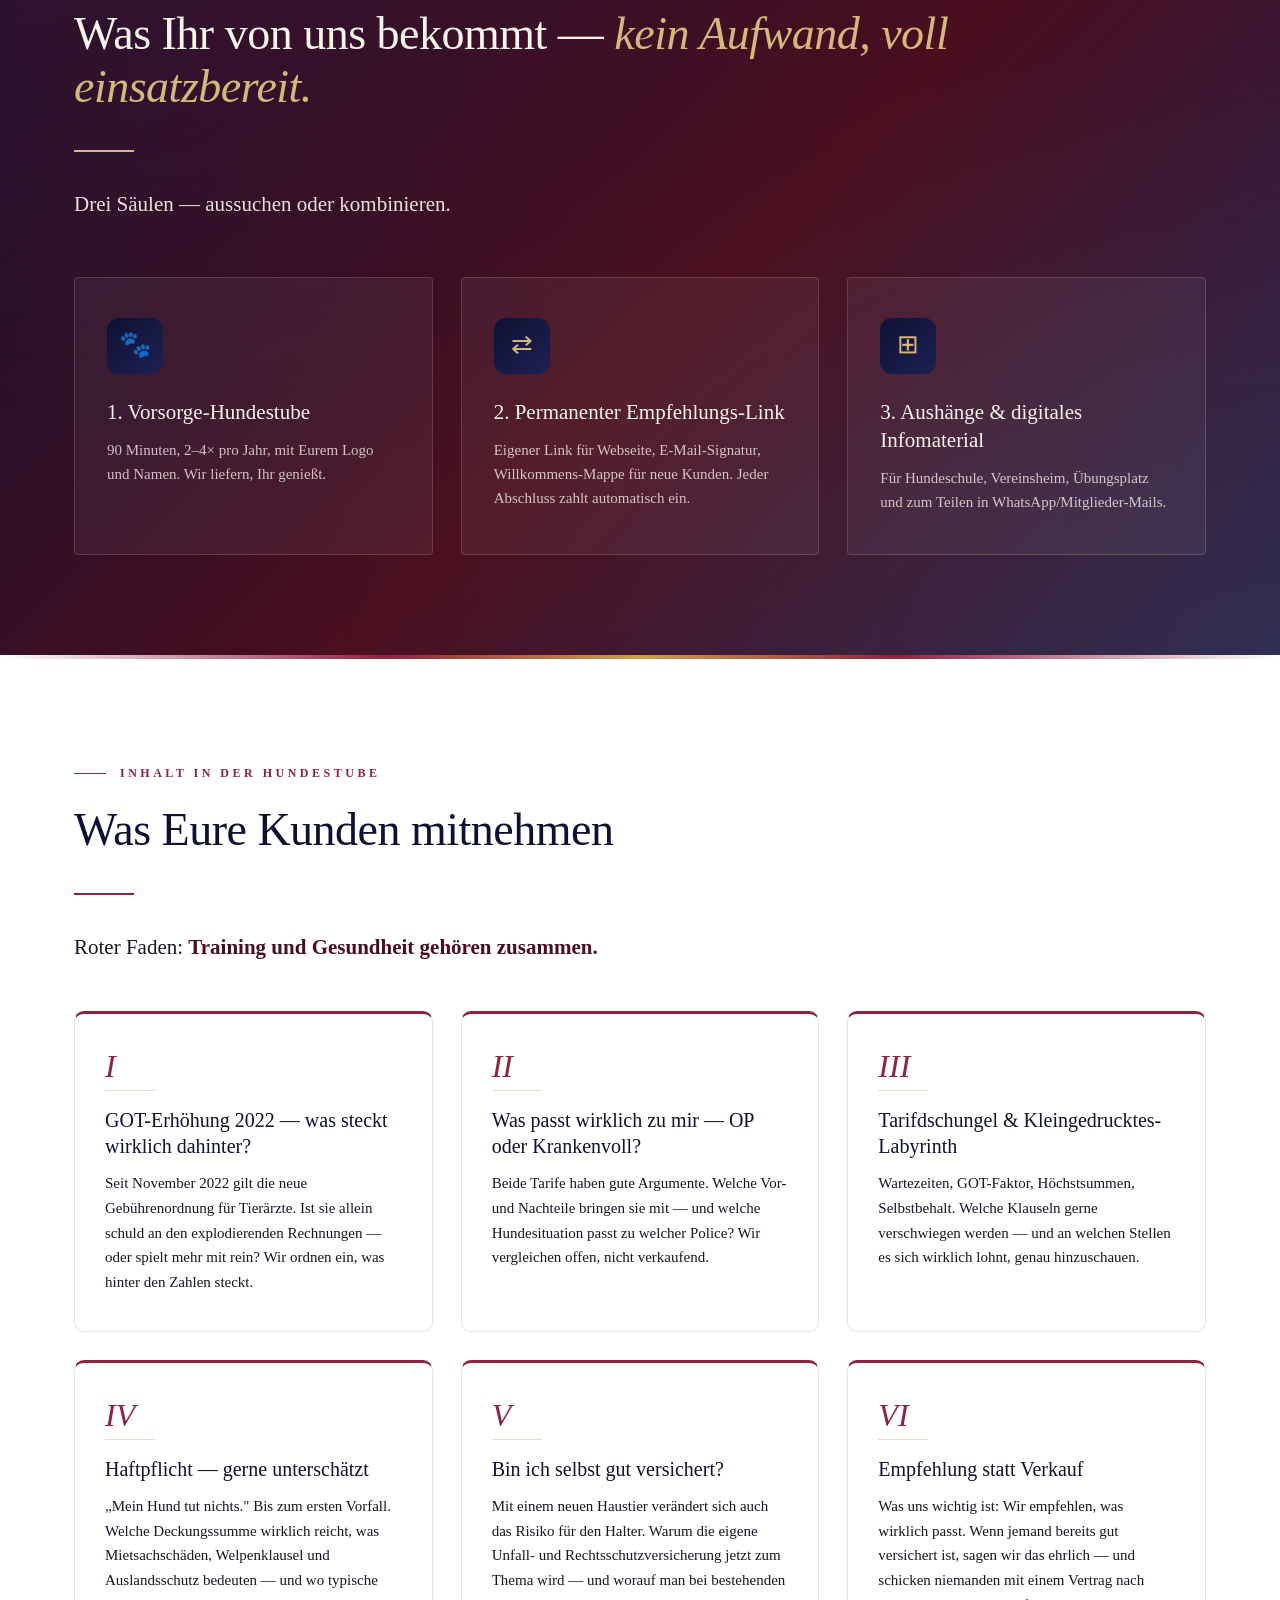
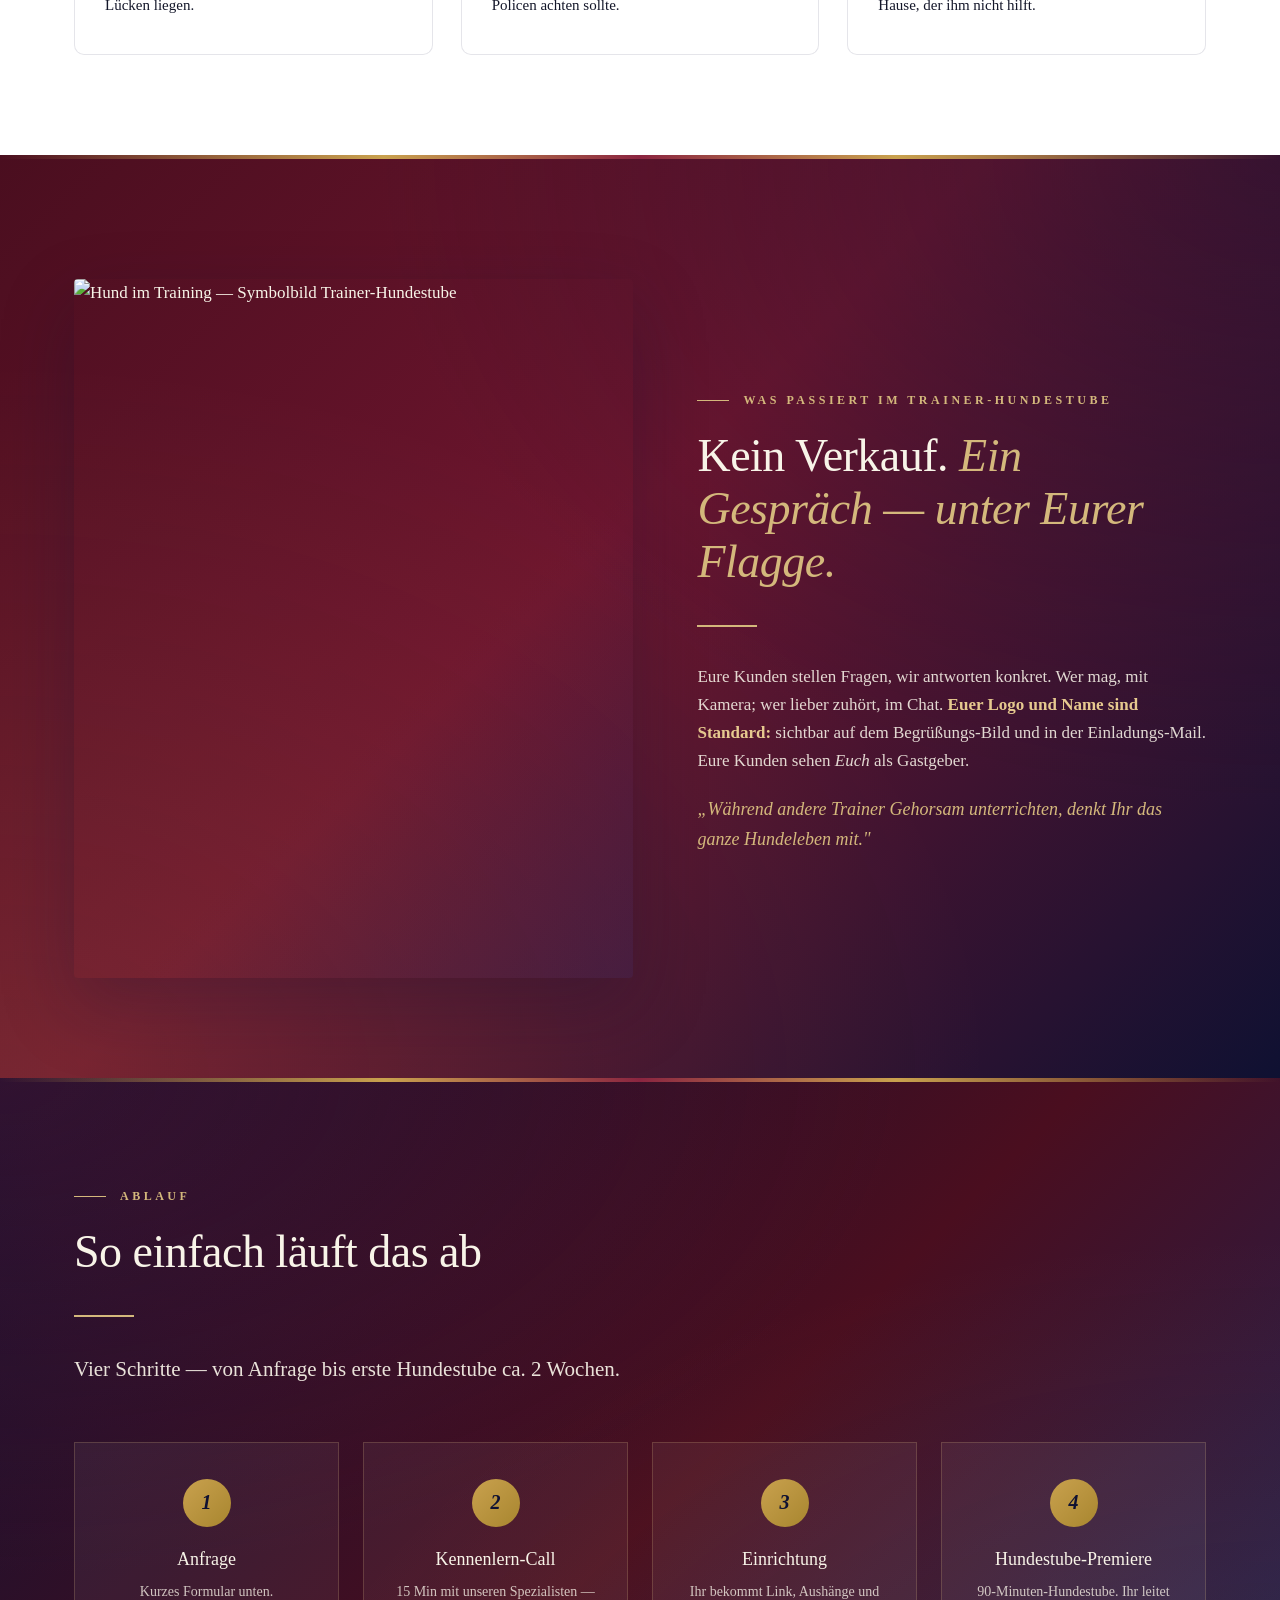
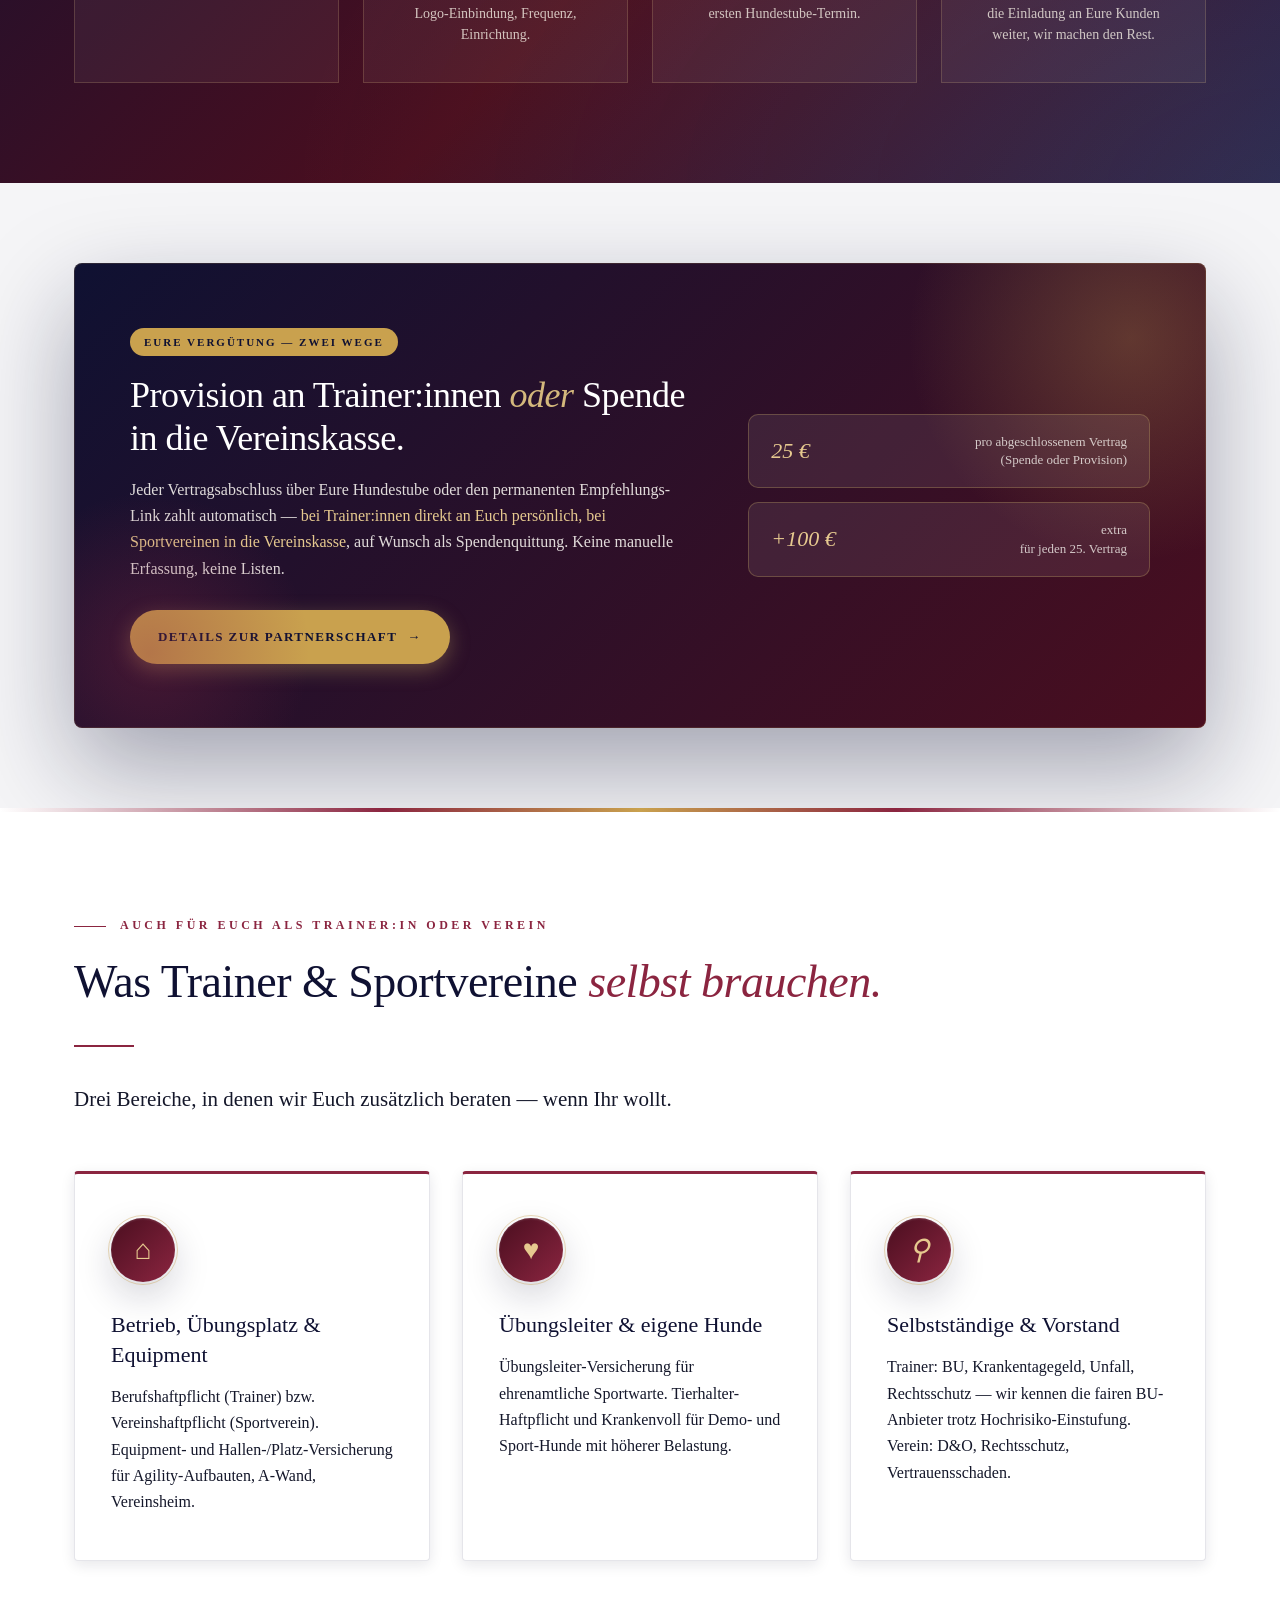
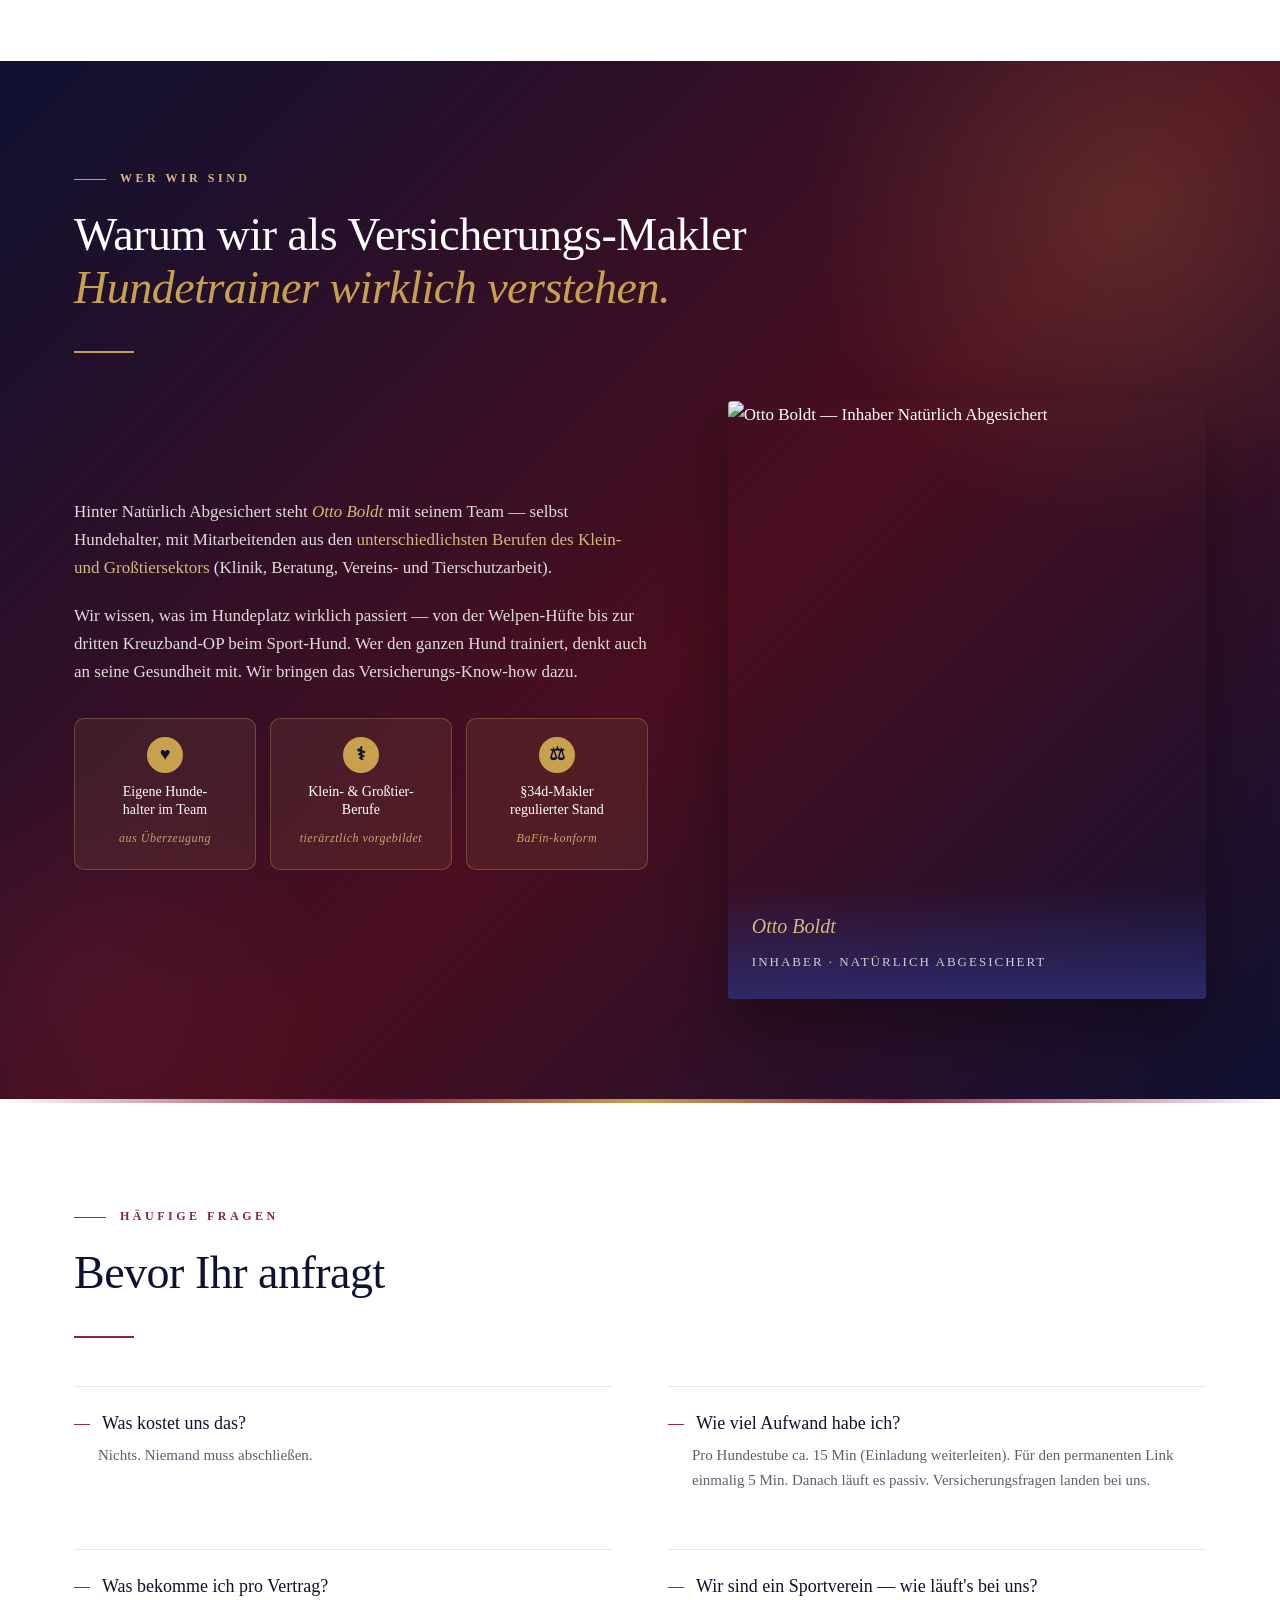
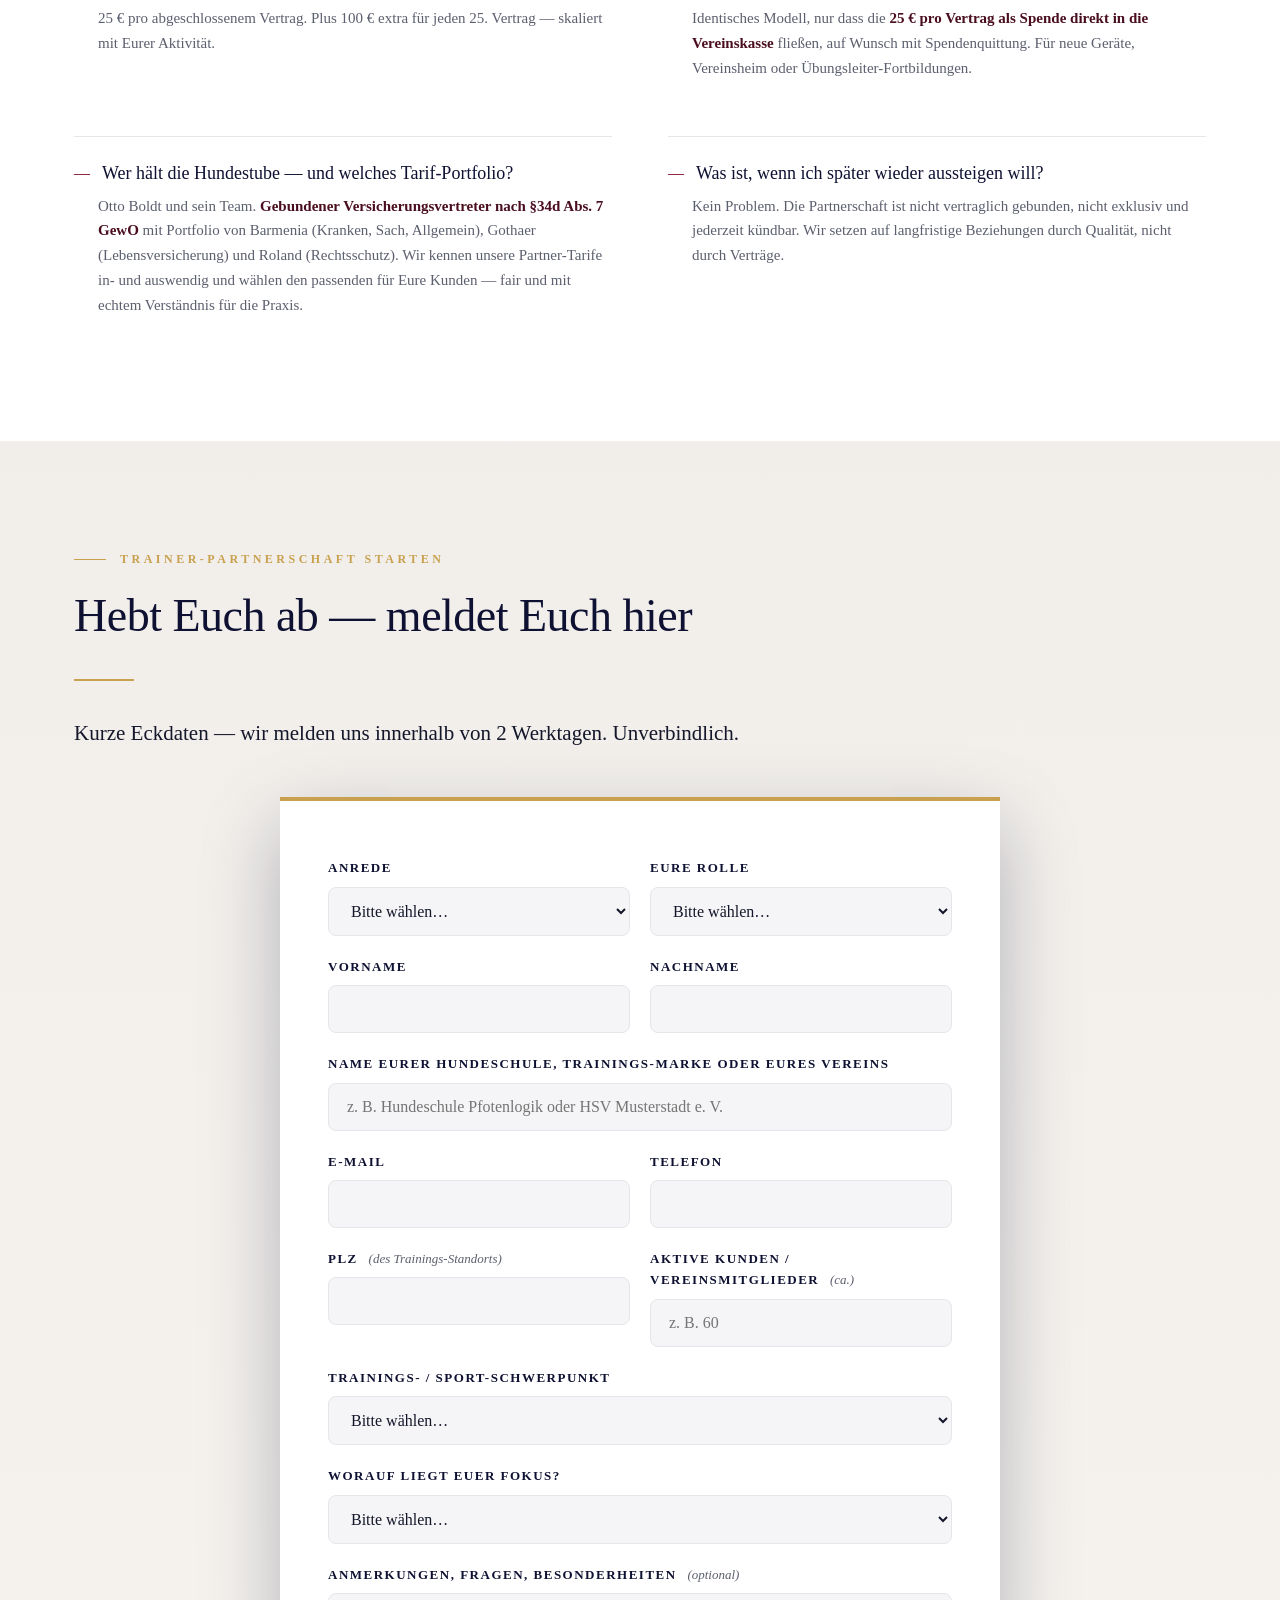
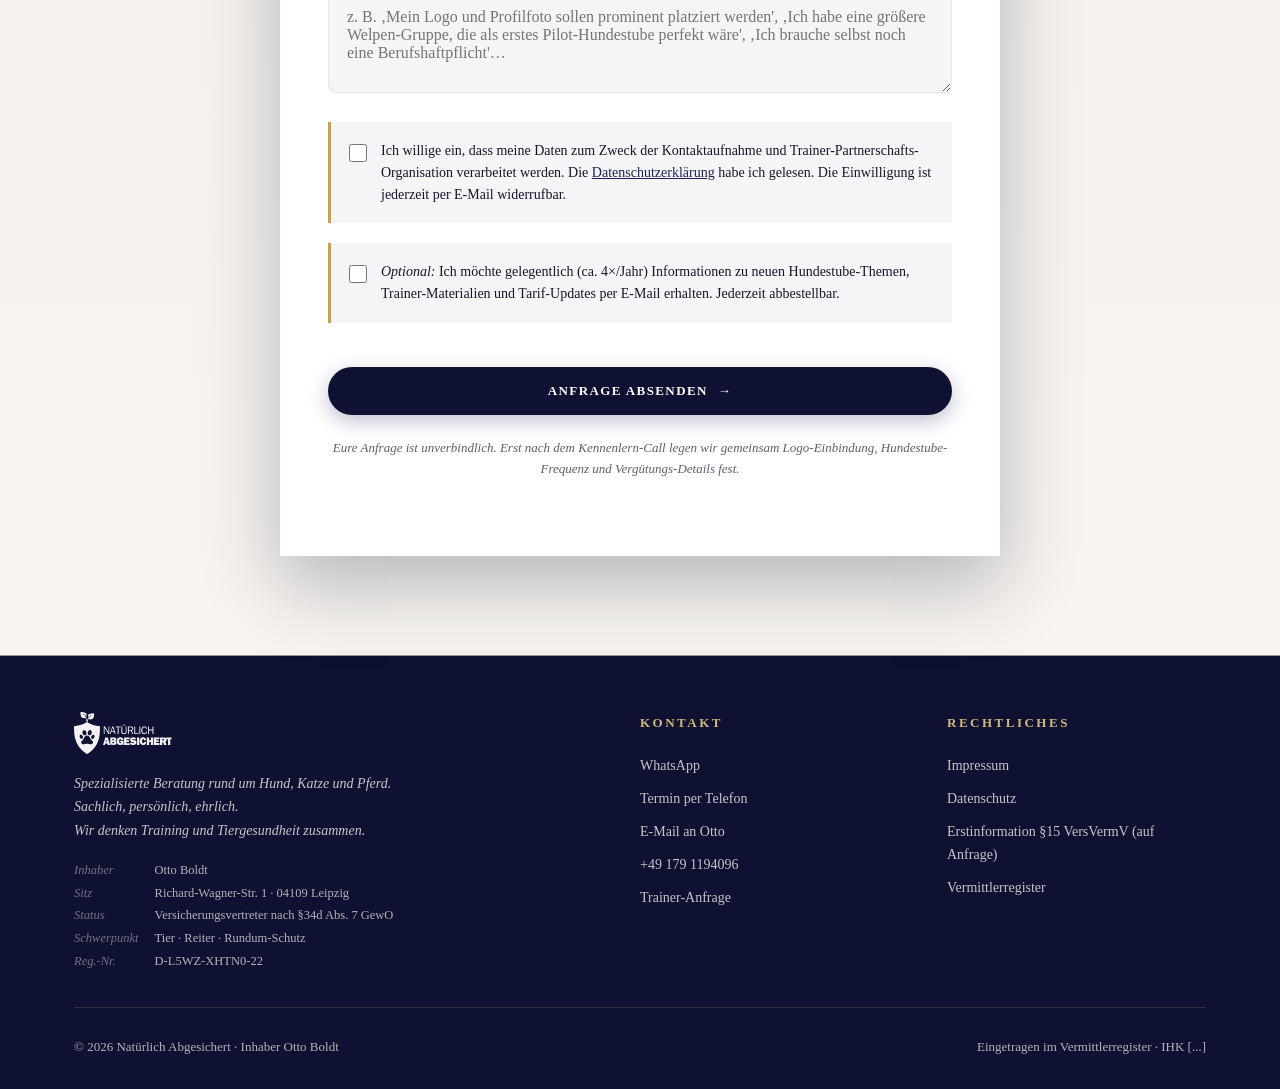
==== commit c7c05b60: "fix: Schach-Springer-Icon ersetzt durch Pfoetchen (sah wie Pferd aus) Auf der Hundetrainer-Page hatt" ====
--- a/hundetrainer/index.html
+++ b/hundetrainer/index.html
@@ -1720,7 +1720,7 @@
 
     <div class="flex-options">
       <div class="flex-option">
-        <div class="flex-icon">♞</div>
+        <div class="flex-icon">🐾</div>
         <h3>1. Vorsorge-Hundestube</h3>
         <p>90 Minuten, 2–4× pro Jahr, mit Eurem Logo und Namen. Wir liefern, Ihr genießt.</p>
       </div>
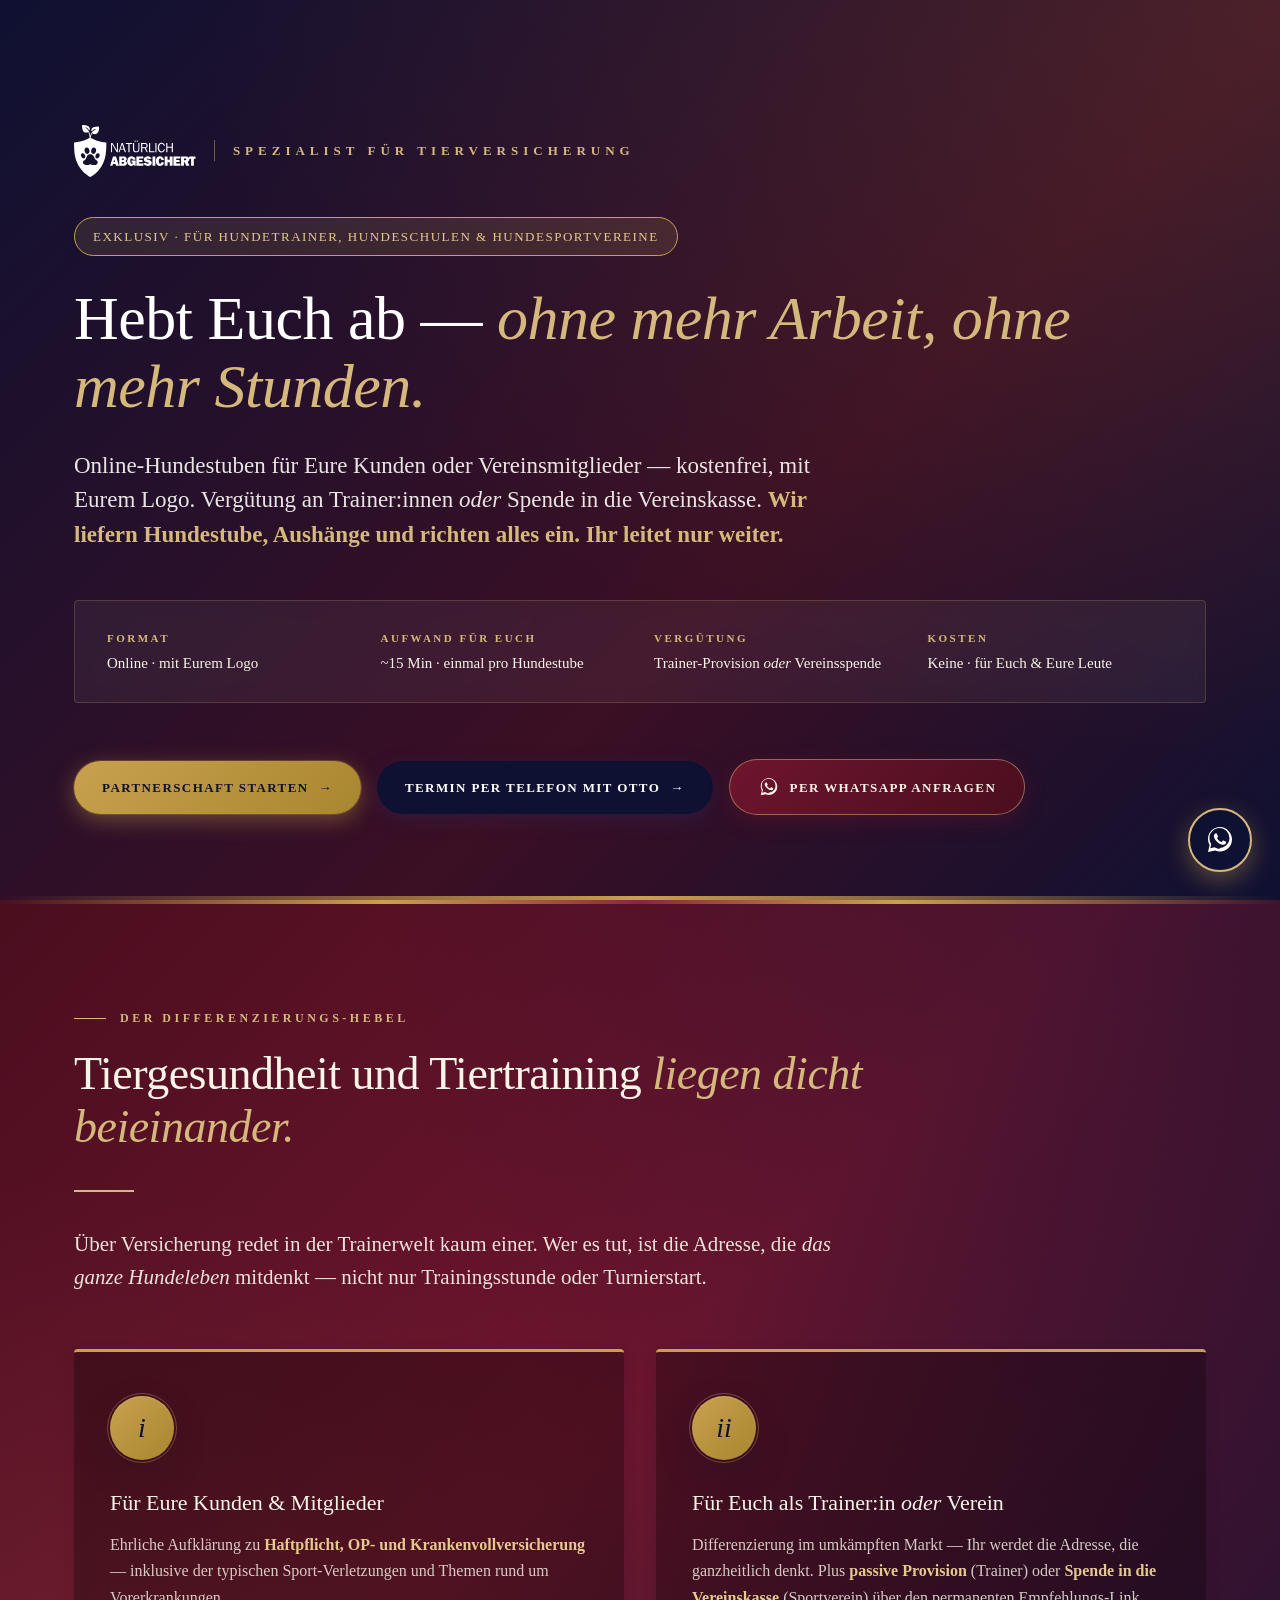
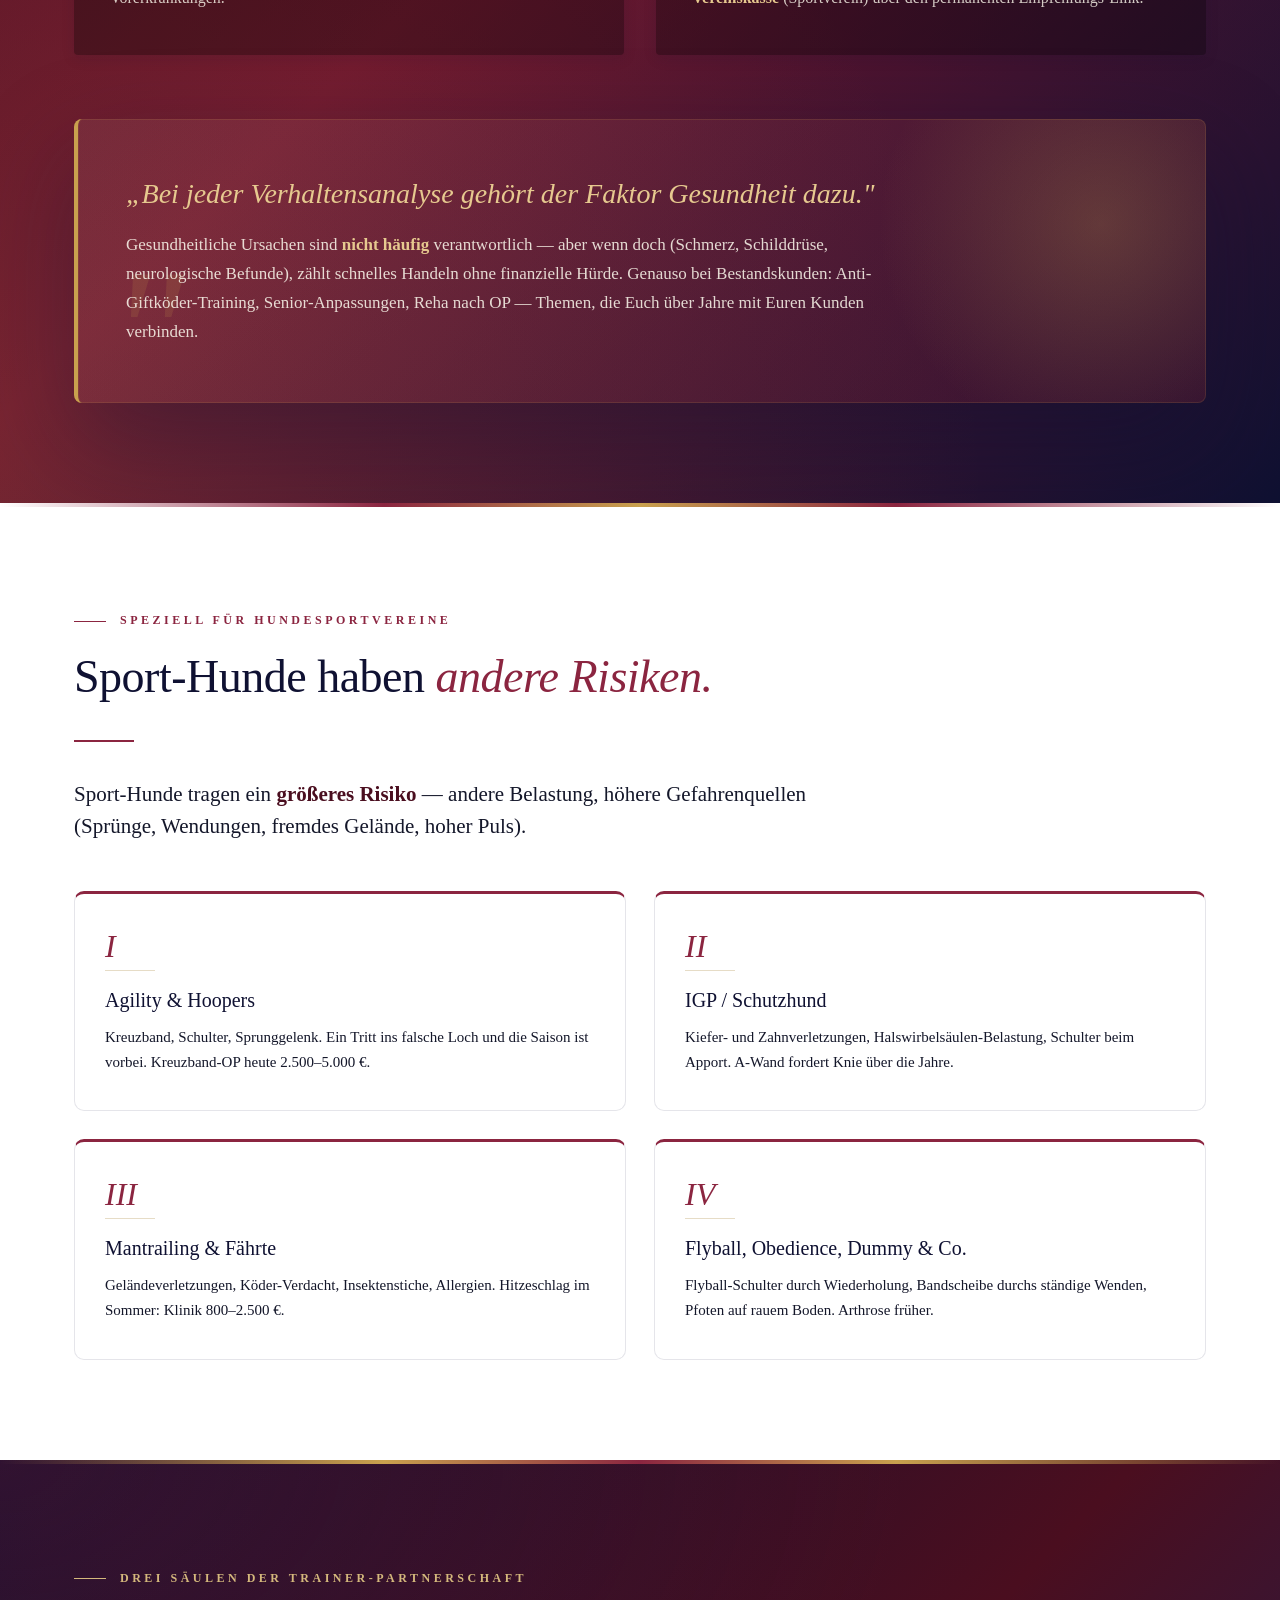
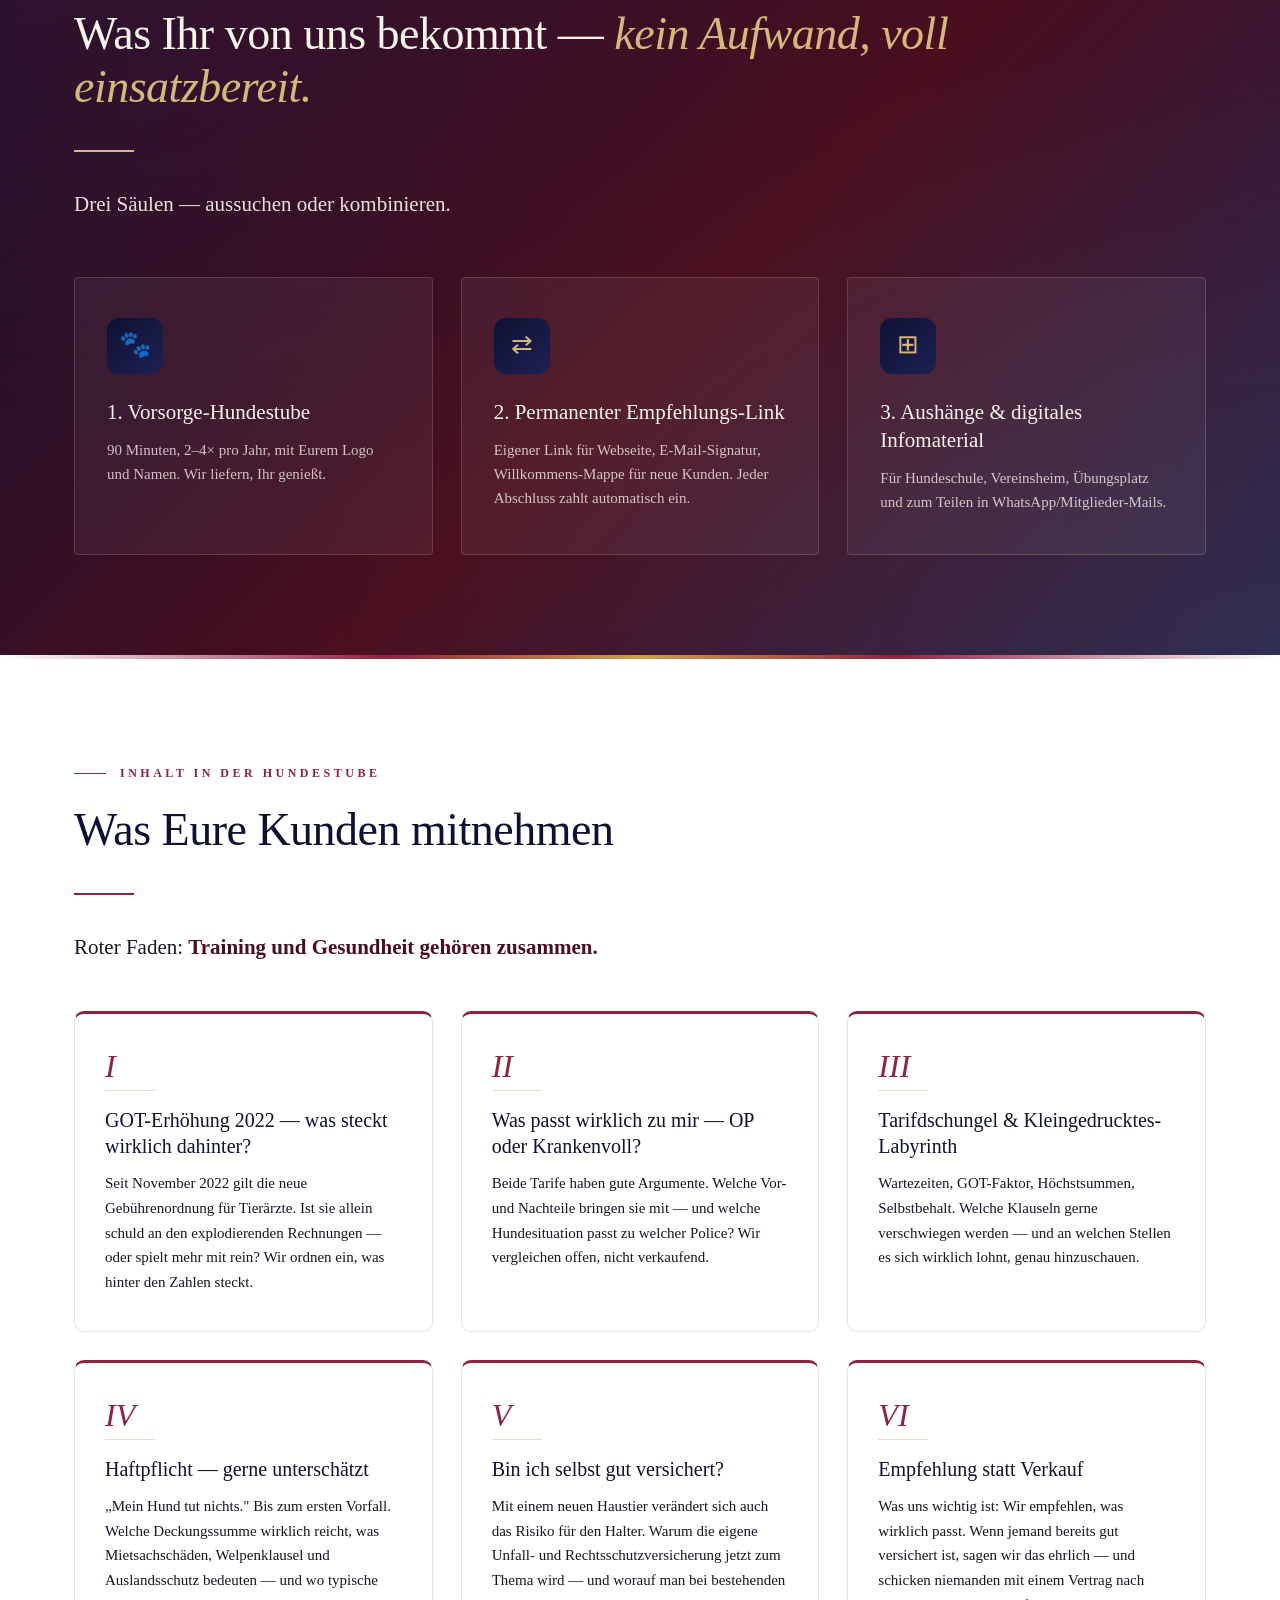
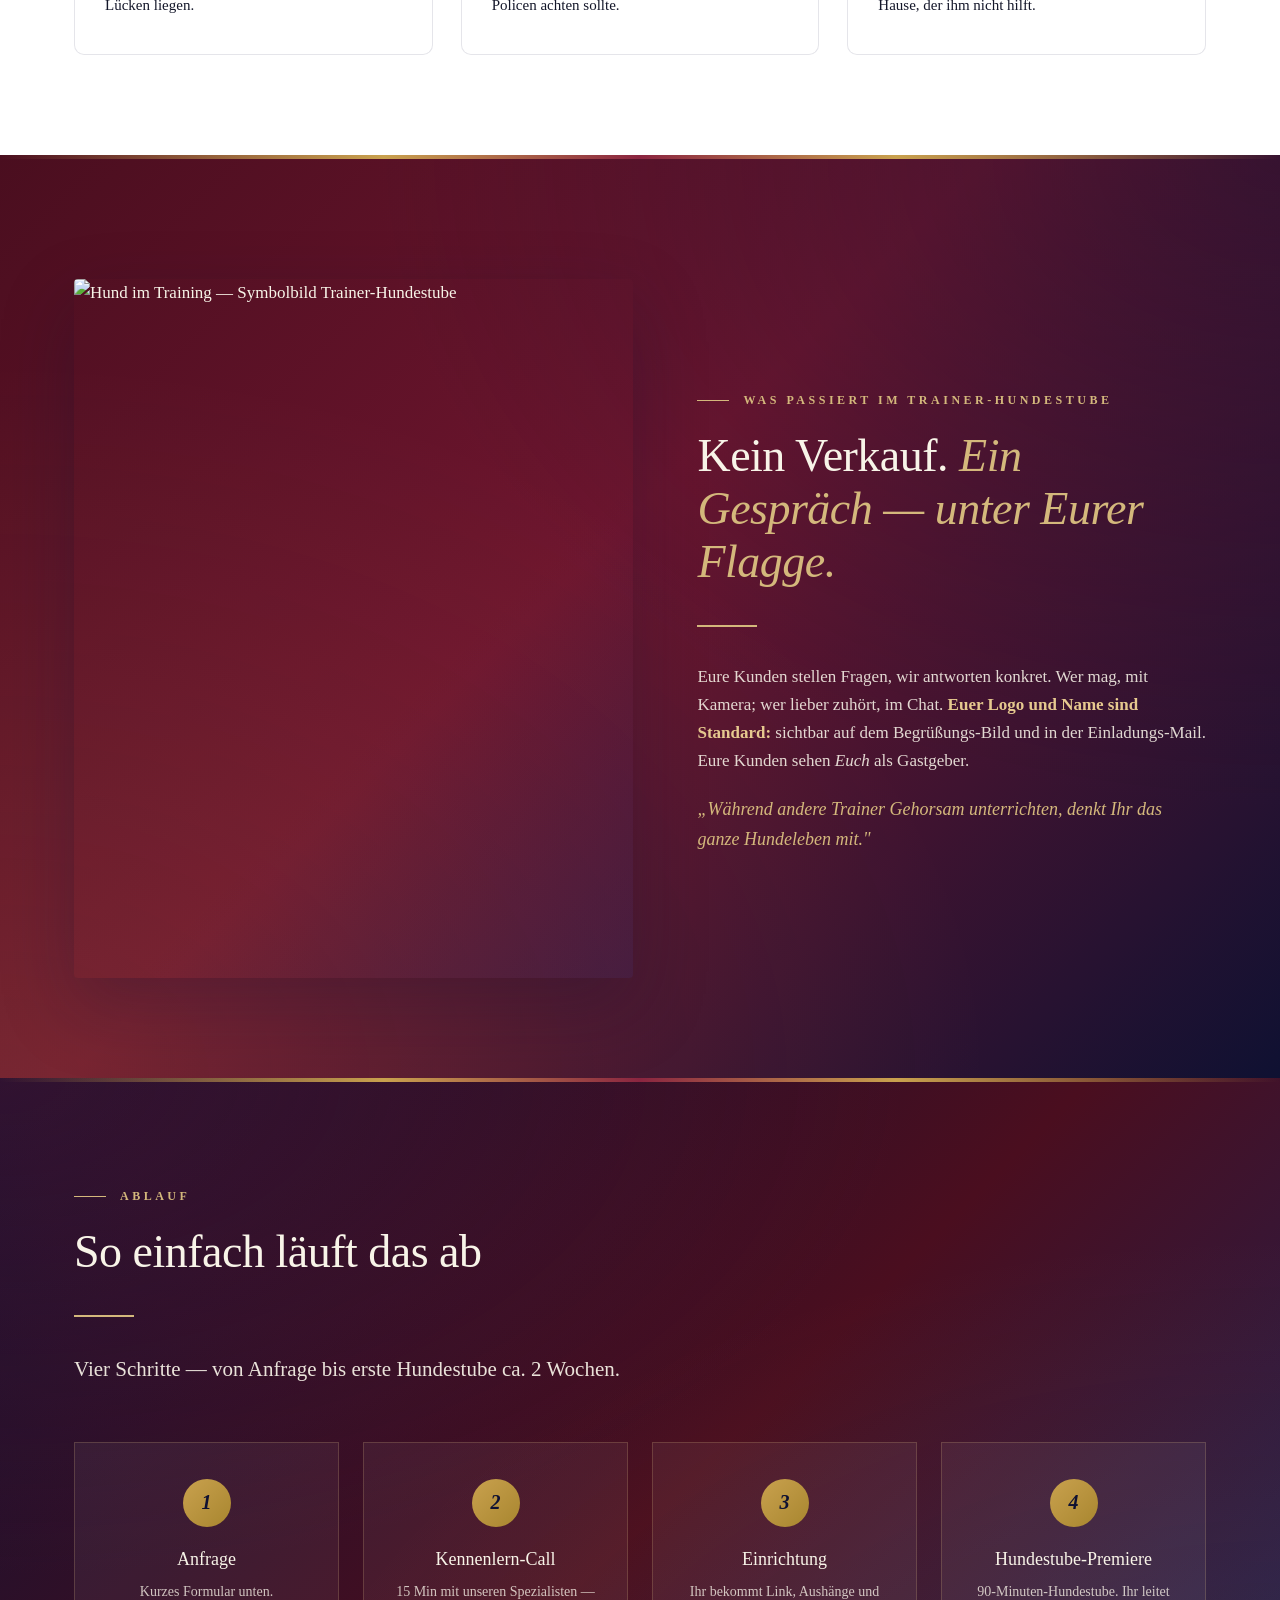
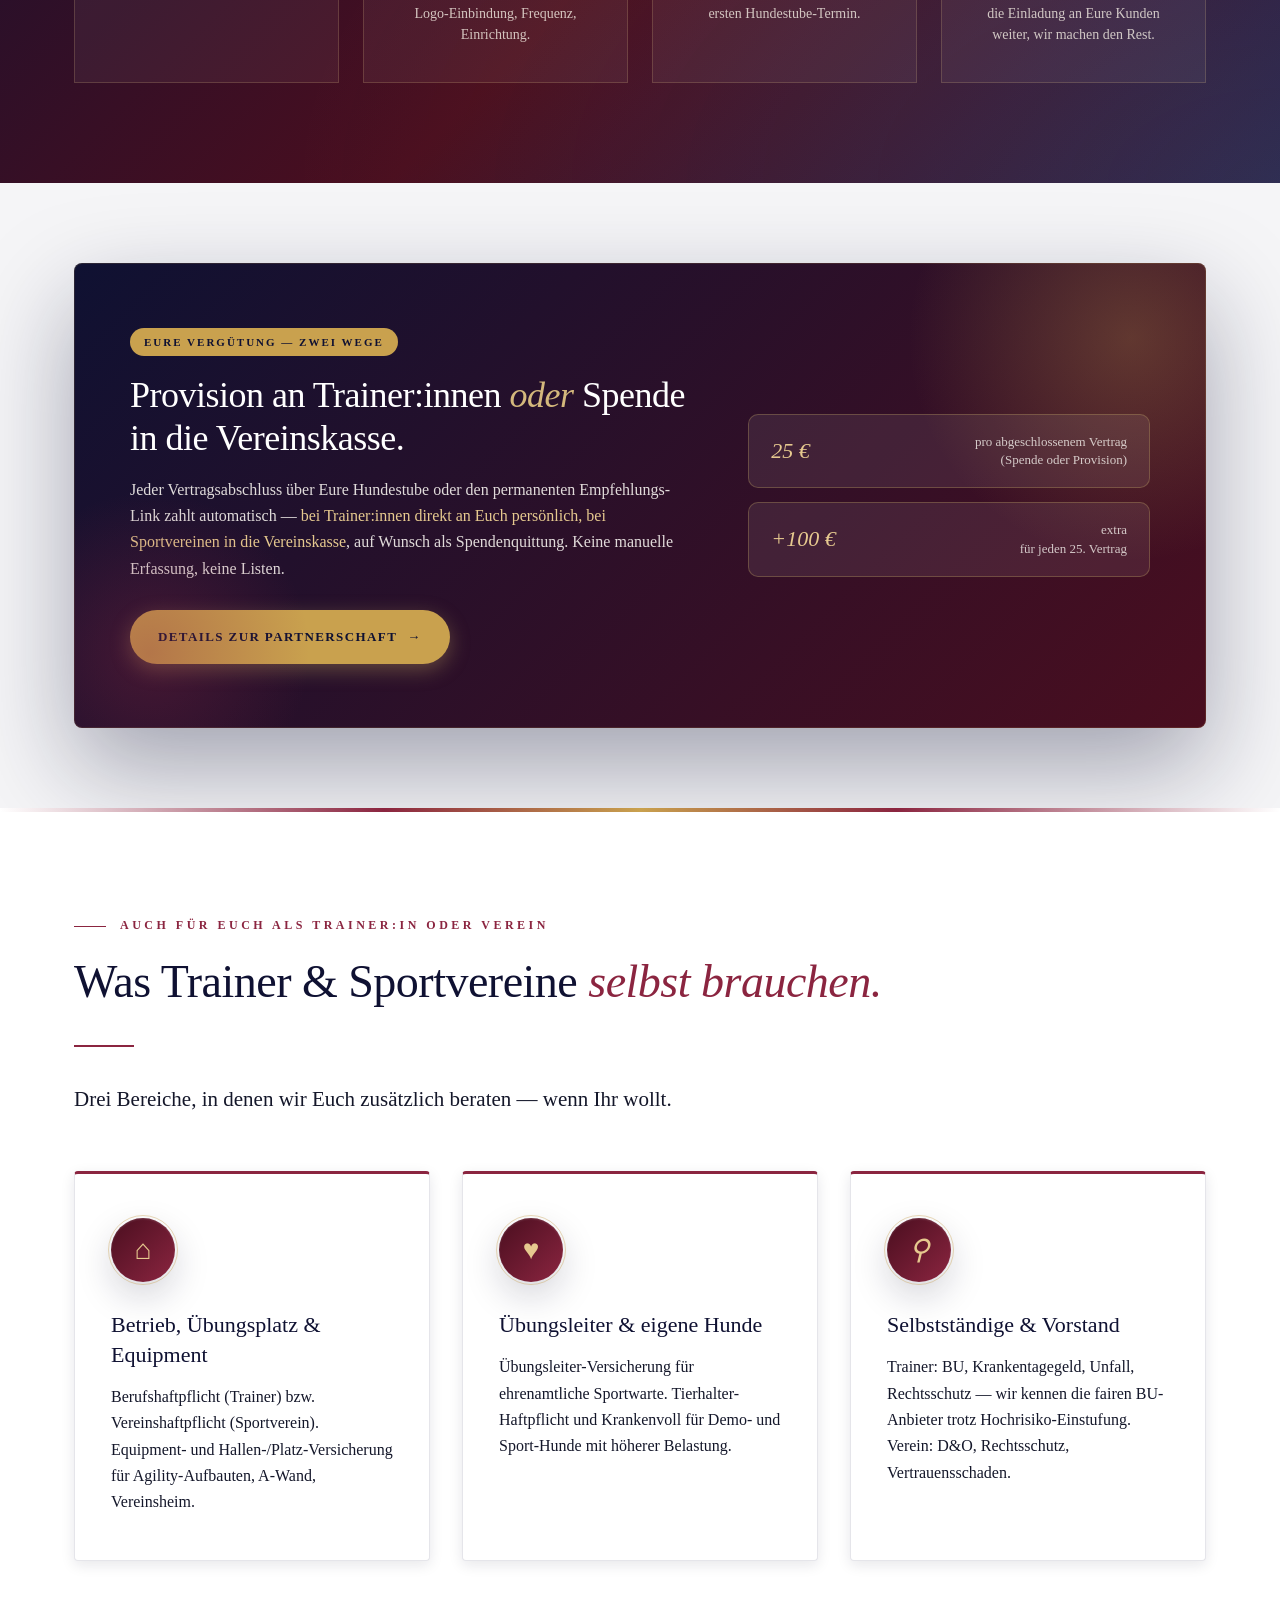
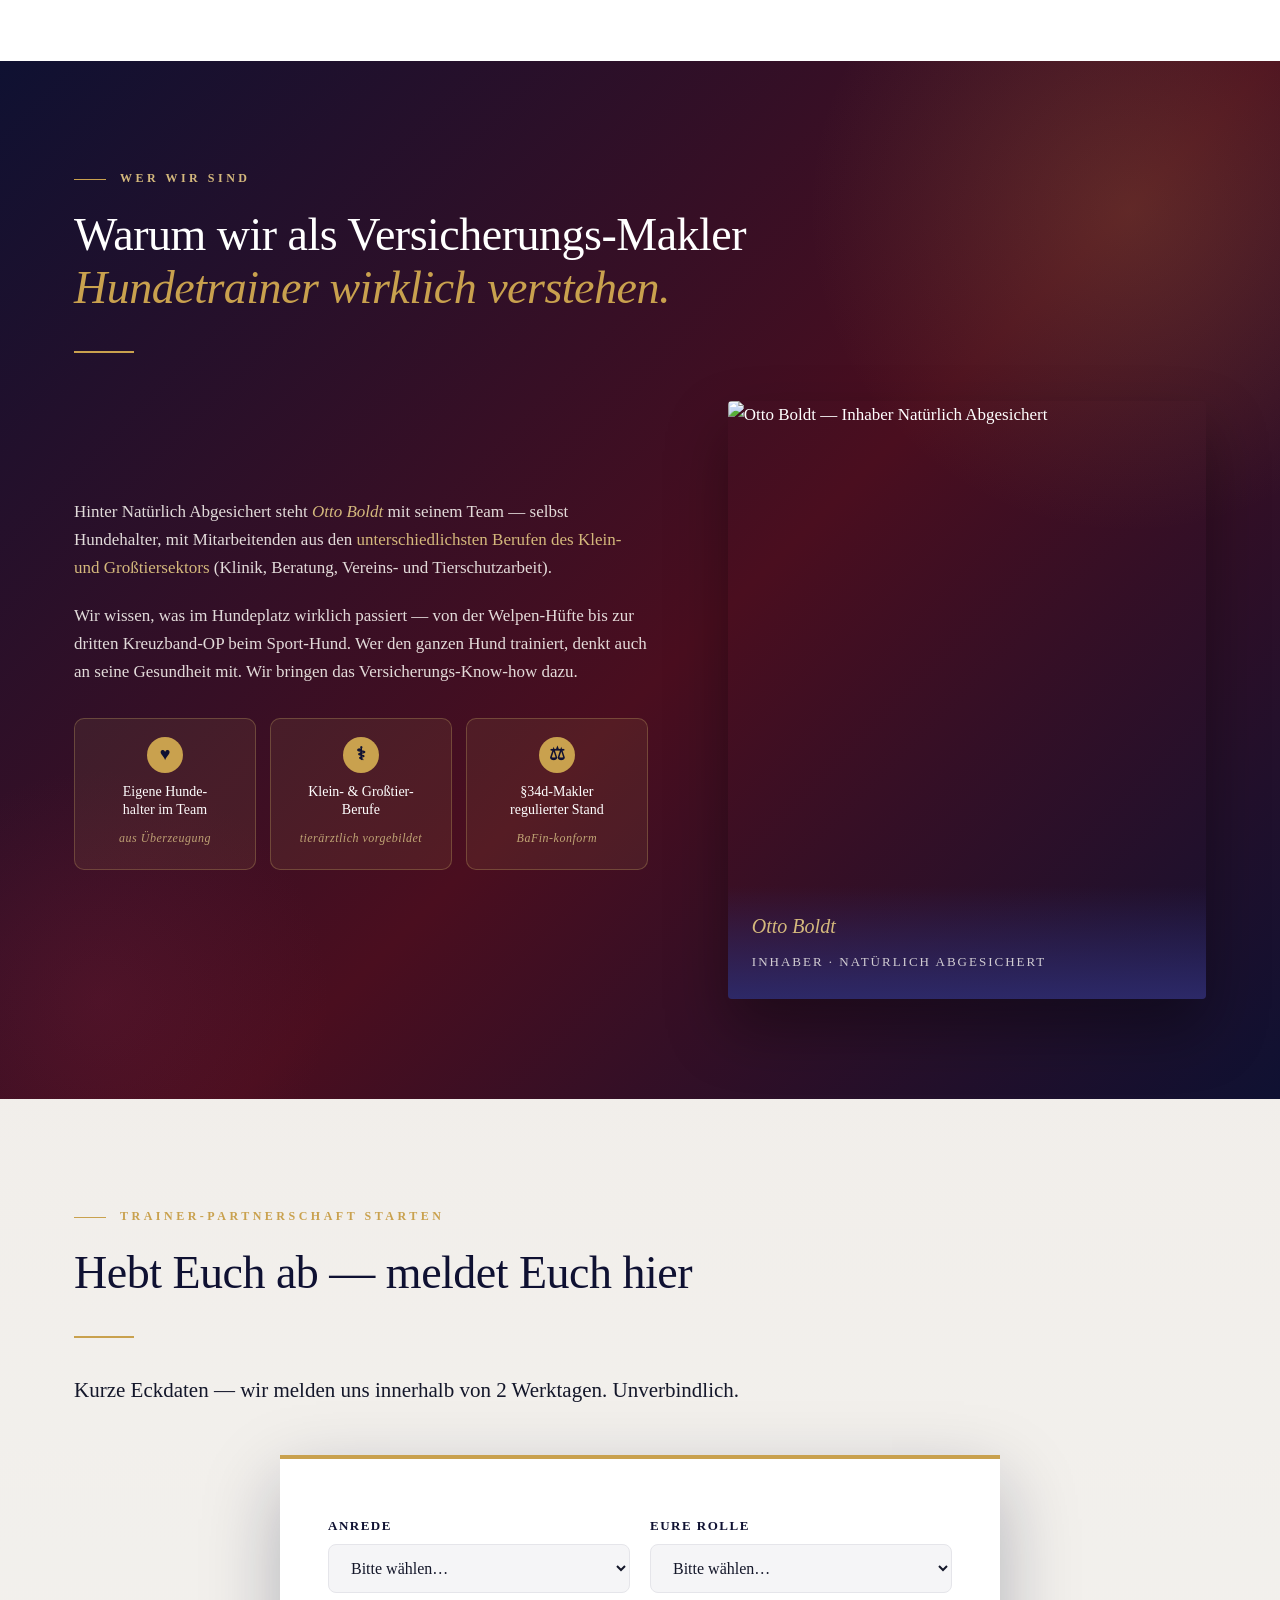
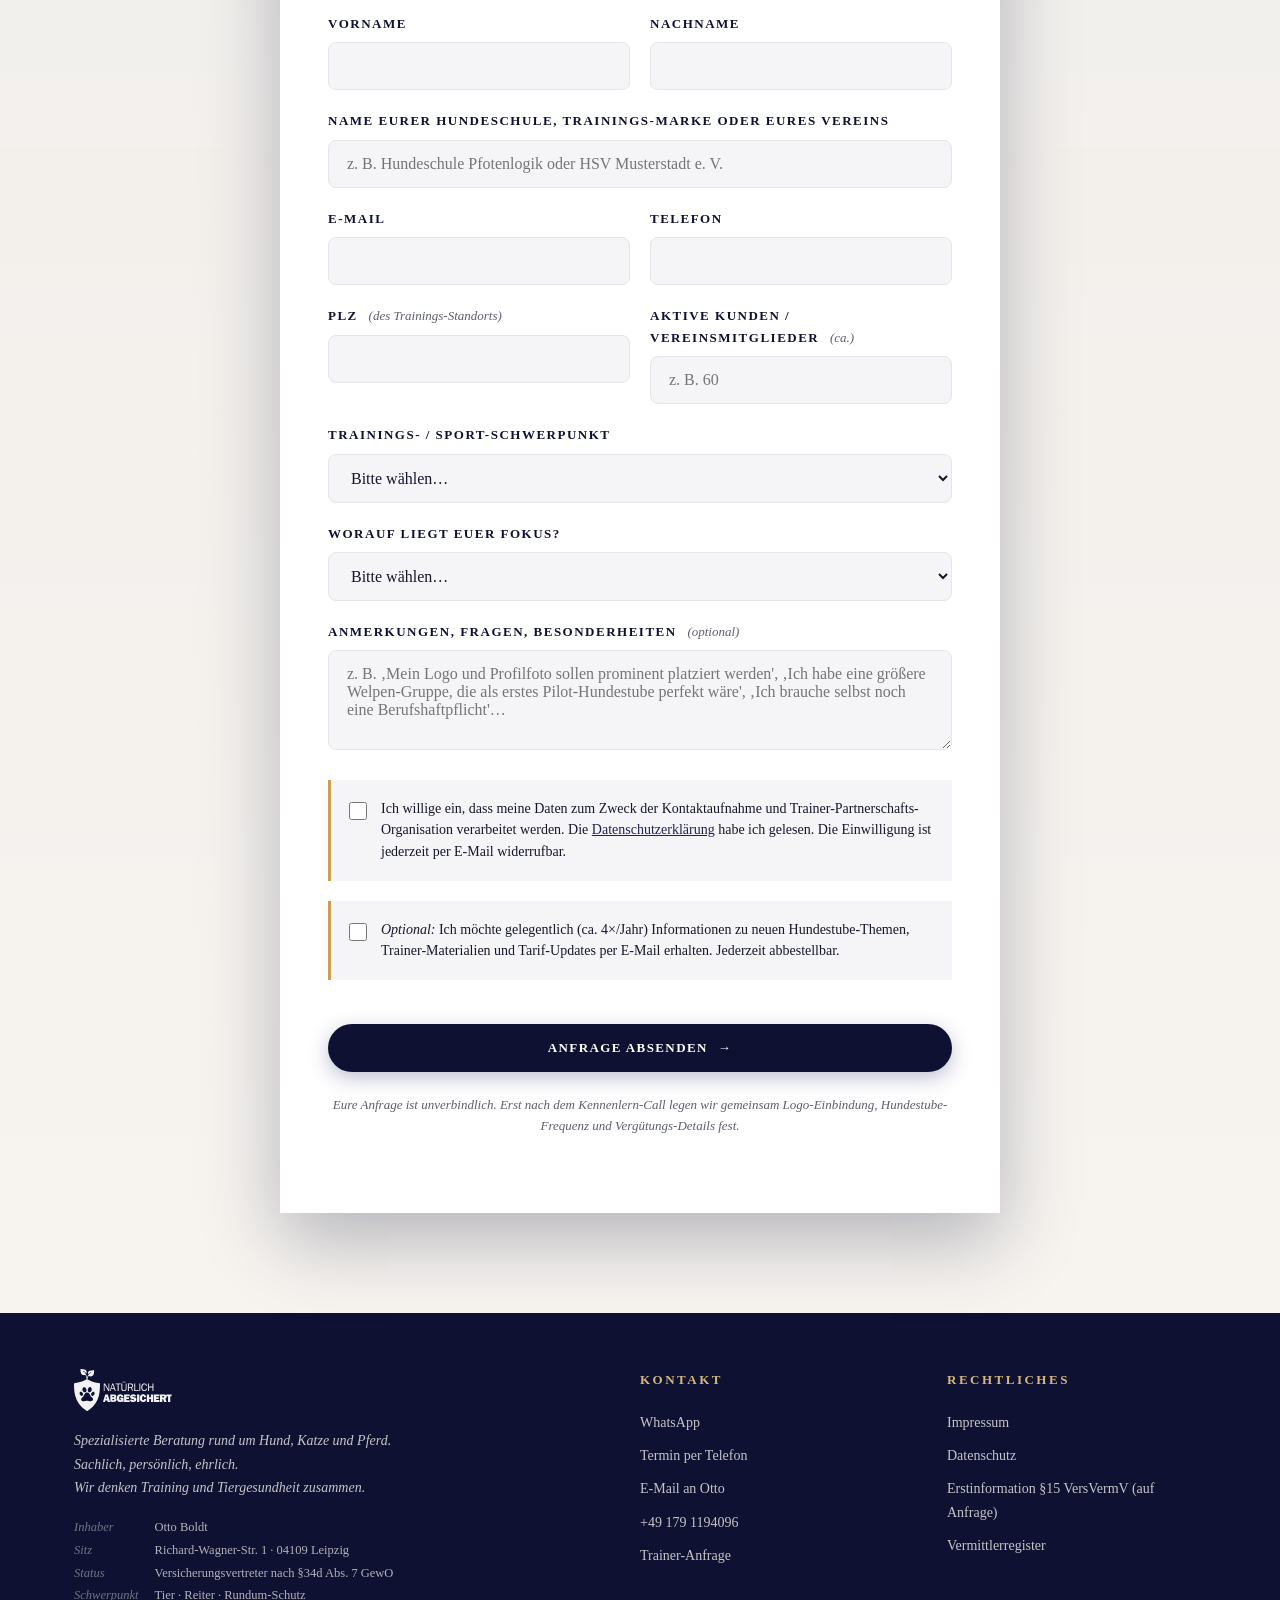
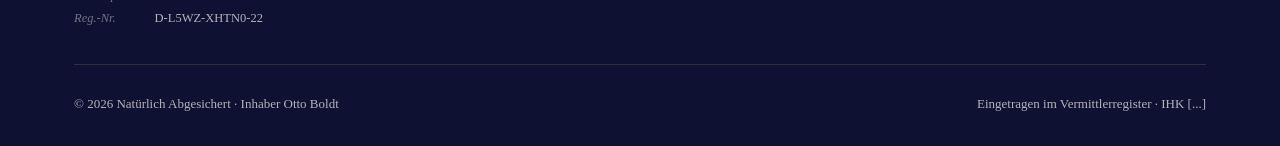
==== commit 067465dc: "content: komplette FAQ-Section auch auf Hundetrainer-Page entfernt Wie bei Tierschutz - FAQ "Bevor I" ====
--- a/hundetrainer/index.html
+++ b/hundetrainer/index.html
@@ -1972,54 +1972,6 @@
           <strong>Otto Boldt</strong>
           <span>Inhaber · Natürlich Abgesichert</span>
         </div>
-      </div>
-    </div>
-  </div>
-</section>
-
-<!-- ====== FAQ ====== -->
-<section class="section-light reveal">
-  <div class="container">
-    <div class="section-eyebrow">Häufige Fragen</div>
-    <h2>Bevor Ihr anfragt</h2>
-    <div class="divider"></div>
-
-    <div class="faq-list">
-      <div class="faq-item">
-        <h3>Was kostet uns das?</h3>
-        <p>Nichts. Niemand muss abschließen.</p>
-      </div>
-
-      <div class="faq-item">
-        <h3>Wie viel Aufwand habe ich?</h3>
-        <p>Pro Hundestube ca. 15 Min (Einladung weiterleiten). Für den permanenten Link einmalig 5 Min. Danach läuft es passiv. Versicherungs­fragen landen bei uns.</p>
-      </div>
-
-      <div class="faq-item">
-        <h3>Was bekomme ich pro Vertrag?</h3>
-        <p>25 € pro abgeschlossenem Vertrag. Plus 100 € extra für jeden 25. Vertrag — skaliert mit Eurer Aktivität.</p>
-      </div>
-
-      <div class="faq-item">
-        <h3>Wir sind ein Sportverein — wie läuft's bei uns?</h3>
-        <p>Identisches Modell, nur dass die <strong>25 € pro Vertrag als Spende direkt in die Vereinskasse</strong> fließen, auf Wunsch mit Spendenquittung. Für neue Geräte, Vereinsheim oder Übungsleiter-Fortbildungen.</p>
-      </div>
-
-      <div class="faq-item">
-        <h3>Wer hält die Hundestube — und welches Tarif-Portfolio?</h3>
-        <p>Otto Boldt und sein Team. <strong>Gebundener Versicherungs­vertreter
-        nach §34d Abs. 7 GewO</strong> mit Portfolio von Barmenia (Kranken,
-        Sach, Allgemein), Gothaer (Lebensversicherung) und Roland
-        (Rechtsschutz). Wir kennen unsere Partner-Tarife in- und auswendig
-        und wählen den passenden für Eure Kunden — fair und mit echtem
-        Verständnis für die Praxis.</p>
-      </div>
-
-      <div class="faq-item">
-        <h3>Was ist, wenn ich später wieder aussteigen will?</h3>
-        <p>Kein Problem. Die Partnerschaft ist nicht vertraglich gebunden,
-        nicht exklusiv und jederzeit kündbar. Wir setzen auf langfristige
-        Beziehungen durch Qualität, nicht durch Verträge.</p>
       </div>
     </div>
   </div>
